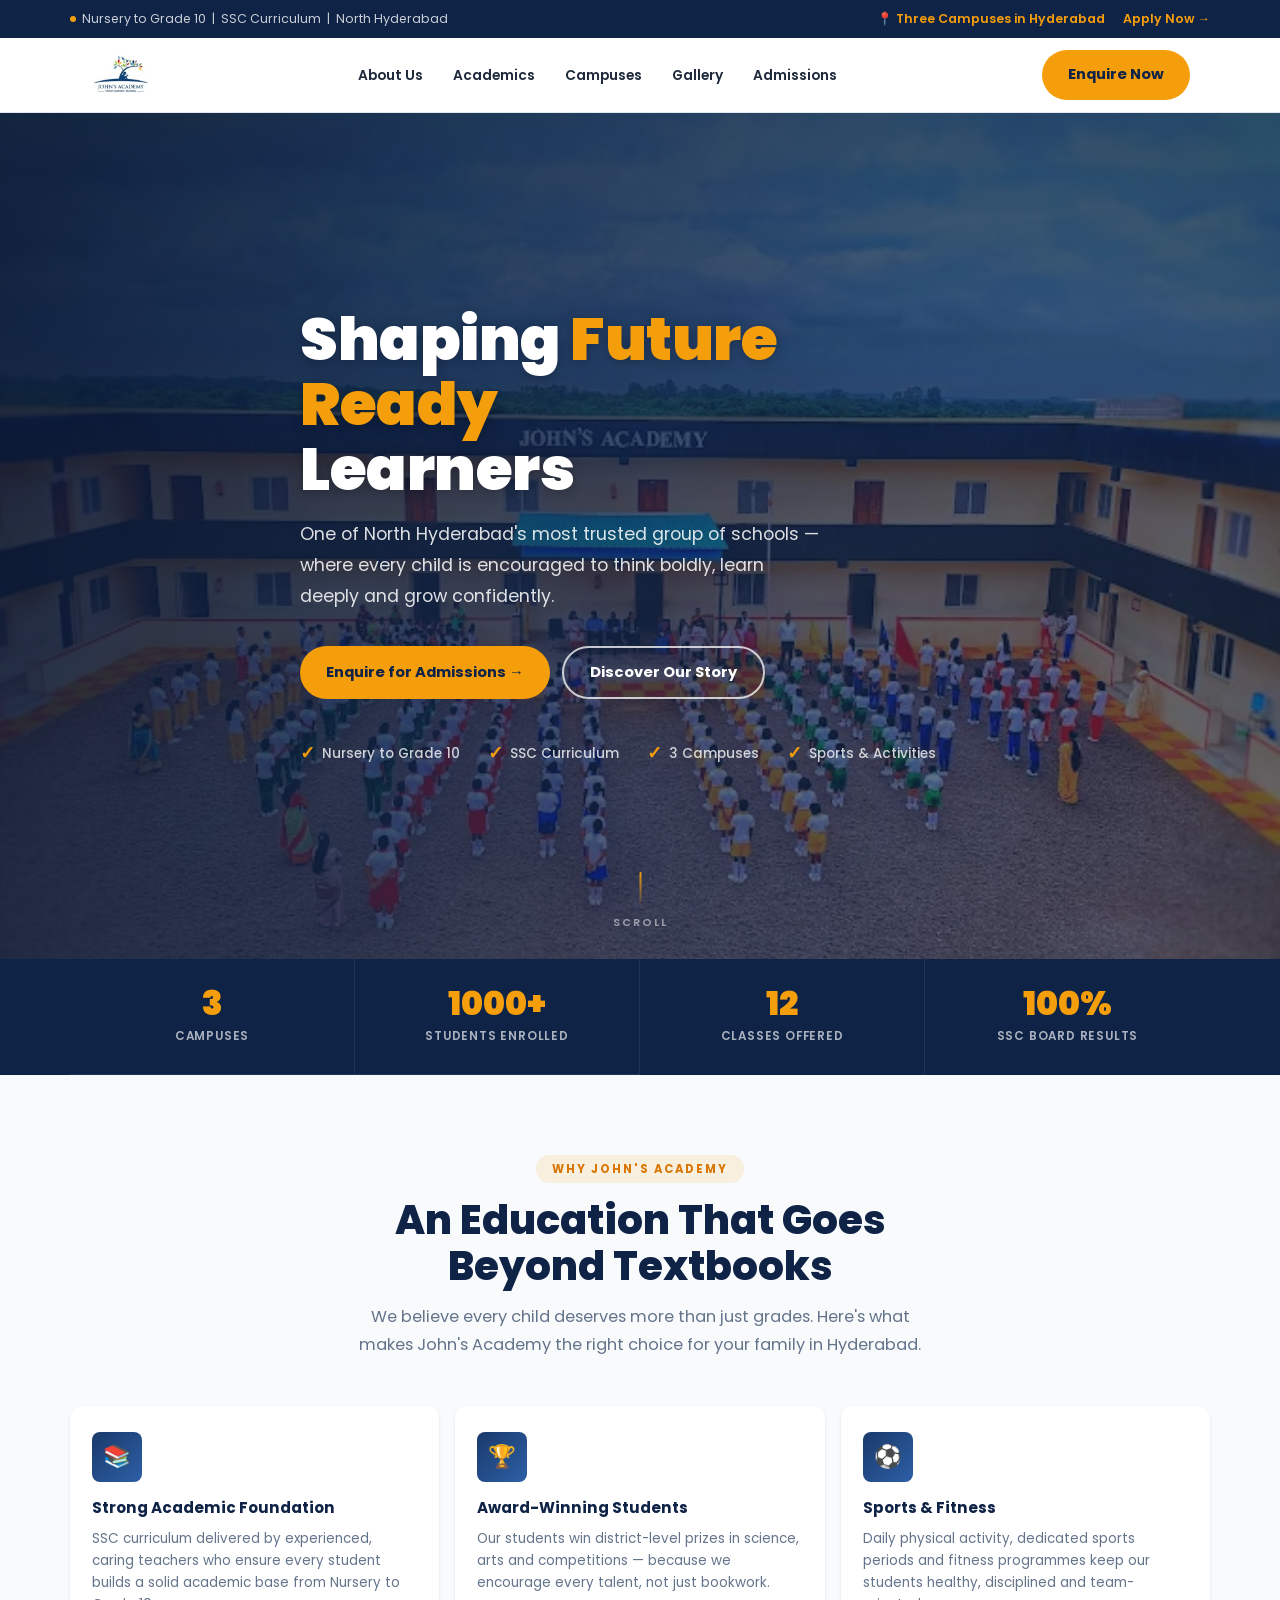
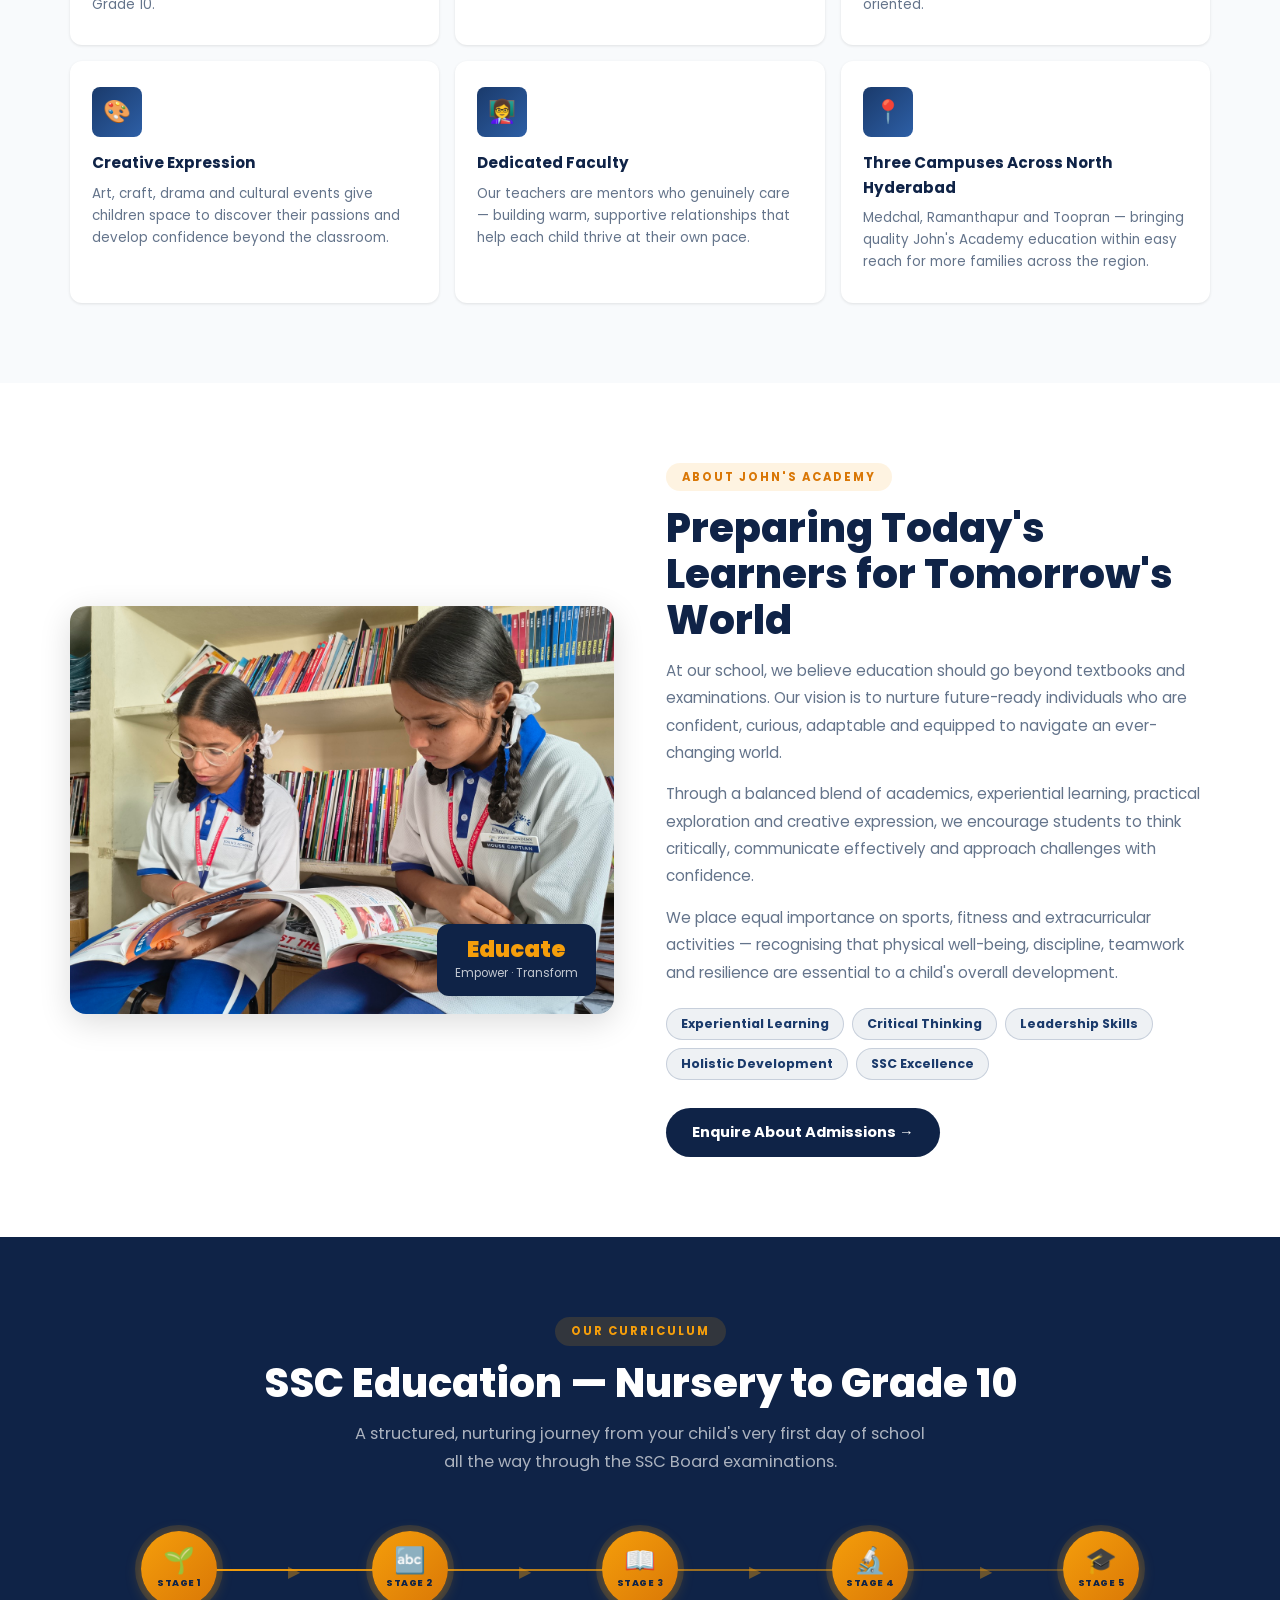
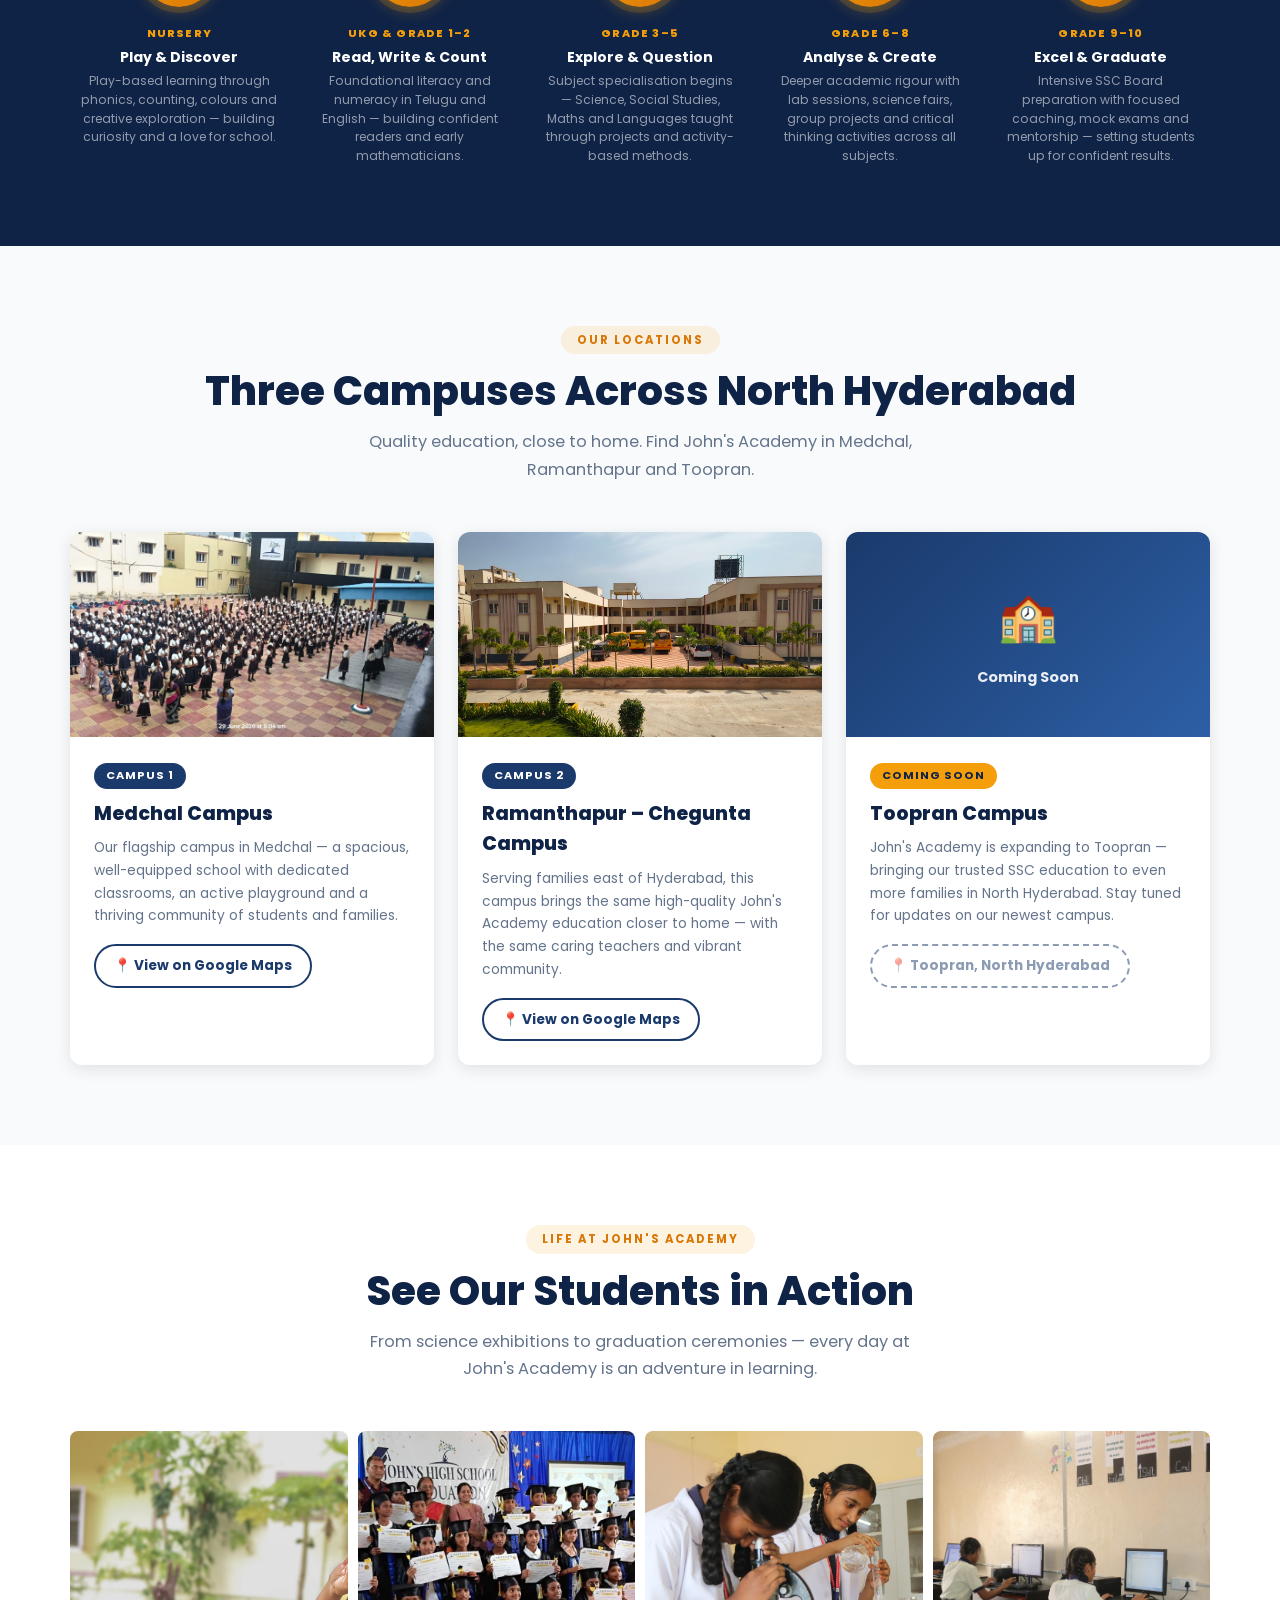
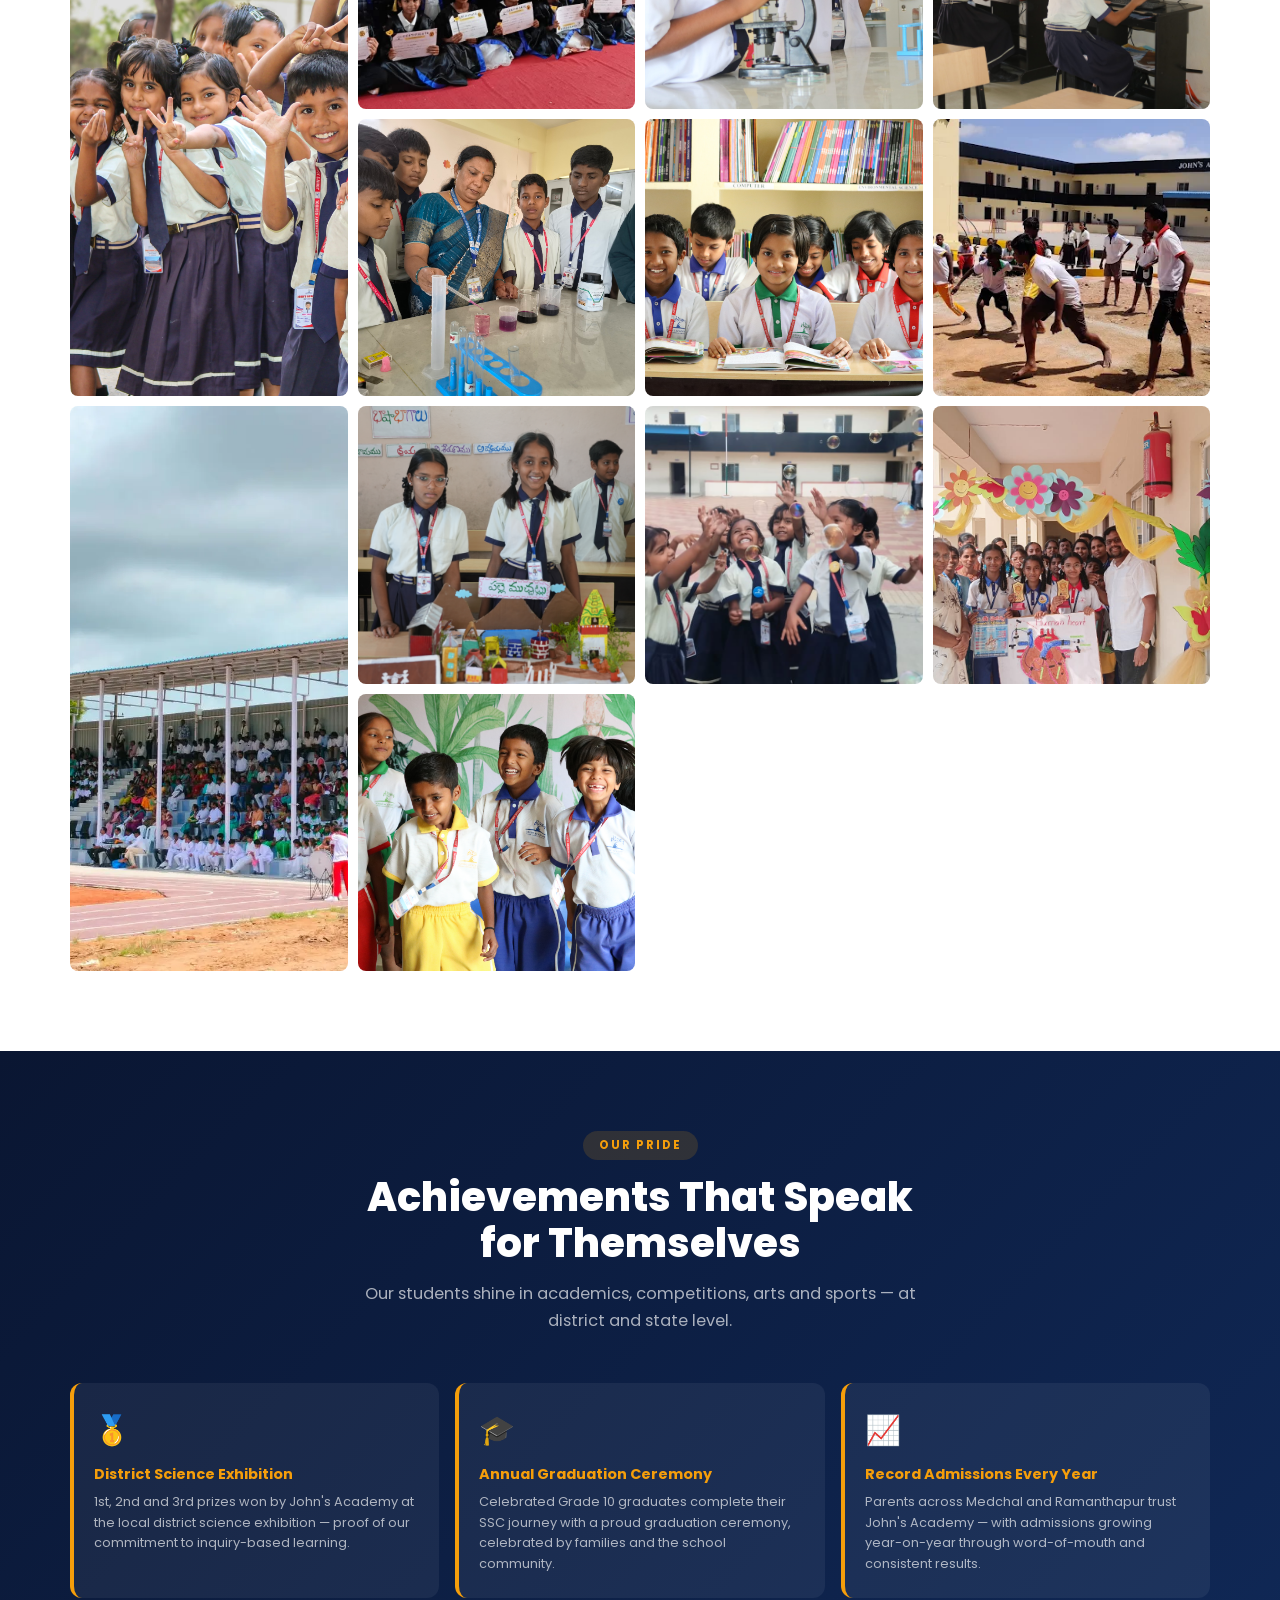
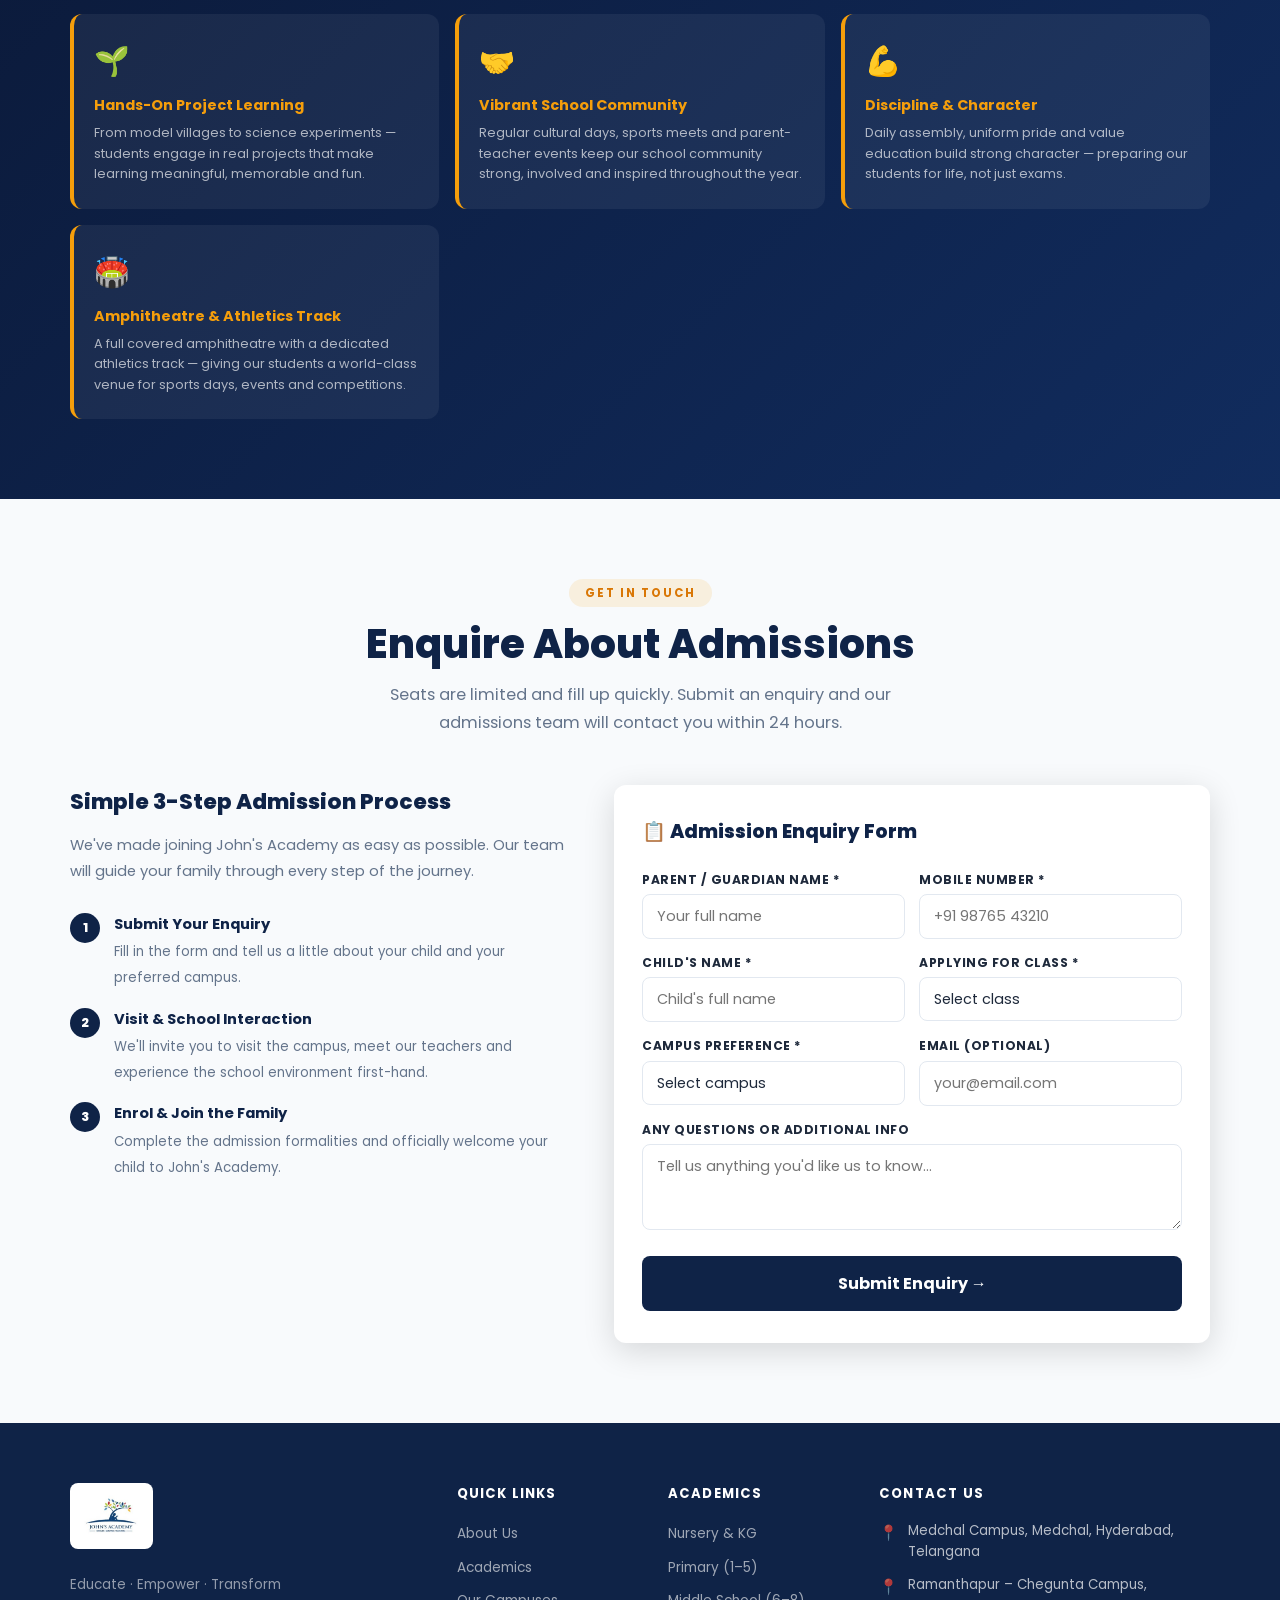
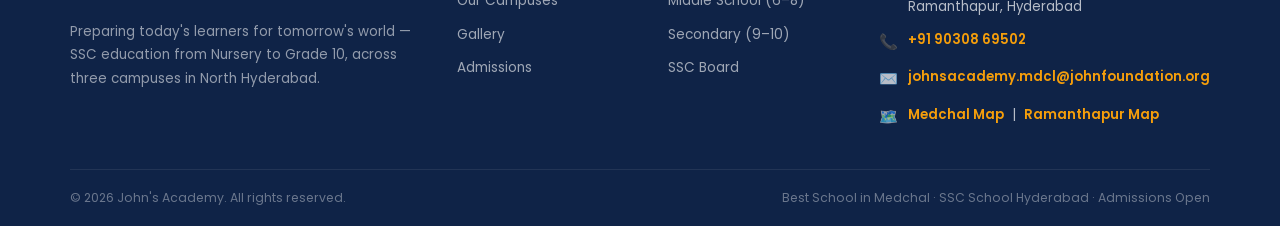
==== index.html @ 02a087c7 "Add FAQPage schema, enhanced School schema, sitemap.xml and robots.txt for SEO/AEO - Fix og:image to" ====
<!DOCTYPE html>
<html lang="en">
<head>
  <meta charset="UTF-8" />
  <meta name="viewport" content="width=device-width, initial-scale=1.0" />
  <title>John's Academy | Best SSC School in Medchal, Hyderabad | Nursery to Grade 10</title>
  <meta name="description" content="John's Academy — one of North Hyderabad's most trusted group of schools. Nurturing future-ready learners from Nursery to Grade 10 across three campuses in Medchal, Ramanthapur and Toopran." />
  <meta name="keywords" content="schools in Medchal, best school Medchal, SSC school Hyderabad, John's Academy Medchal, school admissions Hyderabad, nursery school Medchal, primary school Ramanthapur, secondary school Medchal, Telugu medium school Hyderabad" />
  <meta name="robots" content="index, follow" />
  <link rel="canonical" href="https://www.johnsgroupofschools.com/" />

  <!-- Open Graph -->
  <meta property="og:type" content="website" />
  <meta property="og:url" content="https://www.johnsgroupofschools.com/" />
  <meta property="og:title" content="John's Academy | Best SSC School in Medchal, Hyderabad" />
  <meta property="og:description" content="One of North Hyderabad's most trusted group of schools. Nursery to Grade 10 across three campuses in Medchal, Ramanthapur and Toopran." />
  <meta property="og:image" content="https://www.johnsgroupofschools.com/Images/WhatsApp%20Image%202026-06-29%20at%2010.01.26%20AM.jpg" />

  <!-- Schema.org: School -->
  <script type="application/ld+json">
  {
    "@context": "https://schema.org",
    "@type": "School",
    "name": "John's Academy",
    "alternateName": "Johns Academy Medchal",
    "url": "https://www.johnsgroupofschools.com/",
    "description": "SSC school in Medchal and Ramanthapur, Hyderabad offering education from Nursery to Grade 10",
    "logo": "https://www.johnsgroupofschools.com/logo.jpg",
    "telephone": "+919030869502",
    "email": "johnsacademy.mdcl@johnfoundation.org",
    "slogan": "Educate | Empower | Transform",
    "educationalLevel": "Nursery to Grade 10",
    "curriculumType": "SSC",
    "sameAs": [
      "https://maps.app.goo.gl/aVeXxxRHamtPox5g7",
      "https://maps.app.goo.gl/dgGGG1SZxpVEkE3ZA"
    ],
    "location": [
      {
        "@type": "Place",
        "name": "Medchal Campus",
        "hasMap": "https://maps.app.goo.gl/aVeXxxRHamtPox5g7",
        "address": {
          "@type": "PostalAddress",
          "addressLocality": "Medchal",
          "addressRegion": "Telangana",
          "addressCountry": "IN"
        }
      },
      {
        "@type": "Place",
        "name": "Ramanthapur – Chegunta Campus",
        "hasMap": "https://maps.app.goo.gl/dgGGG1SZxpVEkE3ZA",
        "address": {
          "@type": "PostalAddress",
          "addressLocality": "Ramanthapur",
          "addressRegion": "Telangana",
          "addressCountry": "IN"
        }
      }
    ]
  }
  </script>

  <!-- Schema.org: FAQPage -->
  <script type="application/ld+json">
  {
    "@context": "https://schema.org",
    "@type": "FAQPage",
    "mainEntity": [
      {
        "@type": "Question",
        "name": "What classes does John's Academy offer?",
        "acceptedAnswer": {
          "@type": "Answer",
          "text": "John's Academy offers education from Nursery to Grade 10, covering Nursery, LKG, UKG, Primary (Grades 1–5), Middle School (Grades 6–8), and Secondary (Grades 9–10)."
        }
      },
      {
        "@type": "Question",
        "name": "Which board does John's Academy follow?",
        "acceptedAnswer": {
          "@type": "Answer",
          "text": "John's Academy follows the SSC (Secondary School Certificate) curriculum of the Telangana State Board of Secondary Education."
        }
      },
      {
        "@type": "Question",
        "name": "Where is John's Academy located?",
        "acceptedAnswer": {
          "@type": "Answer",
          "text": "John's Academy has campuses in North Hyderabad: Medchal Campus in Medchal, and Ramanthapur – Chegunta Campus in Ramanthapur. A third campus in Toopran is coming soon."
        }
      },
      {
        "@type": "Question",
        "name": "How do I apply for admission to John's Academy?",
        "acceptedAnswer": {
          "@type": "Answer",
          "text": "Submit an admission enquiry at www.johnsgroupofschools.com. Our admissions team will contact you within 24 hours to schedule a campus visit and guide you through the 3-step process: Enquiry, Campus Visit, and Enrolment."
        }
      },
      {
        "@type": "Question",
        "name": "Are admissions open at John's Academy?",
        "acceptedAnswer": {
          "@type": "Answer",
          "text": "Yes, admissions are currently open at John's Academy for all classes from Nursery to Grade 10. Seats are limited, so we recommend enquiring early to secure your child's place."
        }
      },
      {
        "@type": "Question",
        "name": "What is the medium of instruction at John's Academy?",
        "acceptedAnswer": {
          "@type": "Answer",
          "text": "John's Academy offers Telugu medium instruction following the SSC curriculum of the Telangana State Board."
        }
      },
      {
        "@type": "Question",
        "name": "How can I contact John's Academy?",
        "acceptedAnswer": {
          "@type": "Answer",
          "text": "You can reach John's Academy by phone at +91 90308 69502 or by email at johnsacademy.mdcl@johnfoundation.org. You can also fill the online enquiry form at www.johnsgroupofschools.com."
        }
      }
    ]
  }
  </script>

  <!-- Google Fonts -->
  <link rel="preconnect" href="https://fonts.googleapis.com" />
  <link rel="preconnect" href="https://fonts.gstatic.com" crossorigin />
  <link href="https://fonts.googleapis.com/css2?family=Poppins:wght@300;400;500;600;700;800;900&display=swap" rel="stylesheet" />

  <style>
    /* ===== RESET & VARIABLES ===== */
    *, *::before, *::after { box-sizing: border-box; margin: 0; padding: 0; }

    :root {
      --navy:       #1a3a6b;
      --navy-dark:  #0f2347;
      --navy-light: #2d5fa6;
      --gold:       #f59e0b;
      --gold-dark:  #d97706;
      --gold-light: #fde68a;
      --red:        #dc2626;
      --white:      #ffffff;
      --off-white:  #f8fafc;
      --light-grey: #e2e8f0;
      --text-dark:  #1e293b;
      --text-grey:  #64748b;
      --shadow-sm:  0 1px 3px rgba(0,0,0,0.1);
      --shadow-md:  0 4px 16px rgba(0,0,0,0.1);
      --shadow-lg:  0 8px 32px rgba(0,0,0,0.14);
      --radius:     12px;
      --radius-sm:  8px;
      --transition: 0.3s ease;
    }

    html { scroll-behavior: smooth; }

    body {
      font-family: 'Poppins', sans-serif;
      color: var(--text-dark);
      background: var(--white);
      line-height: 1.6;
      overflow-x: hidden;
    }

    img { max-width: 100%; display: block; }
    a { text-decoration: none; color: inherit; }
    ul { list-style: none; }

    /* ===== LAYOUT ===== */
    .container { max-width: 1180px; margin: 0 auto; padding: 0 20px; }
    .section-pad { padding: 80px 0; }
    .text-center { text-align: center; }
    .text-center .section-sub { margin: 0 auto; }

    .section-label {
      display: inline-block;
      background: rgba(245,158,11,0.12);
      color: var(--gold-dark);
      font-size: 0.72rem;
      font-weight: 700;
      letter-spacing: 2px;
      text-transform: uppercase;
      padding: 5px 16px;
      border-radius: 100px;
      margin-bottom: 14px;
    }

    .section-title {
      font-size: clamp(1.7rem, 4vw, 2.5rem);
      font-weight: 800;
      color: var(--navy-dark);
      line-height: 1.15;
      margin-bottom: 14px;
    }

    .section-sub {
      color: var(--text-grey);
      font-size: 1.02rem;
      max-width: 580px;
      line-height: 1.7;
    }

    /* ===== BUTTONS ===== */
    .btn {
      display: inline-flex;
      align-items: center;
      gap: 8px;
      font-family: 'Poppins', sans-serif;
      font-weight: 700;
      font-size: 0.92rem;
      padding: 13px 26px;
      border-radius: 100px;
      border: none;
      cursor: pointer;
      transition: var(--transition);
      white-space: nowrap;
      text-decoration: none;
    }
    .btn-gold { background: var(--gold); color: var(--navy-dark); }
    .btn-gold:hover { background: var(--gold-dark); transform: translateY(-2px); box-shadow: 0 6px 20px rgba(245,158,11,0.4); }
    .btn-outline-white { background: transparent; color: var(--white); border: 2px solid rgba(255,255,255,0.75); }
    .btn-outline-white:hover { background: rgba(255,255,255,0.12); transform: translateY(-2px); }
    .btn-navy { background: var(--navy-dark); color: var(--white); }
    .btn-navy:hover { background: var(--navy); transform: translateY(-2px); box-shadow: var(--shadow-md); }

    /* ===== TOP BAR ===== */
    .topbar {
      background: var(--navy-dark);
      color: rgba(255,255,255,0.78);
      font-size: 0.78rem;
      padding: 9px 0;
    }
    .topbar-inner {
      display: flex;
      justify-content: space-between;
      align-items: center;
      gap: 12px;
      flex-wrap: wrap;
    }
    .topbar-left { display: flex; align-items: center; gap: 6px; }
    .topbar-dot { width: 6px; height: 6px; background: var(--gold); border-radius: 50%; display: inline-block; }
    .topbar-right { display: flex; gap: 18px; }
    .topbar-right a { color: var(--gold); font-weight: 600; transition: var(--transition); }
    .topbar-right a:hover { color: var(--gold-light); }

    /* ===== NAVBAR ===== */
    .navbar {
      background: var(--white);
      border-bottom: 1px solid var(--light-grey);
      position: sticky;
      top: 0;
      z-index: 900;
      transition: box-shadow var(--transition);
    }
    .navbar.scrolled { border-bottom-color: transparent; box-shadow: 0 2px 20px rgba(0,0,0,0.1); }
    .navbar-inner {
      display: flex;
      align-items: center;
      justify-content: space-between;
      gap: 16px;
      padding: 10px 20px;
    }
    .nav-logo img { height: 54px; width: auto; }

    .nav-links {
      display: none;
      align-items: center;
      gap: 2px;
    }
    @media (min-width: 900px) { .nav-links { display: flex; } }
    .nav-links a {
      font-size: 0.86rem;
      font-weight: 600;
      color: var(--text-dark);
      padding: 8px 14px;
      border-radius: var(--radius-sm);
      transition: var(--transition);
    }
    .nav-links a:hover { color: var(--navy); background: var(--off-white); }

    .nav-end { display: flex; align-items: center; gap: 10px; }

    .nav-cta-btn {
      display: none;
    }
    @media (min-width: 600px) {
      .nav-cta-btn { display: inline-flex; }
    }

    /* Hamburger */
    .hamburger {
      display: flex;
      flex-direction: column;
      gap: 5px;
      background: none;
      border: none;
      padding: 8px;
      cursor: pointer;
      z-index: 1001;
    }
    @media (min-width: 900px) { .hamburger { display: none; } }
    .hamburger span {
      display: block;
      width: 23px;
      height: 2px;
      background: var(--navy-dark);
      border-radius: 2px;
      transition: var(--transition);
    }
    .hamburger.is-open span:nth-child(1) { transform: translateY(7px) rotate(45deg); }
    .hamburger.is-open span:nth-child(2) { opacity: 0; transform: scaleX(0); }
    .hamburger.is-open span:nth-child(3) { transform: translateY(-7px) rotate(-45deg); }

    /* Mobile nav drawer */
    .mobile-nav {
      display: none;
      position: fixed;
      inset: 0;
      background: var(--white);
      z-index: 999;
      flex-direction: column;
      padding: 90px 28px 36px;
      gap: 0;
      overflow-y: auto;
    }
    .mobile-nav.is-open { display: flex; }
    .mobile-nav a {
      font-size: 1.15rem;
      font-weight: 700;
      color: var(--navy-dark);
      padding: 18px 0;
      border-bottom: 1px solid var(--light-grey);
      transition: var(--transition);
    }
    .mobile-nav a:last-of-type { border-bottom: none; }
    .mobile-nav a:hover { color: var(--gold-dark); padding-left: 6px; }
    .mobile-nav-cta { margin-top: 28px; display: flex; flex-direction: column; gap: 10px; }
    .mobile-nav-cta .btn { justify-content: center; font-size: 1rem; padding: 16px; }

    /* ===== HERO ===== */
    .hero {
      position: relative;
      min-height: 94vh;
      display: flex;
      align-items: center;
      overflow: hidden;
    }
    .hero-bg {
      position: absolute;
      inset: 0;
      background-image: url('Images/unnamed (2).webp');
      background-size: cover;
      background-position: center 35%;
      transform: scale(1.04);
      transition: transform 7s ease;
      will-change: transform;
    }
    .hero-bg.zoomed { transform: scale(1); }
    .hero-overlay {
      position: absolute;
      inset: 0;
      background: linear-gradient(
        120deg,
        rgba(10,22,50,0.90) 0%,
        rgba(15,35,71,0.80) 45%,
        rgba(15,35,71,0.50) 100%
      );
    }
    .hero-content {
      position: relative;
      z-index: 2;
      color: var(--white);
      max-width: 680px;
    }
    .hero-pill {
      display: inline-flex;
      align-items: center;
      gap: 8px;
      background: rgba(245,158,11,0.18);
      border: 1px solid rgba(245,158,11,0.45);
      color: var(--gold);
      font-size: 0.76rem;
      font-weight: 700;
      letter-spacing: 1.5px;
      text-transform: uppercase;
      padding: 6px 16px;
      border-radius: 100px;
      margin-bottom: 22px;
    }
    .hero-pill::before { content: '✦'; font-size: 9px; }
    .hero h1 {
      font-size: clamp(2rem, 5.5vw, 3.75rem);
      font-weight: 900;
      line-height: 1.08;
      margin-bottom: 18px;
      text-shadow: 0 2px 12px rgba(0,0,0,0.25);
      letter-spacing: -0.5px;
    }
    .hero h1 em { color: var(--gold); font-style: normal; }
    .hero-desc {
      font-size: clamp(0.95rem, 2.2vw, 1.1rem);
      color: rgba(255,255,255,0.85);
      line-height: 1.75;
      margin-bottom: 34px;
      max-width: 520px;
    }
    .hero-btns { display: flex; gap: 12px; flex-wrap: wrap; margin-bottom: 44px; }

    .hero-trust { display: flex; flex-wrap: wrap; gap: 16px 28px; }
    .trust-item {
      display: flex;
      align-items: center;
      gap: 7px;
      font-size: 0.84rem;
      font-weight: 500;
      color: rgba(255,255,255,0.78);
    }
    .trust-check { color: var(--gold); font-weight: 900; font-size: 1.1rem; line-height: 1; }

    .hero-scroll-hint {
      position: absolute;
      bottom: 28px;
      left: 50%;
      transform: translateX(-50%);
      z-index: 2;
      display: flex;
      flex-direction: column;
      align-items: center;
      gap: 6px;
      cursor: pointer;
    }
    .scroll-line {
      width: 2px;
      height: 36px;
      background: linear-gradient(to bottom, var(--gold), transparent);
      border-radius: 2px;
      animation: pulse-line 2s ease-in-out infinite;
    }
    .scroll-text {
      font-size: 0.68rem;
      letter-spacing: 2px;
      text-transform: uppercase;
      color: rgba(255,255,255,0.5);
      font-weight: 600;
    }
    @keyframes pulse-line {
      0%, 100% { opacity: 0.3; transform: scaleY(0.8); }
      50% { opacity: 1; transform: scaleY(1); }
    }

    /* ===== STATS BAR ===== */
    .stats-bar { background: var(--navy-dark); }
    .stats-row {
      display: grid;
      grid-template-columns: repeat(2, 1fr);
    }
    @media (min-width: 600px) { .stats-row { grid-template-columns: repeat(4, 1fr); } }
    .stat {
      padding: 28px 16px;
      text-align: center;
      border-right: 1px solid rgba(255,255,255,0.08);
      border-bottom: 1px solid rgba(255,255,255,0.08);
    }
    .stat:nth-child(2) { border-right: none; }
    .stat:nth-child(3) { border-bottom: none; }
    .stat:nth-child(4) { border-right: none; border-bottom: none; }
    @media (min-width: 600px) {
      .stat:nth-child(2) { border-right: 1px solid rgba(255,255,255,0.08); }
      .stat:nth-child(3) { border-bottom: none; }
    }
    .stat-num {
      font-size: 2.1rem;
      font-weight: 900;
      color: var(--gold);
      line-height: 1;
      margin-bottom: 6px;
      font-variant-numeric: tabular-nums;
    }
    .stat-label {
      font-size: 0.74rem;
      color: rgba(255,255,255,0.65);
      font-weight: 600;
      text-transform: uppercase;
      letter-spacing: 0.8px;
    }

    /* ===== WHY CHOOSE US ===== */
    .why-section { background: var(--off-white); }
    .why-grid {
      display: grid;
      grid-template-columns: repeat(2, 1fr);
      gap: 16px;
      margin-top: 48px;
    }
    @media (min-width: 768px) { .why-grid { grid-template-columns: repeat(3, 1fr); } }

    .why-card {
      background: var(--white);
      border-radius: var(--radius);
      padding: 26px 22px;
      box-shadow: var(--shadow-sm);
      border-bottom: 3px solid transparent;
      transition: var(--transition);
    }
    .why-card:hover { transform: translateY(-4px); box-shadow: var(--shadow-md); border-bottom-color: var(--gold); }
    .why-icon-wrap {
      width: 50px;
      height: 50px;
      background: linear-gradient(135deg, var(--navy), var(--navy-light));
      border-radius: var(--radius-sm);
      display: flex;
      align-items: center;
      justify-content: center;
      font-size: 1.4rem;
      margin-bottom: 14px;
      flex-shrink: 0;
    }
    .why-card h3 { font-size: 0.95rem; font-weight: 700; color: var(--navy-dark); margin-bottom: 7px; }
    .why-card p { font-size: 0.84rem; color: var(--text-grey); line-height: 1.65; }

    /* ===== ABOUT ===== */
    .about-section { background: var(--white); }
    .about-grid {
      display: grid;
      gap: 52px;
      align-items: center;
    }
    @media (min-width: 900px) { .about-grid { grid-template-columns: 1fr 1fr; } }

    .about-img-wrap {
      position: relative;
      border-radius: 16px;
      overflow: hidden;
      box-shadow: var(--shadow-lg);
      aspect-ratio: 4/3;
    }
    .about-img-wrap img {
      width: 100%;
      height: 100%;
      object-fit: cover;
    }
    .about-floater {
      position: absolute;
      bottom: 18px;
      right: 18px;
      background: var(--navy-dark);
      color: var(--white);
      border-radius: var(--radius);
      padding: 14px 18px;
      box-shadow: var(--shadow-md);
      text-align: center;
    }
    .about-floater strong { display: block; font-size: 1.4rem; color: var(--gold); font-weight: 900; line-height: 1; }
    .about-floater span { font-size: 0.72rem; color: rgba(255,255,255,0.75); display: block; margin-top: 3px; }

    .about-text .section-sub { max-width: 100%; }
    .about-text p { color: var(--text-grey); line-height: 1.8; margin-bottom: 14px; font-size: 0.95rem; }
    .value-tags { display: flex; flex-wrap: wrap; gap: 8px; margin: 22px 0 28px; }
    .value-tag {
      background: rgba(26,58,107,0.07);
      color: var(--navy);
      border: 1px solid rgba(26,58,107,0.18);
      font-size: 0.78rem;
      font-weight: 700;
      padding: 5px 14px;
      border-radius: 100px;
    }

    /* ===== ACADEMICS ===== */
    .academics-section { background: var(--navy-dark); }
    .academics-section .section-title { color: var(--white); }
    .academics-section .section-sub { color: rgba(255,255,255,0.65); }
    .academics-section .section-label { background: rgba(245,158,11,0.15); color: var(--gold); }
    /* Timeline — desktop horizontal, mobile vertical */
    .acad-timeline {
      display: flex;
      align-items: flex-start;
      position: relative;
      margin-top: 56px;
    }

    /* Horizontal connecting line (desktop) */
    .acad-timeline::before {
      content: '';
      position: absolute;
      top: 38px;
      left: calc(10% + 19px);
      right: calc(10% + 19px);
      height: 2px;
      background: linear-gradient(to right, var(--gold), rgba(245,158,11,0.3));
      z-index: 0;
    }

    .timeline-stage {
      flex: 1;
      display: flex;
      flex-direction: column;
      align-items: center;
      text-align: center;
      padding: 0 10px;
      position: relative;
      z-index: 1;
    }

    .stage-node {
      width: 76px;
      height: 76px;
      background: linear-gradient(135deg, var(--gold), var(--gold-dark));
      border-radius: 50%;
      display: flex;
      flex-direction: column;
      align-items: center;
      justify-content: center;
      margin-bottom: 18px;
      flex-shrink: 0;
      box-shadow: 0 0 0 6px rgba(245,158,11,0.15), 0 4px 16px rgba(245,158,11,0.3);
      transition: var(--transition);
    }
    .stage-node:hover { transform: scale(1.1); }
    .stage-node-emoji { font-size: 1.6rem; line-height: 1; }
    .stage-node-num {
      font-size: 0.58rem;
      font-weight: 800;
      color: var(--navy-dark);
      text-transform: uppercase;
      letter-spacing: 0.5px;
      margin-top: 2px;
    }

    .stage-grade {
      font-size: 0.68rem;
      font-weight: 800;
      color: var(--gold);
      text-transform: uppercase;
      letter-spacing: 1.2px;
      margin-bottom: 5px;
    }
    .timeline-stage h3 {
      font-size: 0.88rem;
      font-weight: 700;
      color: var(--white);
      margin-bottom: 6px;
      line-height: 1.3;
    }
    .timeline-stage p {
      font-size: 0.76rem;
      color: rgba(255,255,255,0.55);
      line-height: 1.55;
    }

    /* Arrow between stages */
    .stage-arrow {
      flex-shrink: 0;
      align-self: flex-start;
      margin-top: 28px;
      color: rgba(245,158,11,0.4);
      font-size: 1rem;
    }

    /* Mobile: vertical timeline */
    @media (max-width: 767px) {
      .acad-timeline {
        flex-direction: column;
        padding-left: 16px;
        gap: 0;
      }
      .acad-timeline::before {
        top: 38px;
        bottom: 38px;
        left: 53px;
        right: auto;
        width: 2px;
        height: auto;
      }
      .timeline-stage {
        flex-direction: row;
        text-align: left;
        gap: 18px;
        padding: 0 0 28px 0;
      }
      .timeline-stage .stage-node { flex-shrink: 0; margin-bottom: 0; }
      .timeline-stage > div { flex: 1; }
      .stage-arrow { display: none; }
    }

    /* ===== CAMPUSES ===== */
    .campuses-section { background: var(--off-white); }
    .campus-grid {
      display: grid;
      gap: 24px;
      margin-top: 48px;
    }
    @media (min-width: 600px) { .campus-grid { grid-template-columns: 1fr 1fr; } }
    @media (min-width: 1000px) { .campus-grid { grid-template-columns: 1fr 1fr 1fr; } }

    .campus-card {
      background: var(--white);
      border-radius: var(--radius);
      overflow: hidden;
      box-shadow: var(--shadow-md);
      transition: var(--transition);
    }
    .campus-card:hover { transform: translateY(-5px); box-shadow: var(--shadow-lg); }
    .campus-img {
      aspect-ratio: 16/9;
      overflow: hidden;
    }
    .campus-img img { width: 100%; height: 100%; object-fit: cover; transition: transform 0.5s ease; }
    .campus-card:hover .campus-img img { transform: scale(1.06); }
    .campus-body { padding: 24px; }
    .campus-badge {
      display: inline-block;
      background: var(--navy);
      color: var(--white);
      font-size: 0.7rem;
      font-weight: 700;
      letter-spacing: 1px;
      text-transform: uppercase;
      padding: 4px 12px;
      border-radius: 100px;
      margin-bottom: 10px;
    }
    .campus-body h3 { font-size: 1.2rem; font-weight: 800; color: var(--navy-dark); margin-bottom: 8px; }
    .campus-body p { font-size: 0.86rem; color: var(--text-grey); line-height: 1.65; margin-bottom: 16px; }
    .campus-map-btn {
      display: inline-flex;
      align-items: center;
      gap: 6px;
      font-size: 0.85rem;
      font-weight: 700;
      color: var(--navy);
      border: 2px solid var(--navy);
      padding: 9px 18px;
      border-radius: 100px;
      transition: var(--transition);
    }
    .campus-map-btn:hover { background: var(--navy); color: var(--white); }

    /* ===== GALLERY ===== */
    .gallery-section { background: var(--white); }
    .gallery-grid {
      display: grid;
      grid-template-columns: repeat(2, 1fr);
      gap: 10px;
      margin-top: 48px;
    }
    @media (min-width: 600px) { .gallery-grid { grid-template-columns: repeat(3, 1fr); } }
    @media (min-width: 900px) { .gallery-grid { grid-template-columns: repeat(4, 1fr); } }

    .g-item {
      position: relative;
      overflow: hidden;
      border-radius: var(--radius-sm);
      cursor: pointer;
      aspect-ratio: 1;
    }
    .g-item.tall {
      grid-row: span 2;
      aspect-ratio: auto;
    }
    .g-item img {
      width: 100%;
      height: 100%;
      object-fit: cover;
      transition: transform 0.45s ease;
    }
    .g-item:hover img { transform: scale(1.07); }
    .g-hover {
      position: absolute;
      inset: 0;
      background: rgba(10,22,50,0);
      display: flex;
      align-items: center;
      justify-content: center;
      color: var(--white);
      font-size: 1.6rem;
      opacity: 0;
      transition: var(--transition);
    }
    .g-item:hover .g-hover { background: rgba(10,22,50,0.48); opacity: 1; }

    /* ===== ACHIEVEMENTS ===== */
    .achieve-section {
      background: linear-gradient(135deg, #0a1632 0%, #112c5e 100%);
    }
    .achieve-section .section-title { color: var(--white); }
    .achieve-section .section-sub { color: rgba(255,255,255,0.65); }
    .achieve-section .section-label { background: rgba(245,158,11,0.15); color: var(--gold); }
    .achieve-grid {
      display: grid;
      grid-template-columns: repeat(2, 1fr);
      gap: 16px;
      margin-top: 48px;
    }
    @media (min-width: 768px) { .achieve-grid { grid-template-columns: repeat(3, 1fr); } }

    .achieve-card {
      background: rgba(255,255,255,0.06);
      border-radius: var(--radius);
      padding: 24px 20px;
      border-left: 4px solid var(--gold);
      transition: var(--transition);
    }
    .achieve-card:hover { background: rgba(255,255,255,0.1); transform: translateX(4px); }
    .achieve-icon { font-size: 1.8rem; margin-bottom: 10px; }
    .achieve-card h3 { font-size: 0.9rem; font-weight: 700; color: var(--gold); margin-bottom: 6px; }
    .achieve-card p { font-size: 0.8rem; color: rgba(255,255,255,0.65); line-height: 1.6; }

    /* ===== ADMISSIONS FORM ===== */
    .admissions-section { background: var(--off-white); }
    .form-layout {
      display: grid;
      gap: 48px;
      margin-top: 48px;
      align-items: start;
    }
    @media (min-width: 900px) { .form-layout { grid-template-columns: 5fr 6fr; } }

    .form-left h3 { font-size: 1.35rem; font-weight: 800; color: var(--navy-dark); margin-bottom: 14px; }
    .form-left > p { color: var(--text-grey); font-size: 0.92rem; line-height: 1.75; margin-bottom: 28px; }

    .steps-list { display: flex; flex-direction: column; gap: 18px; }
    .step-item { display: flex; align-items: flex-start; gap: 14px; }
    .step-badge {
      width: 30px;
      height: 30px;
      background: var(--navy-dark);
      color: var(--white);
      border-radius: 50%;
      display: flex;
      align-items: center;
      justify-content: center;
      font-size: 0.78rem;
      font-weight: 800;
      flex-shrink: 0;
    }
    .step-content strong { display: block; font-size: 0.92rem; font-weight: 700; color: var(--navy-dark); margin-bottom: 2px; }
    .step-content span { font-size: 0.83rem; color: var(--text-grey); }

    .form-box {
      background: var(--white);
      border-radius: var(--radius);
      padding: 32px 28px;
      box-shadow: var(--shadow-lg);
    }
    .form-box h3 { font-size: 1.2rem; font-weight: 800; color: var(--navy-dark); margin-bottom: 22px; }

    .form-row-2 {
      display: grid;
      grid-template-columns: 1fr 1fr;
      gap: 14px;
    }
    @media (max-width: 480px) { .form-row-2 { grid-template-columns: 1fr; } }

    .form-group { margin-bottom: 14px; }
    .form-group label {
      display: block;
      font-size: 0.76rem;
      font-weight: 700;
      text-transform: uppercase;
      letter-spacing: 0.5px;
      color: var(--text-dark);
      margin-bottom: 5px;
    }
    .form-group input,
    .form-group select,
    .form-group textarea {
      width: 100%;
      font-family: 'Poppins', sans-serif;
      font-size: 0.9rem;
      color: var(--text-dark);
      background: var(--white);
      border: 1.5px solid var(--light-grey);
      border-radius: var(--radius-sm);
      padding: 11px 14px;
      transition: var(--transition);
      -webkit-appearance: none;
      appearance: none;
    }
    .form-group input:focus,
    .form-group select:focus,
    .form-group textarea:focus {
      outline: none;
      border-color: var(--navy);
      box-shadow: 0 0 0 3px rgba(26,58,107,0.08);
    }
    .form-group textarea { min-height: 86px; resize: vertical; }

    .form-submit-btn {
      width: 100%;
      background: var(--navy-dark);
      color: var(--white);
      font-family: 'Poppins', sans-serif;
      font-size: 1rem;
      font-weight: 700;
      padding: 15px;
      border: none;
      border-radius: var(--radius-sm);
      cursor: pointer;
      transition: var(--transition);
      margin-top: 4px;
    }
    .form-submit-btn:hover { background: var(--navy); transform: translateY(-1px); box-shadow: var(--shadow-md); }

    .form-success {
      display: none;
      text-align: center;
      padding: 36px 16px;
    }
    .success-icon { font-size: 3.5rem; margin-bottom: 14px; }
    .form-success h3 { font-size: 1.3rem; font-weight: 800; color: var(--navy-dark); margin-bottom: 8px; }
    .form-success p { color: var(--text-grey); font-size: 0.92rem; }
    .form-success p strong { color: var(--navy-dark); }

    /* ===== FOOTER ===== */
    .footer { background: var(--navy-dark); color: rgba(255,255,255,0.7); }
    .footer-top {
      display: grid;
      gap: 36px;
      padding: 60px 0 40px;
    }
    @media (min-width: 600px) { .footer-top { grid-template-columns: repeat(2, 1fr); } }
    @media (min-width: 900px) { .footer-top { grid-template-columns: 2fr 1fr 1fr 1.5fr; } }

    .footer-logo-wrap {
      display: inline-block;
      background: var(--white);
      border-radius: var(--radius-sm);
      padding: 8px 12px;
      margin-bottom: 16px;
    }
    .footer-logo { height: 50px; width: auto; display: block; }
    .footer-blurb { font-size: 0.84rem; color: rgba(255,255,255,0.55); line-height: 1.75; }
    .footer-col h4 {
      font-size: 0.82rem;
      font-weight: 700;
      color: var(--white);
      text-transform: uppercase;
      letter-spacing: 1.2px;
      margin-bottom: 16px;
    }
    .footer-links li { margin-bottom: 8px; }
    .footer-links a {
      font-size: 0.85rem;
      color: rgba(255,255,255,0.6);
      transition: var(--transition);
    }
    .footer-links a:hover { color: var(--gold); padding-left: 4px; }
    .footer-contact-list { display: flex; flex-direction: column; gap: 12px; }
    .fc-item { display: flex; align-items: flex-start; gap: 10px; font-size: 0.83rem; }
    .fc-icon { flex-shrink: 0; font-size: 0.95rem; margin-top: 1px; }
    .fc-item a { color: var(--gold); font-weight: 600; }
    .footer-bottom {
      border-top: 1px solid rgba(255,255,255,0.08);
      padding: 18px 0;
      display: flex;
      justify-content: space-between;
      align-items: center;
      flex-wrap: wrap;
      gap: 10px;
      font-size: 0.77rem;
      color: rgba(255,255,255,0.38);
    }

    /* ===== MOBILE STICKY CTA ===== */
    .mobile-cta-bar {
      position: fixed;
      bottom: 0;
      left: 0;
      right: 0;
      z-index: 850;
      display: flex;
      gap: 10px;
      padding: 12px 16px;
      background: var(--white);
      border-top: 1px solid var(--light-grey);
      box-shadow: 0 -4px 20px rgba(0,0,0,0.1);
    }
    @media (min-width: 900px) { .mobile-cta-bar { display: none; } }
    .mobile-cta-bar a {
      flex: 1;
      text-align: center;
      font-weight: 700;
      font-size: 0.88rem;
      padding: 12px 8px;
      border-radius: var(--radius-sm);
    }
    .mcta-call { background: var(--off-white); color: var(--navy-dark); border: 2px solid var(--navy-dark); }
    .mcta-enquire { background: var(--gold); color: var(--navy-dark); }

    /* ===== LIGHTBOX ===== */
    .lightbox {
      display: none;
      position: fixed;
      inset: 0;
      z-index: 9999;
      background: rgba(0,0,0,0.93);
      align-items: center;
      justify-content: center;
      padding: 20px;
    }
    .lightbox.is-open { display: flex; }
    .lightbox img {
      max-width: min(90vw, 900px);
      max-height: 88vh;
      border-radius: var(--radius-sm);
      object-fit: contain;
    }
    .lb-close {
      position: absolute;
      top: 18px;
      right: 18px;
      width: 42px;
      height: 42px;
      background: rgba(255,255,255,0.1);
      border: none;
      color: var(--white);
      font-size: 1.2rem;
      border-radius: 50%;
      cursor: pointer;
      display: flex;
      align-items: center;
      justify-content: center;
      transition: var(--transition);
    }
    .lb-close:hover { background: rgba(255,255,255,0.25); }

    /* ===== ANIMATIONS ===== */
    .fade-up {
      opacity: 0;
      transform: translateY(28px);
      transition: opacity 0.55s ease, transform 0.55s ease;
    }
    .fade-up.visible { opacity: 1; transform: translateY(0); }
    .delay-1 { transition-delay: 0.1s; }
    .delay-2 { transition-delay: 0.2s; }
    .delay-3 { transition-delay: 0.3s; }
    .delay-4 { transition-delay: 0.4s; }
    .delay-5 { transition-delay: 0.5s; }

    /* Extra bottom padding on mobile for sticky bar */
    @media (max-width: 899px) { body { padding-bottom: 68px; } }
  </style>
</head>
<body>

<!-- TOP BAR -->
<div class="topbar">
  <div class="container">
    <div class="topbar-inner">
      <div class="topbar-left">
        <span class="topbar-dot"></span>
        Nursery to Grade 10 &nbsp;|&nbsp; SSC Curriculum &nbsp;|&nbsp; North Hyderabad
      </div>
      <div class="topbar-right">
        <a href="#campuses">📍 Three Campuses in Hyderabad</a>
        <a href="#admissions">Apply Now →</a>
      </div>
    </div>
  </div>
</div>

<!-- NAVBAR -->
<nav class="navbar" id="navbar">
  <div class="container">
    <div class="navbar-inner">
      <a href="#" class="nav-logo" aria-label="John's Academy Home">
        <img src="logo.jpg" alt="John's Academy — Educate Empower Transform" />
      </a>
      <ul class="nav-links">
        <li><a href="#about">About Us</a></li>
        <li><a href="#academics">Academics</a></li>
        <li><a href="#campuses">Campuses</a></li>
        <li><a href="#gallery">Gallery</a></li>
        <li><a href="#admissions">Admissions</a></li>
      </ul>
      <div class="nav-end">
        <a href="#admissions" class="btn btn-gold nav-cta-btn" id="nav-enquire-btn">Enquire Now</a>
        <button class="hamburger" id="hamburger" aria-label="Toggle menu" aria-expanded="false">
          <span></span><span></span><span></span>
        </button>
      </div>
    </div>
  </div>
</nav>

<!-- MOBILE NAVIGATION DRAWER -->
<div class="mobile-nav" id="mobile-nav" role="dialog" aria-modal="true" aria-label="Navigation menu">
  <a href="#about" class="mobile-nav-link">About Us</a>
  <a href="#academics" class="mobile-nav-link">Academics</a>
  <a href="#campuses" class="mobile-nav-link">Campuses</a>
  <a href="#gallery" class="mobile-nav-link">Gallery</a>
  <a href="#admissions" class="mobile-nav-link">Admissions</a>
  <div class="mobile-nav-cta">
    <a href="tel:+919030869502" class="btn" style="background:var(--off-white);color:var(--navy-dark);border:2px solid var(--navy-dark);">📞 Call Us</a>
    <a href="#admissions" class="btn btn-gold mobile-nav-link">Enquire Now →</a>
  </div>
</div>

<!-- HERO -->
<section class="hero" aria-label="Hero banner">
  <div class="hero-bg" id="heroBg"></div>
  <div class="hero-overlay"></div>
  <div class="container">
    <div class="hero-content">
      <h1>Shaping <em>Future Ready</em><br>Learners</h1>
      <p class="hero-desc">
        One of North Hyderabad's most trusted group of schools — where every child is encouraged to
        think boldly, learn deeply and grow confidently.
      </p>
      <div class="hero-btns">
        <a href="#admissions" class="btn btn-gold">Enquire for Admissions →</a>
        <a href="#about" class="btn btn-outline-white">Discover Our Story</a>
      </div>
      <div class="hero-trust">
        <span class="trust-item"><span class="trust-check">✓</span> Nursery to Grade 10</span>
        <span class="trust-item"><span class="trust-check">✓</span> SSC Curriculum</span>
        <span class="trust-item"><span class="trust-check">✓</span> 3 Campuses</span>
        <span class="trust-item"><span class="trust-check">✓</span> Sports &amp; Activities</span>
      </div>
    </div>
  </div>
  <div class="hero-scroll-hint" onclick="document.getElementById('statsBar').scrollIntoView({behavior:'smooth'})" aria-hidden="true">
    <div class="scroll-line"></div>
    <span class="scroll-text">Scroll</span>
  </div>
</section>

<!-- STATS BAR -->
<div class="stats-bar" id="statsBar">
  <div class="container">
    <div class="stats-row">
      <div class="stat">
        <div class="stat-num" data-to="3" data-suffix="">0</div>
        <div class="stat-label">Campuses</div>
      </div>
      <div class="stat">
        <div class="stat-num" data-to="1000" data-suffix="+">0</div>
        <div class="stat-label">Students Enrolled</div>
      </div>
      <div class="stat">
        <div class="stat-num" data-to="12" data-suffix="">0</div>
        <div class="stat-label">Classes Offered</div>
      </div>
      <div class="stat">
        <div class="stat-num" data-to="100" data-suffix="%">0</div>
        <div class="stat-label">SSC Board Results</div>
      </div>
    </div>
  </div>
</div>

<!-- WHY CHOOSE US -->
<section class="why-section section-pad" id="why">
  <div class="container">
    <div class="text-center">
      <div class="section-label">Why John's Academy</div>
      <h2 class="section-title">An Education That Goes<br>Beyond Textbooks</h2>
      <p class="section-sub">We believe every child deserves more than just grades. Here's what makes John's Academy the right choice for your family in Hyderabad.</p>
    </div>
    <div class="why-grid">
      <div class="why-card fade-up">
        <div class="why-icon-wrap">📚</div>
        <h3>Strong Academic Foundation</h3>
        <p>SSC curriculum delivered by experienced, caring teachers who ensure every student builds a solid academic base from Nursery to Grade 10.</p>
      </div>
      <div class="why-card fade-up delay-1">
        <div class="why-icon-wrap">🏆</div>
        <h3>Award-Winning Students</h3>
        <p>Our students win district-level prizes in science, arts and competitions — because we encourage every talent, not just bookwork.</p>
      </div>
      <div class="why-card fade-up delay-2">
        <div class="why-icon-wrap">⚽</div>
        <h3>Sports &amp; Fitness</h3>
        <p>Daily physical activity, dedicated sports periods and fitness programmes keep our students healthy, disciplined and team-oriented.</p>
      </div>
      <div class="why-card fade-up delay-3">
        <div class="why-icon-wrap">🎨</div>
        <h3>Creative Expression</h3>
        <p>Art, craft, drama and cultural events give children space to discover their passions and develop confidence beyond the classroom.</p>
      </div>
      <div class="why-card fade-up delay-4">
        <div class="why-icon-wrap">👩‍🏫</div>
        <h3>Dedicated Faculty</h3>
        <p>Our teachers are mentors who genuinely care — building warm, supportive relationships that help each child thrive at their own pace.</p>
      </div>
      <div class="why-card fade-up delay-5">
        <div class="why-icon-wrap">📍</div>
        <h3>Three Campuses Across North Hyderabad</h3>
        <p>Medchal, Ramanthapur and Toopran — bringing quality John's Academy education within easy reach for more families across the region.</p>
      </div>
    </div>
  </div>
</section>

<!-- ABOUT US -->
<section class="about-section section-pad" id="about">
  <div class="container">
    <div class="about-grid">
      <div class="about-img-wrap fade-up">
        <img
          src="Images/IMG_20260128_121721158_HDR.jpg"
          alt="John's Academy students reading books in the school library"
          loading="lazy"
        />
        <div class="about-floater">
          <strong>Educate</strong>
          <span>Empower · Transform</span>
        </div>
      </div>
      <div class="about-text fade-up delay-2">
        <div class="section-label">About John's Academy</div>
        <h2 class="section-title">Preparing Today's Learners for Tomorrow's World</h2>
        <p>At our school, we believe education should go beyond textbooks and examinations. Our vision is to nurture future-ready individuals who are confident, curious, adaptable and equipped to navigate an ever-changing world.</p>
        <p>Through a balanced blend of academics, experiential learning, practical exploration and creative expression, we encourage students to think critically, communicate effectively and approach challenges with confidence.</p>
        <p>We place equal importance on sports, fitness and extracurricular activities — recognising that physical well-being, discipline, teamwork and resilience are essential to a child's overall development.</p>
        <div class="value-tags">
          <span class="value-tag">Experiential Learning</span>
          <span class="value-tag">Critical Thinking</span>
          <span class="value-tag">Leadership Skills</span>
          <span class="value-tag">Holistic Development</span>
          <span class="value-tag">SSC Excellence</span>
        </div>
        <a href="#admissions" class="btn btn-navy">Enquire About Admissions →</a>
      </div>
    </div>
  </div>
</section>

<!-- ACADEMICS -->
<section class="academics-section section-pad" id="academics">
  <div class="container">
    <div class="text-center">
      <div class="section-label">Our Curriculum</div>
      <h2 class="section-title">SSC Education — Nursery to Grade 10</h2>
      <p class="section-sub" style="color:rgba(255,255,255,0.65);">A structured, nurturing journey from your child's very first day of school all the way through the SSC Board examinations.</p>
    </div>
    <div class="acad-timeline">

      <div class="timeline-stage fade-up">
        <div class="stage-node">
          <div class="stage-node-emoji">🌱</div>
          <div class="stage-node-num">Stage 1</div>
        </div>
        <div>
          <div class="stage-grade">Nursery</div>
          <h3>Play &amp; Discover</h3>
          <p>Play-based learning through phonics, counting, colours and creative exploration — building curiosity and a love for school.</p>
        </div>
      </div>

      <div class="stage-arrow">▶</div>

      <div class="timeline-stage fade-up delay-1">
        <div class="stage-node">
          <div class="stage-node-emoji">🔤</div>
          <div class="stage-node-num">Stage 2</div>
        </div>
        <div>
          <div class="stage-grade">UKG &amp; Grade 1–2</div>
          <h3>Read, Write &amp; Count</h3>
          <p>Foundational literacy and numeracy in Telugu and English — building confident readers and early mathematicians.</p>
        </div>
      </div>

      <div class="stage-arrow">▶</div>

      <div class="timeline-stage fade-up delay-2">
        <div class="stage-node">
          <div class="stage-node-emoji">📖</div>
          <div class="stage-node-num">Stage 3</div>
        </div>
        <div>
          <div class="stage-grade">Grade 3–5</div>
          <h3>Explore &amp; Question</h3>
          <p>Subject specialisation begins — Science, Social Studies, Maths and Languages taught through projects and activity-based methods.</p>
        </div>
      </div>

      <div class="stage-arrow">▶</div>

      <div class="timeline-stage fade-up delay-3">
        <div class="stage-node">
          <div class="stage-node-emoji">🔬</div>
          <div class="stage-node-num">Stage 4</div>
        </div>
        <div>
          <div class="stage-grade">Grade 6–8</div>
          <h3>Analyse &amp; Create</h3>
          <p>Deeper academic rigour with lab sessions, science fairs, group projects and critical thinking activities across all subjects.</p>
        </div>
      </div>

      <div class="stage-arrow">▶</div>

      <div class="timeline-stage fade-up delay-4">
        <div class="stage-node">
          <div class="stage-node-emoji">🎓</div>
          <div class="stage-node-num">Stage 5</div>
        </div>
        <div>
          <div class="stage-grade">Grade 9–10</div>
          <h3>Excel &amp; Graduate</h3>
          <p>Intensive SSC Board preparation with focused coaching, mock exams and mentorship — setting students up for confident results.</p>
        </div>
      </div>

    </div>
  </div>
</section>

<!-- CAMPUSES -->
<section class="campuses-section section-pad" id="campuses">
  <div class="container">
    <div class="text-center">
      <div class="section-label">Our Locations</div>
      <h2 class="section-title">Three Campuses Across North Hyderabad</h2>
      <p class="section-sub">Quality education, close to home. Find John's Academy in Medchal, Ramanthapur and Toopran.</p>
    </div>
    <div class="campus-grid">
      <div class="campus-card fade-up">
        <div class="campus-img">
          <img
            src="Images/WhatsApp Image 2026-06-29 at 10.01.26 AM.jpg"
            alt="John's Academy Medchal Campus — students in morning assembly"
            loading="lazy"
          />
        </div>
        <div class="campus-body">
          <span class="campus-badge">Campus 1</span>
          <h3>Medchal Campus</h3>
          <p>Our flagship campus in Medchal — a spacious, well-equipped school with dedicated classrooms, an active playground and a thriving community of students and families.</p>
          <a href="https://maps.app.goo.gl/aVeXxxRHamtPox5g7" target="_blank" rel="noopener noreferrer" class="campus-map-btn">
            📍 View on Google Maps
          </a>
        </div>
      </div>
      <div class="campus-card fade-up delay-2">
        <div class="campus-img">
          <img
            src="Images/IMG_20260610_100122837_HDR.jpg"
            alt="John's Academy Ramanthapur – Chegunta Campus — school building with transport"
            loading="lazy"
          />
        </div>
        <div class="campus-body">
          <span class="campus-badge">Campus 2</span>
          <h3>Ramanthapur – Chegunta Campus</h3>
          <p>Serving families east of Hyderabad, this campus brings the same high-quality John's Academy education closer to home — with the same caring teachers and vibrant community.</p>
          <a href="https://maps.app.goo.gl/dgGGG1SZxpVEkE3ZA" target="_blank" rel="noopener noreferrer" class="campus-map-btn">
            📍 View on Google Maps
          </a>
        </div>
      </div>
      <div class="campus-card fade-up delay-3">
        <div class="campus-img" style="background:linear-gradient(135deg,#1a3a6b,#2d5fa6);display:flex;align-items:center;justify-content:center;aspect-ratio:16/9;">
          <div style="text-align:center;color:white;padding:20px;">
            <div style="font-size:3rem;margin-bottom:10px;">🏫</div>
            <div style="font-size:0.9rem;font-weight:700;opacity:0.9;">Coming Soon</div>
          </div>
        </div>
        <div class="campus-body">
          <span class="campus-badge" style="background:var(--gold);color:var(--navy-dark);">Coming Soon</span>
          <h3>Toopran Campus</h3>
          <p>John's Academy is expanding to Toopran — bringing our trusted SSC education to even more families in North Hyderabad. Stay tuned for updates on our newest campus.</p>
          <span class="campus-map-btn" style="opacity:0.5;cursor:default;border-style:dashed;">
            📍 Toopran, North Hyderabad
          </span>
        </div>
      </div>
    </div>
  </div>
</section>

<!-- GALLERY -->
<section class="gallery-section section-pad" id="gallery">
  <div class="container">
    <div class="text-center">
      <div class="section-label">Life at John's Academy</div>
      <h2 class="section-title">See Our Students in Action</h2>
      <p class="section-sub">From science exhibitions to graduation ceremonies — every day at John's Academy is an adventure in learning.</p>
    </div>
    <div class="gallery-grid">

      <div class="g-item tall" onclick="openLb(this)" role="button" tabindex="0" aria-label="View students photo">
        <img src="Images/IMG_2397_2.webp" alt="John's Academy students in uniform smiling and waving at the camera" loading="lazy" />
        <div class="g-hover">🔍</div>
      </div>
      <div class="g-item" onclick="openLb(this)" role="button" tabindex="0" aria-label="View graduation ceremony photo">
        <img src="Images/WhatsApp Image 2026-03-31 at 7.36.54 AM.jpg" alt="John's Academy High School Graduation ceremony — students in graduation gowns" loading="lazy" />
        <div class="g-hover">🔍</div>
      </div>
      <div class="g-item" onclick="openLb(this)" role="button" tabindex="0" aria-label="View science lab photo">
        <img src="Images/IMG_0618.JPG" alt="John's Academy students using a microscope in the science laboratory" loading="lazy" />
        <div class="g-hover">🔍</div>
      </div>
      <div class="g-item" onclick="openLb(this)" role="button" tabindex="0" aria-label="View computer lab photo">
        <img src="Images/IMG_0092 (2).JPG" alt="John's Academy students working in the computer lab" loading="lazy" />
        <div class="g-hover">🔍</div>
      </div>

      <div class="g-item" onclick="openLb(this)" role="button" tabindex="0" aria-label="View science class photo">
        <img src="Images/IMG_20260206_143218062_HDR.jpg" alt="Teacher demonstrating a science experiment to students in the lab" loading="lazy" />
        <div class="g-hover">🔍</div>
      </div>
      <div class="g-item" onclick="openLb(this)" role="button" tabindex="0" aria-label="View library photo">
        <img src="Images/IMG_0871.jpg" alt="John's Academy students reading books in the school library" loading="lazy" />
        <div class="g-hover">🔍</div>
      </div>
      <div class="g-item" onclick="openLb(this)" role="button" tabindex="0" aria-label="View sports photo">
        <img src="Images/unnamed (1).webp" alt="John's Academy students playing outdoor sports in the school grounds" loading="lazy" />
        <div class="g-hover">🔍</div>
      </div>
      <div class="g-item tall" onclick="openLb(this)" role="button" tabindex="0" aria-label="View amphitheatre photo">
        <img src="Images/Amphitheatre Update.webp" alt="John's Academy amphitheatre packed with students and families at a school event" loading="lazy" />
        <div class="g-hover">🔍</div>
      </div>

      <div class="g-item" onclick="openLb(this)" role="button" tabindex="0" aria-label="View classroom project photo">
        <img src="Images/DSC05916.jpg" alt="John's Academy students presenting a Telugu language project in class" loading="lazy" />
        <div class="g-hover">🔍</div>
      </div>
      <div class="g-item" onclick="openLb(this)" role="button" tabindex="0" aria-label="View young students photo">
        <img src="Images/WhatsApp Image 2025-10-09 at 2.52.03 PM (6).jpeg" alt="Young John's Academy students playing with bubbles in the courtyard" loading="lazy" />
        <div class="g-hover">🔍</div>
      </div>
      <div class="g-item" onclick="openLb(this)" role="button" tabindex="0" aria-label="View science exhibition photo">
        <img src="Images/1st,2nd and 3rd price was won by John's Academy School at the local district science Exhibition (1).jpg" alt="John's Academy students winning prizes at the district science exhibition" loading="lazy" />
        <div class="g-hover">🔍</div>
      </div>
      <div class="g-item" onclick="openLb(this)" role="button" tabindex="0" aria-label="View happy students photo">
        <img src="Images/IMG_0993.jpg" alt="Happy young John's Academy students smiling together" loading="lazy" />
        <div class="g-hover">🔍</div>
      </div>

    </div>
  </div>
</section>

<!-- ACHIEVEMENTS -->
<section class="achieve-section section-pad">
  <div class="container">
    <div class="text-center">
      <div class="section-label">Our Pride</div>
      <h2 class="section-title">Achievements That Speak<br>for Themselves</h2>
      <p class="section-sub">Our students shine in academics, competitions, arts and sports — at district and state level.</p>
    </div>
    <div class="achieve-grid">
      <div class="achieve-card fade-up">
        <div class="achieve-icon">🥇</div>
        <h3>District Science Exhibition</h3>
        <p>1st, 2nd and 3rd prizes won by John's Academy at the local district science exhibition — proof of our commitment to inquiry-based learning.</p>
      </div>
      <div class="achieve-card fade-up delay-1">
        <div class="achieve-icon">🎓</div>
        <h3>Annual Graduation Ceremony</h3>
        <p>Celebrated Grade 10 graduates complete their SSC journey with a proud graduation ceremony, celebrated by families and the school community.</p>
      </div>
      <div class="achieve-card fade-up delay-2">
        <div class="achieve-icon">📈</div>
        <h3>Record Admissions Every Year</h3>
        <p>Parents across Medchal and Ramanthapur trust John's Academy — with admissions growing year-on-year through word-of-mouth and consistent results.</p>
      </div>
      <div class="achieve-card fade-up delay-3">
        <div class="achieve-icon">🌱</div>
        <h3>Hands-On Project Learning</h3>
        <p>From model villages to science experiments — students engage in real projects that make learning meaningful, memorable and fun.</p>
      </div>
      <div class="achieve-card fade-up delay-4">
        <div class="achieve-icon">🤝</div>
        <h3>Vibrant School Community</h3>
        <p>Regular cultural days, sports meets and parent-teacher events keep our school community strong, involved and inspired throughout the year.</p>
      </div>
      <div class="achieve-card fade-up delay-5">
        <div class="achieve-icon">💪</div>
        <h3>Discipline &amp; Character</h3>
        <p>Daily assembly, uniform pride and value education build strong character — preparing our students for life, not just exams.</p>
      </div>
      <div class="achieve-card fade-up">
        <div class="achieve-icon">🏟️</div>
        <h3>Amphitheatre &amp; Athletics Track</h3>
        <p>A full covered amphitheatre with a dedicated athletics track — giving our students a world-class venue for sports days, events and competitions.</p>
      </div>
    </div>
  </div>
</section>

<!-- ADMISSIONS ENQUIRY FORM -->
<section class="admissions-section section-pad" id="admissions">
  <div class="container">
    <div class="text-center">
      <div class="section-label">Get in Touch</div>
      <h2 class="section-title">Enquire About Admissions</h2>
      <p class="section-sub">Seats are limited and fill up quickly. Submit an enquiry and our admissions team will contact you within 24 hours.</p>
    </div>
    <div class="form-layout">
      <div class="form-left fade-up">
        <h3>Simple 3-Step Admission Process</h3>
        <p>We've made joining John's Academy as easy as possible. Our team will guide your family through every step of the journey.</p>
        <ol class="steps-list">
          <li class="step-item">
            <div class="step-badge">1</div>
            <div class="step-content">
              <strong>Submit Your Enquiry</strong>
              <span>Fill in the form and tell us a little about your child and your preferred campus.</span>
            </div>
          </li>
          <li class="step-item">
            <div class="step-badge">2</div>
            <div class="step-content">
              <strong>Visit &amp; School Interaction</strong>
              <span>We'll invite you to visit the campus, meet our teachers and experience the school environment first-hand.</span>
            </div>
          </li>
          <li class="step-item">
            <div class="step-badge">3</div>
            <div class="step-content">
              <strong>Enrol &amp; Join the Family</strong>
              <span>Complete the admission formalities and officially welcome your child to John's Academy.</span>
            </div>
          </li>
        </ol>
      </div>

      <div class="form-box fade-up delay-2">
        <h3>📋 Admission Enquiry Form</h3>
        <div id="form-body">
          <form id="enquiry-form" novalidate>
            <div class="form-row-2">
              <div class="form-group">
                <label for="f-parent">Parent / Guardian Name *</label>
                <input type="text" id="f-parent" name="parentName" required placeholder="Your full name" autocomplete="name" />
              </div>
              <div class="form-group">
                <label for="f-phone">Mobile Number *</label>
                <input type="tel" id="f-phone" name="phone" required placeholder="+91 98765 43210" autocomplete="tel" />
              </div>
            </div>
            <div class="form-row-2">
              <div class="form-group">
                <label for="f-child">Child's Name *</label>
                <input type="text" id="f-child" name="childName" required placeholder="Child's full name" />
              </div>
              <div class="form-group">
                <label for="f-class">Applying for Class *</label>
                <select id="f-class" name="childClass" required>
                  <option value="">Select class</option>
                  <option>Nursery</option>
                  <option>LKG</option>
                  <option>UKG</option>
                  <option>Grade 1</option>
                  <option>Grade 2</option>
                  <option>Grade 3</option>
                  <option>Grade 4</option>
                  <option>Grade 5</option>
                  <option>Grade 6</option>
                  <option>Grade 7</option>
                  <option>Grade 8</option>
                  <option>Grade 9</option>
                  <option>Grade 10</option>
                </select>
              </div>
            </div>
            <div class="form-row-2">
              <div class="form-group">
                <label for="f-campus">Campus Preference *</label>
                <select id="f-campus" name="campus" required>
                  <option value="">Select campus</option>
                  <option>Medchal Campus</option>
                  <option>Ramanthapur – Chegunta Campus</option>
                  <option>No Preference</option>
                </select>
              </div>
              <div class="form-group">
                <label for="f-email">Email (Optional)</label>
                <input type="email" id="f-email" name="email" placeholder="your@email.com" autocomplete="email" />
              </div>
            </div>
            <div class="form-group">
              <label for="f-msg">Any Questions or Additional Info</label>
              <textarea id="f-msg" name="message" placeholder="Tell us anything you'd like us to know..."></textarea>
            </div>
            <button type="submit" class="form-submit-btn">Submit Enquiry →</button>
          </form>
        </div>
        <div class="form-success" id="form-success">
          <div class="success-icon">✅</div>
          <h3>Enquiry Received!</h3>
          <p>Thank you for your interest in John's Academy.<br>Our admissions team will call you within <strong>24 hours</strong>.</p>
        </div>
      </div>
    </div>
  </div>
</section>

<!-- FOOTER -->
<footer class="footer">
  <div class="container">
    <div class="footer-top">
      <div>
        <div class="footer-logo-wrap">
          <img src="logo.jpg" alt="John's Academy" class="footer-logo" />
        </div>
        <p class="footer-blurb">
          Educate · Empower · Transform<br><br>
          Preparing today's learners for tomorrow's world — SSC education from Nursery to Grade 10,
          across three campuses in North Hyderabad.
        </p>
      </div>
      <div class="footer-col">
        <h4>Quick Links</h4>
        <ul class="footer-links">
          <li><a href="#about">About Us</a></li>
          <li><a href="#academics">Academics</a></li>
          <li><a href="#campuses">Our Campuses</a></li>
          <li><a href="#gallery">Gallery</a></li>
          <li><a href="#admissions">Admissions</a></li>
        </ul>
      </div>
      <div class="footer-col">
        <h4>Academics</h4>
        <ul class="footer-links">
          <li><a href="#academics">Nursery &amp; KG</a></li>
          <li><a href="#academics">Primary (1–5)</a></li>
          <li><a href="#academics">Middle School (6–8)</a></li>
          <li><a href="#academics">Secondary (9–10)</a></li>
          <li><a href="#academics">SSC Board</a></li>
        </ul>
      </div>
      <div class="footer-col">
        <h4>Contact Us</h4>
        <div class="footer-contact-list">
          <div class="fc-item">
            <span class="fc-icon">📍</span>
            <span>Medchal Campus, Medchal, Hyderabad, Telangana</span>
          </div>
          <div class="fc-item">
            <span class="fc-icon">📍</span>
            <span>Ramanthapur – Chegunta Campus, Ramanthapur, Hyderabad</span>
          </div>
          <div class="fc-item">
            <span class="fc-icon">📞</span>
            <span><a href="tel:+919030869502">+91 90308 69502</a></span>
          </div>
          <div class="fc-item">
            <span class="fc-icon">✉️</span>
            <span><a href="mailto:johnsacademy.mdcl@johnfoundation.org">johnsacademy.mdcl@johnfoundation.org</a></span>
          </div>
          <div class="fc-item">
            <span class="fc-icon">🗺️</span>
            <span>
              <a href="https://maps.app.goo.gl/aVeXxxRHamtPox5g7" target="_blank" rel="noopener">Medchal Map</a>
              &nbsp;|&nbsp;
              <a href="https://maps.app.goo.gl/dgGGG1SZxpVEkE3ZA" target="_blank" rel="noopener">Ramanthapur Map</a>
            </span>
          </div>
        </div>
      </div>
    </div>
    <div class="footer-bottom">
      <span>© 2026 John's Academy. All rights reserved.</span>
      <span>Best School in Medchal · SSC School Hyderabad · Admissions Open</span>
    </div>
  </div>
</footer>

<!-- MOBILE STICKY CTA BAR -->
<div class="mobile-cta-bar" aria-label="Quick contact actions">
  <a href="tel:+919030869502" class="mcta-call">📞 Call Us</a>
  <a href="#admissions" class="mcta-enquire">Enquire Now →</a>
</div>

<!-- LIGHTBOX -->
<div class="lightbox" id="lightbox" role="dialog" aria-modal="true" aria-label="Image viewer" onclick="closeLb(event)">
  <button class="lb-close" onclick="closeLb()" aria-label="Close image viewer">✕</button>
  <img id="lb-img" src="" alt="" />
</div>

<script>
  /* ===== NAVBAR SCROLL ===== */
  const navbar = document.getElementById('navbar');
  let lastScroll = 0;
  window.addEventListener('scroll', () => {
    const s = window.scrollY;
    navbar.classList.toggle('scrolled', s > 60);
    lastScroll = s;
  }, { passive: true });

  /* ===== HERO KEN BURNS ===== */
  window.addEventListener('load', () => {
    document.getElementById('heroBg').classList.add('zoomed');
  });

  /* ===== HAMBURGER / MOBILE MENU ===== */
  const hamburger = document.getElementById('hamburger');
  const mobileNav = document.getElementById('mobile-nav');

  hamburger.addEventListener('click', () => {
    const open = hamburger.classList.toggle('is-open');
    mobileNav.classList.toggle('is-open', open);
    hamburger.setAttribute('aria-expanded', open);
    document.body.style.overflow = open ? 'hidden' : '';
  });

  document.querySelectorAll('.mobile-nav-link').forEach(link => {
    link.addEventListener('click', () => {
      hamburger.classList.remove('is-open');
      mobileNav.classList.remove('is-open');
      hamburger.setAttribute('aria-expanded', 'false');
      document.body.style.overflow = '';
    });
  });

  /* ===== SCROLL ANIMATIONS ===== */
  const fadeObserver = new IntersectionObserver(entries => {
    entries.forEach(e => { if (e.isIntersecting) e.target.classList.add('visible'); });
  }, { threshold: 0.1, rootMargin: '0px 0px -40px 0px' });
  document.querySelectorAll('.fade-up').forEach(el => fadeObserver.observe(el));

  /* ===== STATS COUNTER ===== */
  let countersRun = false;
  const statsEl = document.getElementById('statsBar');
  const statsObserver = new IntersectionObserver(entries => {
    if (entries[0].isIntersecting && !countersRun) {
      countersRun = true;
      document.querySelectorAll('[data-to]').forEach(el => {
        const target = parseInt(el.dataset.to);
        const suffix = el.dataset.suffix || '';
        const duration = 1400;
        const start = performance.now();
        const tick = (now) => {
          const progress = Math.min((now - start) / duration, 1);
          const eased = 1 - Math.pow(1 - progress, 3);
          el.textContent = Math.floor(eased * target) + suffix;
          if (progress < 1) requestAnimationFrame(tick);
        };
        requestAnimationFrame(tick);
      });
    }
  }, { threshold: 0.6 });
  statsObserver.observe(statsEl);

  /* ===== ENQUIRY FORM (Formspree) ===== */
  /* TODO: Replace YOUR_FORM_ID below with the ID from formspree.io/dashboard */
  const FORMSPREE_ID = 'mrpebbaq';

  document.getElementById('enquiry-form').addEventListener('submit', async function(e) {
    e.preventDefault();

    // Client-side validation
    const required = this.querySelectorAll('[required]');
    let valid = true;
    required.forEach(field => {
      if (!field.value.trim()) {
        valid = false;
        field.style.borderColor = '#dc2626';
        field.addEventListener('input', () => field.style.borderColor = '', { once: true });
      }
    });
    if (!valid) return;

    const btn = this.querySelector('.form-submit-btn');
    btn.textContent = 'Sending…';
    btn.disabled = true;

    try {
      const res = await fetch(`https://formspree.io/f/${FORMSPREE_ID}`, {
        method: 'POST',
        body: new FormData(this),
        headers: { 'Accept': 'application/json' }
      });

      if (res.ok) {
        document.getElementById('form-body').style.display = 'none';
        document.getElementById('form-success').style.display = 'block';
        document.getElementById('form-success').scrollIntoView({ behavior: 'smooth', block: 'center' });
      } else {
        const data = await res.json();
        const msg = data.errors ? data.errors.map(e => e.message).join(', ') : 'Submission failed.';
        btn.textContent = 'Submit Enquiry →';
        btn.disabled = false;
        alert('Sorry, something went wrong: ' + msg + '\nPlease call us on +91 90308 69502.');
      }
    } catch {
      btn.textContent = 'Submit Enquiry →';
      btn.disabled = false;
      alert('Network error. Please call us on +91 90308 69502 or try again.');
    }
  });

  /* ===== GALLERY LIGHTBOX ===== */
  const lightbox = document.getElementById('lightbox');
  const lbImg = document.getElementById('lb-img');

  function openLb(el) {
    const img = el.querySelector('img');
    lbImg.src = img.src;
    lbImg.alt = img.alt;
    lightbox.classList.add('is-open');
    document.body.style.overflow = 'hidden';
  }

  function closeLb(e) {
    if (!e || e.target === lightbox || e.currentTarget.classList.contains('lb-close')) {
      lightbox.classList.remove('is-open');
      document.body.style.overflow = '';
    }
  }

  document.addEventListener('keydown', e => {
    if (e.key === 'Escape') closeLb({ target: lightbox });
  });

  document.querySelectorAll('.g-item').forEach(el => {
    el.addEventListener('keydown', e => {
      if (e.key === 'Enter' || e.key === ' ') { e.preventDefault(); openLb(el); }
    });
  });
</script>

</body>
</html>
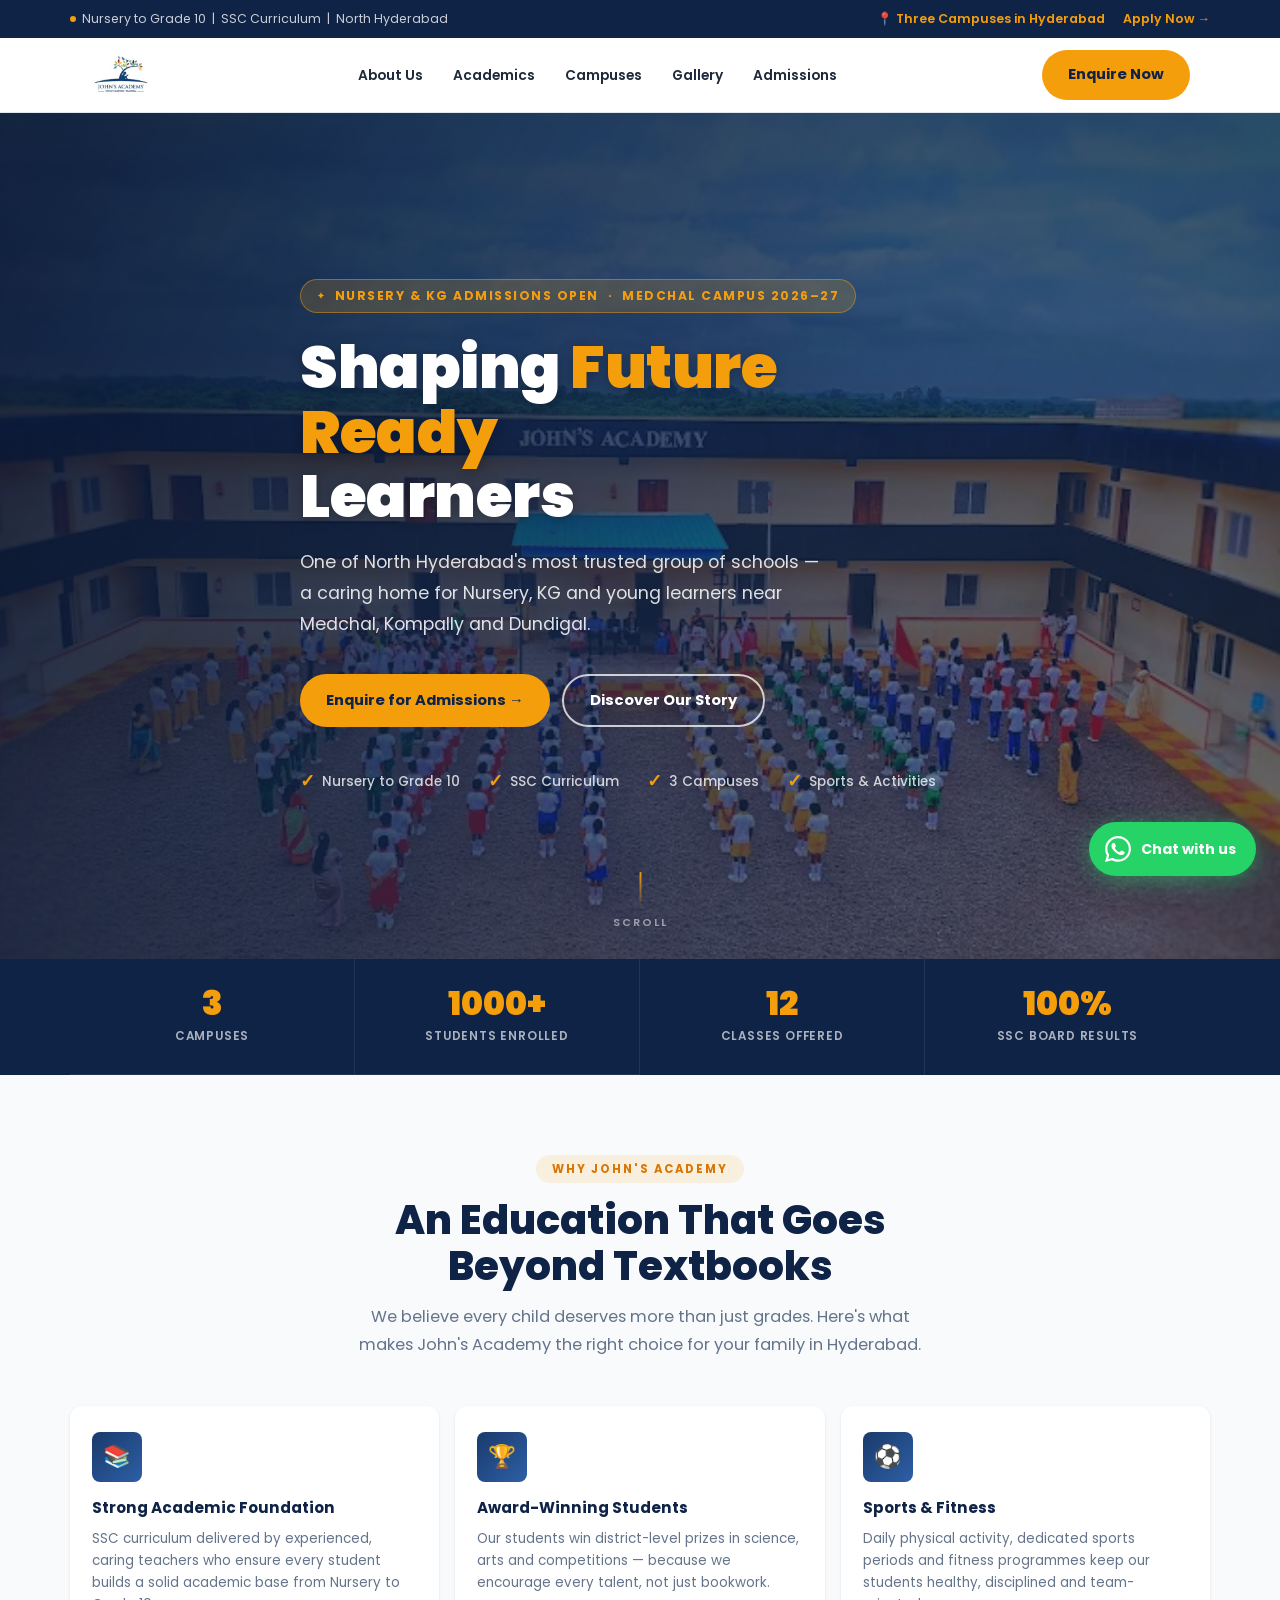
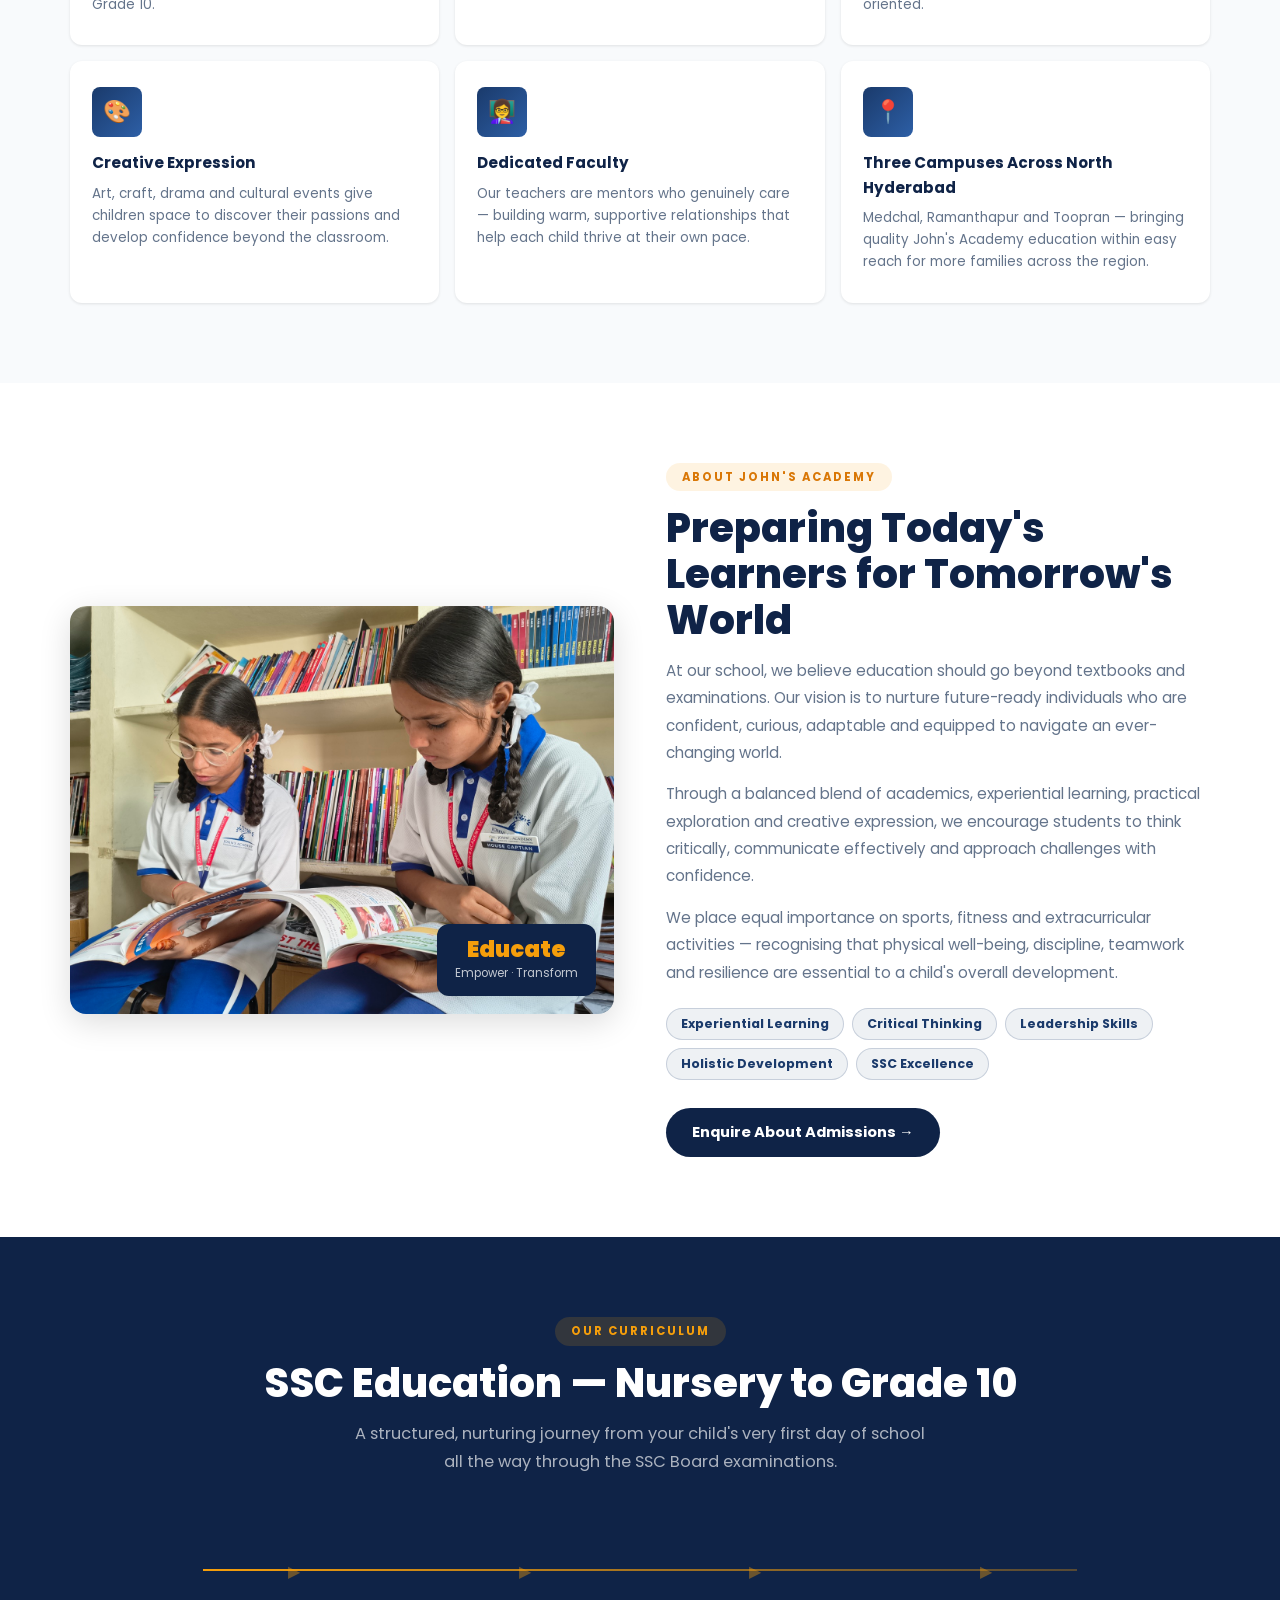
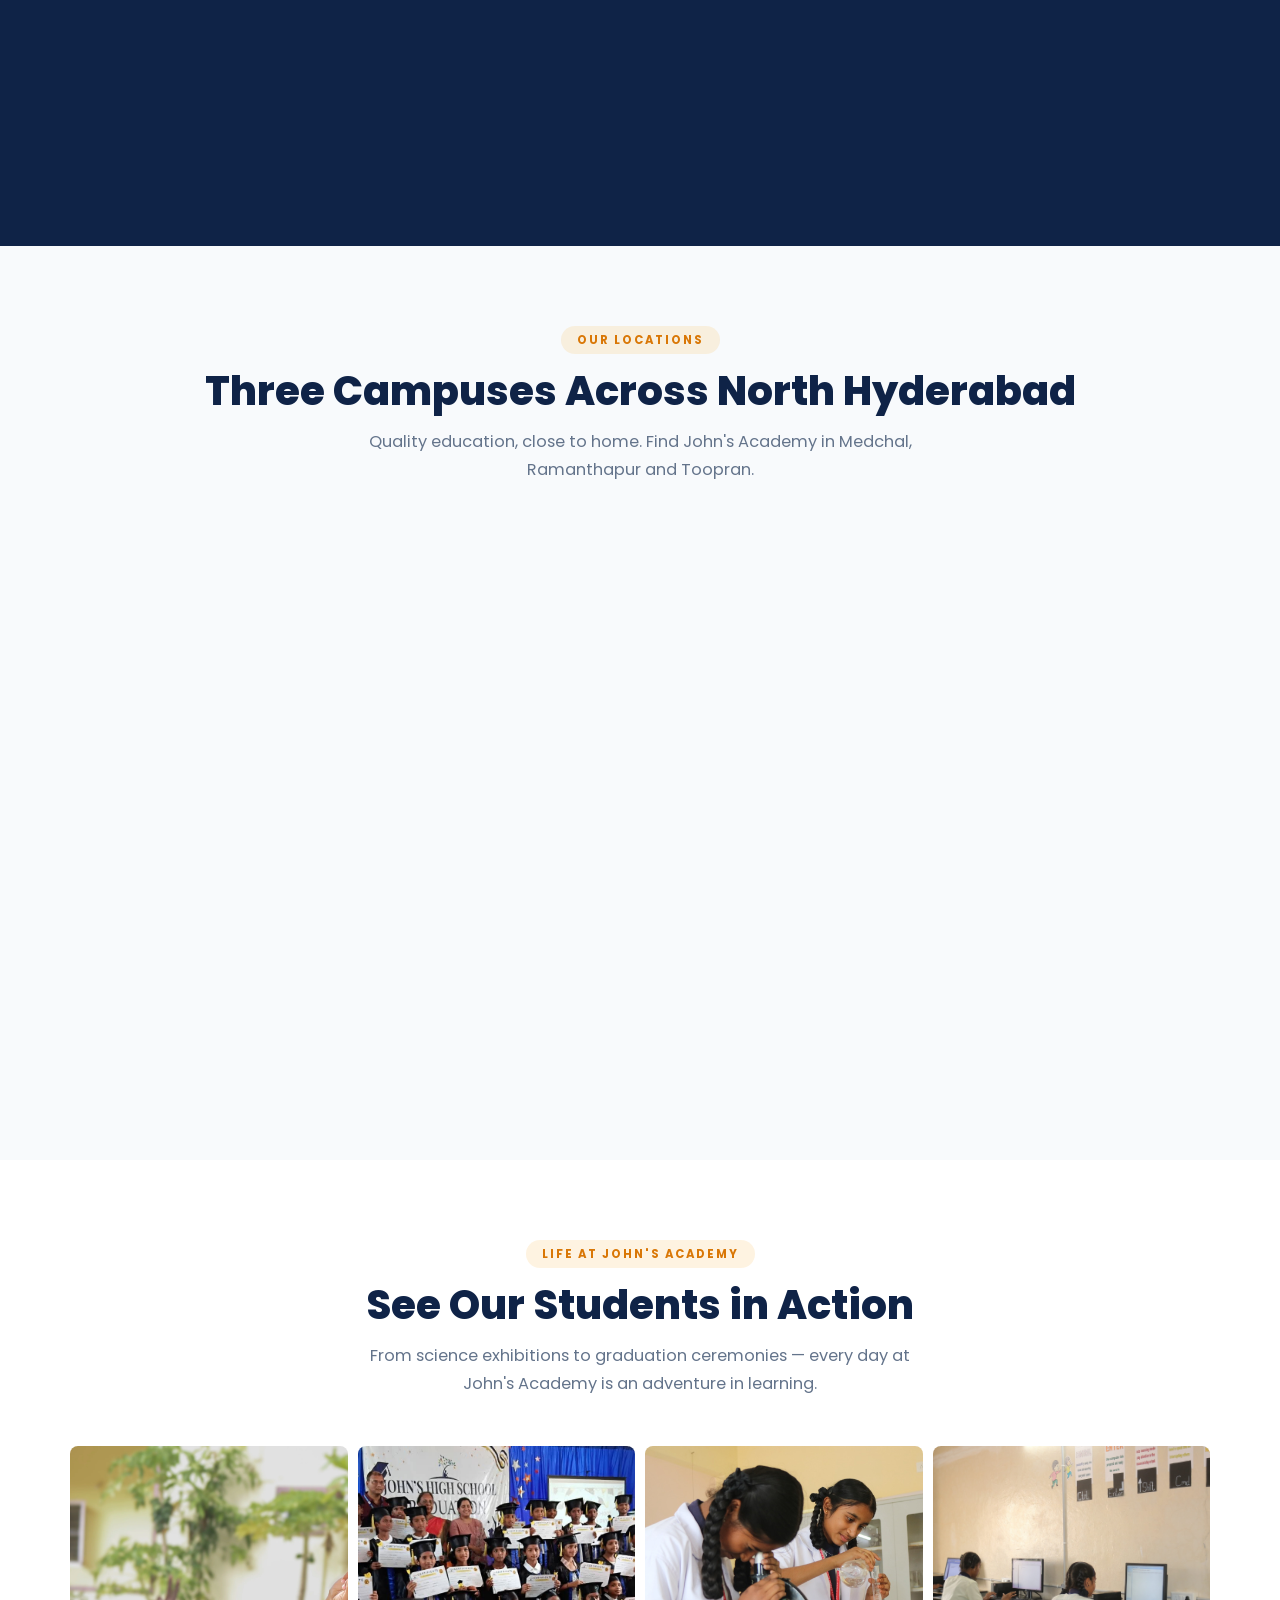
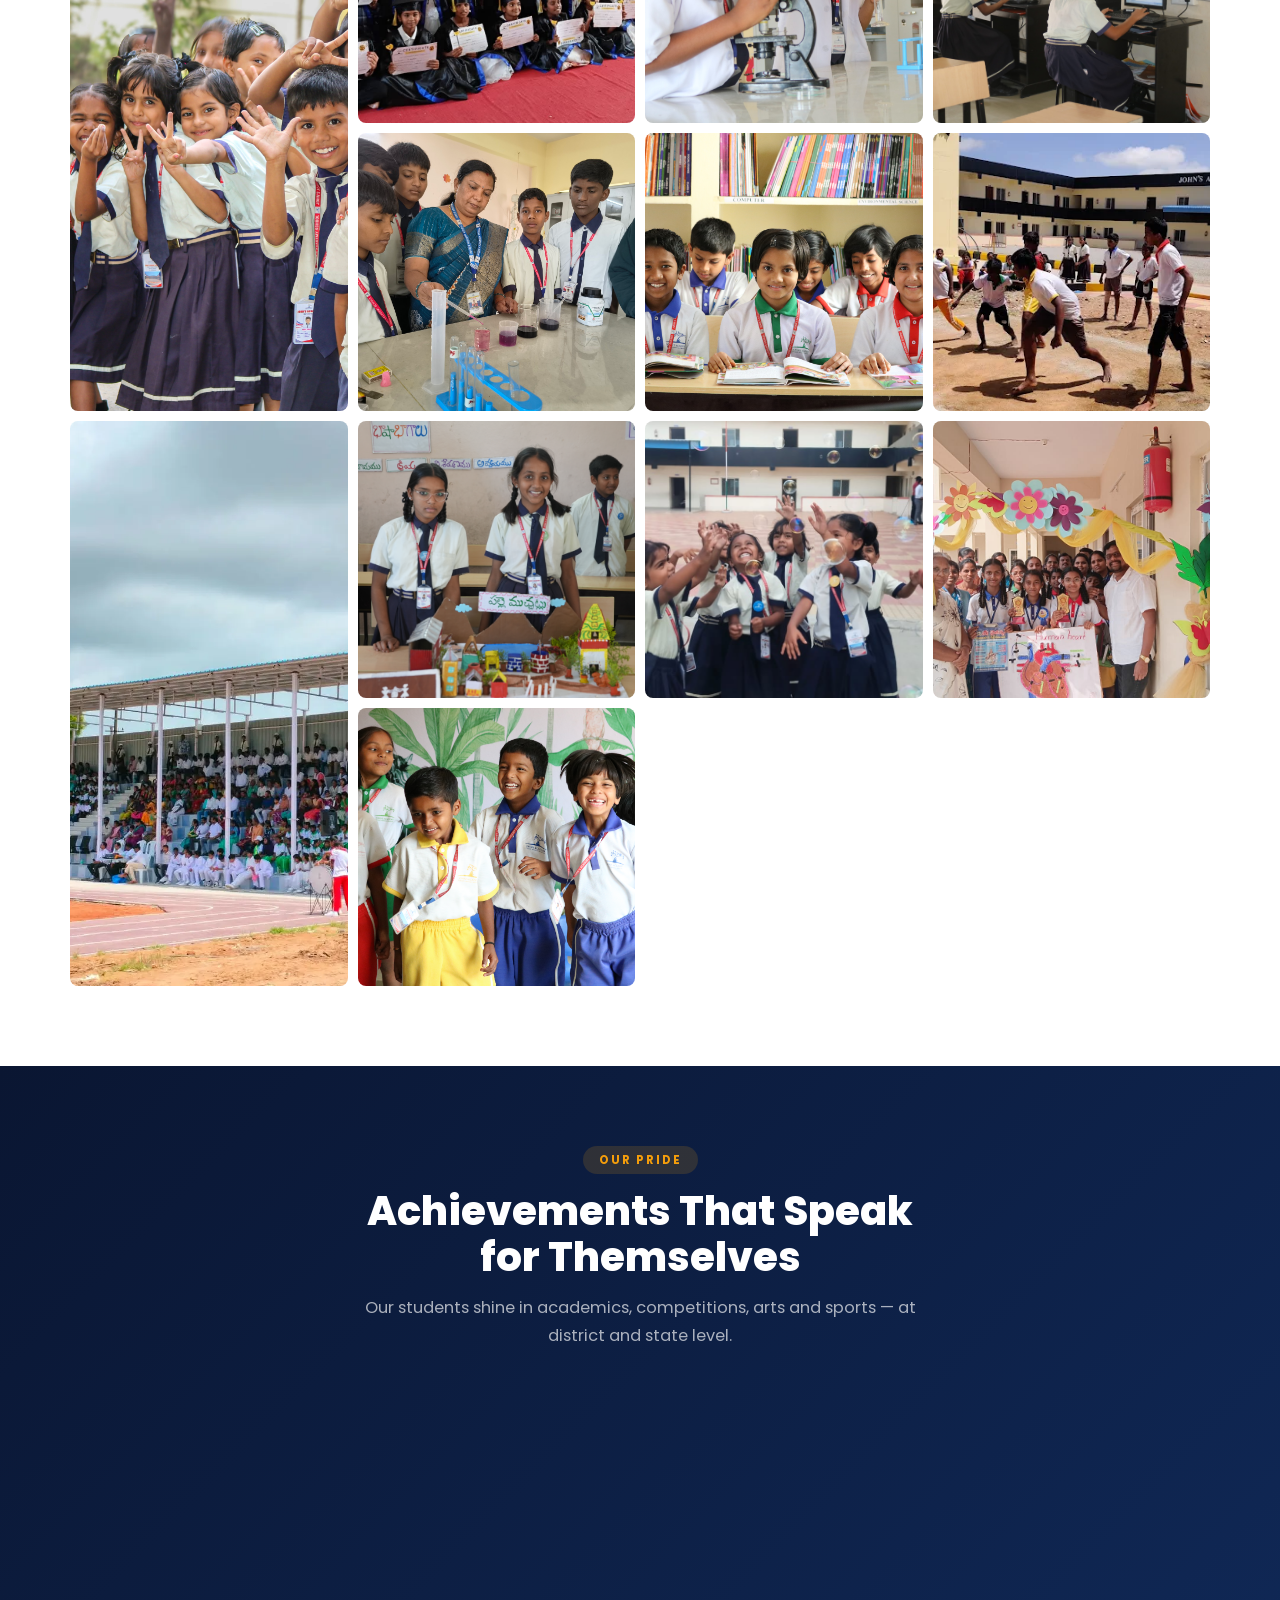
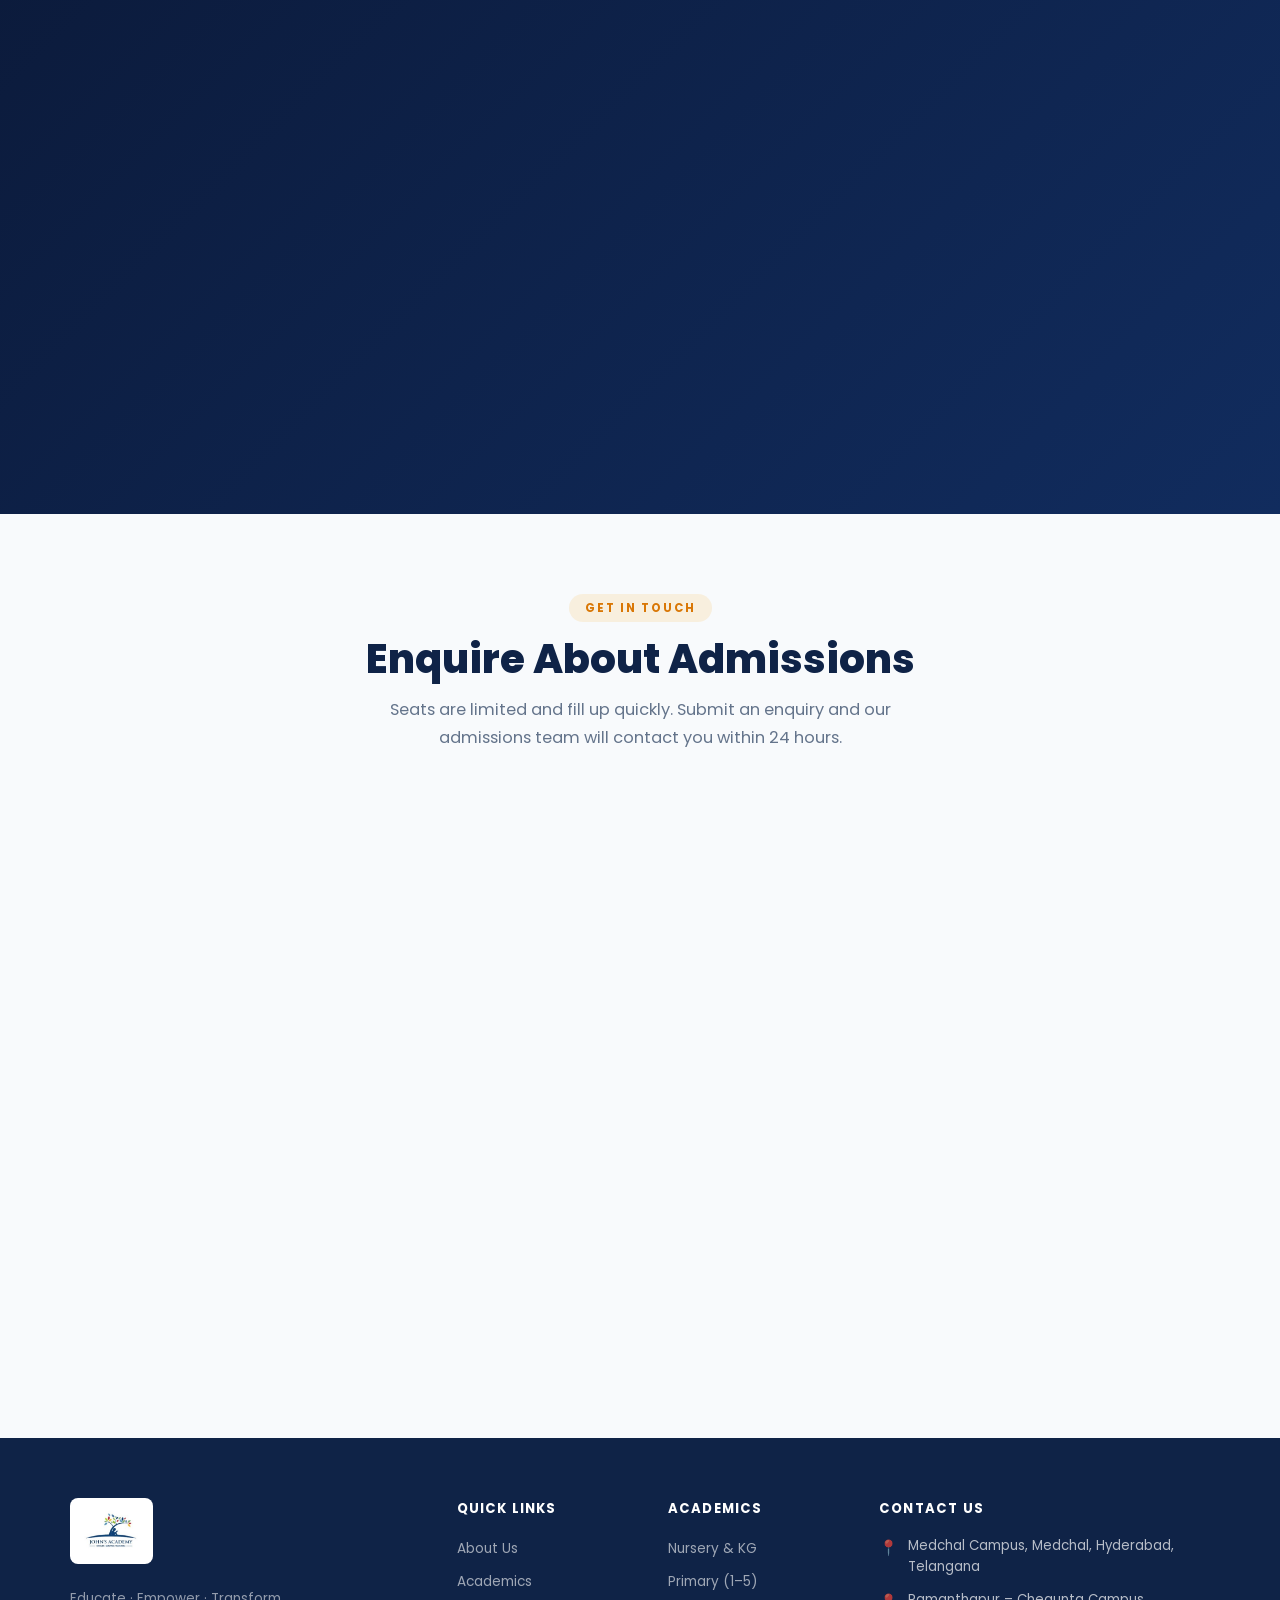
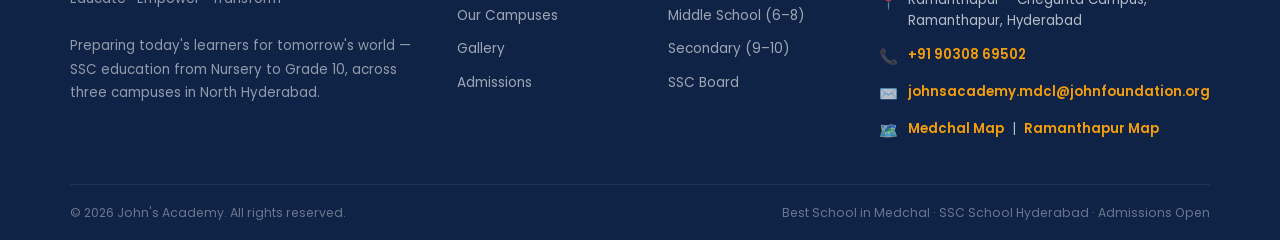
==== commit 11bbbfd6: "Improve hyper-local SEO/AEO targeting and add WhatsApp CTA - Retitle and rewrite meta description to" ====
--- a/index.html
+++ b/index.html
@@ -3,10 +3,22 @@
 <head>
   <meta charset="UTF-8" />
   <meta name="viewport" content="width=device-width, initial-scale=1.0" />
-  <title>John's Academy | Best SSC School in Medchal, Hyderabad | Nursery to Grade 10</title>
-  <meta name="description" content="John's Academy — one of North Hyderabad's most trusted group of schools. Nurturing future-ready learners from Nursery to Grade 10 across three campuses in Medchal, Ramanthapur and Toopran." />
-  <meta name="keywords" content="schools in Medchal, best school Medchal, SSC school Hyderabad, John's Academy Medchal, school admissions Hyderabad, nursery school Medchal, primary school Ramanthapur, secondary school Medchal, Telugu medium school Hyderabad" />
+  <title>John's Academy | Nursery &amp; Primary School in Medchal, Hyderabad | Admissions Open</title>
+  <meta name="description" content="John's Academy, Medchal — nurturing Nursery, LKG, UKG &amp; primary school for young learners near Medchal, Kompally, Dundigal &amp; Suraram. SSC education from Nursery to Grade 10. Admissions open — call +91 90308 69502." />
+  <meta name="keywords" content="nursery school Medchal, KG school near Medchal, best school for young children Medchal, school admissions Medchal 2026, preschool Medchal Hyderabad, Grade 1 admission Medchal, primary school near Medchal, school near Kompally, school near Dundigal, school near Suraram, SSC school Hyderabad, John's Academy Medchal, Telugu medium school Medchal, nursery school near me Hyderabad" />
   <meta name="robots" content="index, follow" />
+
+  <!-- Twitter Card -->
+  <meta name="twitter:card" content="summary_large_image" />
+  <meta name="twitter:title" content="John's Academy | Nursery &amp; Primary School in Medchal, Hyderabad" />
+  <meta name="twitter:description" content="Nurturing Nursery, KG &amp; primary school in Medchal — SSC education from Nursery to Grade 10. Admissions open for 2026–27." />
+  <meta name="twitter:image" content="https://www.johnsgroupofschools.com/Images/WhatsApp%20Image%202026-06-29%20at%2010.01.26%20AM.jpg" />
+
+  <!-- Geo / Local SEO -->
+  <meta name="geo.region" content="IN-TG" />
+  <meta name="geo.placename" content="Medchal, Hyderabad, Telangana" />
+  <meta name="geo.position" content="17.6291;78.4785" />
+  <meta name="ICBM" content="17.6291, 78.4785" />
   <link rel="canonical" href="https://www.johnsgroupofschools.com/" />
 
   <!-- Open Graph -->
@@ -31,6 +43,33 @@
     "slogan": "Educate | Empower | Transform",
     "educationalLevel": "Nursery to Grade 10",
     "curriculumType": "SSC",
+    "address": {
+      "@type": "PostalAddress",
+      "streetAddress": "Medchal",
+      "addressLocality": "Medchal",
+      "addressRegion": "Telangana",
+      "postalCode": "501401",
+      "addressCountry": "IN"
+    },
+    "geo": {
+      "@type": "GeoCoordinates",
+      "latitude": 17.6291,
+      "longitude": 78.4785
+    },
+    "serviceArea": {
+      "@type": "GeoCircle",
+      "geoMidpoint": {
+        "@type": "GeoCoordinates",
+        "latitude": 17.6291,
+        "longitude": 78.4785
+      },
+      "geoRadius": "7000"
+    },
+    "areaServed": ["Medchal", "Kompally", "Dundigal", "Suraram", "Bowrampet", "Keesara", "Petbasheerabad", "Alwal", "Medchal-Malkajgiri"],
+    "speakable": {
+      "@type": "SpeakableSpecification",
+      "cssSelector": [".hero h1", ".hero-desc", ".section-title"]
+    },
     "sameAs": [
       "https://maps.app.goo.gl/aVeXxxRHamtPox5g7",
       "https://maps.app.goo.gl/dgGGG1SZxpVEkE3ZA"
@@ -123,6 +162,100 @@
           "@type": "Answer",
           "text": "You can reach John's Academy by phone at +91 90308 69502 or by email at johnsacademy.mdcl@johnfoundation.org. You can also fill the online enquiry form at www.johnsgroupofschools.com."
         }
+      },
+      {
+        "@type": "Question",
+        "name": "What is the minimum age for Nursery admission at John's Academy Medchal?",
+        "acceptedAnswer": {
+          "@type": "Answer",
+          "text": "Children aged 2.5 to 3.5 years are typically eligible for Nursery admission at John's Academy Medchal. LKG is for children aged 3.5 to 4.5 years, and UKG for 4.5 to 5.5 years. Please call +91 90308 69502 or visit www.johnsgroupofschools.com to confirm the exact age criteria for the upcoming academic year."
+        }
+      },
+      {
+        "@type": "Question",
+        "name": "Is John's Academy Medchal good for young children in Nursery, LKG and UKG?",
+        "acceptedAnswer": {
+          "@type": "Answer",
+          "text": "Yes. John's Academy Medchal provides a nurturing, play-based early years environment for Nursery, LKG and UKG children. Classrooms are safe and colourful, with caring teachers who focus on phonics, numeracy, motor skills, creative expression and social development — building a strong, happy foundation before formal schooling begins."
+        }
+      },
+      {
+        "@type": "Question",
+        "name": "Which areas near Medchal does John's Academy serve?",
+        "acceptedAnswer": {
+          "@type": "Answer",
+          "text": "John's Academy Medchal Campus is conveniently located for families in Medchal and surrounding areas including Kompally, Dundigal, Suraram, Bowrampet, Keesara, Petbasheerabad and Alwal — all within approximately 7 km. School transport may be available on select routes; please enquire with our admissions team at +91 90308 69502."
+        }
+      },
+      {
+        "@type": "Question",
+        "name": "Does John's Academy Medchal provide school transport?",
+        "acceptedAnswer": {
+          "@type": "Answer",
+          "text": "John's Academy offers school transport facilities for students in Medchal and nearby areas including Kompally, Dundigal and Suraram. Please contact our admissions team at +91 90308 69502 to enquire about available transport routes near your home."
+        }
+      },
+      {
+        "@type": "Question",
+        "name": "What is the fee structure at John's Academy Medchal for Nursery and KG?",
+        "acceptedAnswer": {
+          "@type": "Answer",
+          "text": "For details on John's Academy's fee structure for Nursery, LKG, UKG and all classes from Grade 1 to Grade 10, please contact our admissions team directly at +91 90308 69502 or submit an enquiry at www.johnsgroupofschools.com. Our team will share full fee details during your campus visit."
+        }
+      },
+      {
+        "@type": "Question",
+        "name": "Are 2026–27 Nursery and KG admissions open at John's Academy?",
+        "acceptedAnswer": {
+          "@type": "Answer",
+          "text": "Yes, admissions for the 2026–27 academic year are currently open at John's Academy for Nursery, LKG, UKG and all classes from Grade 1 to Grade 10. Seats fill quickly, especially in the early years. We recommend enquiring early at www.johnsgroupofschools.com or calling +91 90308 69502."
+        }
+      },
+      {
+        "@type": "Question",
+        "name": "What language is used to teach young children at John's Academy?",
+        "acceptedAnswer": {
+          "@type": "Answer",
+          "text": "John's Academy teaches young children — from Nursery through Grade 2 — in Telugu medium, with English introduced as a subject from the early years. This bilingual approach gives children in Medchal a strong mother-tongue foundation alongside English language skills."
+        }
+      }
+    ]
+  }
+  </script>
+
+  <!-- Preload hero image for LCP -->
+  <link rel="preload" as="image" href="Images/unnamed (2).webp" fetchpriority="high" />
+
+  <!-- Schema.org: HowTo — Admissions Process -->
+  <script type="application/ld+json">
+  {
+    "@context": "https://schema.org",
+    "@type": "HowTo",
+    "name": "How to Apply for Admission at John's Academy Medchal",
+    "description": "Simple 3-step process to enrol your child at John's Academy Medchal or Ramanthapur campus — for Nursery, KG or any class up to Grade 10.",
+    "estimatedCost": {
+      "@type": "MonetaryAmount",
+      "currency": "INR",
+      "value": "0"
+    },
+    "step": [
+      {
+        "@type": "HowToStep",
+        "position": 1,
+        "name": "Submit Your Enquiry",
+        "text": "Fill in the online admission enquiry form at www.johnsgroupofschools.com with your child's name, the class applying for (Nursery, LKG, UKG, Grade 1–10), your preferred campus and your contact number. Alternatively, call +91 90308 69502 directly."
+      },
+      {
+        "@type": "HowToStep",
+        "position": 2,
+        "name": "Campus Visit & School Interaction",
+        "text": "Our admissions team will contact you within 24 hours to schedule a campus visit. Meet our teachers, see the early years classrooms and playgrounds, and experience the John's Academy environment first-hand."
+      },
+      {
+        "@type": "HowToStep",
+        "position": 3,
+        "name": "Enrol & Join the Family",
+        "text": "Complete the admission formalities, submit the required documents and officially welcome your child to John's Academy. Our team will guide you through every step."
       }
     ]
   }
@@ -1046,6 +1179,45 @@
 
     /* Extra bottom padding on mobile for sticky bar */
     @media (max-width: 899px) { body { padding-bottom: 68px; } }
+
+    /* ===== WHATSAPP BUTTON ===== */
+    .wa-btn {
+      position: fixed;
+      bottom: 24px;
+      right: 24px;
+      z-index: 860;
+      display: flex;
+      align-items: center;
+      gap: 10px;
+      background: #25D366;
+      color: var(--white);
+      padding: 14px 20px 14px 16px;
+      border-radius: 100px;
+      box-shadow: 0 4px 20px rgba(37,211,102,0.45);
+      font-family: 'Poppins', sans-serif;
+      font-weight: 700;
+      font-size: 0.88rem;
+      transition: transform 0.25s ease, box-shadow 0.25s ease;
+    }
+    .wa-btn:hover { transform: translateY(-3px); box-shadow: 0 8px 28px rgba(37,211,102,0.6); }
+    .wa-btn::before {
+      content: '';
+      position: absolute;
+      inset: -4px;
+      border-radius: 100px;
+      border: 3px solid #25D366;
+      opacity: 0;
+      animation: wa-ping 2.8s ease-out infinite;
+    }
+    @keyframes wa-ping {
+      0%   { transform: scale(1);    opacity: 0.55; }
+      100% { transform: scale(1.22); opacity: 0; }
+    }
+    /* Mobile: icon-only circle, sits above the sticky CTA bar */
+    @media (max-width: 899px) {
+      .wa-btn { bottom: 82px; right: 16px; padding: 14px; border-radius: 50%; }
+      .wa-label { display: none; }
+    }
   </style>
 </head>
 <body>
@@ -1109,10 +1281,11 @@
   <div class="hero-overlay"></div>
   <div class="container">
     <div class="hero-content">
+      <div class="hero-pill">Nursery &amp; KG Admissions Open &nbsp;·&nbsp; Medchal Campus 2026–27</div>
       <h1>Shaping <em>Future Ready</em><br>Learners</h1>
       <p class="hero-desc">
-        One of North Hyderabad's most trusted group of schools — where every child is encouraged to
-        think boldly, learn deeply and grow confidently.
+        One of North Hyderabad's most trusted group of schools — a caring home for Nursery, KG and
+        young learners near Medchal, Kompally and Dundigal.
       </p>
       <div class="hero-btns">
         <a href="#admissions" class="btn btn-gold">Enquire for Admissions →</a>
@@ -1335,7 +1508,7 @@
         <div class="campus-body">
           <span class="campus-badge">Campus 1</span>
           <h3>Medchal Campus</h3>
-          <p>Our flagship campus in Medchal — a spacious, well-equipped school with dedicated classrooms, an active playground and a thriving community of students and families.</p>
+          <p>Our flagship campus in Medchal — serving families in Medchal, Kompally, Dundigal, Suraram and Bowrampet. A spacious, well-equipped school with dedicated classrooms, an active playground and a nurturing environment for children from Nursery through Grade 10.</p>
           <a href="https://maps.app.goo.gl/aVeXxxRHamtPox5g7" target="_blank" rel="noopener noreferrer" class="campus-map-btn">
             📍 View on Google Maps
           </a>
@@ -1676,6 +1849,21 @@
   <a href="#admissions" class="mcta-enquire">Enquire Now →</a>
 </div>
 
+<!-- WHATSAPP FLOATING BUTTON -->
+<a
+  href="https://wa.me/919030869502?text=Hi!%20I%27d%20like%20to%20enquire%20about%20admissions%20at%20John%27s%20Academy%20Medchal%20for%20my%20child.%20Please%20share%20more%20details."
+  class="wa-btn"
+  target="_blank"
+  rel="noopener noreferrer"
+  aria-label="Chat with us on WhatsApp"
+  title="Chat with us on WhatsApp"
+>
+  <svg xmlns="http://www.w3.org/2000/svg" viewBox="0 0 24 24" fill="white" width="26" height="26" aria-hidden="true">
+    <path d="M17.472 14.382c-.297-.149-1.758-.867-2.03-.967-.273-.099-.471-.148-.67.15-.197.297-.767.966-.94 1.164-.173.199-.347.223-.644.075-.297-.15-1.255-.463-2.39-1.475-.883-.788-1.48-1.761-1.653-2.059-.173-.297-.018-.458.13-.606.134-.133.298-.347.446-.52.149-.174.198-.298.298-.497.099-.198.05-.371-.025-.52-.075-.149-.669-1.612-.916-2.207-.242-.579-.487-.5-.669-.51-.173-.008-.371-.01-.57-.01-.198 0-.52.074-.792.372-.272.297-1.04 1.016-1.04 2.479 0 1.462 1.065 2.875 1.213 3.074.149.198 2.096 3.2 5.077 4.487.709.306 1.262.489 1.694.625.712.227 1.36.195 1.871.118.571-.085 1.758-.719 2.006-1.413.248-.694.248-1.289.173-1.413-.074-.124-.272-.198-.57-.347m-5.421 7.403h-.004a9.87 9.87 0 01-5.031-1.378l-.361-.214-3.741.982.998-3.648-.235-.374a9.86 9.86 0 01-1.51-5.26c.001-5.45 4.436-9.884 9.888-9.884 2.64 0 5.122 1.03 6.988 2.898a9.825 9.825 0 012.893 6.994c-.003 5.45-4.437 9.884-9.885 9.884m8.413-18.297A11.815 11.815 0 0012.05 0C5.495 0 .16 5.335.157 11.892c0 2.096.547 4.142 1.588 5.945L.057 24l6.305-1.654a11.882 11.882 0 005.683 1.448h.005c6.554 0 11.89-5.335 11.893-11.893a11.821 11.821 0 00-3.48-8.413z"/>
+  </svg>
+  <span class="wa-label">Chat with us</span>
+</a>
+
 <!-- LIGHTBOX -->
 <div class="lightbox" id="lightbox" role="dialog" aria-modal="true" aria-label="Image viewer" onclick="closeLb(event)">
   <button class="lb-close" onclick="closeLb()" aria-label="Close image viewer">✕</button>
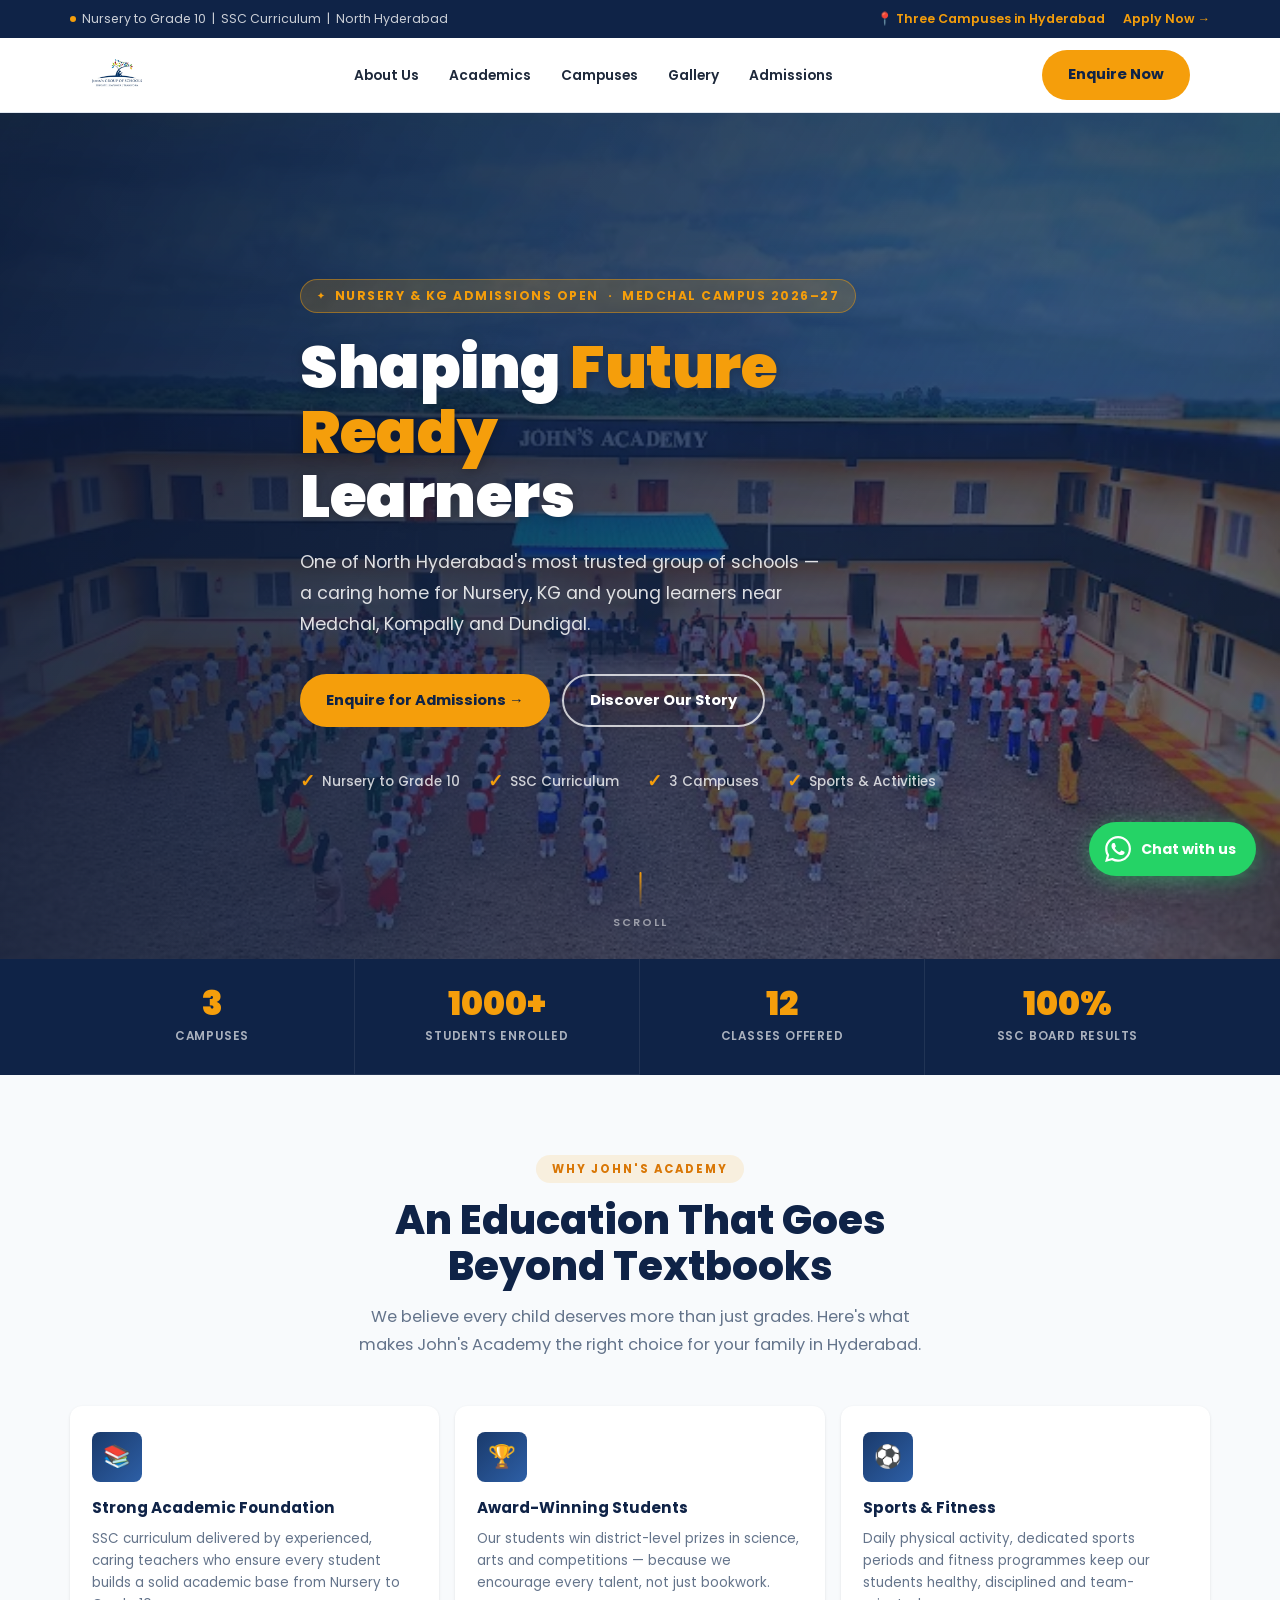
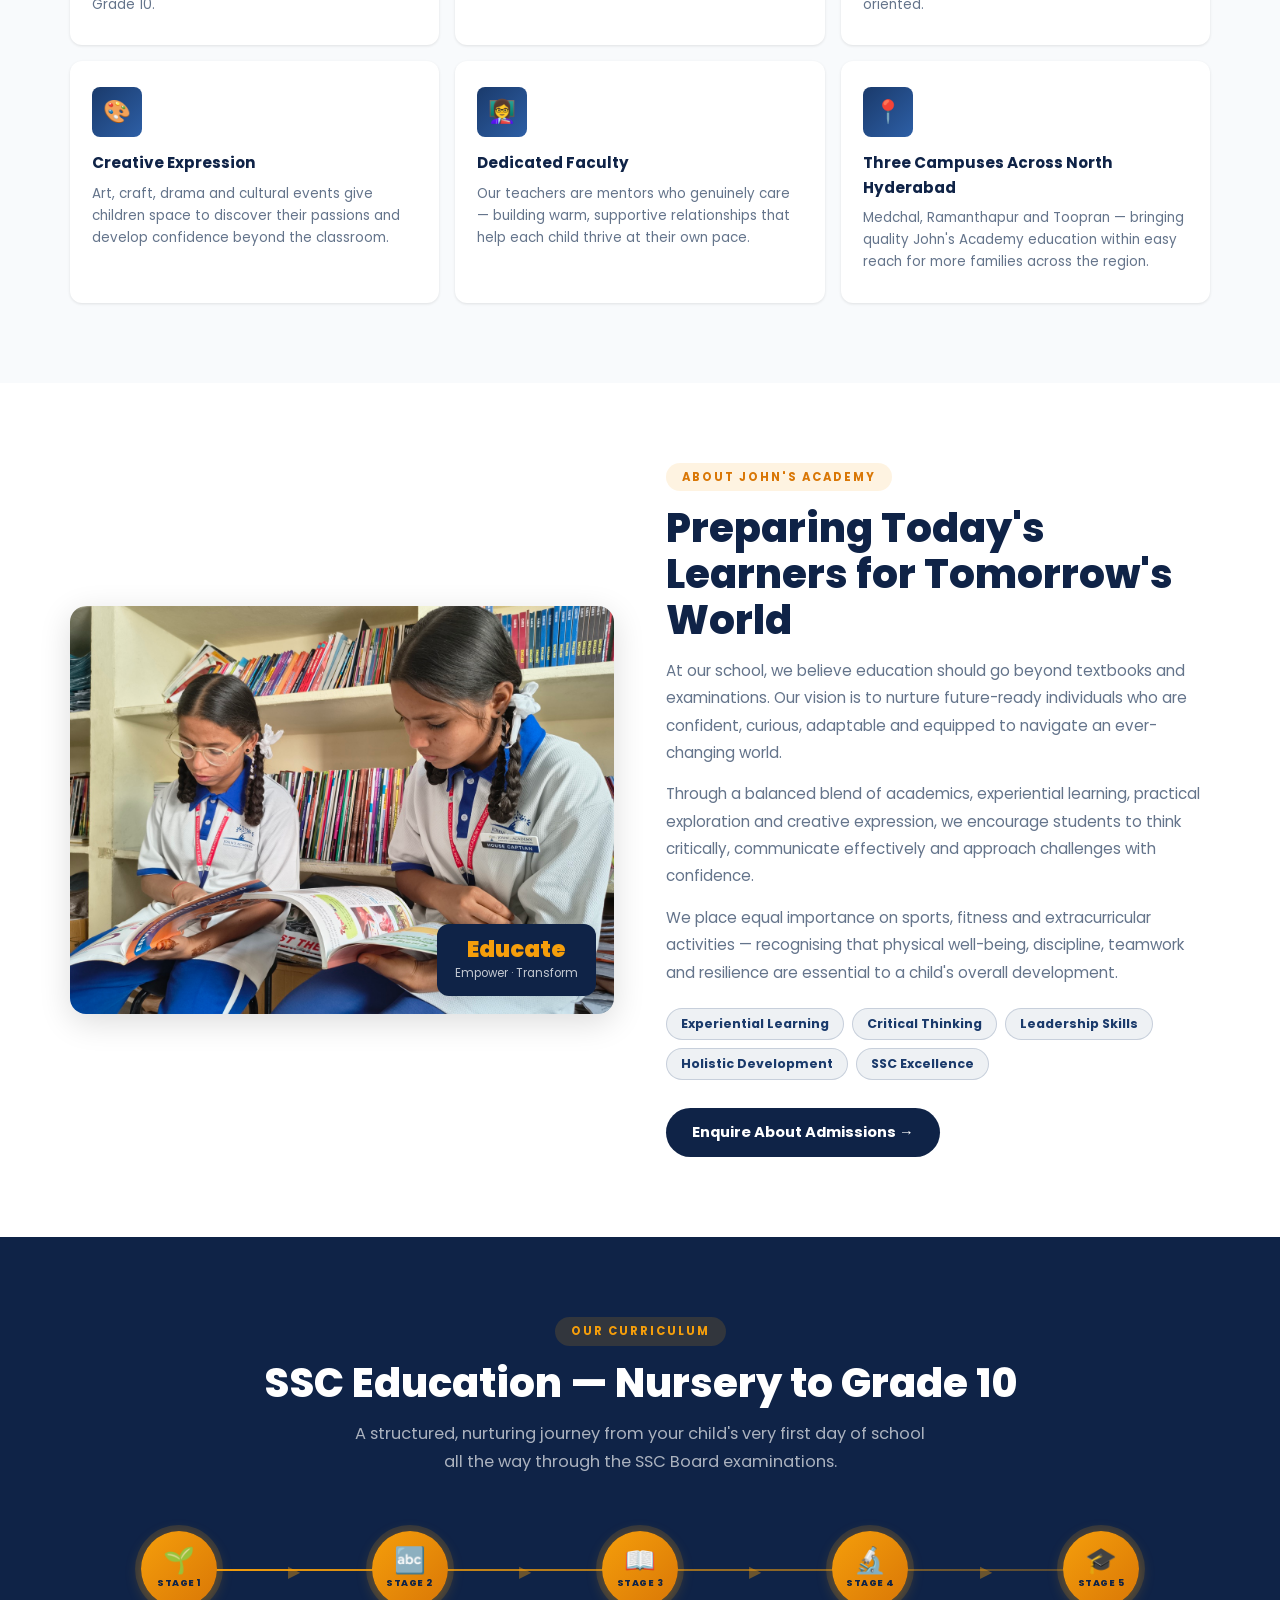
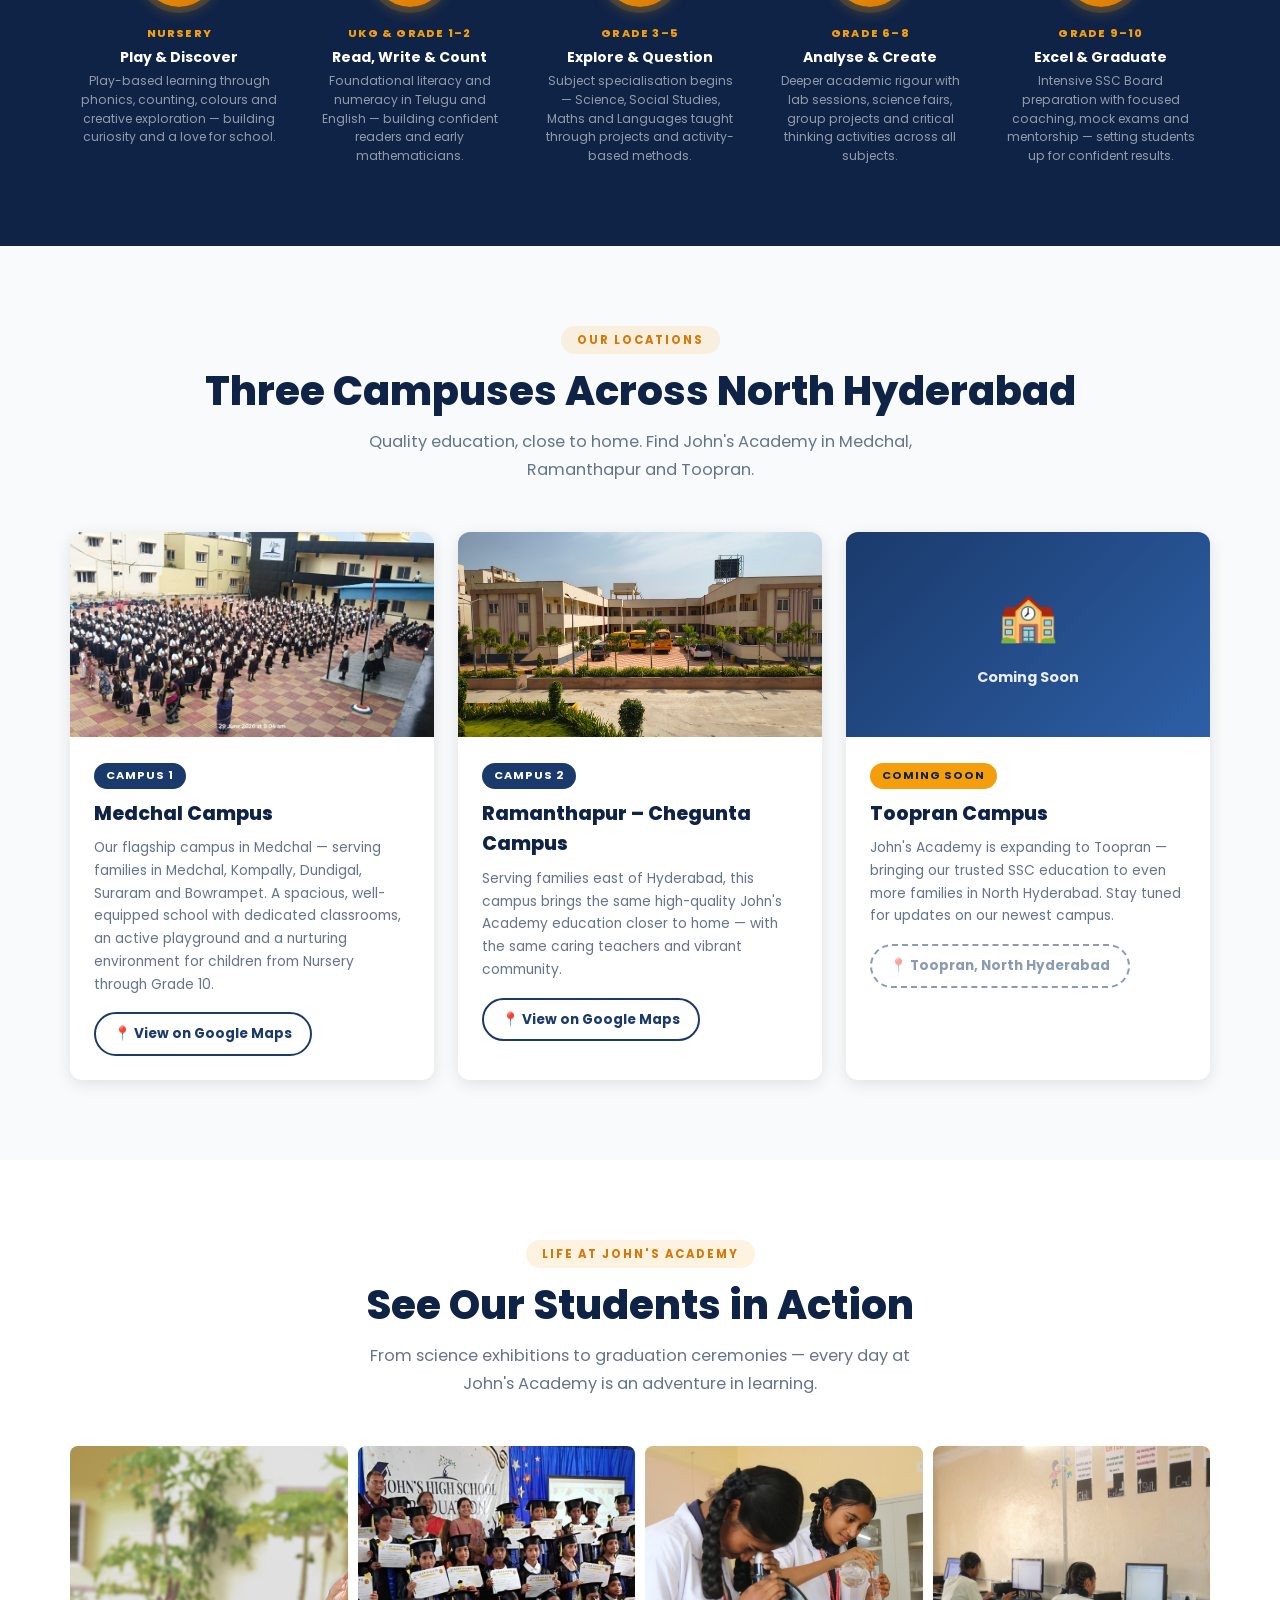
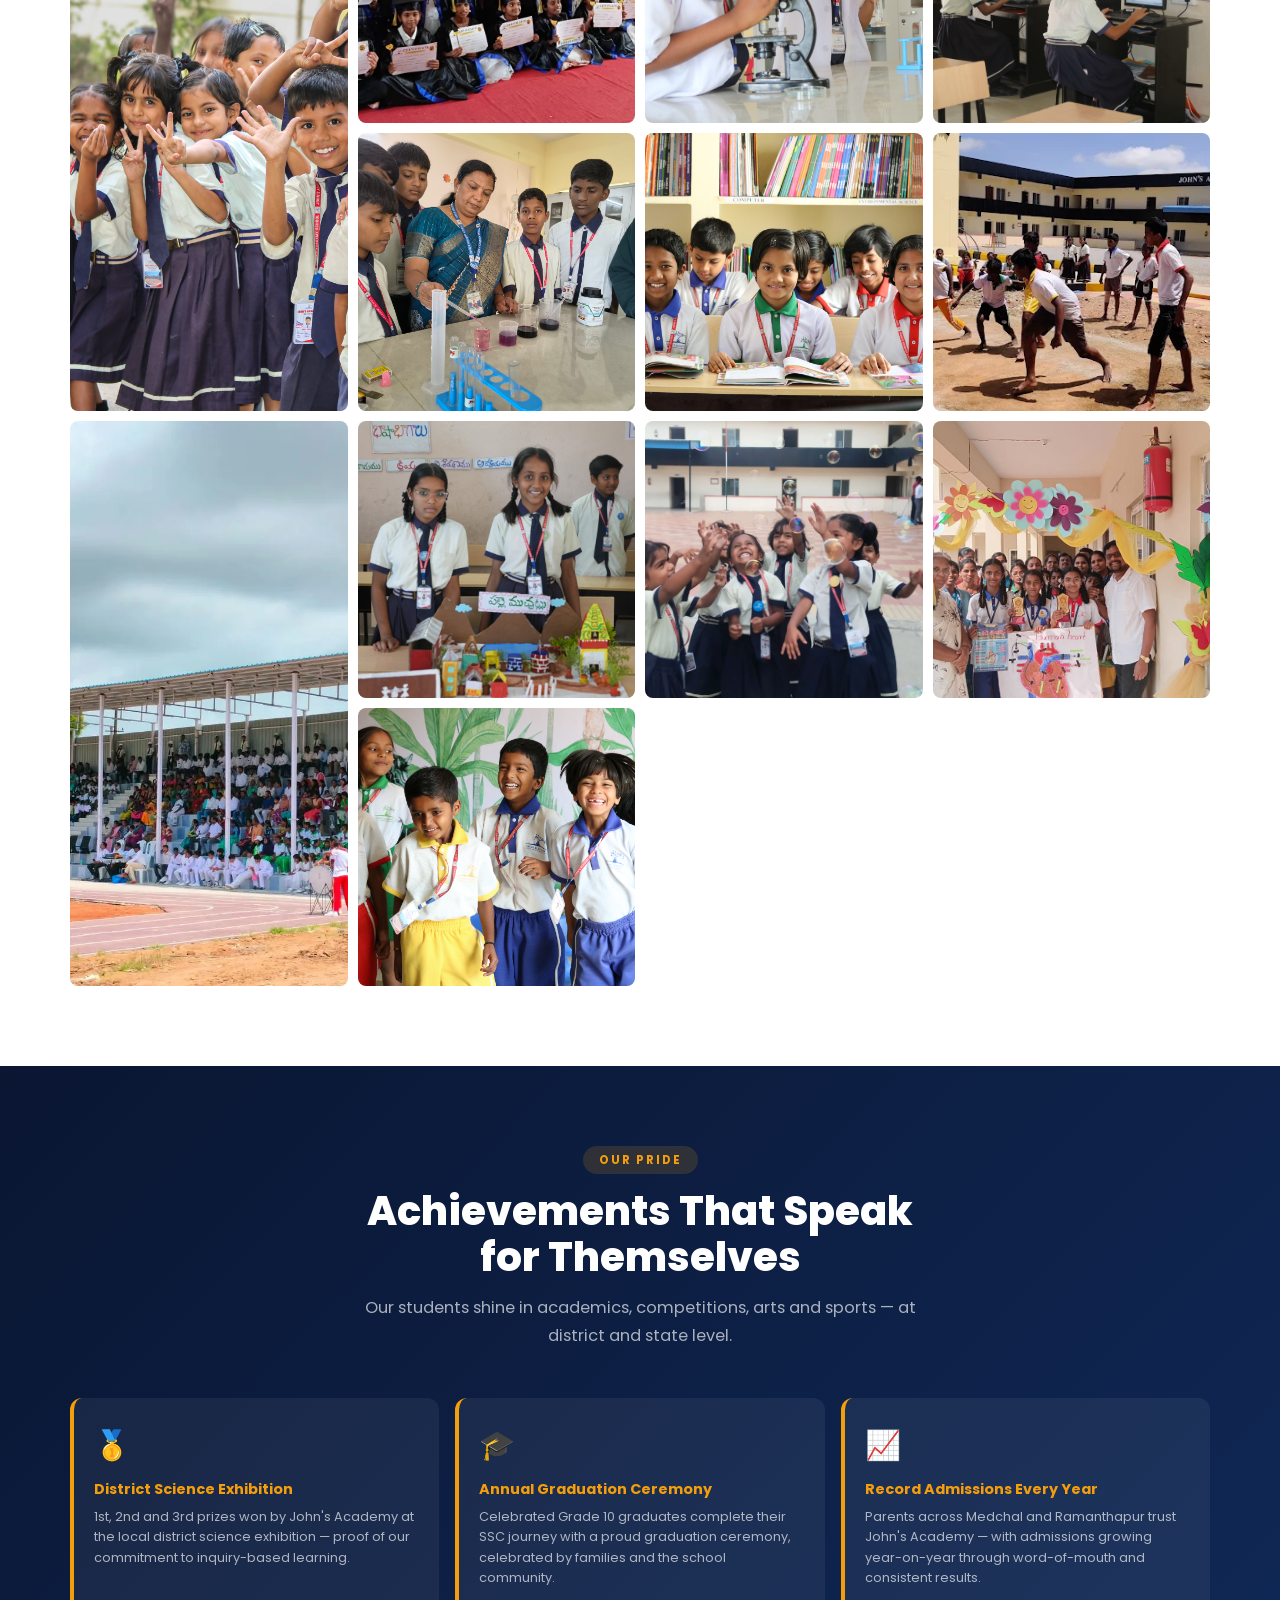
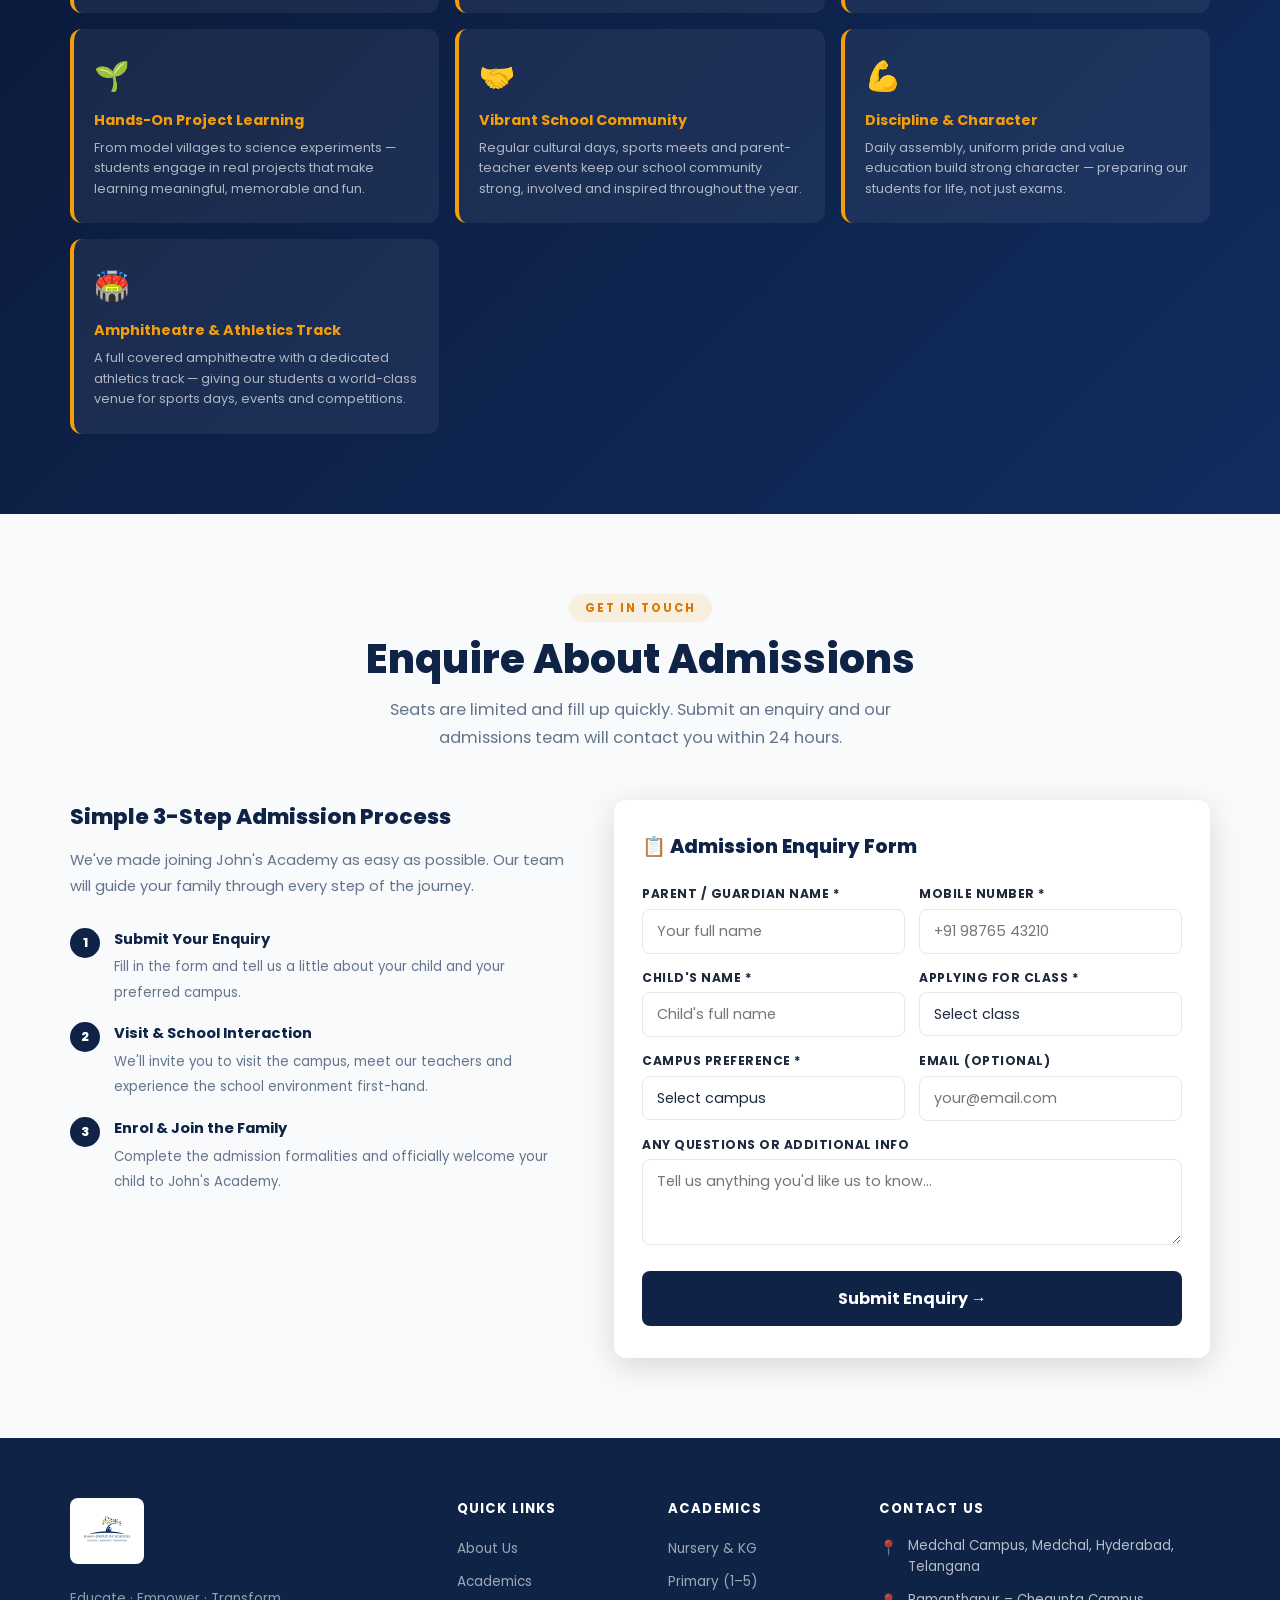
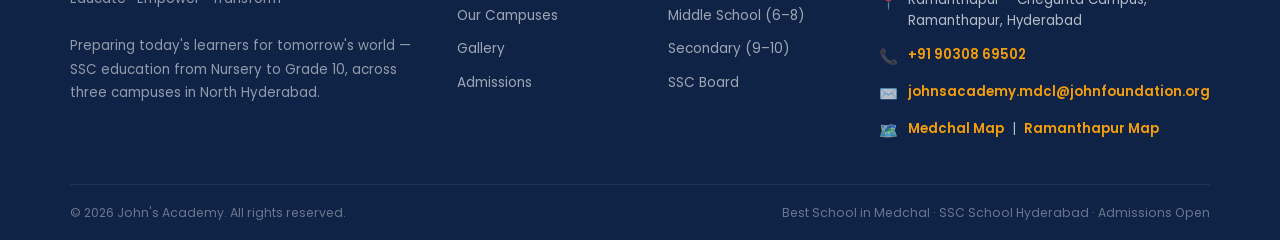
==== commit a8c7d1f7: "Update logo and add favicon - Replace logo.jpg with new logo (resized from high-res source) - Add fa" ====
--- a/index.html
+++ b/index.html
@@ -19,6 +19,11 @@
   <meta name="geo.placename" content="Medchal, Hyderabad, Telangana" />
   <meta name="geo.position" content="17.6291;78.4785" />
   <meta name="ICBM" content="17.6291, 78.4785" />
+  <!-- Favicon -->
+  <link rel="icon" type="image/png" sizes="32x32" href="favicon-32x32.png" />
+  <link rel="icon" type="image/png" sizes="16x16" href="favicon-16x16.png" />
+  <link rel="apple-touch-icon" sizes="180x180" href="apple-touch-icon.png" />
+
   <link rel="canonical" href="https://www.johnsgroupofschools.com/" />
 
   <!-- Open Graph -->
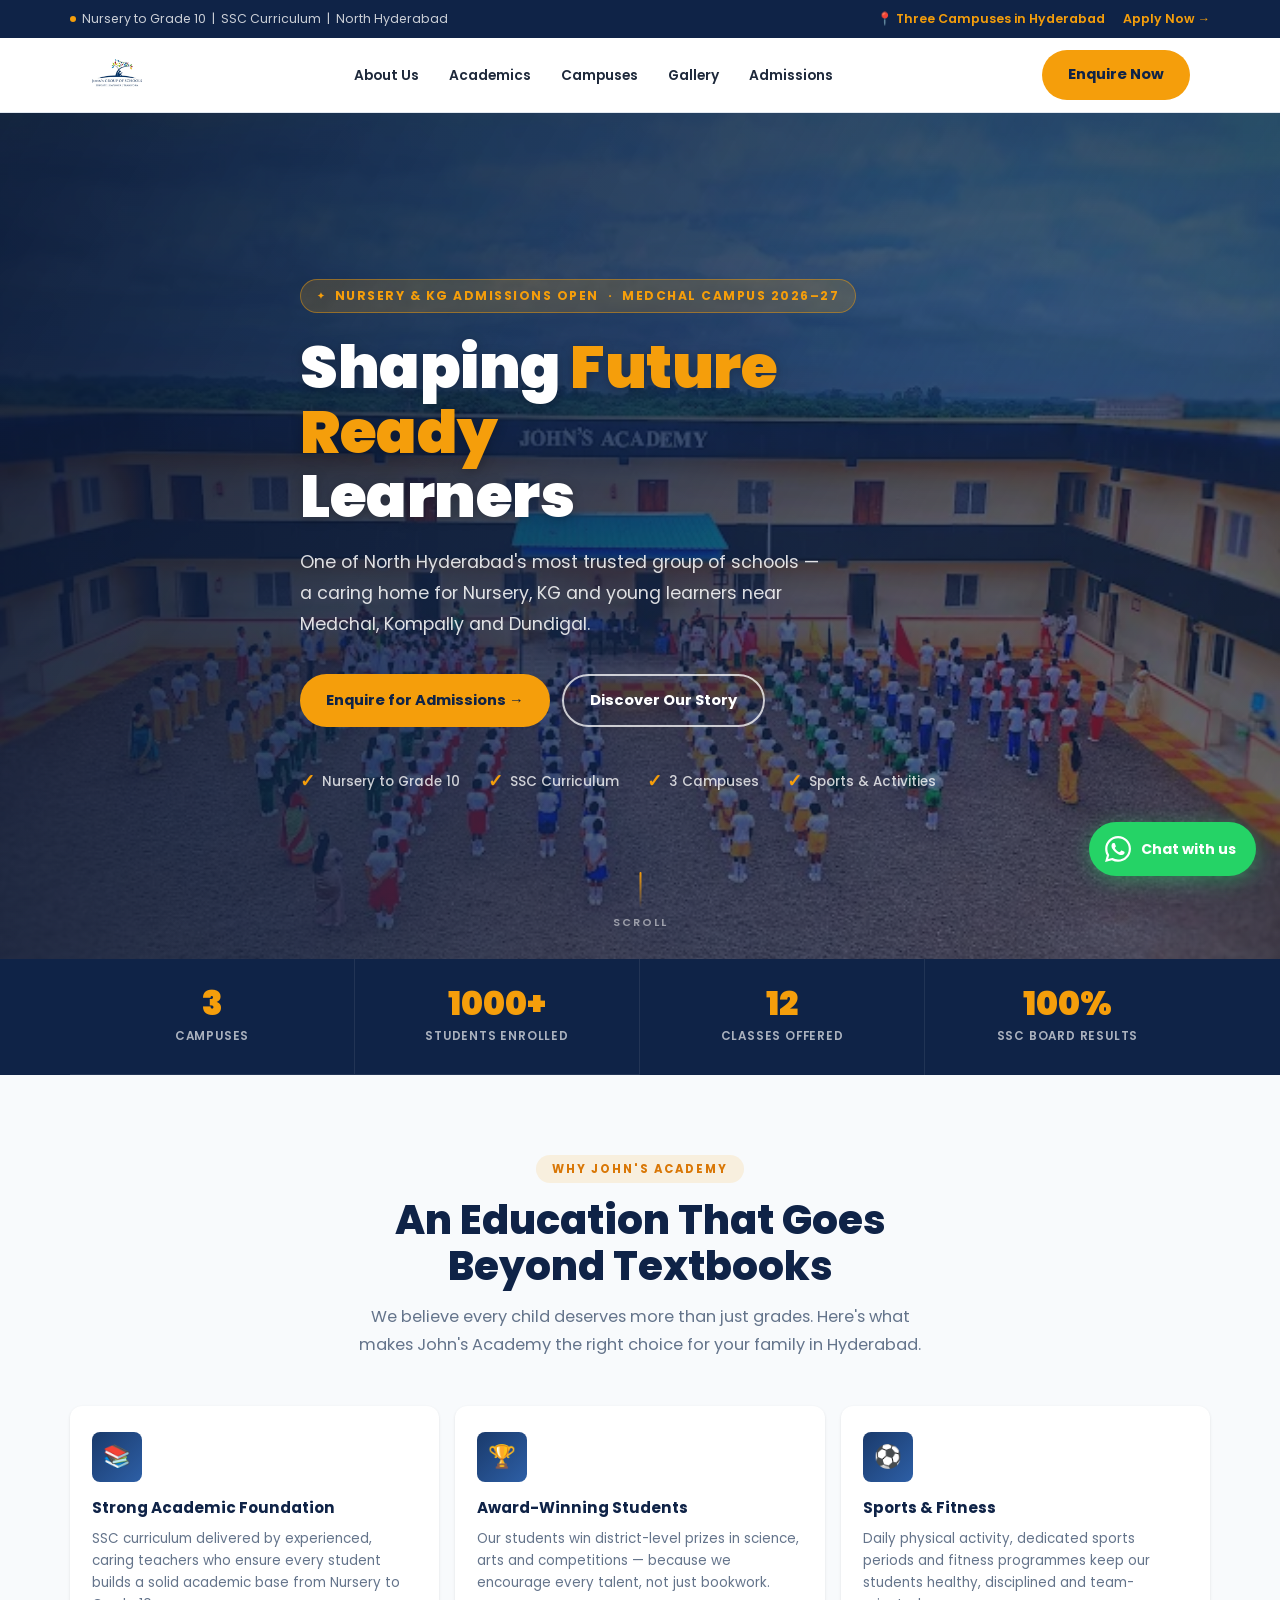
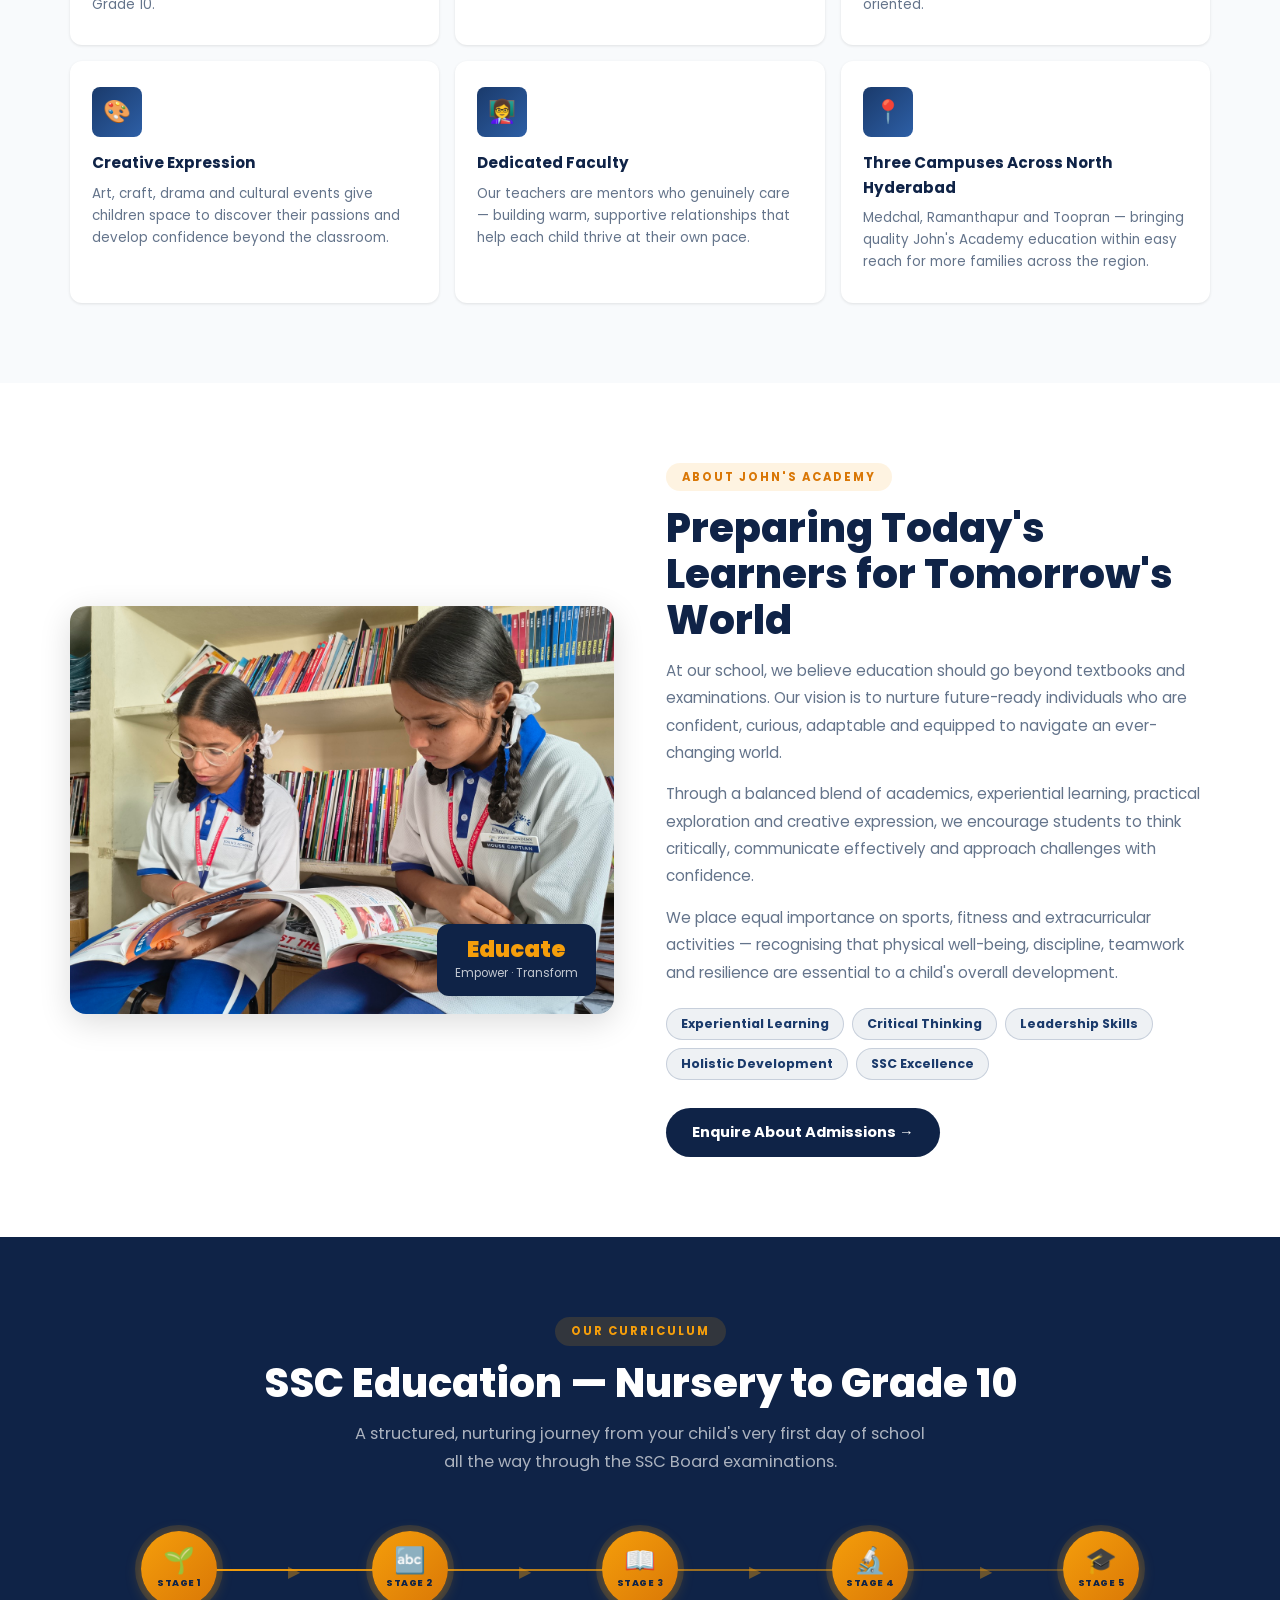
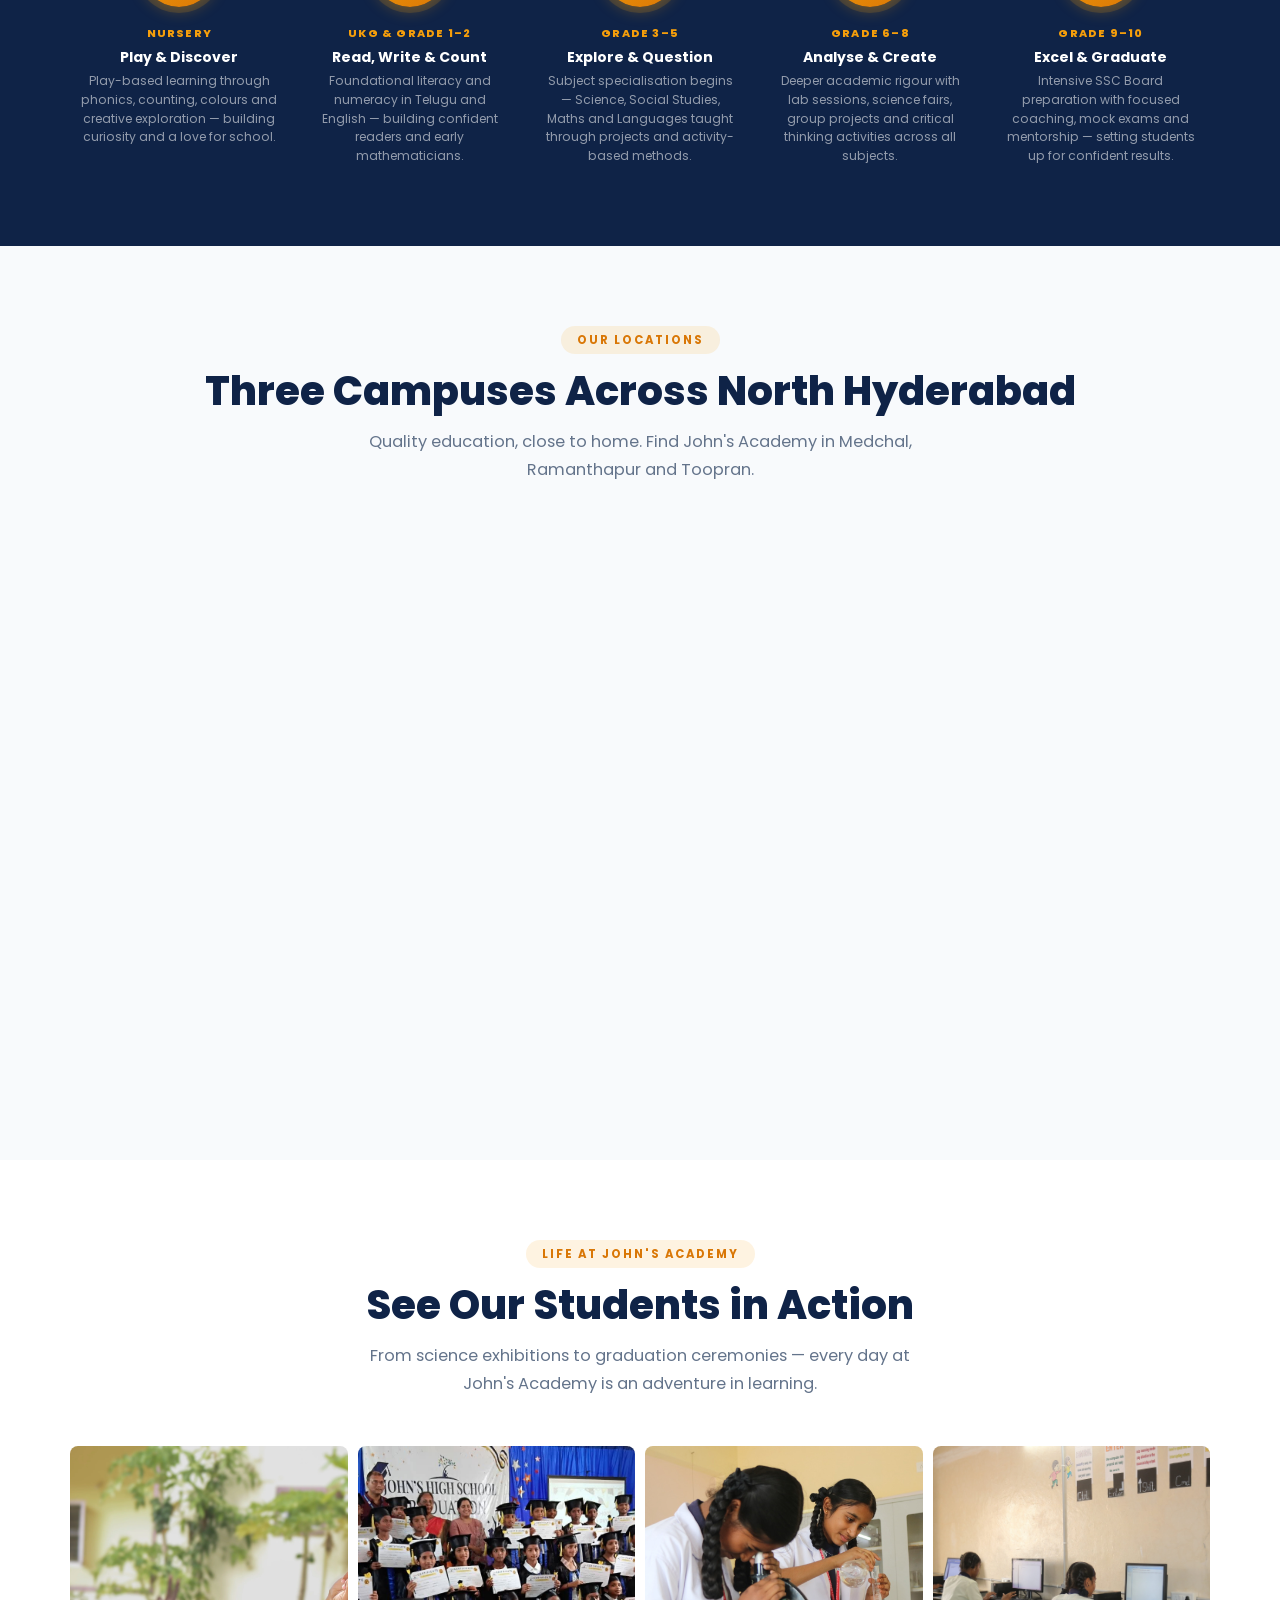
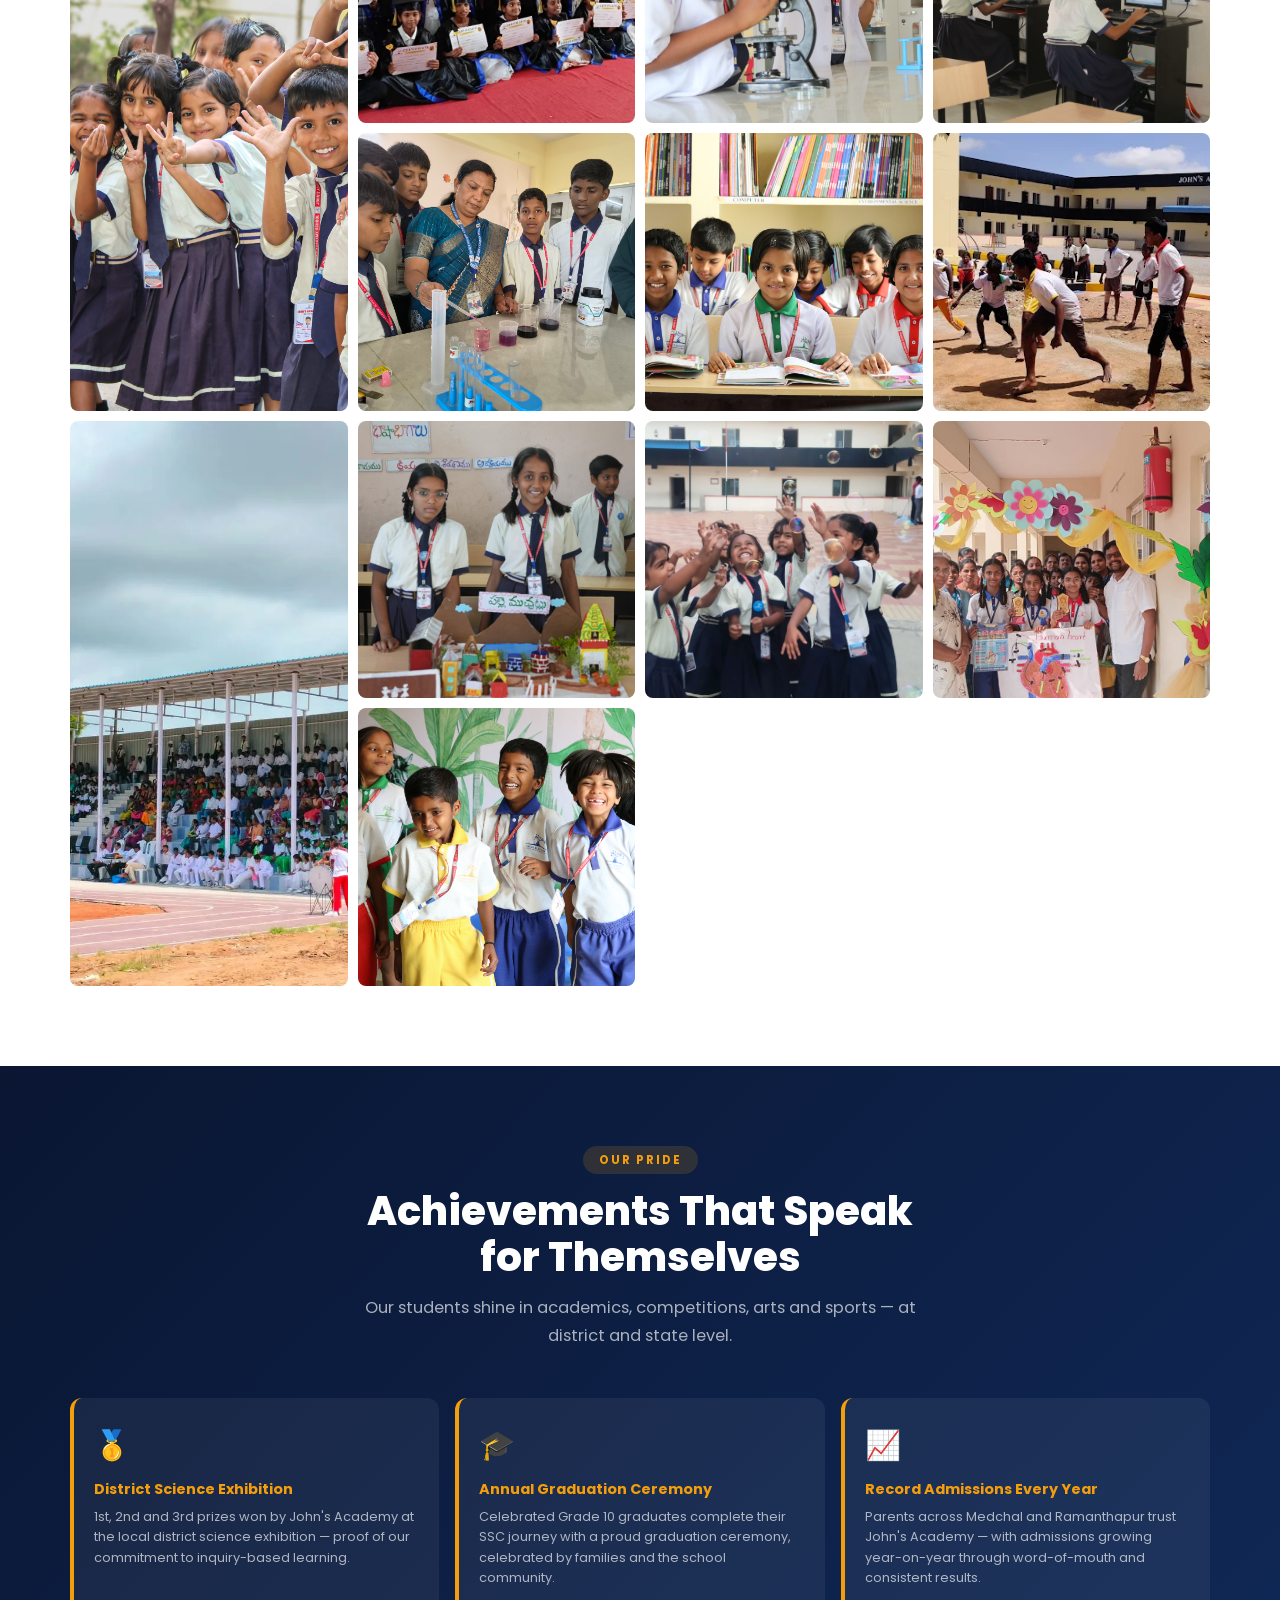
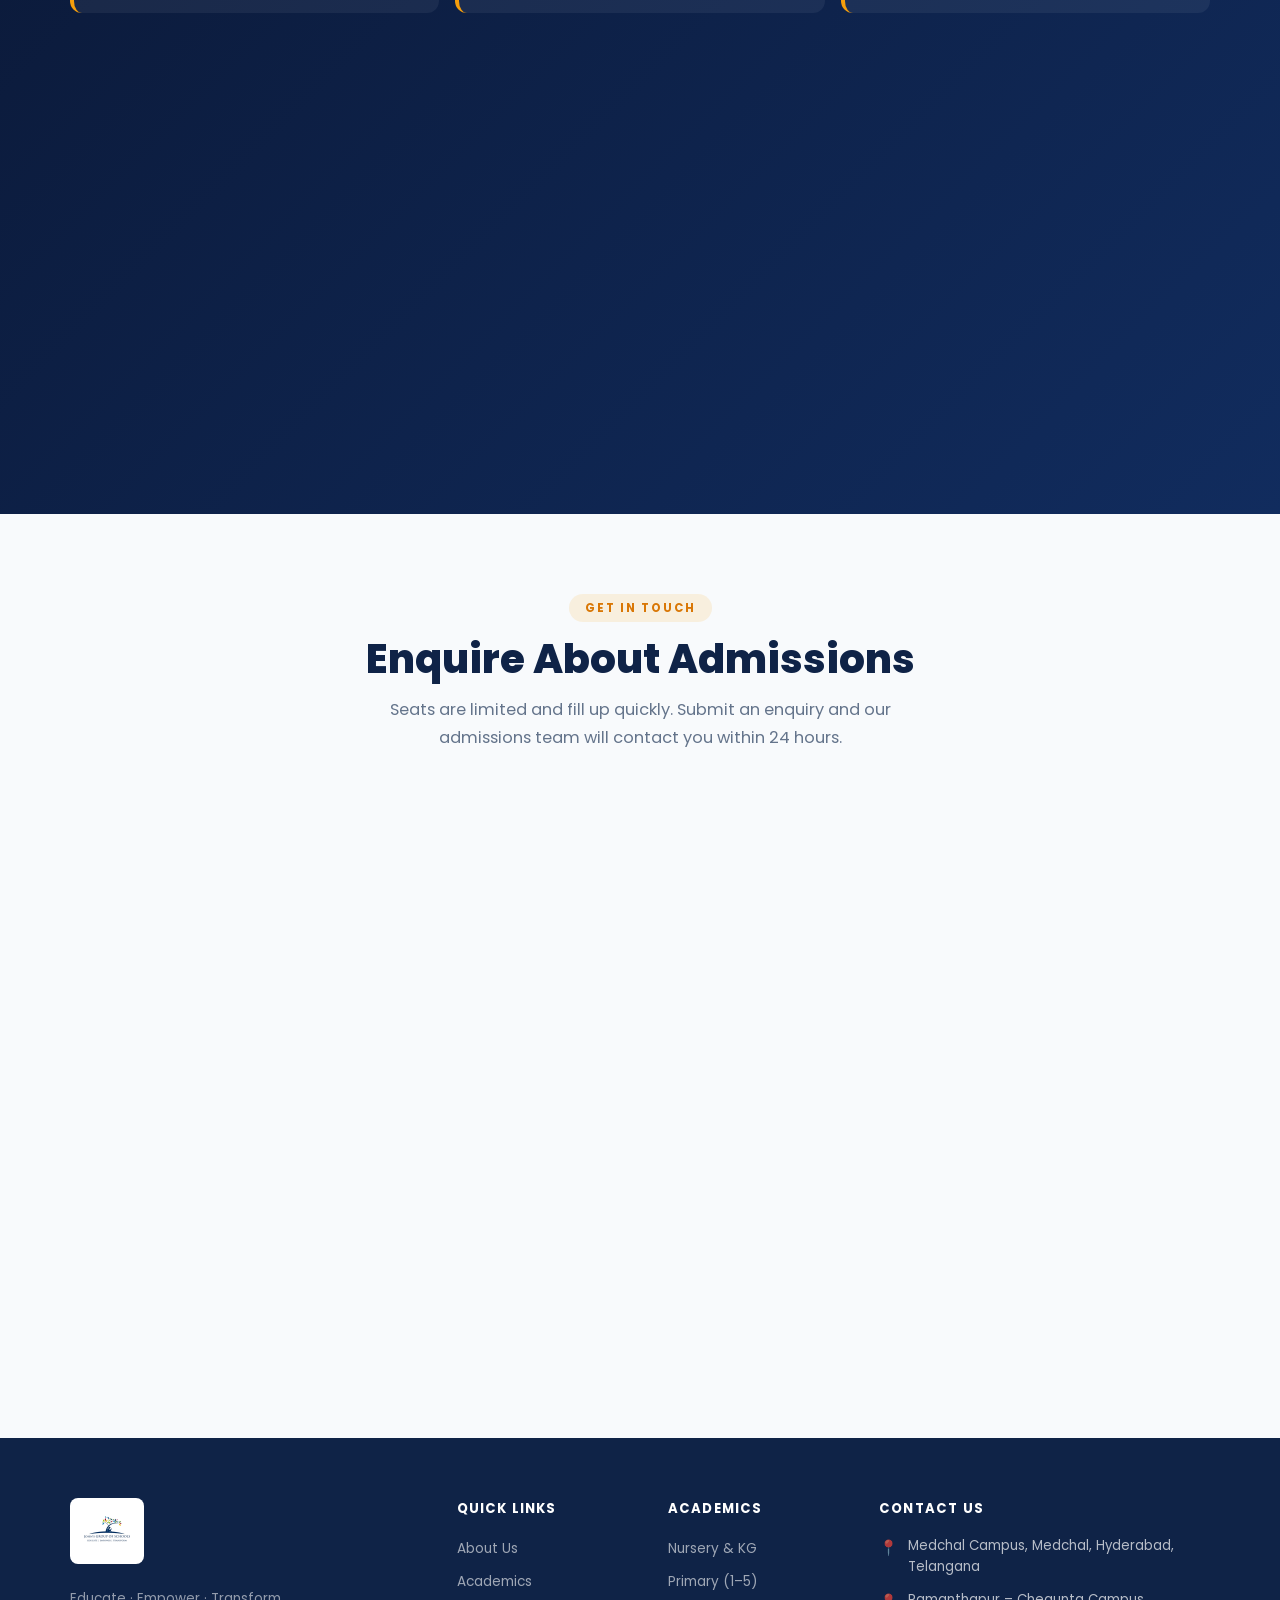
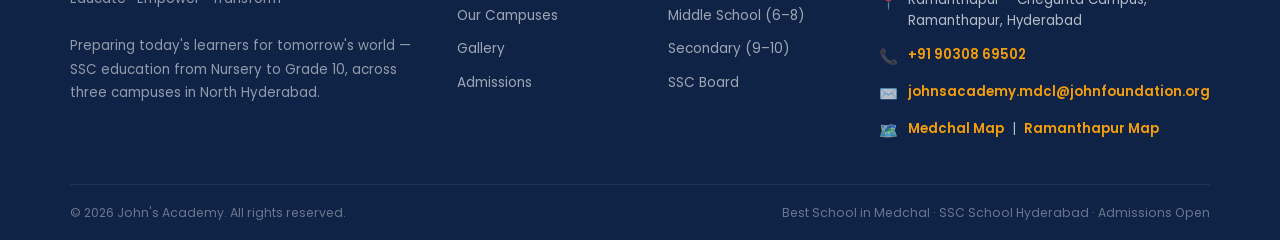
==== commit 7857d752: "Add BreadcrumbList schema and update sitemap lastmod Co-Authored-By: Claude Sonnet 4.6 <noreply@anth" ====
--- a/index.html
+++ b/index.html
@@ -223,6 +223,46 @@
           "@type": "Answer",
           "text": "John's Academy teaches young children — from Nursery through Grade 2 — in Telugu medium, with English introduced as a subject from the early years. This bilingual approach gives children in Medchal a strong mother-tongue foundation alongside English language skills."
         }
+      }
+    ]
+  }
+  </script>
+
+  <!-- Schema.org: BreadcrumbList -->
+  <script type="application/ld+json">
+  {
+    "@context": "https://schema.org",
+    "@type": "BreadcrumbList",
+    "itemListElement": [
+      {
+        "@type": "ListItem",
+        "position": 1,
+        "name": "Home",
+        "item": "https://www.johnsgroupofschools.com/"
+      },
+      {
+        "@type": "ListItem",
+        "position": 2,
+        "name": "About Us",
+        "item": "https://www.johnsgroupofschools.com/#about"
+      },
+      {
+        "@type": "ListItem",
+        "position": 3,
+        "name": "Academics",
+        "item": "https://www.johnsgroupofschools.com/#academics"
+      },
+      {
+        "@type": "ListItem",
+        "position": 4,
+        "name": "Our Campuses",
+        "item": "https://www.johnsgroupofschools.com/#campuses"
+      },
+      {
+        "@type": "ListItem",
+        "position": 5,
+        "name": "Admissions",
+        "item": "https://www.johnsgroupofschools.com/#admissions"
       }
     ]
   }
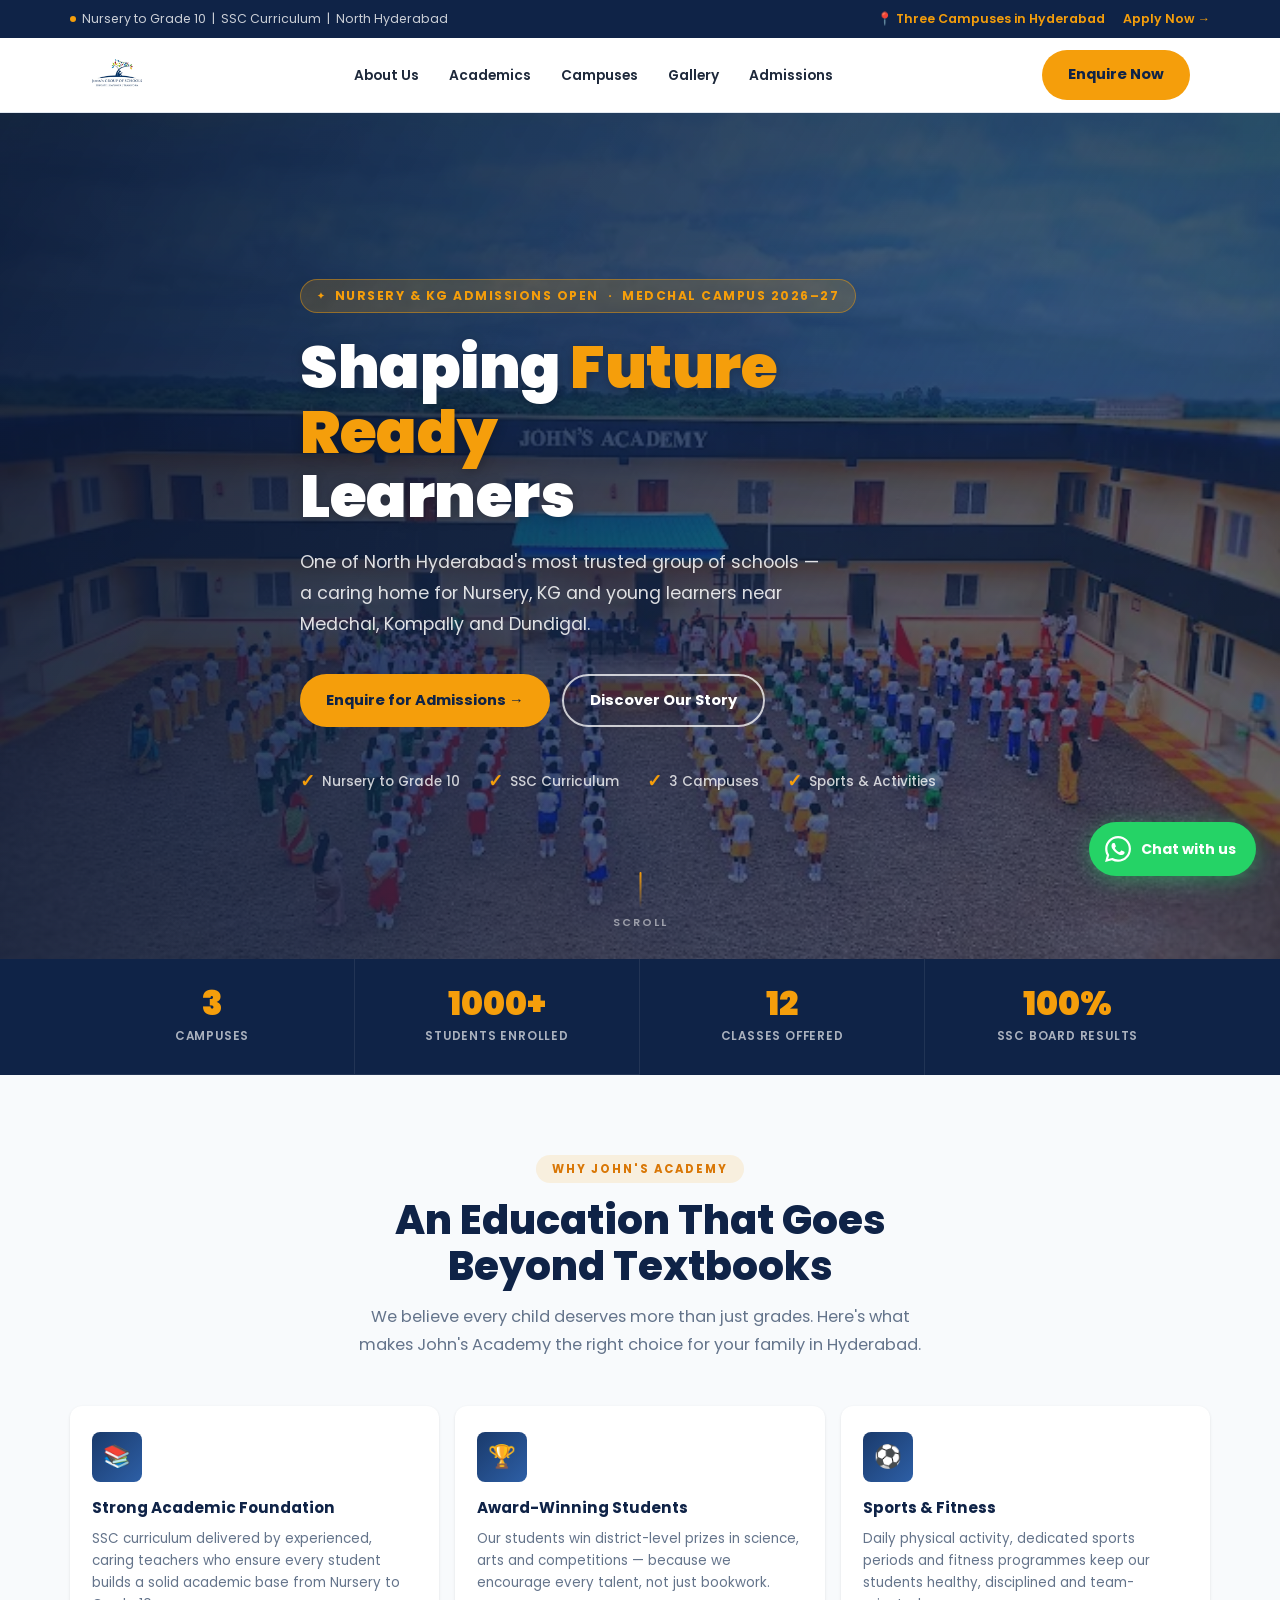
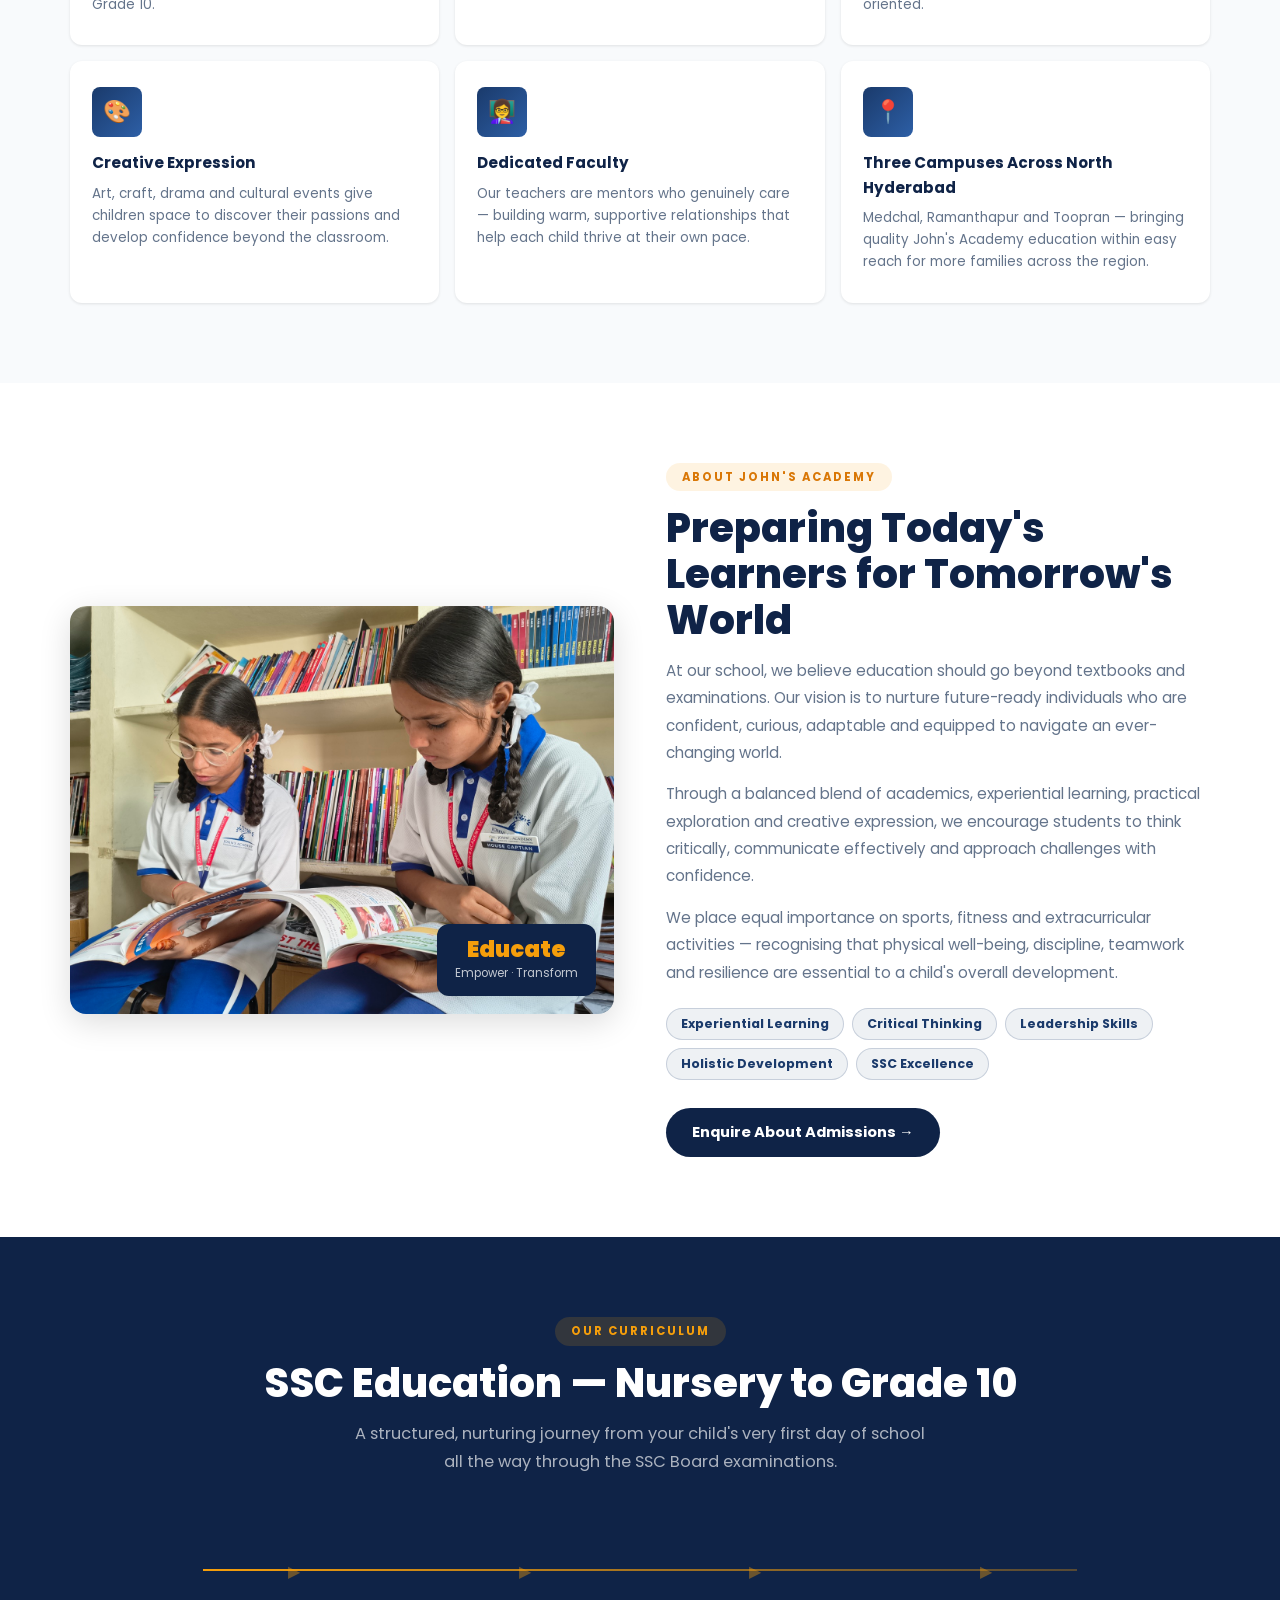
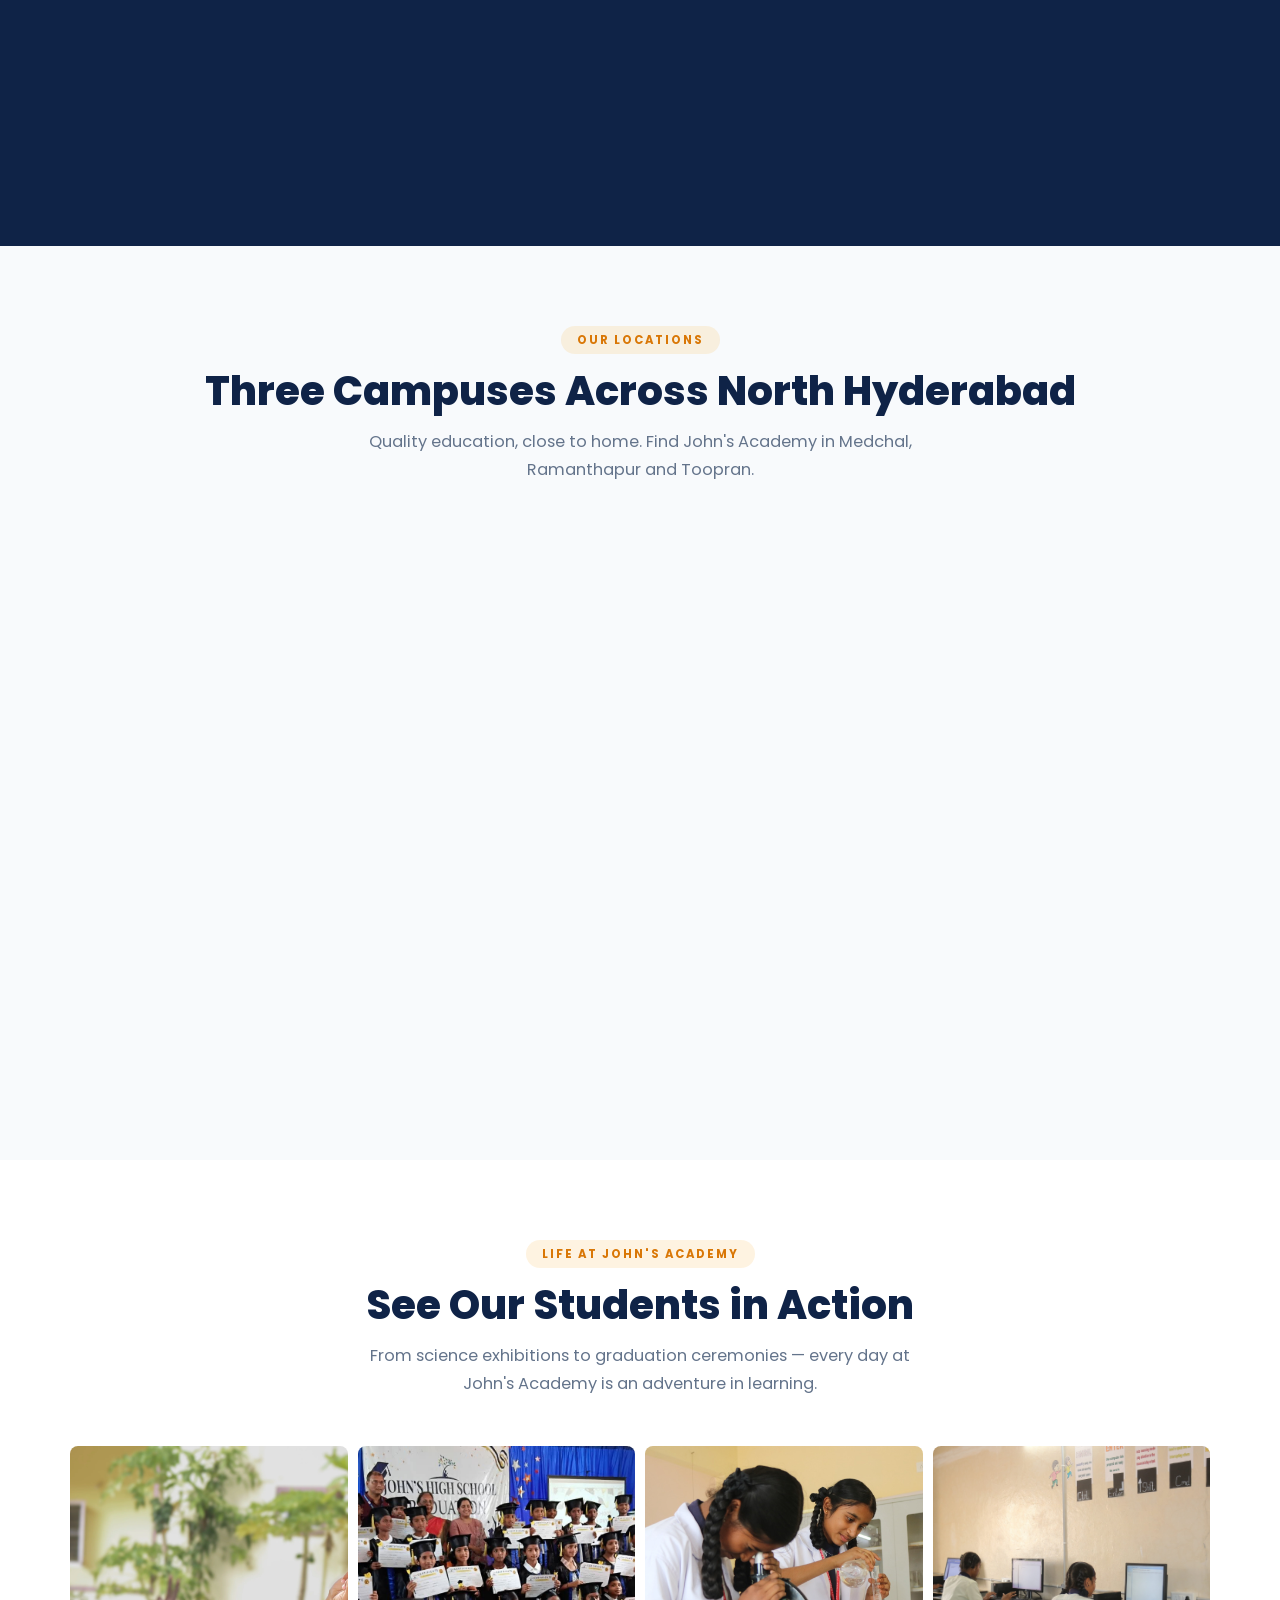
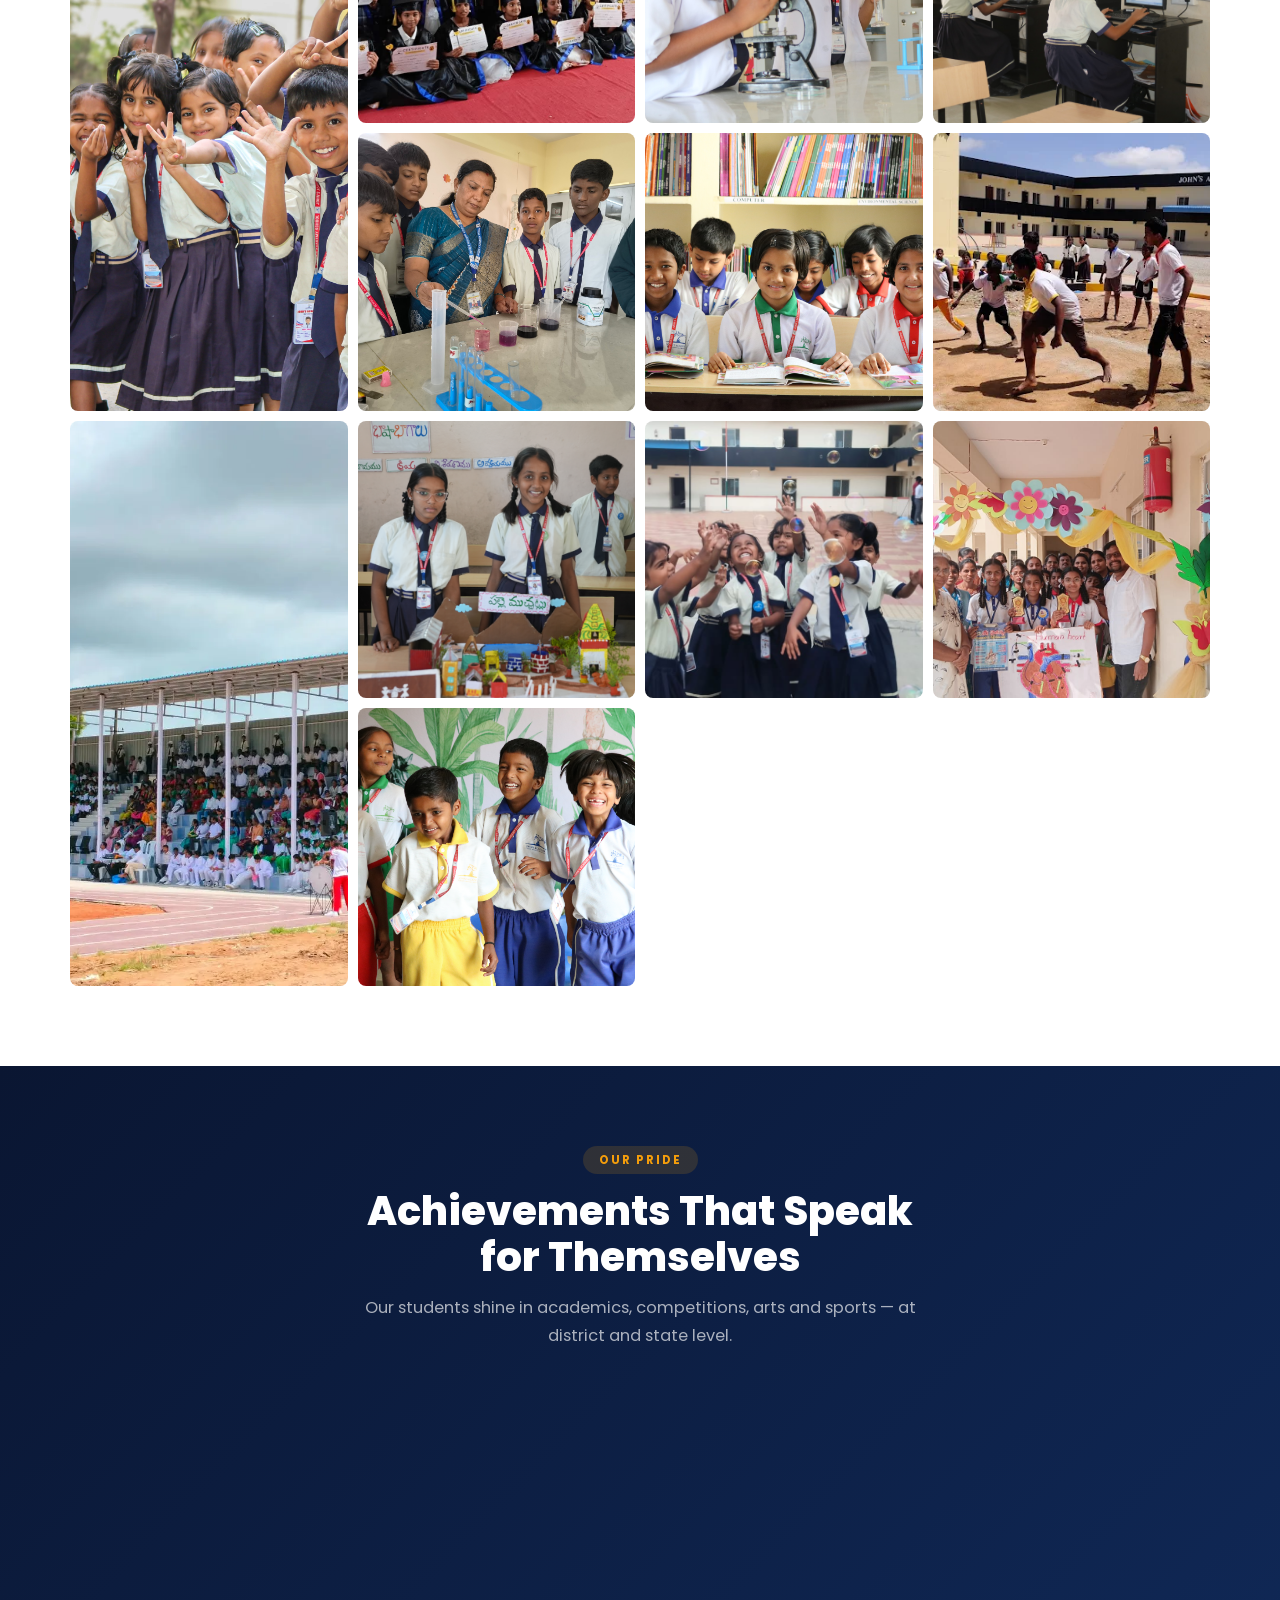
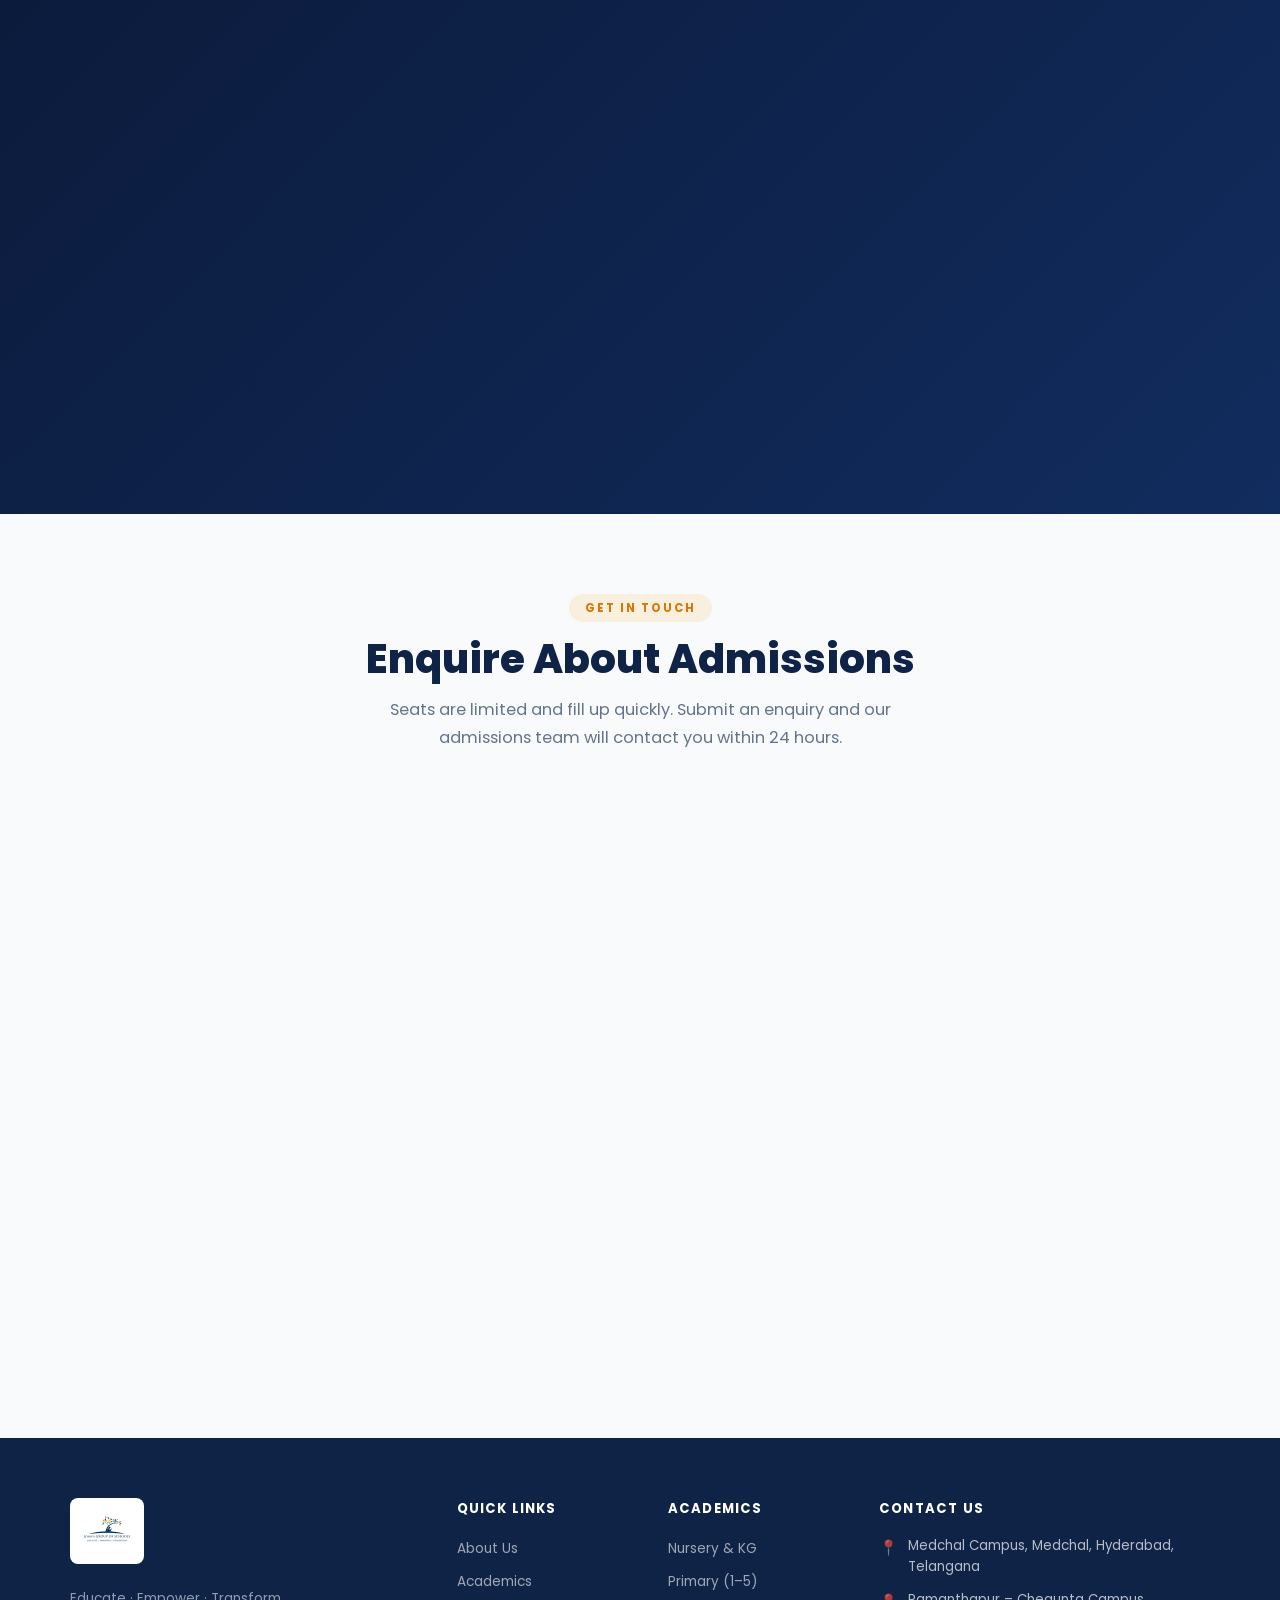
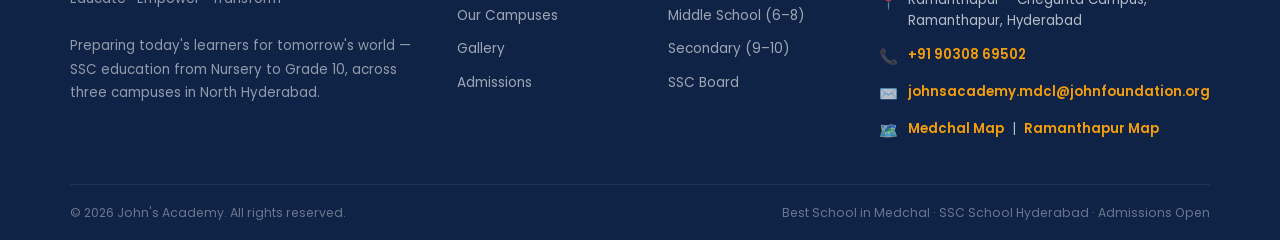
==== commit 13e9c203: "Add Google Analytics (GA4) with enquiry and contact-click tracking Co-Authored-By: Claude Opus 5.5 <" ====
--- a/index.html
+++ b/index.html
@@ -3,6 +3,15 @@
 <head>
   <meta charset="UTF-8" />
   <meta name="viewport" content="width=device-width, initial-scale=1.0" />
+
+  <!-- Google tag (gtag.js) -->
+  <script async src="https://www.googletagmanager.com/gtag/js?id=G-G1X57SPZ38"></script>
+  <script>
+    window.dataLayer = window.dataLayer || [];
+    function gtag(){dataLayer.push(arguments);}
+    gtag('js', new Date());
+    gtag('config', 'G-G1X57SPZ38');
+  </script>
   <title>John's Academy | Nursery &amp; Primary School in Medchal, Hyderabad | Admissions Open</title>
   <meta name="description" content="John's Academy, Medchal — nurturing Nursery, LKG, UKG &amp; primary school for young learners near Medchal, Kompally, Dundigal &amp; Suraram. SSC education from Nursery to Grade 10. Admissions open — call +91 90308 69502." />
   <meta name="keywords" content="nursery school Medchal, KG school near Medchal, best school for young children Medchal, school admissions Medchal 2026, preschool Medchal Hyderabad, Grade 1 admission Medchal, primary school near Medchal, school near Kompally, school near Dundigal, school near Suraram, SSC school Hyderabad, John's Academy Medchal, Telugu medium school Medchal, nursery school near me Hyderabad" />
@@ -2010,6 +2019,11 @@
       });
 
       if (res.ok) {
+        gtag('event', 'generate_lead', {
+          lead_source: 'enquiry_form',
+          child_class: this.childClass.value,
+          campus: this.campus.value
+        });
         document.getElementById('form-body').style.display = 'none';
         document.getElementById('form-success').style.display = 'block';
         document.getElementById('form-success').scrollIntoView({ behavior: 'smooth', block: 'center' });
@@ -2027,6 +2041,18 @@
     }
   });
 
+  /* ===== ANALYTICS: CONTACT CLICKS ===== */
+  document.addEventListener('click', e => {
+    const link = e.target.closest('a[href]');
+    if (!link) return;
+    const href = link.getAttribute('href');
+    let name;
+    if (href.startsWith('tel:')) name = 'click_call';
+    else if (href.startsWith('https://wa.me')) name = 'click_whatsapp';
+    else if (href.startsWith('mailto:')) name = 'click_email';
+    if (name) gtag('event', name, { link_location: link.closest('section, footer, header')?.id || 'page' });
+  });
+
   /* ===== GALLERY LIGHTBOX ===== */
   const lightbox = document.getElementById('lightbox');
   const lbImg = document.getElementById('lb-img');
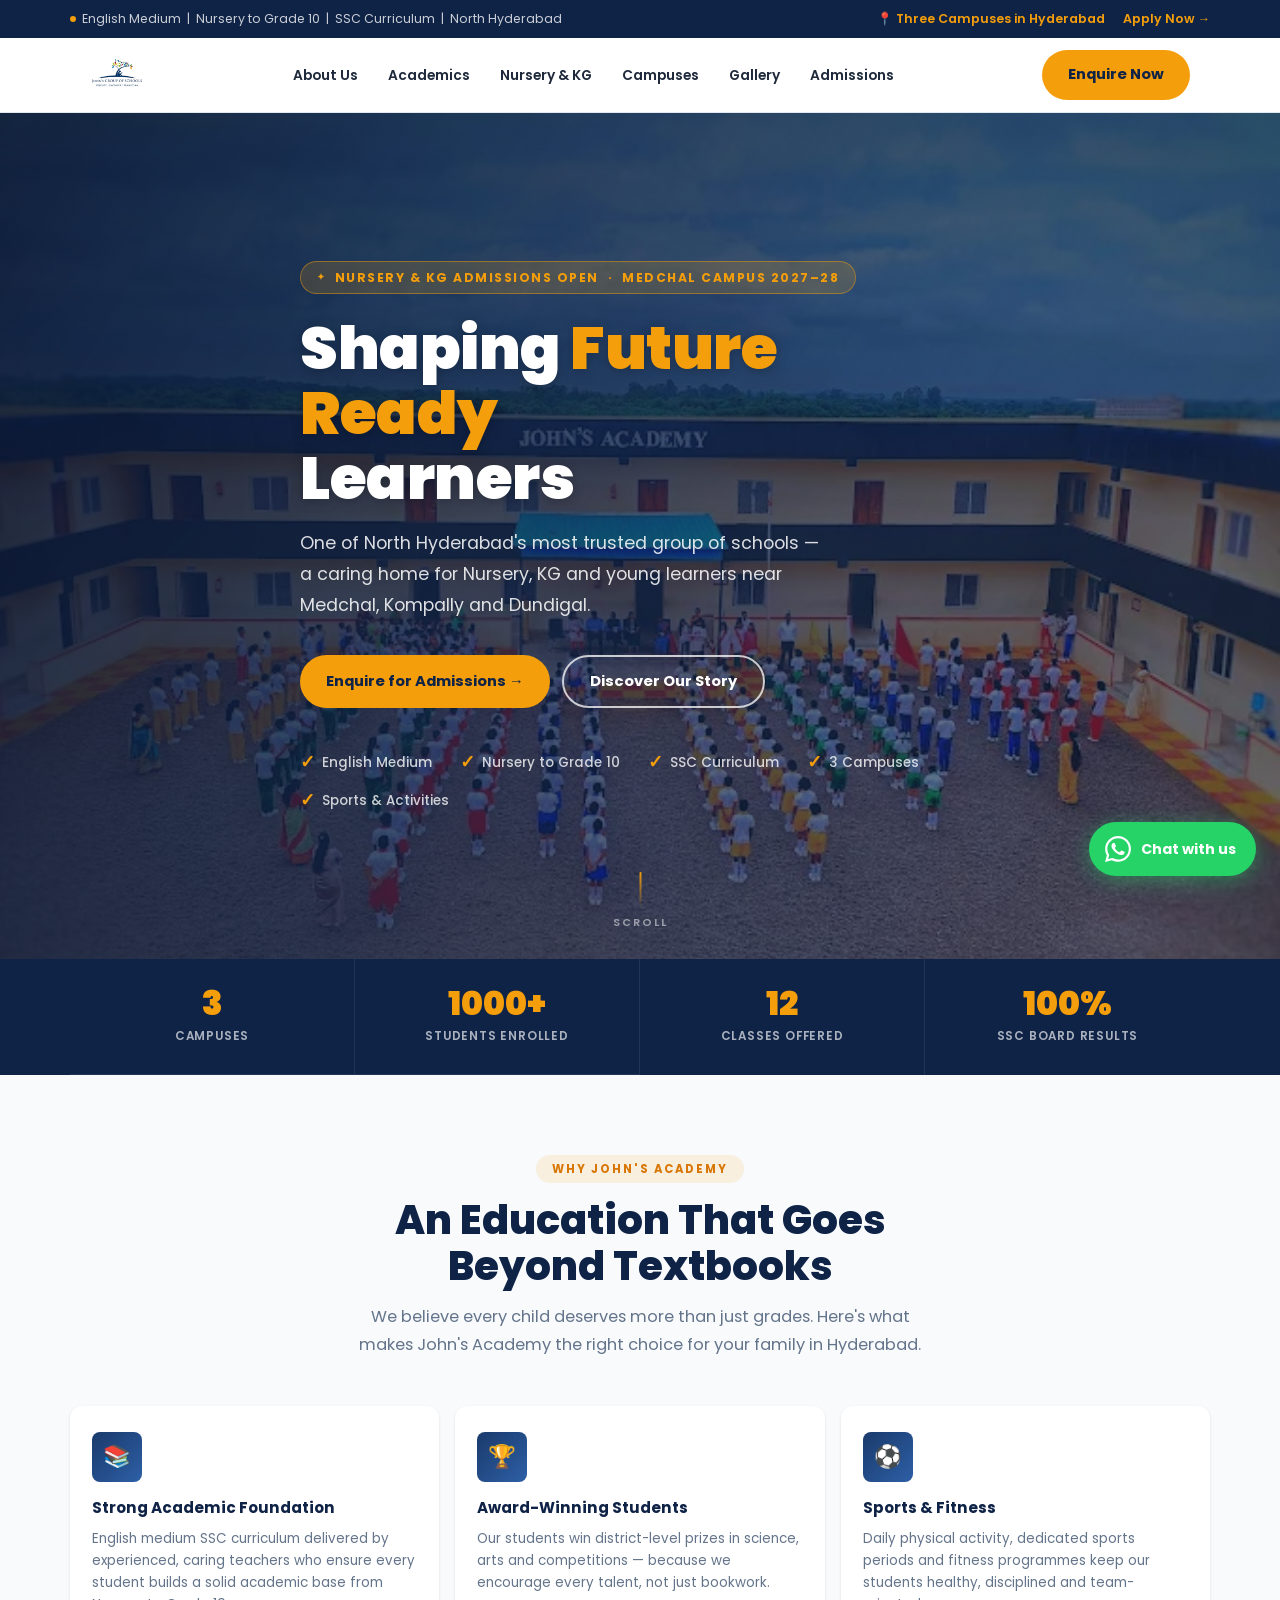
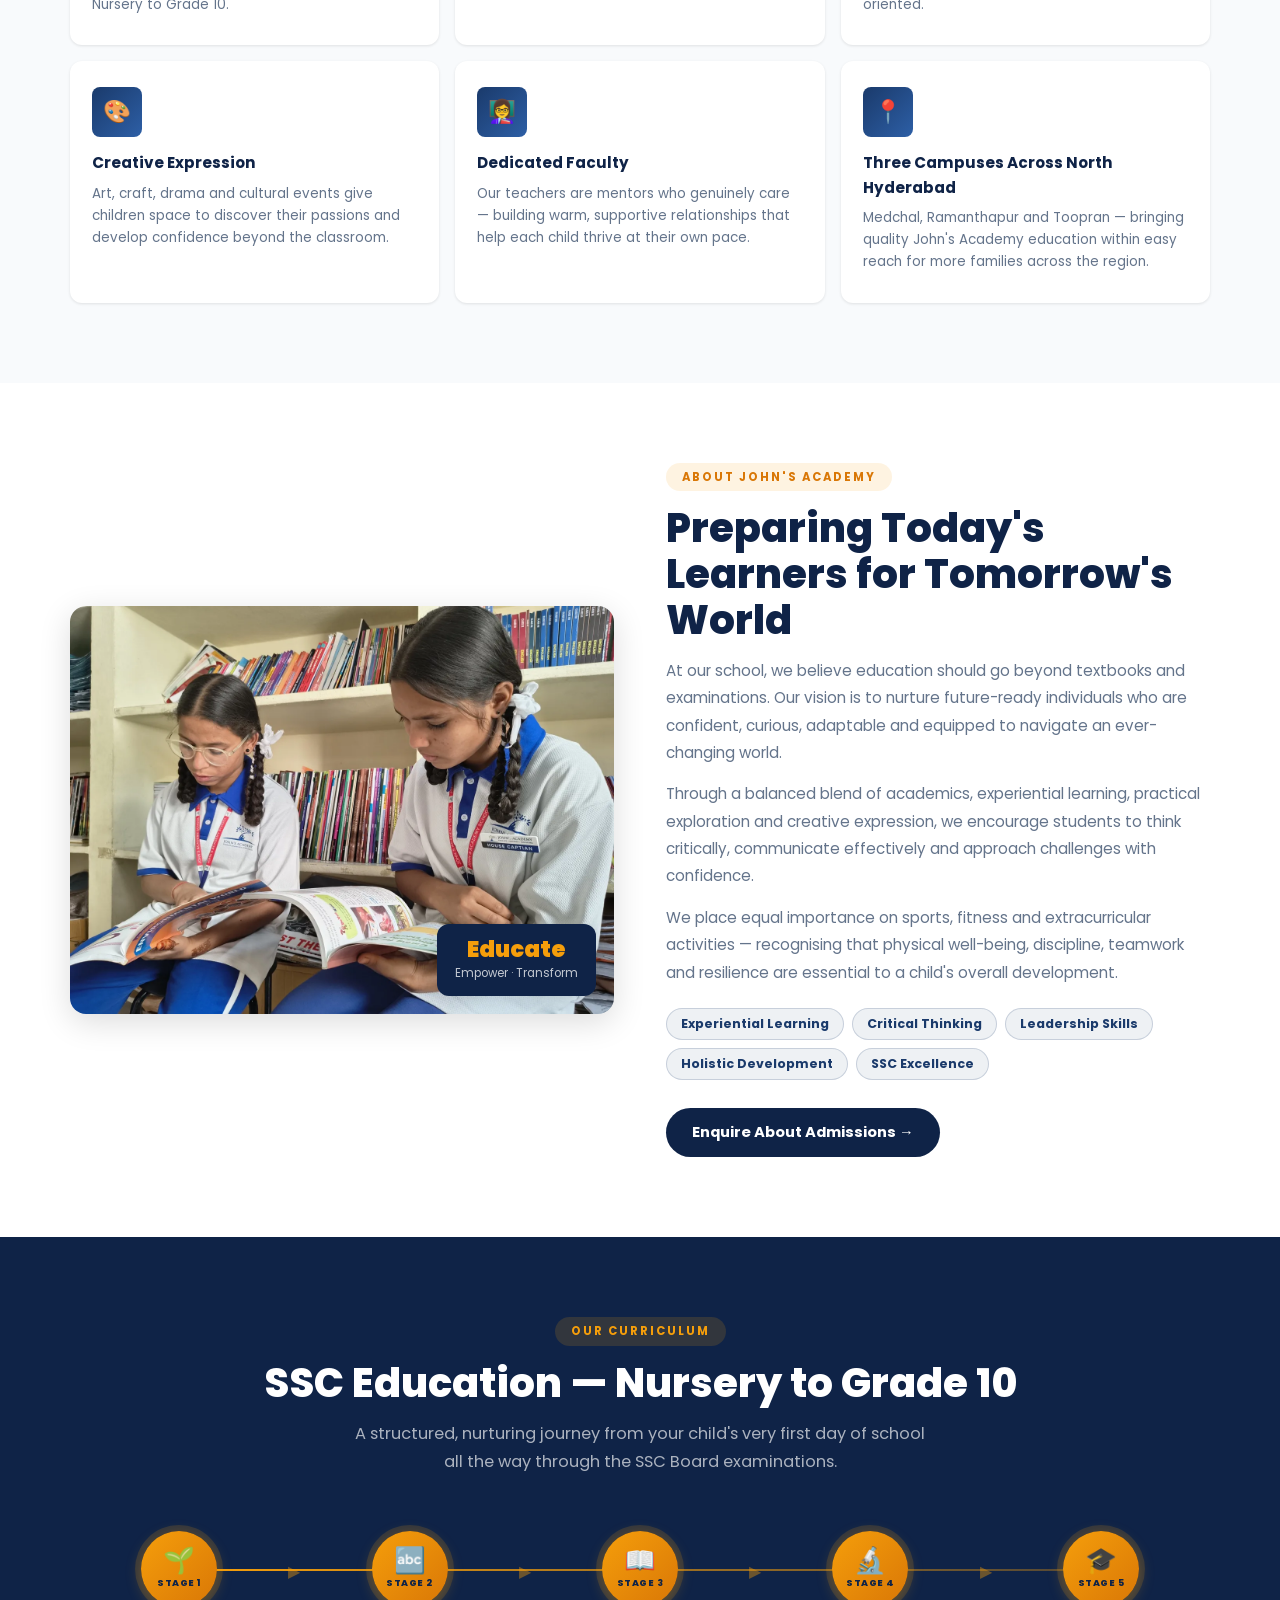
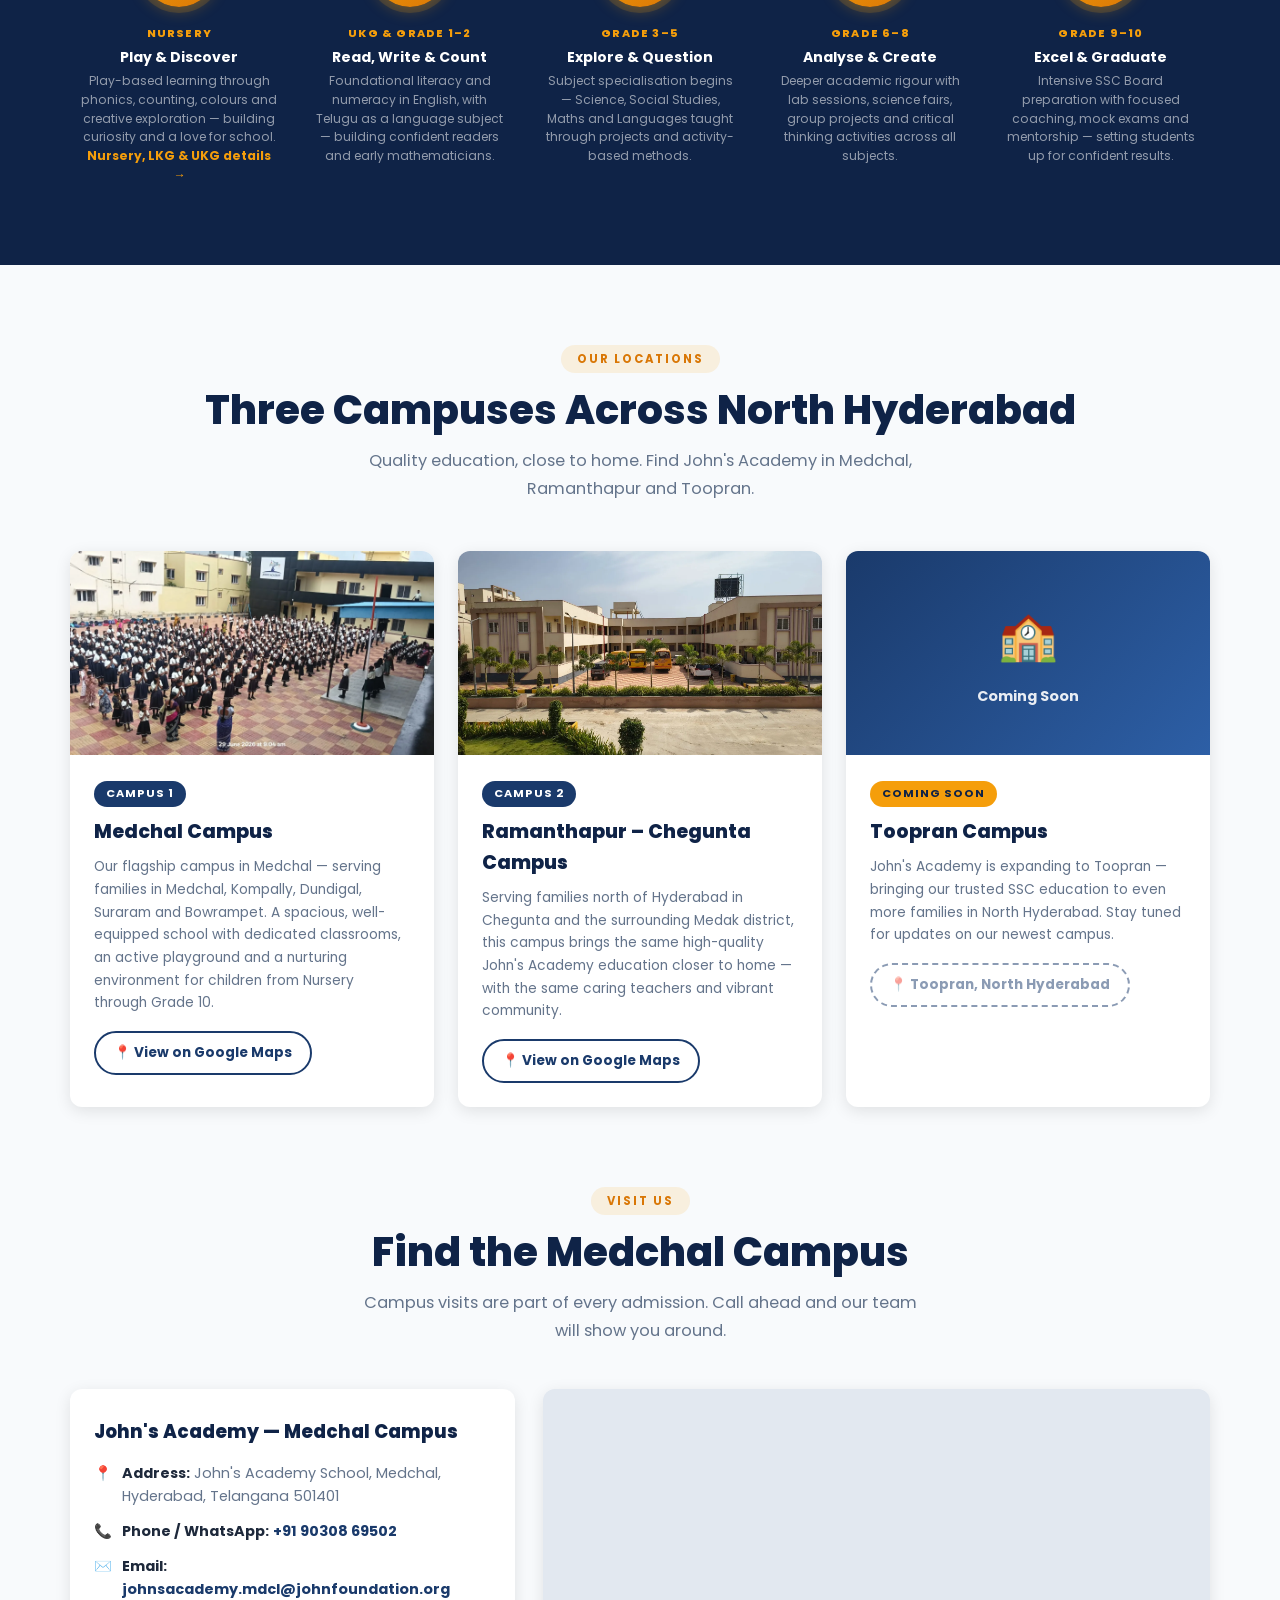
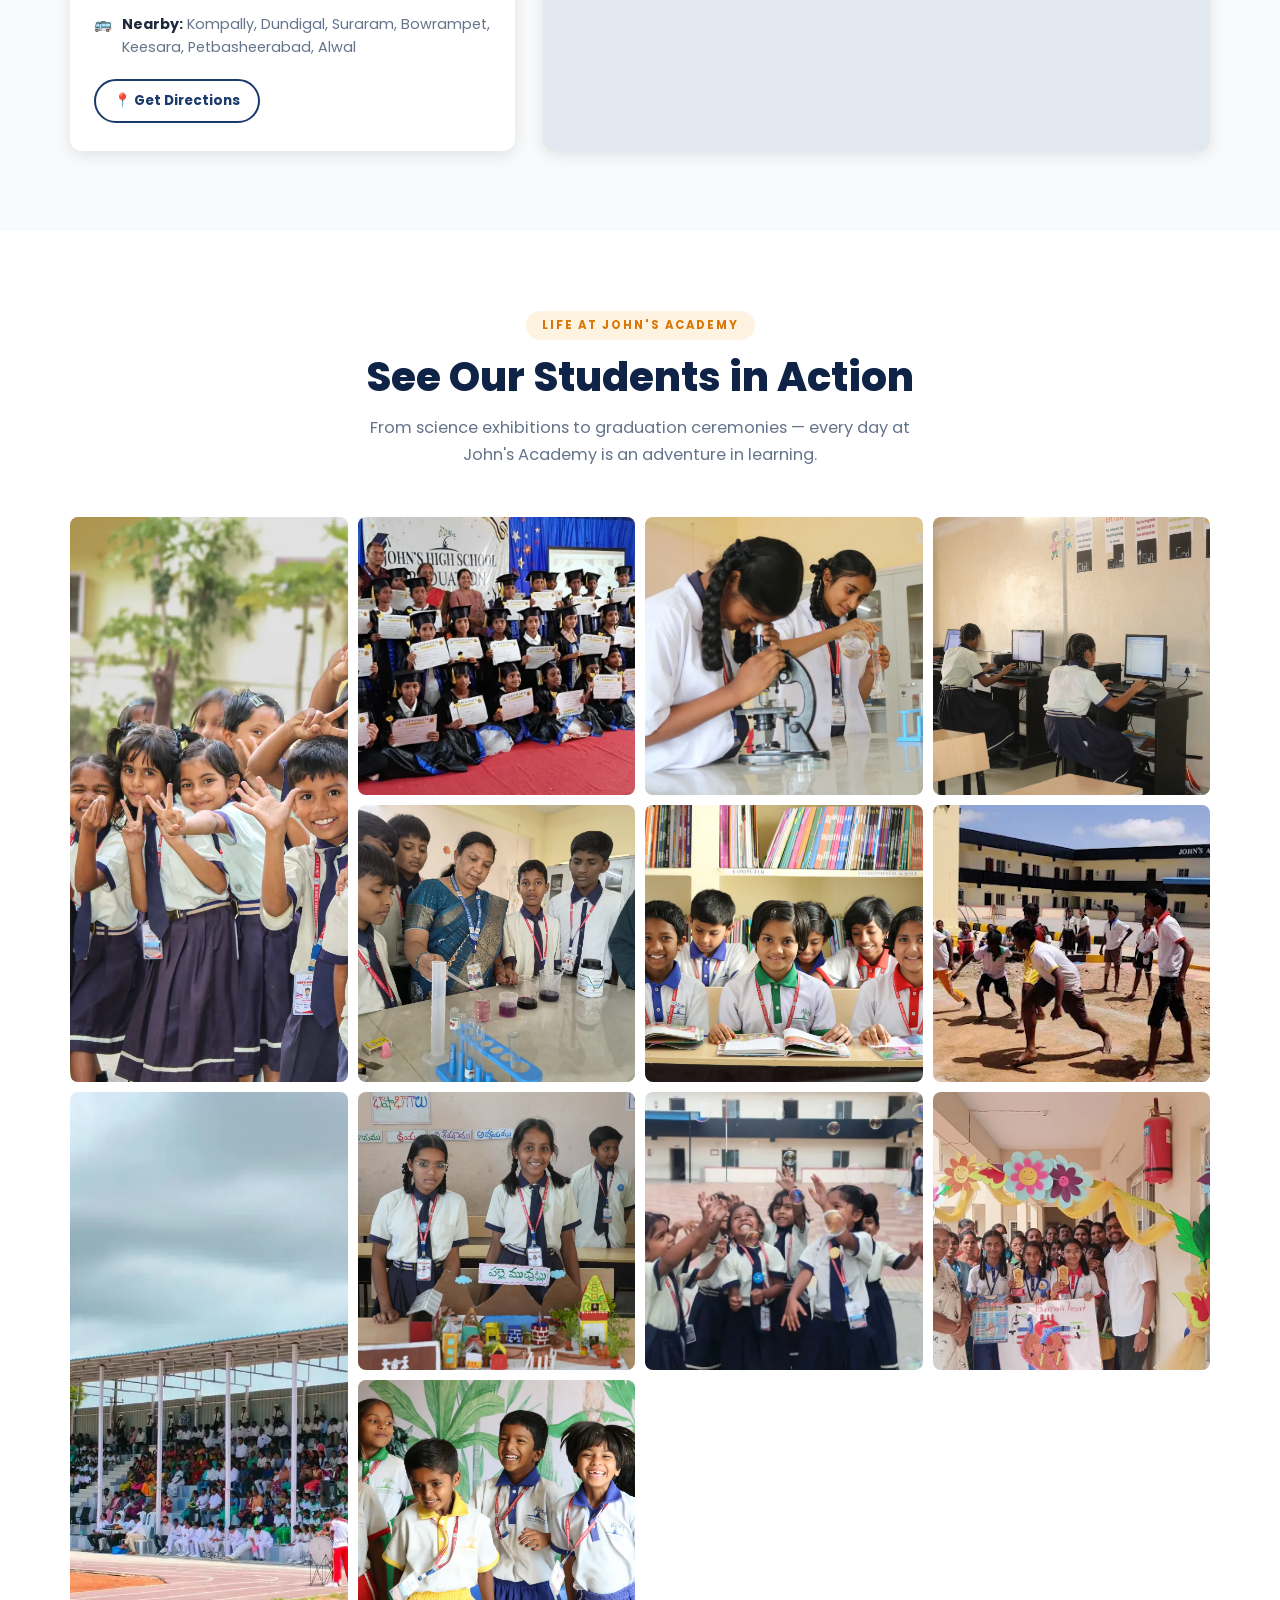
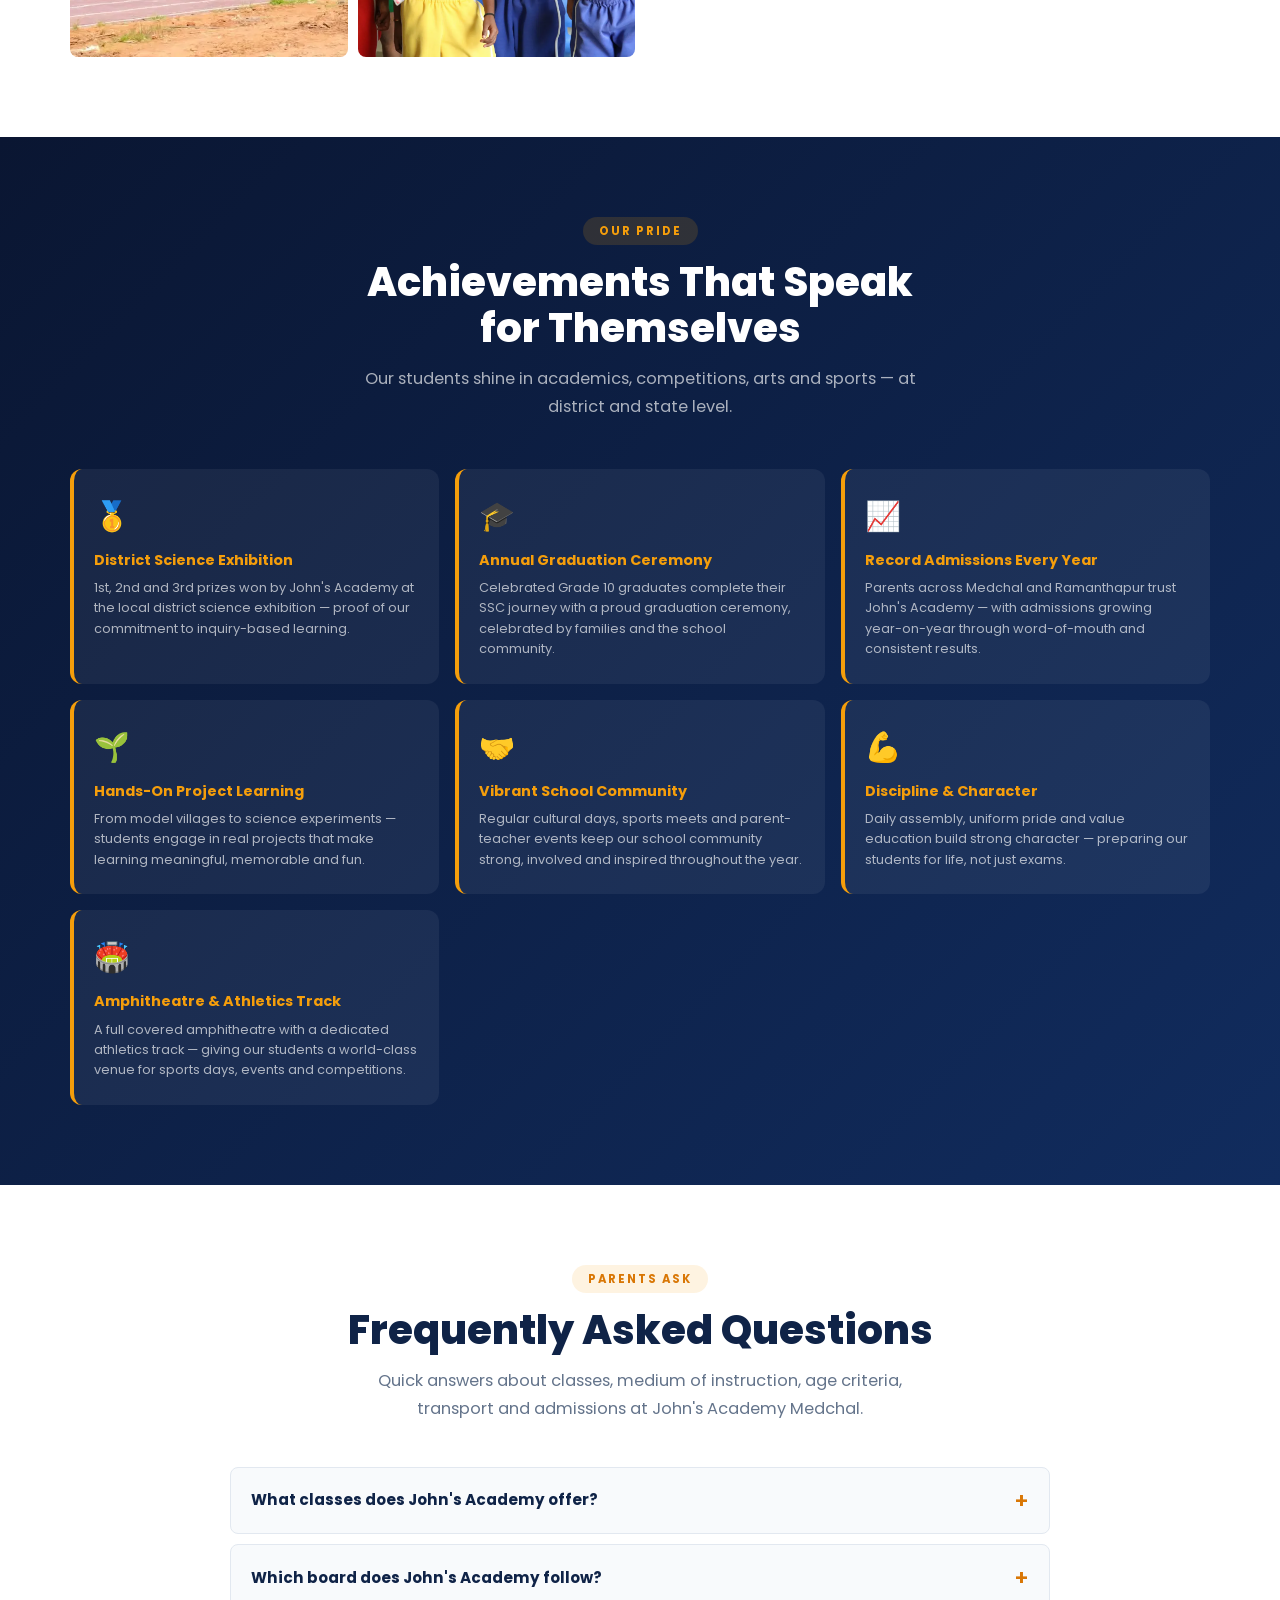
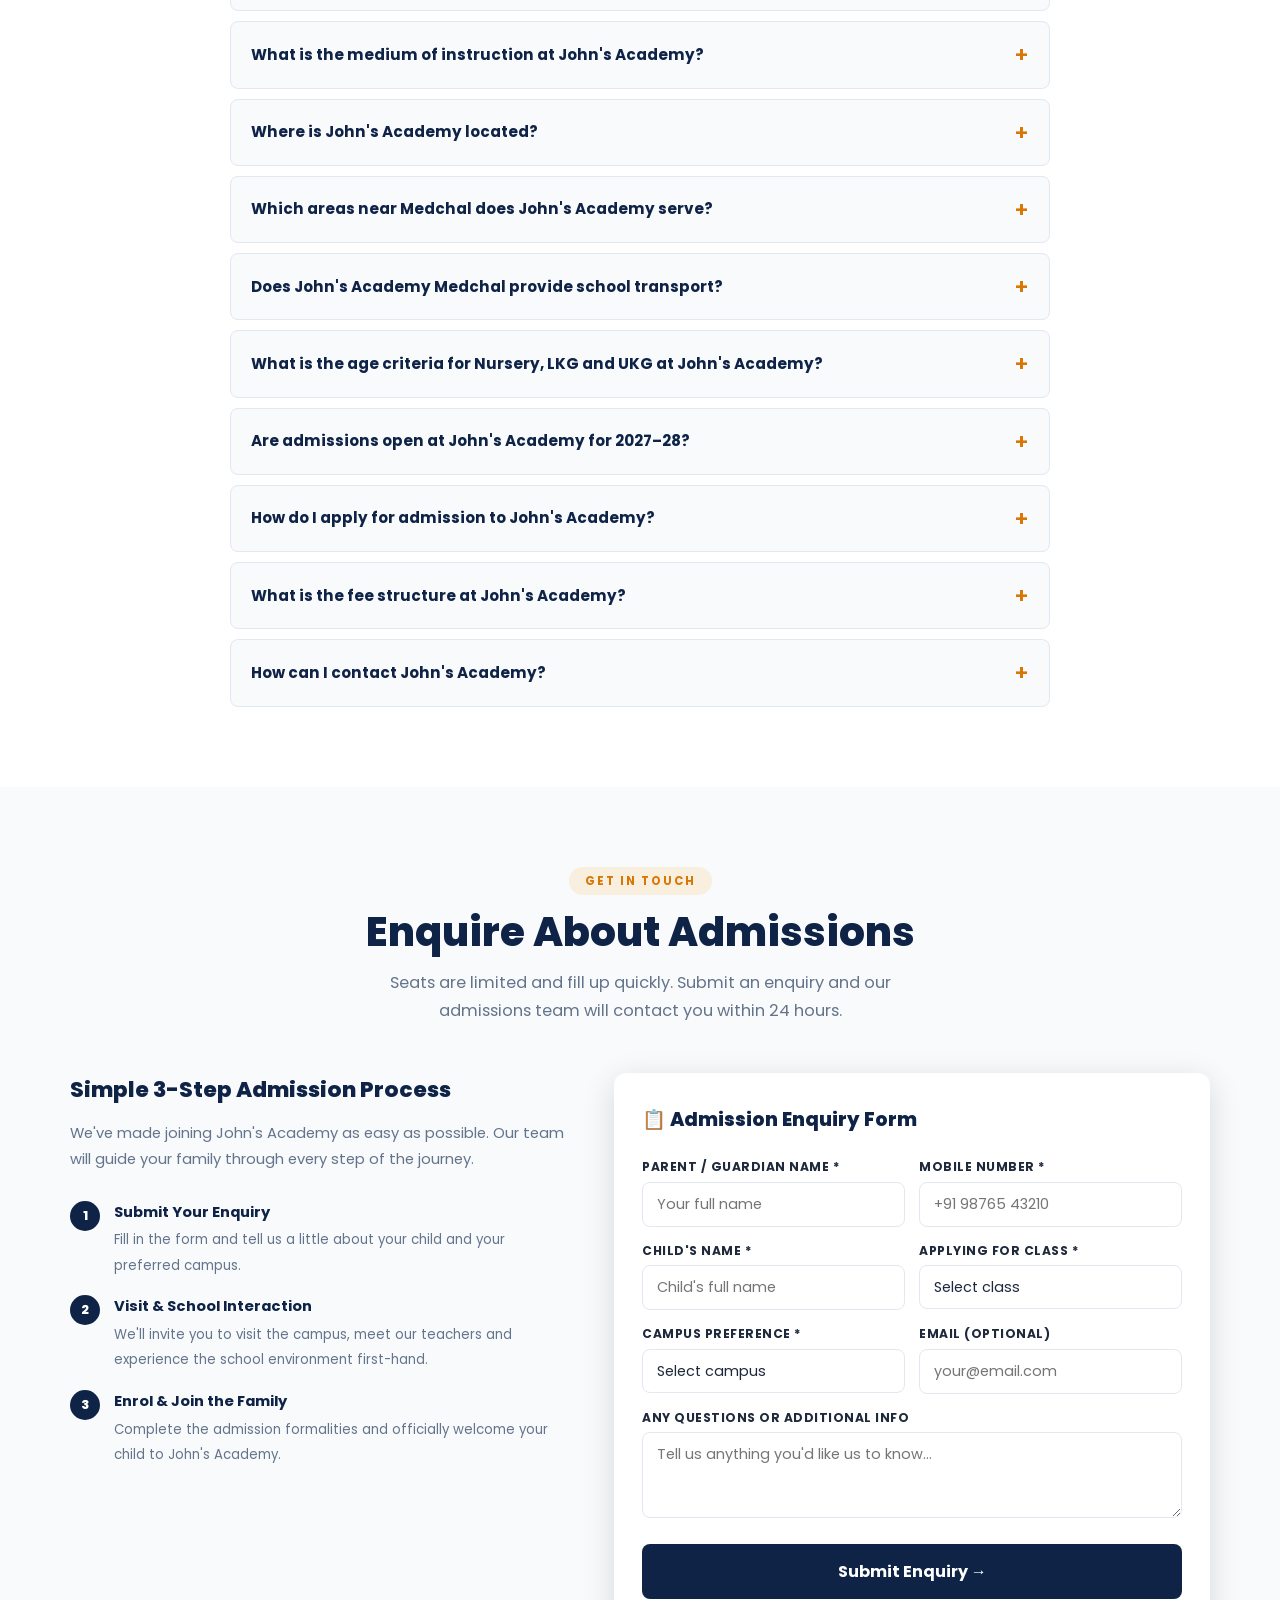
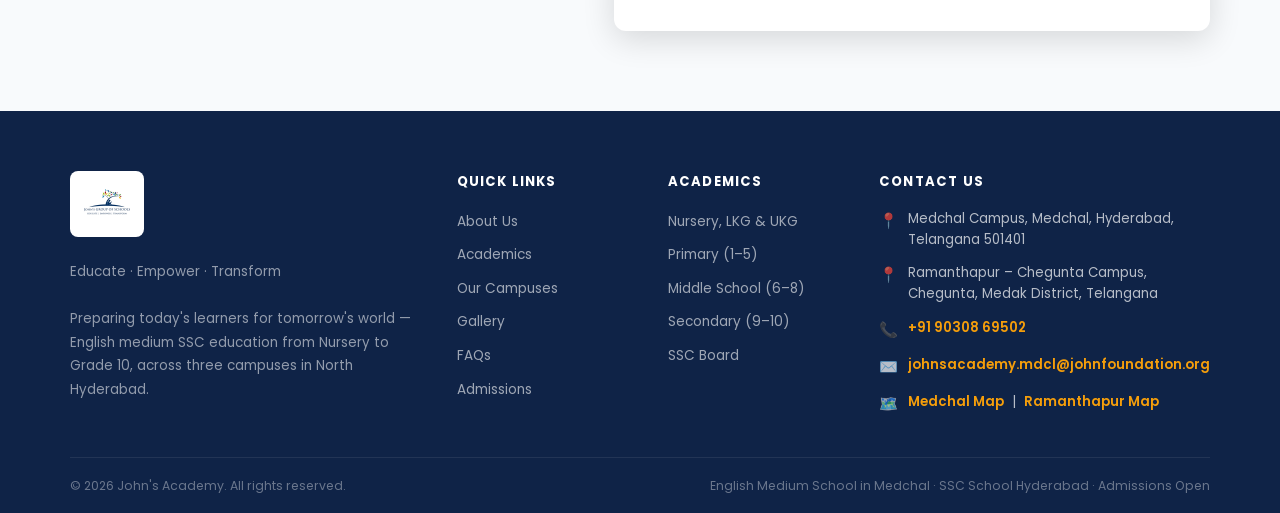
==== commit cd5b3837: "Split CSS/JS into separate files, add early-years page and web images - Move inline styles/scripts f" ====
--- a/index.html
+++ b/index.html
@@ -12,22 +12,21 @@
     gtag('js', new Date());
     gtag('config', 'G-G1X57SPZ38');
   </script>
-  <title>John's Academy | Nursery &amp; Primary School in Medchal, Hyderabad | Admissions Open</title>
-  <meta name="description" content="John's Academy, Medchal — nurturing Nursery, LKG, UKG &amp; primary school for young learners near Medchal, Kompally, Dundigal &amp; Suraram. SSC education from Nursery to Grade 10. Admissions open — call +91 90308 69502." />
-  <meta name="keywords" content="nursery school Medchal, KG school near Medchal, best school for young children Medchal, school admissions Medchal 2026, preschool Medchal Hyderabad, Grade 1 admission Medchal, primary school near Medchal, school near Kompally, school near Dundigal, school near Suraram, SSC school Hyderabad, John's Academy Medchal, Telugu medium school Medchal, nursery school near me Hyderabad" />
+  <title>John's Academy | English Medium School in Medchal, Hyderabad | Nursery to Grade 10</title>
+  <meta name="description" content="John's Academy, Medchal — English medium SSC school from Nursery, LKG &amp; UKG to Grade 10, for families in Medchal, Kompally, Dundigal &amp; Suraram. Admissions open — call +91 90308 69502." />
   <meta name="robots" content="index, follow" />
 
   <!-- Twitter Card -->
   <meta name="twitter:card" content="summary_large_image" />
-  <meta name="twitter:title" content="John's Academy | Nursery &amp; Primary School in Medchal, Hyderabad" />
-  <meta name="twitter:description" content="Nurturing Nursery, KG &amp; primary school in Medchal — SSC education from Nursery to Grade 10. Admissions open for 2026–27." />
-  <meta name="twitter:image" content="https://www.johnsgroupofschools.com/Images/WhatsApp%20Image%202026-06-29%20at%2010.01.26%20AM.jpg" />
+  <meta name="twitter:title" content="John's Academy | English Medium School in Medchal, Hyderabad" />
+  <meta name="twitter:description" content="English medium Nursery, KG &amp; primary school in Medchal — SSC education from Nursery to Grade 10. Admissions open for 2027–28." />
+  <meta name="twitter:image" content="https://www.johnsgroupofschools.com/Images/web/og-medchal-campus.jpg" />
 
   <!-- Geo / Local SEO -->
   <meta name="geo.region" content="IN-TG" />
   <meta name="geo.placename" content="Medchal, Hyderabad, Telangana" />
-  <meta name="geo.position" content="17.6291;78.4785" />
-  <meta name="ICBM" content="17.6291, 78.4785" />
+  <meta name="geo.position" content="17.6461575;78.4971854" />
+  <meta name="ICBM" content="17.6461575, 78.4971854" />
   <!-- Favicon -->
   <link rel="icon" type="image/png" sizes="32x32" href="favicon-32x32.png" />
   <link rel="icon" type="image/png" sizes="16x16" href="favicon-16x16.png" />
@@ -38,28 +37,32 @@
   <!-- Open Graph -->
   <meta property="og:type" content="website" />
   <meta property="og:url" content="https://www.johnsgroupofschools.com/" />
-  <meta property="og:title" content="John's Academy | Best SSC School in Medchal, Hyderabad" />
-  <meta property="og:description" content="One of North Hyderabad's most trusted group of schools. Nursery to Grade 10 across three campuses in Medchal, Ramanthapur and Toopran." />
-  <meta property="og:image" content="https://www.johnsgroupofschools.com/Images/WhatsApp%20Image%202026-06-29%20at%2010.01.26%20AM.jpg" />
+  <meta property="og:title" content="John's Academy | English Medium SSC School in Medchal, Hyderabad" />
+  <meta property="og:description" content="One of North Hyderabad's most trusted group of schools. English medium, Nursery to Grade 10, across three campuses in Medchal, Ramanthapur and Toopran." />
+  <meta property="og:image" content="https://www.johnsgroupofschools.com/Images/web/og-medchal-campus.jpg" />
 
   <!-- Schema.org: School -->
   <script type="application/ld+json">
   {
     "@context": "https://schema.org",
     "@type": "School",
+    "@id": "https://www.johnsgroupofschools.com/#school",
     "name": "John's Academy",
-    "alternateName": "Johns Academy Medchal",
+    "alternateName": [
+      "Johns Academy Medchal",
+      "John's Academy School",
+      "John's Group of Schools"
+    ],
     "url": "https://www.johnsgroupofschools.com/",
-    "description": "SSC school in Medchal and Ramanthapur, Hyderabad offering education from Nursery to Grade 10",
+    "description": "English medium SSC school in Medchal, Hyderabad, offering Nursery, LKG, UKG and Grades 1 to 10 under the Telangana State Board.",
     "logo": "https://www.johnsgroupofschools.com/logo.jpg",
+    "image": "https://www.johnsgroupofschools.com/Images/web/og-medchal-campus.jpg",
     "telephone": "+919030869502",
     "email": "johnsacademy.mdcl@johnfoundation.org",
     "slogan": "Educate | Empower | Transform",
-    "educationalLevel": "Nursery to Grade 10",
-    "curriculumType": "SSC",
+    "knowsLanguage": "en",
     "address": {
       "@type": "PostalAddress",
-      "streetAddress": "Medchal",
       "addressLocality": "Medchal",
       "addressRegion": "Telangana",
       "postalCode": "501401",
@@ -67,36 +70,39 @@
     },
     "geo": {
       "@type": "GeoCoordinates",
-      "latitude": 17.6291,
-      "longitude": 78.4785
+      "latitude": 17.6461575,
+      "longitude": 78.4971854
     },
-    "serviceArea": {
-      "@type": "GeoCircle",
-      "geoMidpoint": {
-        "@type": "GeoCoordinates",
-        "latitude": 17.6291,
-        "longitude": 78.4785
-      },
-      "geoRadius": "7000"
-    },
-    "areaServed": ["Medchal", "Kompally", "Dundigal", "Suraram", "Bowrampet", "Keesara", "Petbasheerabad", "Alwal", "Medchal-Malkajgiri"],
-    "speakable": {
-      "@type": "SpeakableSpecification",
-      "cssSelector": [".hero h1", ".hero-desc", ".section-title"]
-    },
+    "hasMap": "https://maps.app.goo.gl/aVeXxxRHamtPox5g7",
+    "areaServed": [
+      "Medchal",
+      "Kompally",
+      "Dundigal",
+      "Suraram",
+      "Bowrampet",
+      "Keesara",
+      "Petbasheerabad",
+      "Alwal",
+      "Medchal-Malkajgiri"
+    ],
     "sameAs": [
-      "https://maps.app.goo.gl/aVeXxxRHamtPox5g7",
-      "https://maps.app.goo.gl/dgGGG1SZxpVEkE3ZA"
+      "https://maps.app.goo.gl/aVeXxxRHamtPox5g7"
     ],
     "location": [
       {
         "@type": "Place",
         "name": "Medchal Campus",
         "hasMap": "https://maps.app.goo.gl/aVeXxxRHamtPox5g7",
+        "geo": {
+          "@type": "GeoCoordinates",
+          "latitude": 17.6461575,
+          "longitude": 78.4971854
+        },
         "address": {
           "@type": "PostalAddress",
           "addressLocality": "Medchal",
           "addressRegion": "Telangana",
+          "postalCode": "501401",
           "addressCountry": "IN"
         }
       },
@@ -104,9 +110,25 @@
         "@type": "Place",
         "name": "Ramanthapur – Chegunta Campus",
         "hasMap": "https://maps.app.goo.gl/dgGGG1SZxpVEkE3ZA",
+        "geo": {
+          "@type": "GeoCoordinates",
+          "latitude": 17.9366974,
+          "longitude": 78.4578672
+        },
         "address": {
           "@type": "PostalAddress",
-          "addressLocality": "Ramanthapur",
+          "streetAddress": "Ramanthapur",
+          "addressLocality": "Chegunta",
+          "addressRegion": "Telangana",
+          "addressCountry": "IN"
+        }
+      },
+      {
+        "@type": "Place",
+        "name": "Toopran Campus (opening soon)",
+        "address": {
+          "@type": "PostalAddress",
+          "addressLocality": "Toopran",
           "addressRegion": "Telangana",
           "addressCountry": "IN"
         }
@@ -115,7 +137,7 @@
   }
   </script>
 
-  <!-- Schema.org: FAQPage -->
+  <!-- Schema.org: FAQPage (mirrors the visible FAQ section) -->
   <script type="application/ld+json">
   {
     "@context": "https://schema.org",
@@ -126,7 +148,7 @@
         "name": "What classes does John's Academy offer?",
         "acceptedAnswer": {
           "@type": "Answer",
-          "text": "John's Academy offers education from Nursery to Grade 10, covering Nursery, LKG, UKG, Primary (Grades 1–5), Middle School (Grades 6–8), and Secondary (Grades 9–10)."
+          "text": "John's Academy offers education from Nursery to Grade 10: Nursery, LKG and UKG, Primary (Grades 1–5), Middle School (Grades 6–8) and Secondary (Grades 9–10)."
         }
       },
       {
@@ -139,10 +161,50 @@
       },
       {
         "@type": "Question",
+        "name": "What is the medium of instruction at John's Academy?",
+        "acceptedAnswer": {
+          "@type": "Answer",
+          "text": "John's Academy is an English medium school. All classes from Nursery to Grade 10 are taught in English, and Telugu is taught as a language subject as per the Telangana State Board syllabus."
+        }
+      },
+      {
+        "@type": "Question",
         "name": "Where is John's Academy located?",
         "acceptedAnswer": {
           "@type": "Answer",
-          "text": "John's Academy has campuses in North Hyderabad: Medchal Campus in Medchal, and Ramanthapur – Chegunta Campus in Ramanthapur. A third campus in Toopran is coming soon."
+          "text": "John's Academy has two campuses open today: the Medchal Campus in Medchal, Hyderabad (PIN 501401), and the Ramanthapur – Chegunta Campus near Chegunta in Medak district, north of Hyderabad. A third campus in Toopran is coming soon."
+        }
+      },
+      {
+        "@type": "Question",
+        "name": "Which areas near Medchal does John's Academy serve?",
+        "acceptedAnswer": {
+          "@type": "Answer",
+          "text": "The Medchal Campus is convenient for families in Medchal and nearby areas including Kompally, Dundigal, Suraram, Bowrampet, Keesara, Petbasheerabad and Alwal."
+        }
+      },
+      {
+        "@type": "Question",
+        "name": "Does John's Academy Medchal provide school transport?",
+        "acceptedAnswer": {
+          "@type": "Answer",
+          "text": "John's Academy offers school transport for students in Medchal and nearby areas including Kompally, Dundigal and Suraram. Call our admissions team on +91 90308 69502 to check the routes near your home."
+        }
+      },
+      {
+        "@type": "Question",
+        "name": "What is the age criteria for Nursery, LKG and UKG at John's Academy?",
+        "acceptedAnswer": {
+          "@type": "Answer",
+          "text": "Nursery is for children aged 2.5 to 3.5 years, LKG for 3.5 to 4.5 years, and UKG for 4.5 to 5.5 years. Please call +91 90308 69502 to confirm the exact cut-off date for the upcoming academic year."
+        }
+      },
+      {
+        "@type": "Question",
+        "name": "Are admissions open at John's Academy for 2027–28?",
+        "acceptedAnswer": {
+          "@type": "Answer",
+          "text": "Yes. Admissions for the 2027–28 academic year are open for all classes from Nursery to Grade 10. Seats fill quickly, especially in Nursery, LKG and UKG, so we recommend enquiring early."
         }
       },
       {
@@ -150,23 +212,15 @@
         "name": "How do I apply for admission to John's Academy?",
         "acceptedAnswer": {
           "@type": "Answer",
-          "text": "Submit an admission enquiry at www.johnsgroupofschools.com. Our admissions team will contact you within 24 hours to schedule a campus visit and guide you through the 3-step process: Enquiry, Campus Visit, and Enrolment."
-        }
-      },
-      {
-        "@type": "Question",
-        "name": "Are admissions open at John's Academy?",
-        "acceptedAnswer": {
-          "@type": "Answer",
-          "text": "Yes, admissions are currently open at John's Academy for all classes from Nursery to Grade 10. Seats are limited, so we recommend enquiring early to secure your child's place."
-        }
-      },
-      {
-        "@type": "Question",
-        "name": "What is the medium of instruction at John's Academy?",
-        "acceptedAnswer": {
-          "@type": "Answer",
-          "text": "John's Academy offers Telugu medium instruction following the SSC curriculum of the Telangana State Board."
+          "text": "There are three steps: submit an enquiry on this website or call +91 90308 69502; visit the campus and meet our teachers; then complete the admission formalities. Our admissions team contacts every enquiry within 24 hours."
+        }
+      },
+      {
+        "@type": "Question",
+        "name": "What is the fee structure at John's Academy?",
+        "acceptedAnswer": {
+          "@type": "Answer",
+          "text": "Fees depend on the class. Call our admissions team on +91 90308 69502 or submit an enquiry, and we will share the full fee details for your child's class during your campus visit."
         }
       },
       {
@@ -174,1105 +228,21 @@
         "name": "How can I contact John's Academy?",
         "acceptedAnswer": {
           "@type": "Answer",
-          "text": "You can reach John's Academy by phone at +91 90308 69502 or by email at johnsacademy.mdcl@johnfoundation.org. You can also fill the online enquiry form at www.johnsgroupofschools.com."
-        }
-      },
-      {
-        "@type": "Question",
-        "name": "What is the minimum age for Nursery admission at John's Academy Medchal?",
-        "acceptedAnswer": {
-          "@type": "Answer",
-          "text": "Children aged 2.5 to 3.5 years are typically eligible for Nursery admission at John's Academy Medchal. LKG is for children aged 3.5 to 4.5 years, and UKG for 4.5 to 5.5 years. Please call +91 90308 69502 or visit www.johnsgroupofschools.com to confirm the exact age criteria for the upcoming academic year."
-        }
-      },
-      {
-        "@type": "Question",
-        "name": "Is John's Academy Medchal good for young children in Nursery, LKG and UKG?",
-        "acceptedAnswer": {
-          "@type": "Answer",
-          "text": "Yes. John's Academy Medchal provides a nurturing, play-based early years environment for Nursery, LKG and UKG children. Classrooms are safe and colourful, with caring teachers who focus on phonics, numeracy, motor skills, creative expression and social development — building a strong, happy foundation before formal schooling begins."
-        }
-      },
-      {
-        "@type": "Question",
-        "name": "Which areas near Medchal does John's Academy serve?",
-        "acceptedAnswer": {
-          "@type": "Answer",
-          "text": "John's Academy Medchal Campus is conveniently located for families in Medchal and surrounding areas including Kompally, Dundigal, Suraram, Bowrampet, Keesara, Petbasheerabad and Alwal — all within approximately 7 km. School transport may be available on select routes; please enquire with our admissions team at +91 90308 69502."
-        }
-      },
-      {
-        "@type": "Question",
-        "name": "Does John's Academy Medchal provide school transport?",
-        "acceptedAnswer": {
-          "@type": "Answer",
-          "text": "John's Academy offers school transport facilities for students in Medchal and nearby areas including Kompally, Dundigal and Suraram. Please contact our admissions team at +91 90308 69502 to enquire about available transport routes near your home."
-        }
-      },
-      {
-        "@type": "Question",
-        "name": "What is the fee structure at John's Academy Medchal for Nursery and KG?",
-        "acceptedAnswer": {
-          "@type": "Answer",
-          "text": "For details on John's Academy's fee structure for Nursery, LKG, UKG and all classes from Grade 1 to Grade 10, please contact our admissions team directly at +91 90308 69502 or submit an enquiry at www.johnsgroupofschools.com. Our team will share full fee details during your campus visit."
-        }
-      },
-      {
-        "@type": "Question",
-        "name": "Are 2026–27 Nursery and KG admissions open at John's Academy?",
-        "acceptedAnswer": {
-          "@type": "Answer",
-          "text": "Yes, admissions for the 2026–27 academic year are currently open at John's Academy for Nursery, LKG, UKG and all classes from Grade 1 to Grade 10. Seats fill quickly, especially in the early years. We recommend enquiring early at www.johnsgroupofschools.com or calling +91 90308 69502."
-        }
-      },
-      {
-        "@type": "Question",
-        "name": "What language is used to teach young children at John's Academy?",
-        "acceptedAnswer": {
-          "@type": "Answer",
-          "text": "John's Academy teaches young children — from Nursery through Grade 2 — in Telugu medium, with English introduced as a subject from the early years. This bilingual approach gives children in Medchal a strong mother-tongue foundation alongside English language skills."
+          "text": "Call or WhatsApp +91 90308 69502, email johnsacademy.mdcl@johnfoundation.org, or fill in the admission enquiry form on this website."
         }
       }
     ]
   }
   </script>
 
-  <!-- Schema.org: BreadcrumbList -->
-  <script type="application/ld+json">
-  {
-    "@context": "https://schema.org",
-    "@type": "BreadcrumbList",
-    "itemListElement": [
-      {
-        "@type": "ListItem",
-        "position": 1,
-        "name": "Home",
-        "item": "https://www.johnsgroupofschools.com/"
-      },
-      {
-        "@type": "ListItem",
-        "position": 2,
-        "name": "About Us",
-        "item": "https://www.johnsgroupofschools.com/#about"
-      },
-      {
-        "@type": "ListItem",
-        "position": 3,
-        "name": "Academics",
-        "item": "https://www.johnsgroupofschools.com/#academics"
-      },
-      {
-        "@type": "ListItem",
-        "position": 4,
-        "name": "Our Campuses",
-        "item": "https://www.johnsgroupofschools.com/#campuses"
-      },
-      {
-        "@type": "ListItem",
-        "position": 5,
-        "name": "Admissions",
-        "item": "https://www.johnsgroupofschools.com/#admissions"
-      }
-    ]
-  }
-  </script>
-
   <!-- Preload hero image for LCP -->
-  <link rel="preload" as="image" href="Images/unnamed (2).webp" fetchpriority="high" />
-
-  <!-- Schema.org: HowTo — Admissions Process -->
-  <script type="application/ld+json">
-  {
-    "@context": "https://schema.org",
-    "@type": "HowTo",
-    "name": "How to Apply for Admission at John's Academy Medchal",
-    "description": "Simple 3-step process to enrol your child at John's Academy Medchal or Ramanthapur campus — for Nursery, KG or any class up to Grade 10.",
-    "estimatedCost": {
-      "@type": "MonetaryAmount",
-      "currency": "INR",
-      "value": "0"
-    },
-    "step": [
-      {
-        "@type": "HowToStep",
-        "position": 1,
-        "name": "Submit Your Enquiry",
-        "text": "Fill in the online admission enquiry form at www.johnsgroupofschools.com with your child's name, the class applying for (Nursery, LKG, UKG, Grade 1–10), your preferred campus and your contact number. Alternatively, call +91 90308 69502 directly."
-      },
-      {
-        "@type": "HowToStep",
-        "position": 2,
-        "name": "Campus Visit & School Interaction",
-        "text": "Our admissions team will contact you within 24 hours to schedule a campus visit. Meet our teachers, see the early years classrooms and playgrounds, and experience the John's Academy environment first-hand."
-      },
-      {
-        "@type": "HowToStep",
-        "position": 3,
-        "name": "Enrol & Join the Family",
-        "text": "Complete the admission formalities, submit the required documents and officially welcome your child to John's Academy. Our team will guide you through every step."
-      }
-    ]
-  }
-  </script>
-
+  <link rel="preload" as="image" href="Images/web/hero-students-medchal.webp" fetchpriority="high" />
   <!-- Google Fonts -->
   <link rel="preconnect" href="https://fonts.googleapis.com" />
   <link rel="preconnect" href="https://fonts.gstatic.com" crossorigin />
   <link href="https://fonts.googleapis.com/css2?family=Poppins:wght@300;400;500;600;700;800;900&display=swap" rel="stylesheet" />
 
-  <style>
-    /* ===== RESET & VARIABLES ===== */
-    *, *::before, *::after { box-sizing: border-box; margin: 0; padding: 0; }
-
-    :root {
-      --navy:       #1a3a6b;
-      --navy-dark:  #0f2347;
-      --navy-light: #2d5fa6;
-      --gold:       #f59e0b;
-      --gold-dark:  #d97706;
-      --gold-light: #fde68a;
-      --red:        #dc2626;
-      --white:      #ffffff;
-      --off-white:  #f8fafc;
-      --light-grey: #e2e8f0;
-      --text-dark:  #1e293b;
-      --text-grey:  #64748b;
-      --shadow-sm:  0 1px 3px rgba(0,0,0,0.1);
-      --shadow-md:  0 4px 16px rgba(0,0,0,0.1);
-      --shadow-lg:  0 8px 32px rgba(0,0,0,0.14);
-      --radius:     12px;
-      --radius-sm:  8px;
-      --transition: 0.3s ease;
-    }
-
-    html { scroll-behavior: smooth; }
-
-    body {
-      font-family: 'Poppins', sans-serif;
-      color: var(--text-dark);
-      background: var(--white);
-      line-height: 1.6;
-      overflow-x: hidden;
-    }
-
-    img { max-width: 100%; display: block; }
-    a { text-decoration: none; color: inherit; }
-    ul { list-style: none; }
-
-    /* ===== LAYOUT ===== */
-    .container { max-width: 1180px; margin: 0 auto; padding: 0 20px; }
-    .section-pad { padding: 80px 0; }
-    .text-center { text-align: center; }
-    .text-center .section-sub { margin: 0 auto; }
-
-    .section-label {
-      display: inline-block;
-      background: rgba(245,158,11,0.12);
-      color: var(--gold-dark);
-      font-size: 0.72rem;
-      font-weight: 700;
-      letter-spacing: 2px;
-      text-transform: uppercase;
-      padding: 5px 16px;
-      border-radius: 100px;
-      margin-bottom: 14px;
-    }
-
-    .section-title {
-      font-size: clamp(1.7rem, 4vw, 2.5rem);
-      font-weight: 800;
-      color: var(--navy-dark);
-      line-height: 1.15;
-      margin-bottom: 14px;
-    }
-
-    .section-sub {
-      color: var(--text-grey);
-      font-size: 1.02rem;
-      max-width: 580px;
-      line-height: 1.7;
-    }
-
-    /* ===== BUTTONS ===== */
-    .btn {
-      display: inline-flex;
-      align-items: center;
-      gap: 8px;
-      font-family: 'Poppins', sans-serif;
-      font-weight: 700;
-      font-size: 0.92rem;
-      padding: 13px 26px;
-      border-radius: 100px;
-      border: none;
-      cursor: pointer;
-      transition: var(--transition);
-      white-space: nowrap;
-      text-decoration: none;
-    }
-    .btn-gold { background: var(--gold); color: var(--navy-dark); }
-    .btn-gold:hover { background: var(--gold-dark); transform: translateY(-2px); box-shadow: 0 6px 20px rgba(245,158,11,0.4); }
-    .btn-outline-white { background: transparent; color: var(--white); border: 2px solid rgba(255,255,255,0.75); }
-    .btn-outline-white:hover { background: rgba(255,255,255,0.12); transform: translateY(-2px); }
-    .btn-navy { background: var(--navy-dark); color: var(--white); }
-    .btn-navy:hover { background: var(--navy); transform: translateY(-2px); box-shadow: var(--shadow-md); }
-
-    /* ===== TOP BAR ===== */
-    .topbar {
-      background: var(--navy-dark);
-      color: rgba(255,255,255,0.78);
-      font-size: 0.78rem;
-      padding: 9px 0;
-    }
-    .topbar-inner {
-      display: flex;
-      justify-content: space-between;
-      align-items: center;
-      gap: 12px;
-      flex-wrap: wrap;
-    }
-    .topbar-left { display: flex; align-items: center; gap: 6px; }
-    .topbar-dot { width: 6px; height: 6px; background: var(--gold); border-radius: 50%; display: inline-block; }
-    .topbar-right { display: flex; gap: 18px; }
-    .topbar-right a { color: var(--gold); font-weight: 600; transition: var(--transition); }
-    .topbar-right a:hover { color: var(--gold-light); }
-
-    /* ===== NAVBAR ===== */
-    .navbar {
-      background: var(--white);
-      border-bottom: 1px solid var(--light-grey);
-      position: sticky;
-      top: 0;
-      z-index: 900;
-      transition: box-shadow var(--transition);
-    }
-    .navbar.scrolled { border-bottom-color: transparent; box-shadow: 0 2px 20px rgba(0,0,0,0.1); }
-    .navbar-inner {
-      display: flex;
-      align-items: center;
-      justify-content: space-between;
-      gap: 16px;
-      padding: 10px 20px;
-    }
-    .nav-logo img { height: 54px; width: auto; }
-
-    .nav-links {
-      display: none;
-      align-items: center;
-      gap: 2px;
-    }
-    @media (min-width: 900px) { .nav-links { display: flex; } }
-    .nav-links a {
-      font-size: 0.86rem;
-      font-weight: 600;
-      color: var(--text-dark);
-      padding: 8px 14px;
-      border-radius: var(--radius-sm);
-      transition: var(--transition);
-    }
-    .nav-links a:hover { color: var(--navy); background: var(--off-white); }
-
-    .nav-end { display: flex; align-items: center; gap: 10px; }
-
-    .nav-cta-btn {
-      display: none;
-    }
-    @media (min-width: 600px) {
-      .nav-cta-btn { display: inline-flex; }
-    }
-
-    /* Hamburger */
-    .hamburger {
-      display: flex;
-      flex-direction: column;
-      gap: 5px;
-      background: none;
-      border: none;
-      padding: 8px;
-      cursor: pointer;
-      z-index: 1001;
-    }
-    @media (min-width: 900px) { .hamburger { display: none; } }
-    .hamburger span {
-      display: block;
-      width: 23px;
-      height: 2px;
-      background: var(--navy-dark);
-      border-radius: 2px;
-      transition: var(--transition);
-    }
-    .hamburger.is-open span:nth-child(1) { transform: translateY(7px) rotate(45deg); }
-    .hamburger.is-open span:nth-child(2) { opacity: 0; transform: scaleX(0); }
-    .hamburger.is-open span:nth-child(3) { transform: translateY(-7px) rotate(-45deg); }
-
-    /* Mobile nav drawer */
-    .mobile-nav {
-      display: none;
-      position: fixed;
-      inset: 0;
-      background: var(--white);
-      z-index: 999;
-      flex-direction: column;
-      padding: 90px 28px 36px;
-      gap: 0;
-      overflow-y: auto;
-    }
-    .mobile-nav.is-open { display: flex; }
-    .mobile-nav a {
-      font-size: 1.15rem;
-      font-weight: 700;
-      color: var(--navy-dark);
-      padding: 18px 0;
-      border-bottom: 1px solid var(--light-grey);
-      transition: var(--transition);
-    }
-    .mobile-nav a:last-of-type { border-bottom: none; }
-    .mobile-nav a:hover { color: var(--gold-dark); padding-left: 6px; }
-    .mobile-nav-cta { margin-top: 28px; display: flex; flex-direction: column; gap: 10px; }
-    .mobile-nav-cta .btn { justify-content: center; font-size: 1rem; padding: 16px; }
-
-    /* ===== HERO ===== */
-    .hero {
-      position: relative;
-      min-height: 94vh;
-      display: flex;
-      align-items: center;
-      overflow: hidden;
-    }
-    .hero-bg {
-      position: absolute;
-      inset: 0;
-      background-image: url('Images/unnamed (2).webp');
-      background-size: cover;
-      background-position: center 35%;
-      transform: scale(1.04);
-      transition: transform 7s ease;
-      will-change: transform;
-    }
-    .hero-bg.zoomed { transform: scale(1); }
-    .hero-overlay {
-      position: absolute;
-      inset: 0;
-      background: linear-gradient(
-        120deg,
-        rgba(10,22,50,0.90) 0%,
-        rgba(15,35,71,0.80) 45%,
-        rgba(15,35,71,0.50) 100%
-      );
-    }
-    .hero-content {
-      position: relative;
-      z-index: 2;
-      color: var(--white);
-      max-width: 680px;
-    }
-    .hero-pill {
-      display: inline-flex;
-      align-items: center;
-      gap: 8px;
-      background: rgba(245,158,11,0.18);
-      border: 1px solid rgba(245,158,11,0.45);
-      color: var(--gold);
-      font-size: 0.76rem;
-      font-weight: 700;
-      letter-spacing: 1.5px;
-      text-transform: uppercase;
-      padding: 6px 16px;
-      border-radius: 100px;
-      margin-bottom: 22px;
-    }
-    .hero-pill::before { content: '✦'; font-size: 9px; }
-    .hero h1 {
-      font-size: clamp(2rem, 5.5vw, 3.75rem);
-      font-weight: 900;
-      line-height: 1.08;
-      margin-bottom: 18px;
-      text-shadow: 0 2px 12px rgba(0,0,0,0.25);
-      letter-spacing: -0.5px;
-    }
-    .hero h1 em { color: var(--gold); font-style: normal; }
-    .hero-desc {
-      font-size: clamp(0.95rem, 2.2vw, 1.1rem);
-      color: rgba(255,255,255,0.85);
-      line-height: 1.75;
-      margin-bottom: 34px;
-      max-width: 520px;
-    }
-    .hero-btns { display: flex; gap: 12px; flex-wrap: wrap; margin-bottom: 44px; }
-
-    .hero-trust { display: flex; flex-wrap: wrap; gap: 16px 28px; }
-    .trust-item {
-      display: flex;
-      align-items: center;
-      gap: 7px;
-      font-size: 0.84rem;
-      font-weight: 500;
-      color: rgba(255,255,255,0.78);
-    }
-    .trust-check { color: var(--gold); font-weight: 900; font-size: 1.1rem; line-height: 1; }
-
-    .hero-scroll-hint {
-      position: absolute;
-      bottom: 28px;
-      left: 50%;
-      transform: translateX(-50%);
-      z-index: 2;
-      display: flex;
-      flex-direction: column;
-      align-items: center;
-      gap: 6px;
-      cursor: pointer;
-    }
-    .scroll-line {
-      width: 2px;
-      height: 36px;
-      background: linear-gradient(to bottom, var(--gold), transparent);
-      border-radius: 2px;
-      animation: pulse-line 2s ease-in-out infinite;
-    }
-    .scroll-text {
-      font-size: 0.68rem;
-      letter-spacing: 2px;
-      text-transform: uppercase;
-      color: rgba(255,255,255,0.5);
-      font-weight: 600;
-    }
-    @keyframes pulse-line {
-      0%, 100% { opacity: 0.3; transform: scaleY(0.8); }
-      50% { opacity: 1; transform: scaleY(1); }
-    }
-
-    /* ===== STATS BAR ===== */
-    .stats-bar { background: var(--navy-dark); }
-    .stats-row {
-      display: grid;
-      grid-template-columns: repeat(2, 1fr);
-    }
-    @media (min-width: 600px) { .stats-row { grid-template-columns: repeat(4, 1fr); } }
-    .stat {
-      padding: 28px 16px;
-      text-align: center;
-      border-right: 1px solid rgba(255,255,255,0.08);
-      border-bottom: 1px solid rgba(255,255,255,0.08);
-    }
-    .stat:nth-child(2) { border-right: none; }
-    .stat:nth-child(3) { border-bottom: none; }
-    .stat:nth-child(4) { border-right: none; border-bottom: none; }
-    @media (min-width: 600px) {
-      .stat:nth-child(2) { border-right: 1px solid rgba(255,255,255,0.08); }
-      .stat:nth-child(3) { border-bottom: none; }
-    }
-    .stat-num {
-      font-size: 2.1rem;
-      font-weight: 900;
-      color: var(--gold);
-      line-height: 1;
-      margin-bottom: 6px;
-      font-variant-numeric: tabular-nums;
-    }
-    .stat-label {
-      font-size: 0.74rem;
-      color: rgba(255,255,255,0.65);
-      font-weight: 600;
-      text-transform: uppercase;
-      letter-spacing: 0.8px;
-    }
-
-    /* ===== WHY CHOOSE US ===== */
-    .why-section { background: var(--off-white); }
-    .why-grid {
-      display: grid;
-      grid-template-columns: repeat(2, 1fr);
-      gap: 16px;
-      margin-top: 48px;
-    }
-    @media (min-width: 768px) { .why-grid { grid-template-columns: repeat(3, 1fr); } }
-
-    .why-card {
-      background: var(--white);
-      border-radius: var(--radius);
-      padding: 26px 22px;
-      box-shadow: var(--shadow-sm);
-      border-bottom: 3px solid transparent;
-      transition: var(--transition);
-    }
-    .why-card:hover { transform: translateY(-4px); box-shadow: var(--shadow-md); border-bottom-color: var(--gold); }
-    .why-icon-wrap {
-      width: 50px;
-      height: 50px;
-      background: linear-gradient(135deg, var(--navy), var(--navy-light));
-      border-radius: var(--radius-sm);
-      display: flex;
-      align-items: center;
-      justify-content: center;
-      font-size: 1.4rem;
-      margin-bottom: 14px;
-      flex-shrink: 0;
-    }
-    .why-card h3 { font-size: 0.95rem; font-weight: 700; color: var(--navy-dark); margin-bottom: 7px; }
-    .why-card p { font-size: 0.84rem; color: var(--text-grey); line-height: 1.65; }
-
-    /* ===== ABOUT ===== */
-    .about-section { background: var(--white); }
-    .about-grid {
-      display: grid;
-      gap: 52px;
-      align-items: center;
-    }
-    @media (min-width: 900px) { .about-grid { grid-template-columns: 1fr 1fr; } }
-
-    .about-img-wrap {
-      position: relative;
-      border-radius: 16px;
-      overflow: hidden;
-      box-shadow: var(--shadow-lg);
-      aspect-ratio: 4/3;
-    }
-    .about-img-wrap img {
-      width: 100%;
-      height: 100%;
-      object-fit: cover;
-    }
-    .about-floater {
-      position: absolute;
-      bottom: 18px;
-      right: 18px;
-      background: var(--navy-dark);
-      color: var(--white);
-      border-radius: var(--radius);
-      padding: 14px 18px;
-      box-shadow: var(--shadow-md);
-      text-align: center;
-    }
-    .about-floater strong { display: block; font-size: 1.4rem; color: var(--gold); font-weight: 900; line-height: 1; }
-    .about-floater span { font-size: 0.72rem; color: rgba(255,255,255,0.75); display: block; margin-top: 3px; }
-
-    .about-text .section-sub { max-width: 100%; }
-    .about-text p { color: var(--text-grey); line-height: 1.8; margin-bottom: 14px; font-size: 0.95rem; }
-    .value-tags { display: flex; flex-wrap: wrap; gap: 8px; margin: 22px 0 28px; }
-    .value-tag {
-      background: rgba(26,58,107,0.07);
-      color: var(--navy);
-      border: 1px solid rgba(26,58,107,0.18);
-      font-size: 0.78rem;
-      font-weight: 700;
-      padding: 5px 14px;
-      border-radius: 100px;
-    }
-
-    /* ===== ACADEMICS ===== */
-    .academics-section { background: var(--navy-dark); }
-    .academics-section .section-title { color: var(--white); }
-    .academics-section .section-sub { color: rgba(255,255,255,0.65); }
-    .academics-section .section-label { background: rgba(245,158,11,0.15); color: var(--gold); }
-    /* Timeline — desktop horizontal, mobile vertical */
-    .acad-timeline {
-      display: flex;
-      align-items: flex-start;
-      position: relative;
-      margin-top: 56px;
-    }
-
-    /* Horizontal connecting line (desktop) */
-    .acad-timeline::before {
-      content: '';
-      position: absolute;
-      top: 38px;
-      left: calc(10% + 19px);
-      right: calc(10% + 19px);
-      height: 2px;
-      background: linear-gradient(to right, var(--gold), rgba(245,158,11,0.3));
-      z-index: 0;
-    }
-
-    .timeline-stage {
-      flex: 1;
-      display: flex;
-      flex-direction: column;
-      align-items: center;
-      text-align: center;
-      padding: 0 10px;
-      position: relative;
-      z-index: 1;
-    }
-
-    .stage-node {
-      width: 76px;
-      height: 76px;
-      background: linear-gradient(135deg, var(--gold), var(--gold-dark));
-      border-radius: 50%;
-      display: flex;
-      flex-direction: column;
-      align-items: center;
-      justify-content: center;
-      margin-bottom: 18px;
-      flex-shrink: 0;
-      box-shadow: 0 0 0 6px rgba(245,158,11,0.15), 0 4px 16px rgba(245,158,11,0.3);
-      transition: var(--transition);
-    }
-    .stage-node:hover { transform: scale(1.1); }
-    .stage-node-emoji { font-size: 1.6rem; line-height: 1; }
-    .stage-node-num {
-      font-size: 0.58rem;
-      font-weight: 800;
-      color: var(--navy-dark);
-      text-transform: uppercase;
-      letter-spacing: 0.5px;
-      margin-top: 2px;
-    }
-
-    .stage-grade {
-      font-size: 0.68rem;
-      font-weight: 800;
-      color: var(--gold);
-      text-transform: uppercase;
-      letter-spacing: 1.2px;
-      margin-bottom: 5px;
-    }
-    .timeline-stage h3 {
-      font-size: 0.88rem;
-      font-weight: 700;
-      color: var(--white);
-      margin-bottom: 6px;
-      line-height: 1.3;
-    }
-    .timeline-stage p {
-      font-size: 0.76rem;
-      color: rgba(255,255,255,0.55);
-      line-height: 1.55;
-    }
-
-    /* Arrow between stages */
-    .stage-arrow {
-      flex-shrink: 0;
-      align-self: flex-start;
-      margin-top: 28px;
-      color: rgba(245,158,11,0.4);
-      font-size: 1rem;
-    }
-
-    /* Mobile: vertical timeline */
-    @media (max-width: 767px) {
-      .acad-timeline {
-        flex-direction: column;
-        padding-left: 16px;
-        gap: 0;
-      }
-      .acad-timeline::before {
-        top: 38px;
-        bottom: 38px;
-        left: 53px;
-        right: auto;
-        width: 2px;
-        height: auto;
-      }
-      .timeline-stage {
-        flex-direction: row;
-        text-align: left;
-        gap: 18px;
-        padding: 0 0 28px 0;
-      }
-      .timeline-stage .stage-node { flex-shrink: 0; margin-bottom: 0; }
-      .timeline-stage > div { flex: 1; }
-      .stage-arrow { display: none; }
-    }
-
-    /* ===== CAMPUSES ===== */
-    .campuses-section { background: var(--off-white); }
-    .campus-grid {
-      display: grid;
-      gap: 24px;
-      margin-top: 48px;
-    }
-    @media (min-width: 600px) { .campus-grid { grid-template-columns: 1fr 1fr; } }
-    @media (min-width: 1000px) { .campus-grid { grid-template-columns: 1fr 1fr 1fr; } }
-
-    .campus-card {
-      background: var(--white);
-      border-radius: var(--radius);
-      overflow: hidden;
-      box-shadow: var(--shadow-md);
-      transition: var(--transition);
-    }
-    .campus-card:hover { transform: translateY(-5px); box-shadow: var(--shadow-lg); }
-    .campus-img {
-      aspect-ratio: 16/9;
-      overflow: hidden;
-    }
-    .campus-img img { width: 100%; height: 100%; object-fit: cover; transition: transform 0.5s ease; }
-    .campus-card:hover .campus-img img { transform: scale(1.06); }
-    .campus-body { padding: 24px; }
-    .campus-badge {
-      display: inline-block;
-      background: var(--navy);
-      color: var(--white);
-      font-size: 0.7rem;
-      font-weight: 700;
-      letter-spacing: 1px;
-      text-transform: uppercase;
-      padding: 4px 12px;
-      border-radius: 100px;
-      margin-bottom: 10px;
-    }
-    .campus-body h3 { font-size: 1.2rem; font-weight: 800; color: var(--navy-dark); margin-bottom: 8px; }
-    .campus-body p { font-size: 0.86rem; color: var(--text-grey); line-height: 1.65; margin-bottom: 16px; }
-    .campus-map-btn {
-      display: inline-flex;
-      align-items: center;
-      gap: 6px;
-      font-size: 0.85rem;
-      font-weight: 700;
-      color: var(--navy);
-      border: 2px solid var(--navy);
-      padding: 9px 18px;
-      border-radius: 100px;
-      transition: var(--transition);
-    }
-    .campus-map-btn:hover { background: var(--navy); color: var(--white); }
-
-    /* ===== GALLERY ===== */
-    .gallery-section { background: var(--white); }
-    .gallery-grid {
-      display: grid;
-      grid-template-columns: repeat(2, 1fr);
-      gap: 10px;
-      margin-top: 48px;
-    }
-    @media (min-width: 600px) { .gallery-grid { grid-template-columns: repeat(3, 1fr); } }
-    @media (min-width: 900px) { .gallery-grid { grid-template-columns: repeat(4, 1fr); } }
-
-    .g-item {
-      position: relative;
-      overflow: hidden;
-      border-radius: var(--radius-sm);
-      cursor: pointer;
-      aspect-ratio: 1;
-    }
-    .g-item.tall {
-      grid-row: span 2;
-      aspect-ratio: auto;
-    }
-    .g-item img {
-      width: 100%;
-      height: 100%;
-      object-fit: cover;
-      transition: transform 0.45s ease;
-    }
-    .g-item:hover img { transform: scale(1.07); }
-    .g-hover {
-      position: absolute;
-      inset: 0;
-      background: rgba(10,22,50,0);
-      display: flex;
-      align-items: center;
-      justify-content: center;
-      color: var(--white);
-      font-size: 1.6rem;
-      opacity: 0;
-      transition: var(--transition);
-    }
-    .g-item:hover .g-hover { background: rgba(10,22,50,0.48); opacity: 1; }
-
-    /* ===== ACHIEVEMENTS ===== */
-    .achieve-section {
-      background: linear-gradient(135deg, #0a1632 0%, #112c5e 100%);
-    }
-    .achieve-section .section-title { color: var(--white); }
-    .achieve-section .section-sub { color: rgba(255,255,255,0.65); }
-    .achieve-section .section-label { background: rgba(245,158,11,0.15); color: var(--gold); }
-    .achieve-grid {
-      display: grid;
-      grid-template-columns: repeat(2, 1fr);
-      gap: 16px;
-      margin-top: 48px;
-    }
-    @media (min-width: 768px) { .achieve-grid { grid-template-columns: repeat(3, 1fr); } }
-
-    .achieve-card {
-      background: rgba(255,255,255,0.06);
-      border-radius: var(--radius);
-      padding: 24px 20px;
-      border-left: 4px solid var(--gold);
-      transition: var(--transition);
-    }
-    .achieve-card:hover { background: rgba(255,255,255,0.1); transform: translateX(4px); }
-    .achieve-icon { font-size: 1.8rem; margin-bottom: 10px; }
-    .achieve-card h3 { font-size: 0.9rem; font-weight: 700; color: var(--gold); margin-bottom: 6px; }
-    .achieve-card p { font-size: 0.8rem; color: rgba(255,255,255,0.65); line-height: 1.6; }
-
-    /* ===== ADMISSIONS FORM ===== */
-    .admissions-section { background: var(--off-white); }
-    .form-layout {
-      display: grid;
-      gap: 48px;
-      margin-top: 48px;
-      align-items: start;
-    }
-    @media (min-width: 900px) { .form-layout { grid-template-columns: 5fr 6fr; } }
-
-    .form-left h3 { font-size: 1.35rem; font-weight: 800; color: var(--navy-dark); margin-bottom: 14px; }
-    .form-left > p { color: var(--text-grey); font-size: 0.92rem; line-height: 1.75; margin-bottom: 28px; }
-
-    .steps-list { display: flex; flex-direction: column; gap: 18px; }
-    .step-item { display: flex; align-items: flex-start; gap: 14px; }
-    .step-badge {
-      width: 30px;
-      height: 30px;
-      background: var(--navy-dark);
-      color: var(--white);
-      border-radius: 50%;
-      display: flex;
-      align-items: center;
-      justify-content: center;
-      font-size: 0.78rem;
-      font-weight: 800;
-      flex-shrink: 0;
-    }
-    .step-content strong { display: block; font-size: 0.92rem; font-weight: 700; color: var(--navy-dark); margin-bottom: 2px; }
-    .step-content span { font-size: 0.83rem; color: var(--text-grey); }
-
-    .form-box {
-      background: var(--white);
-      border-radius: var(--radius);
-      padding: 32px 28px;
-      box-shadow: var(--shadow-lg);
-    }
-    .form-box h3 { font-size: 1.2rem; font-weight: 800; color: var(--navy-dark); margin-bottom: 22px; }
-
-    .form-row-2 {
-      display: grid;
-      grid-template-columns: 1fr 1fr;
-      gap: 14px;
-    }
-    @media (max-width: 480px) { .form-row-2 { grid-template-columns: 1fr; } }
-
-    .form-group { margin-bottom: 14px; }
-    .form-group label {
-      display: block;
-      font-size: 0.76rem;
-      font-weight: 700;
-      text-transform: uppercase;
-      letter-spacing: 0.5px;
-      color: var(--text-dark);
-      margin-bottom: 5px;
-    }
-    .form-group input,
-    .form-group select,
-    .form-group textarea {
-      width: 100%;
-      font-family: 'Poppins', sans-serif;
-      font-size: 0.9rem;
-      color: var(--text-dark);
-      background: var(--white);
-      border: 1.5px solid var(--light-grey);
-      border-radius: var(--radius-sm);
-      padding: 11px 14px;
-      transition: var(--transition);
-      -webkit-appearance: none;
-      appearance: none;
-    }
-    .form-group input:focus,
-    .form-group select:focus,
-    .form-group textarea:focus {
-      outline: none;
-      border-color: var(--navy);
-      box-shadow: 0 0 0 3px rgba(26,58,107,0.08);
-    }
-    .form-group textarea { min-height: 86px; resize: vertical; }
-
-    .form-submit-btn {
-      width: 100%;
-      background: var(--navy-dark);
-      color: var(--white);
-      font-family: 'Poppins', sans-serif;
-      font-size: 1rem;
-      font-weight: 700;
-      padding: 15px;
-      border: none;
-      border-radius: var(--radius-sm);
-      cursor: pointer;
-      transition: var(--transition);
-      margin-top: 4px;
-    }
-    .form-submit-btn:hover { background: var(--navy); transform: translateY(-1px); box-shadow: var(--shadow-md); }
-
-    .form-success {
-      display: none;
-      text-align: center;
-      padding: 36px 16px;
-    }
-    .success-icon { font-size: 3.5rem; margin-bottom: 14px; }
-    .form-success h3 { font-size: 1.3rem; font-weight: 800; color: var(--navy-dark); margin-bottom: 8px; }
-    .form-success p { color: var(--text-grey); font-size: 0.92rem; }
-    .form-success p strong { color: var(--navy-dark); }
-
-    /* ===== FOOTER ===== */
-    .footer { background: var(--navy-dark); color: rgba(255,255,255,0.7); }
-    .footer-top {
-      display: grid;
-      gap: 36px;
-      padding: 60px 0 40px;
-    }
-    @media (min-width: 600px) { .footer-top { grid-template-columns: repeat(2, 1fr); } }
-    @media (min-width: 900px) { .footer-top { grid-template-columns: 2fr 1fr 1fr 1.5fr; } }
-
-    .footer-logo-wrap {
-      display: inline-block;
-      background: var(--white);
-      border-radius: var(--radius-sm);
-      padding: 8px 12px;
-      margin-bottom: 16px;
-    }
-    .footer-logo { height: 50px; width: auto; display: block; }
-    .footer-blurb { font-size: 0.84rem; color: rgba(255,255,255,0.55); line-height: 1.75; }
-    .footer-col h4 {
-      font-size: 0.82rem;
-      font-weight: 700;
-      color: var(--white);
-      text-transform: uppercase;
-      letter-spacing: 1.2px;
-      margin-bottom: 16px;
-    }
-    .footer-links li { margin-bottom: 8px; }
-    .footer-links a {
-      font-size: 0.85rem;
-      color: rgba(255,255,255,0.6);
-      transition: var(--transition);
-    }
-    .footer-links a:hover { color: var(--gold); padding-left: 4px; }
-    .footer-contact-list { display: flex; flex-direction: column; gap: 12px; }
-    .fc-item { display: flex; align-items: flex-start; gap: 10px; font-size: 0.83rem; }
-    .fc-icon { flex-shrink: 0; font-size: 0.95rem; margin-top: 1px; }
-    .fc-item a { color: var(--gold); font-weight: 600; }
-    .footer-bottom {
-      border-top: 1px solid rgba(255,255,255,0.08);
-      padding: 18px 0;
-      display: flex;
-      justify-content: space-between;
-      align-items: center;
-      flex-wrap: wrap;
-      gap: 10px;
-      font-size: 0.77rem;
-      color: rgba(255,255,255,0.38);
-    }
-
-    /* ===== MOBILE STICKY CTA ===== */
-    .mobile-cta-bar {
-      position: fixed;
-      bottom: 0;
-      left: 0;
-      right: 0;
-      z-index: 850;
-      display: flex;
-      gap: 10px;
-      padding: 12px 16px;
-      background: var(--white);
-      border-top: 1px solid var(--light-grey);
-      box-shadow: 0 -4px 20px rgba(0,0,0,0.1);
-    }
-    @media (min-width: 900px) { .mobile-cta-bar { display: none; } }
-    .mobile-cta-bar a {
-      flex: 1;
-      text-align: center;
-      font-weight: 700;
-      font-size: 0.88rem;
-      padding: 12px 8px;
-      border-radius: var(--radius-sm);
-    }
-    .mcta-call { background: var(--off-white); color: var(--navy-dark); border: 2px solid var(--navy-dark); }
-    .mcta-enquire { background: var(--gold); color: var(--navy-dark); }
-
-    /* ===== LIGHTBOX ===== */
-    .lightbox {
-      display: none;
-      position: fixed;
-      inset: 0;
-      z-index: 9999;
-      background: rgba(0,0,0,0.93);
-      align-items: center;
-      justify-content: center;
-      padding: 20px;
-    }
-    .lightbox.is-open { display: flex; }
-    .lightbox img {
-      max-width: min(90vw, 900px);
-      max-height: 88vh;
-      border-radius: var(--radius-sm);
-      object-fit: contain;
-    }
-    .lb-close {
-      position: absolute;
-      top: 18px;
-      right: 18px;
-      width: 42px;
-      height: 42px;
-      background: rgba(255,255,255,0.1);
-      border: none;
-      color: var(--white);
-      font-size: 1.2rem;
-      border-radius: 50%;
-      cursor: pointer;
-      display: flex;
-      align-items: center;
-      justify-content: center;
-      transition: var(--transition);
-    }
-    .lb-close:hover { background: rgba(255,255,255,0.25); }
-
-    /* ===== ANIMATIONS ===== */
-    .fade-up {
-      opacity: 0;
-      transform: translateY(28px);
-      transition: opacity 0.55s ease, transform 0.55s ease;
-    }
-    .fade-up.visible { opacity: 1; transform: translateY(0); }
-    .delay-1 { transition-delay: 0.1s; }
-    .delay-2 { transition-delay: 0.2s; }
-    .delay-3 { transition-delay: 0.3s; }
-    .delay-4 { transition-delay: 0.4s; }
-    .delay-5 { transition-delay: 0.5s; }
-
-    /* Extra bottom padding on mobile for sticky bar */
-    @media (max-width: 899px) { body { padding-bottom: 68px; } }
-
-    /* ===== WHATSAPP BUTTON ===== */
-    .wa-btn {
-      position: fixed;
-      bottom: 24px;
-      right: 24px;
-      z-index: 860;
-      display: flex;
-      align-items: center;
-      gap: 10px;
-      background: #25D366;
-      color: var(--white);
-      padding: 14px 20px 14px 16px;
-      border-radius: 100px;
-      box-shadow: 0 4px 20px rgba(37,211,102,0.45);
-      font-family: 'Poppins', sans-serif;
-      font-weight: 700;
-      font-size: 0.88rem;
-      transition: transform 0.25s ease, box-shadow 0.25s ease;
-    }
-    .wa-btn:hover { transform: translateY(-3px); box-shadow: 0 8px 28px rgba(37,211,102,0.6); }
-    .wa-btn::before {
-      content: '';
-      position: absolute;
-      inset: -4px;
-      border-radius: 100px;
-      border: 3px solid #25D366;
-      opacity: 0;
-      animation: wa-ping 2.8s ease-out infinite;
-    }
-    @keyframes wa-ping {
-      0%   { transform: scale(1);    opacity: 0.55; }
-      100% { transform: scale(1.22); opacity: 0; }
-    }
-    /* Mobile: icon-only circle, sits above the sticky CTA bar */
-    @media (max-width: 899px) {
-      .wa-btn { bottom: 82px; right: 16px; padding: 14px; border-radius: 50%; }
-      .wa-label { display: none; }
-    }
-  </style>
+  <link rel="stylesheet" href="styles.css" />
 </head>
 <body>
 
@@ -1282,7 +252,7 @@
     <div class="topbar-inner">
       <div class="topbar-left">
         <span class="topbar-dot"></span>
-        Nursery to Grade 10 &nbsp;|&nbsp; SSC Curriculum &nbsp;|&nbsp; North Hyderabad
+        English Medium &nbsp;|&nbsp; Nursery to Grade 10 &nbsp;|&nbsp; SSC Curriculum &nbsp;|&nbsp; North Hyderabad
       </div>
       <div class="topbar-right">
         <a href="#campuses">📍 Three Campuses in Hyderabad</a>
@@ -1296,12 +266,13 @@
 <nav class="navbar" id="navbar">
   <div class="container">
     <div class="navbar-inner">
-      <a href="#" class="nav-logo" aria-label="John's Academy Home">
+      <a href="/" class="nav-logo" aria-label="John's Academy Home">
         <img src="logo.jpg" alt="John's Academy — Educate Empower Transform" />
       </a>
       <ul class="nav-links">
         <li><a href="#about">About Us</a></li>
         <li><a href="#academics">Academics</a></li>
+        <li><a href="nursery-lkg-ukg-medchal/">Nursery &amp; KG</a></li>
         <li><a href="#campuses">Campuses</a></li>
         <li><a href="#gallery">Gallery</a></li>
         <li><a href="#admissions">Admissions</a></li>
@@ -1320,6 +291,7 @@
 <div class="mobile-nav" id="mobile-nav" role="dialog" aria-modal="true" aria-label="Navigation menu">
   <a href="#about" class="mobile-nav-link">About Us</a>
   <a href="#academics" class="mobile-nav-link">Academics</a>
+  <a href="nursery-lkg-ukg-medchal/" class="mobile-nav-link">Nursery &amp; KG</a>
   <a href="#campuses" class="mobile-nav-link">Campuses</a>
   <a href="#gallery" class="mobile-nav-link">Gallery</a>
   <a href="#admissions" class="mobile-nav-link">Admissions</a>
@@ -1335,7 +307,7 @@
   <div class="hero-overlay"></div>
   <div class="container">
     <div class="hero-content">
-      <div class="hero-pill">Nursery &amp; KG Admissions Open &nbsp;·&nbsp; Medchal Campus 2026–27</div>
+      <div class="hero-pill">Nursery &amp; KG Admissions Open &nbsp;·&nbsp; Medchal Campus 2027–28</div>
       <h1>Shaping <em>Future Ready</em><br>Learners</h1>
       <p class="hero-desc">
         One of North Hyderabad's most trusted group of schools — a caring home for Nursery, KG and
@@ -1346,6 +318,7 @@
         <a href="#about" class="btn btn-outline-white">Discover Our Story</a>
       </div>
       <div class="hero-trust">
+        <span class="trust-item"><span class="trust-check">✓</span> English Medium</span>
         <span class="trust-item"><span class="trust-check">✓</span> Nursery to Grade 10</span>
         <span class="trust-item"><span class="trust-check">✓</span> SSC Curriculum</span>
         <span class="trust-item"><span class="trust-check">✓</span> 3 Campuses</span>
@@ -1395,7 +368,7 @@
       <div class="why-card fade-up">
         <div class="why-icon-wrap">📚</div>
         <h3>Strong Academic Foundation</h3>
-        <p>SSC curriculum delivered by experienced, caring teachers who ensure every student builds a solid academic base from Nursery to Grade 10.</p>
+        <p>English medium SSC curriculum delivered by experienced, caring teachers who ensure every student builds a solid academic base from Nursery to Grade 10.</p>
       </div>
       <div class="why-card fade-up delay-1">
         <div class="why-icon-wrap">🏆</div>
@@ -1432,7 +405,7 @@
     <div class="about-grid">
       <div class="about-img-wrap fade-up">
         <img
-          src="Images/IMG_20260128_121721158_HDR.jpg"
+          src="Images/web/students-library-reading.webp"
           alt="John's Academy students reading books in the school library"
           loading="lazy"
         />
@@ -1479,6 +452,7 @@
           <div class="stage-grade">Nursery</div>
           <h3>Play &amp; Discover</h3>
           <p>Play-based learning through phonics, counting, colours and creative exploration — building curiosity and a love for school.</p>
+          <p><a href="nursery-lkg-ukg-medchal/" style="color:var(--gold);font-weight:700;">Nursery, LKG &amp; UKG details →</a></p>
         </div>
       </div>
 
@@ -1492,7 +466,7 @@
         <div>
           <div class="stage-grade">UKG &amp; Grade 1–2</div>
           <h3>Read, Write &amp; Count</h3>
-          <p>Foundational literacy and numeracy in Telugu and English — building confident readers and early mathematicians.</p>
+          <p>Foundational literacy and numeracy in English, with Telugu as a language subject — building confident readers and early mathematicians.</p>
         </div>
       </div>
 
@@ -1554,7 +528,7 @@
       <div class="campus-card fade-up">
         <div class="campus-img">
           <img
-            src="Images/WhatsApp Image 2026-06-29 at 10.01.26 AM.jpg"
+            src="Images/web/medchal-campus-morning-assembly.webp"
             alt="John's Academy Medchal Campus — students in morning assembly"
             loading="lazy"
           />
@@ -1571,7 +545,7 @@
       <div class="campus-card fade-up delay-2">
         <div class="campus-img">
           <img
-            src="Images/IMG_20260610_100122837_HDR.jpg"
+            src="Images/web/chegunta-campus-building.webp"
             alt="John's Academy Ramanthapur – Chegunta Campus — school building with transport"
             loading="lazy"
           />
@@ -1579,7 +553,7 @@
         <div class="campus-body">
           <span class="campus-badge">Campus 2</span>
           <h3>Ramanthapur – Chegunta Campus</h3>
-          <p>Serving families east of Hyderabad, this campus brings the same high-quality John's Academy education closer to home — with the same caring teachers and vibrant community.</p>
+          <p>Serving families north of Hyderabad in Chegunta and the surrounding Medak district, this campus brings the same high-quality John's Academy education closer to home — with the same caring teachers and vibrant community.</p>
           <a href="https://maps.app.goo.gl/dgGGG1SZxpVEkE3ZA" target="_blank" rel="noopener noreferrer" class="campus-map-btn">
             📍 View on Google Maps
           </a>
@@ -1605,6 +579,38 @@
   </div>
 </section>
 
+
+<!-- VISIT MEDCHAL CAMPUS -->
+<section class="campuses-section" id="visit" style="padding-bottom:80px;">
+  <div class="container">
+    <div class="text-center">
+      <div class="section-label">Visit Us</div>
+      <h2 class="section-title">Find the Medchal Campus</h2>
+      <p class="section-sub">Campus visits are part of every admission. Call ahead and our team will show you around.</p>
+    </div>
+    <div class="visit-grid">
+      <div class="visit-card fade-up">
+        <h3>John's Academy — Medchal Campus</h3>
+        <address>
+          <div class="visit-row"><span>📍</span><span><strong>Address:</strong> John's Academy School, Medchal, Hyderabad, Telangana 501401</span></div>
+          <div class="visit-row"><span>📞</span><span><strong>Phone / WhatsApp:</strong> <a href="tel:+919030869502">+91 90308 69502</a></span></div>
+          <div class="visit-row"><span>✉️</span><span><strong>Email:</strong> <a href="mailto:johnsacademy.mdcl@johnfoundation.org">johnsacademy.mdcl@johnfoundation.org</a></span></div>
+          <div class="visit-row"><span>🚌</span><span><strong>Nearby:</strong> Kompally, Dundigal, Suraram, Bowrampet, Keesara, Petbasheerabad, Alwal</span></div>
+        </address>
+        <a href="https://maps.app.goo.gl/aVeXxxRHamtPox5g7" target="_blank" rel="noopener noreferrer" class="campus-map-btn" style="margin-top:8px;">📍 Get Directions</a>
+      </div>
+      <div class="map-frame fade-up delay-2">
+        <iframe
+          src="https://maps.google.com/maps?q=17.6461575,78.4971854&amp;z=15&amp;output=embed"
+          title="Map showing John's Academy Medchal Campus"
+          loading="lazy"
+          referrerpolicy="no-referrer-when-downgrade"
+          allowfullscreen></iframe>
+      </div>
+    </div>
+  </div>
+</section>
+
 <!-- GALLERY -->
 <section class="gallery-section section-pad" id="gallery">
   <div class="container">
@@ -1616,53 +622,53 @@
     <div class="gallery-grid">
 
       <div class="g-item tall" onclick="openLb(this)" role="button" tabindex="0" aria-label="View students photo">
-        <img src="Images/IMG_2397_2.webp" alt="John's Academy students in uniform smiling and waving at the camera" loading="lazy" />
+        <img src="Images/web/students-smiling-uniform.webp" alt="John's Academy students in uniform smiling and waving at the camera" loading="lazy" />
         <div class="g-hover">🔍</div>
       </div>
       <div class="g-item" onclick="openLb(this)" role="button" tabindex="0" aria-label="View graduation ceremony photo">
-        <img src="Images/WhatsApp Image 2026-03-31 at 7.36.54 AM.jpg" alt="John's Academy High School Graduation ceremony — students in graduation gowns" loading="lazy" />
+        <img src="Images/web/grade-10-graduation-ceremony.webp" alt="John's Academy High School Graduation ceremony — students in graduation gowns" loading="lazy" />
         <div class="g-hover">🔍</div>
       </div>
       <div class="g-item" onclick="openLb(this)" role="button" tabindex="0" aria-label="View science lab photo">
-        <img src="Images/IMG_0618.JPG" alt="John's Academy students using a microscope in the science laboratory" loading="lazy" />
+        <img src="Images/web/science-lab-microscope.webp" alt="John's Academy students using a microscope in the science laboratory" loading="lazy" />
         <div class="g-hover">🔍</div>
       </div>
       <div class="g-item" onclick="openLb(this)" role="button" tabindex="0" aria-label="View computer lab photo">
-        <img src="Images/IMG_0092 (2).JPG" alt="John's Academy students working in the computer lab" loading="lazy" />
+        <img src="Images/web/computer-lab.webp" alt="John's Academy students working in the computer lab" loading="lazy" />
         <div class="g-hover">🔍</div>
       </div>
 
       <div class="g-item" onclick="openLb(this)" role="button" tabindex="0" aria-label="View science class photo">
-        <img src="Images/IMG_20260206_143218062_HDR.jpg" alt="Teacher demonstrating a science experiment to students in the lab" loading="lazy" />
+        <img src="Images/web/science-experiment-demonstration.webp" alt="Teacher demonstrating a science experiment to students in the lab" loading="lazy" />
         <div class="g-hover">🔍</div>
       </div>
       <div class="g-item" onclick="openLb(this)" role="button" tabindex="0" aria-label="View library photo">
-        <img src="Images/IMG_0871.jpg" alt="John's Academy students reading books in the school library" loading="lazy" />
+        <img src="Images/web/library-students-reading.webp" alt="John's Academy students reading books in the school library" loading="lazy" />
         <div class="g-hover">🔍</div>
       </div>
       <div class="g-item" onclick="openLb(this)" role="button" tabindex="0" aria-label="View sports photo">
-        <img src="Images/unnamed (1).webp" alt="John's Academy students playing outdoor sports in the school grounds" loading="lazy" />
+        <img src="Images/web/outdoor-sports-ground.webp" alt="John's Academy students playing outdoor sports in the school grounds" loading="lazy" />
         <div class="g-hover">🔍</div>
       </div>
       <div class="g-item tall" onclick="openLb(this)" role="button" tabindex="0" aria-label="View amphitheatre photo">
-        <img src="Images/Amphitheatre Update.webp" alt="John's Academy amphitheatre packed with students and families at a school event" loading="lazy" />
+        <img src="Images/web/amphitheatre-school-event.webp" alt="John's Academy amphitheatre packed with students and families at a school event" loading="lazy" />
         <div class="g-hover">🔍</div>
       </div>
 
       <div class="g-item" onclick="openLb(this)" role="button" tabindex="0" aria-label="View classroom project photo">
-        <img src="Images/DSC05916.jpg" alt="John's Academy students presenting a Telugu language project in class" loading="lazy" />
+        <img src="Images/web/classroom-project-presentation.webp" alt="John's Academy students presenting a class project" loading="lazy" />
         <div class="g-hover">🔍</div>
       </div>
       <div class="g-item" onclick="openLb(this)" role="button" tabindex="0" aria-label="View young students photo">
-        <img src="Images/WhatsApp Image 2025-10-09 at 2.52.03 PM (6).jpeg" alt="Young John's Academy students playing with bubbles in the courtyard" loading="lazy" />
+        <img src="Images/web/young-children-bubbles-courtyard.webp" alt="Young John's Academy students playing with bubbles in the courtyard" loading="lazy" />
         <div class="g-hover">🔍</div>
       </div>
       <div class="g-item" onclick="openLb(this)" role="button" tabindex="0" aria-label="View science exhibition photo">
-        <img src="Images/1st,2nd and 3rd price was won by John's Academy School at the local district science Exhibition (1).jpg" alt="John's Academy students winning prizes at the district science exhibition" loading="lazy" />
+        <img src="Images/web/district-science-exhibition-winners.webp" alt="John's Academy students winning prizes at the district science exhibition" loading="lazy" />
         <div class="g-hover">🔍</div>
       </div>
       <div class="g-item" onclick="openLb(this)" role="button" tabindex="0" aria-label="View happy students photo">
-        <img src="Images/IMG_0993.jpg" alt="Happy young John's Academy students smiling together" loading="lazy" />
+        <img src="Images/web/happy-students-together.webp" alt="Happy young John's Academy students smiling together" loading="lazy" />
         <div class="g-hover">🔍</div>
       </div>
 
@@ -1715,6 +721,63 @@
         <p>A full covered amphitheatre with a dedicated athletics track — giving our students a world-class venue for sports days, events and competitions.</p>
       </div>
     </div>
+  </div>
+</section>
+
+<!-- FAQ -->
+<section class="faq-section section-pad" id="faq">
+  <div class="container">
+    <div class="text-center">
+      <div class="section-label">Parents Ask</div>
+      <h2 class="section-title">Frequently Asked Questions</h2>
+      <p class="section-sub">Quick answers about classes, medium of instruction, age criteria, transport and admissions at John's Academy Medchal.</p>
+    </div>
+      <div class="faq-list">
+        <details class="faq-item">
+          <summary>What classes does John's Academy offer?</summary>
+          <p>John's Academy offers education from Nursery to Grade 10: Nursery, LKG and UKG, Primary (Grades 1–5), Middle School (Grades 6–8) and Secondary (Grades 9–10).</p>
+        </details>
+        <details class="faq-item">
+          <summary>Which board does John's Academy follow?</summary>
+          <p>John's Academy follows the SSC (Secondary School Certificate) curriculum of the Telangana State Board of Secondary Education.</p>
+        </details>
+        <details class="faq-item">
+          <summary>What is the medium of instruction at John's Academy?</summary>
+          <p>John's Academy is an English medium school. All classes from Nursery to Grade 10 are taught in English, and Telugu is taught as a language subject as per the Telangana State Board syllabus.</p>
+        </details>
+        <details class="faq-item">
+          <summary>Where is John's Academy located?</summary>
+          <p>John's Academy has two campuses open today: the Medchal Campus in Medchal, Hyderabad (PIN 501401), and the Ramanthapur – Chegunta Campus near Chegunta in Medak district, north of Hyderabad. A third campus in Toopran is coming soon.</p>
+        </details>
+        <details class="faq-item">
+          <summary>Which areas near Medchal does John's Academy serve?</summary>
+          <p>The Medchal Campus is convenient for families in Medchal and nearby areas including Kompally, Dundigal, Suraram, Bowrampet, Keesara, Petbasheerabad and Alwal.</p>
+        </details>
+        <details class="faq-item">
+          <summary>Does John's Academy Medchal provide school transport?</summary>
+          <p>John's Academy offers school transport for students in Medchal and nearby areas including Kompally, Dundigal and Suraram. Call our admissions team on +91 90308 69502 to check the routes near your home.</p>
+        </details>
+        <details class="faq-item">
+          <summary>What is the age criteria for Nursery, LKG and UKG at John's Academy?</summary>
+          <p>Nursery is for children aged 2.5 to 3.5 years, LKG for 3.5 to 4.5 years, and UKG for 4.5 to 5.5 years. Please call +91 90308 69502 to confirm the exact cut-off date for the upcoming academic year.</p>
+        </details>
+        <details class="faq-item">
+          <summary>Are admissions open at John's Academy for 2027–28?</summary>
+          <p>Yes. Admissions for the 2027–28 academic year are open for all classes from Nursery to Grade 10. Seats fill quickly, especially in Nursery, LKG and UKG, so we recommend enquiring early.</p>
+        </details>
+        <details class="faq-item">
+          <summary>How do I apply for admission to John's Academy?</summary>
+          <p>There are three steps: submit an enquiry on this website or call +91 90308 69502; visit the campus and meet our teachers; then complete the admission formalities. Our admissions team contacts every enquiry within 24 hours.</p>
+        </details>
+        <details class="faq-item">
+          <summary>What is the fee structure at John's Academy?</summary>
+          <p>Fees depend on the class. Call our admissions team on +91 90308 69502 or submit an enquiry, and we will share the full fee details for your child's class during your campus visit.</p>
+        </details>
+        <details class="faq-item">
+          <summary>How can I contact John's Academy?</summary>
+          <p>Call or WhatsApp +91 90308 69502, email johnsacademy.mdcl@johnfoundation.org, or fill in the admission enquiry form on this website.</p>
+        </details>
+      </div>
   </div>
 </section>
 
@@ -1836,7 +899,7 @@
         </div>
         <p class="footer-blurb">
           Educate · Empower · Transform<br><br>
-          Preparing today's learners for tomorrow's world — SSC education from Nursery to Grade 10,
+          Preparing today's learners for tomorrow's world — English medium SSC education from Nursery to Grade 10,
           across three campuses in North Hyderabad.
         </p>
       </div>
@@ -1847,13 +910,14 @@
           <li><a href="#academics">Academics</a></li>
           <li><a href="#campuses">Our Campuses</a></li>
           <li><a href="#gallery">Gallery</a></li>
+          <li><a href="#faq">FAQs</a></li>
           <li><a href="#admissions">Admissions</a></li>
         </ul>
       </div>
       <div class="footer-col">
         <h4>Academics</h4>
         <ul class="footer-links">
-          <li><a href="#academics">Nursery &amp; KG</a></li>
+          <li><a href="nursery-lkg-ukg-medchal/">Nursery, LKG &amp; UKG</a></li>
           <li><a href="#academics">Primary (1–5)</a></li>
           <li><a href="#academics">Middle School (6–8)</a></li>
           <li><a href="#academics">Secondary (9–10)</a></li>
@@ -1865,11 +929,11 @@
         <div class="footer-contact-list">
           <div class="fc-item">
             <span class="fc-icon">📍</span>
-            <span>Medchal Campus, Medchal, Hyderabad, Telangana</span>
+            <span>Medchal Campus, Medchal, Hyderabad, Telangana 501401</span>
           </div>
           <div class="fc-item">
             <span class="fc-icon">📍</span>
-            <span>Ramanthapur – Chegunta Campus, Ramanthapur, Hyderabad</span>
+            <span>Ramanthapur – Chegunta Campus, Chegunta, Medak District, Telangana</span>
           </div>
           <div class="fc-item">
             <span class="fc-icon">📞</span>
@@ -1892,7 +956,7 @@
     </div>
     <div class="footer-bottom">
       <span>© 2026 John's Academy. All rights reserved.</span>
-      <span>Best School in Medchal · SSC School Hyderabad · Admissions Open</span>
+      <span>English Medium School in Medchal · SSC School Hyderabad · Admissions Open</span>
     </div>
   </div>
 </footer>
@@ -1924,164 +988,7 @@
   <img id="lb-img" src="" alt="" />
 </div>
 
-<script>
-  /* ===== NAVBAR SCROLL ===== */
-  const navbar = document.getElementById('navbar');
-  let lastScroll = 0;
-  window.addEventListener('scroll', () => {
-    const s = window.scrollY;
-    navbar.classList.toggle('scrolled', s > 60);
-    lastScroll = s;
-  }, { passive: true });
-
-  /* ===== HERO KEN BURNS ===== */
-  window.addEventListener('load', () => {
-    document.getElementById('heroBg').classList.add('zoomed');
-  });
-
-  /* ===== HAMBURGER / MOBILE MENU ===== */
-  const hamburger = document.getElementById('hamburger');
-  const mobileNav = document.getElementById('mobile-nav');
-
-  hamburger.addEventListener('click', () => {
-    const open = hamburger.classList.toggle('is-open');
-    mobileNav.classList.toggle('is-open', open);
-    hamburger.setAttribute('aria-expanded', open);
-    document.body.style.overflow = open ? 'hidden' : '';
-  });
-
-  document.querySelectorAll('.mobile-nav-link').forEach(link => {
-    link.addEventListener('click', () => {
-      hamburger.classList.remove('is-open');
-      mobileNav.classList.remove('is-open');
-      hamburger.setAttribute('aria-expanded', 'false');
-      document.body.style.overflow = '';
-    });
-  });
-
-  /* ===== SCROLL ANIMATIONS ===== */
-  const fadeObserver = new IntersectionObserver(entries => {
-    entries.forEach(e => { if (e.isIntersecting) e.target.classList.add('visible'); });
-  }, { threshold: 0.1, rootMargin: '0px 0px -40px 0px' });
-  document.querySelectorAll('.fade-up').forEach(el => fadeObserver.observe(el));
-
-  /* ===== STATS COUNTER ===== */
-  let countersRun = false;
-  const statsEl = document.getElementById('statsBar');
-  const statsObserver = new IntersectionObserver(entries => {
-    if (entries[0].isIntersecting && !countersRun) {
-      countersRun = true;
-      document.querySelectorAll('[data-to]').forEach(el => {
-        const target = parseInt(el.dataset.to);
-        const suffix = el.dataset.suffix || '';
-        const duration = 1400;
-        const start = performance.now();
-        const tick = (now) => {
-          const progress = Math.min((now - start) / duration, 1);
-          const eased = 1 - Math.pow(1 - progress, 3);
-          el.textContent = Math.floor(eased * target) + suffix;
-          if (progress < 1) requestAnimationFrame(tick);
-        };
-        requestAnimationFrame(tick);
-      });
-    }
-  }, { threshold: 0.6 });
-  statsObserver.observe(statsEl);
-
-  /* ===== ENQUIRY FORM (Formspree) ===== */
-  /* TODO: Replace YOUR_FORM_ID below with the ID from formspree.io/dashboard */
-  const FORMSPREE_ID = 'mrpebbaq';
-
-  document.getElementById('enquiry-form').addEventListener('submit', async function(e) {
-    e.preventDefault();
-
-    // Client-side validation
-    const required = this.querySelectorAll('[required]');
-    let valid = true;
-    required.forEach(field => {
-      if (!field.value.trim()) {
-        valid = false;
-        field.style.borderColor = '#dc2626';
-        field.addEventListener('input', () => field.style.borderColor = '', { once: true });
-      }
-    });
-    if (!valid) return;
-
-    const btn = this.querySelector('.form-submit-btn');
-    btn.textContent = 'Sending…';
-    btn.disabled = true;
-
-    try {
-      const res = await fetch(`https://formspree.io/f/${FORMSPREE_ID}`, {
-        method: 'POST',
-        body: new FormData(this),
-        headers: { 'Accept': 'application/json' }
-      });
-
-      if (res.ok) {
-        gtag('event', 'generate_lead', {
-          lead_source: 'enquiry_form',
-          child_class: this.childClass.value,
-          campus: this.campus.value
-        });
-        document.getElementById('form-body').style.display = 'none';
-        document.getElementById('form-success').style.display = 'block';
-        document.getElementById('form-success').scrollIntoView({ behavior: 'smooth', block: 'center' });
-      } else {
-        const data = await res.json();
-        const msg = data.errors ? data.errors.map(e => e.message).join(', ') : 'Submission failed.';
-        btn.textContent = 'Submit Enquiry →';
-        btn.disabled = false;
-        alert('Sorry, something went wrong: ' + msg + '\nPlease call us on +91 90308 69502.');
-      }
-    } catch {
-      btn.textContent = 'Submit Enquiry →';
-      btn.disabled = false;
-      alert('Network error. Please call us on +91 90308 69502 or try again.');
-    }
-  });
-
-  /* ===== ANALYTICS: CONTACT CLICKS ===== */
-  document.addEventListener('click', e => {
-    const link = e.target.closest('a[href]');
-    if (!link) return;
-    const href = link.getAttribute('href');
-    let name;
-    if (href.startsWith('tel:')) name = 'click_call';
-    else if (href.startsWith('https://wa.me')) name = 'click_whatsapp';
-    else if (href.startsWith('mailto:')) name = 'click_email';
-    if (name) gtag('event', name, { link_location: link.closest('section, footer, header')?.id || 'page' });
-  });
-
-  /* ===== GALLERY LIGHTBOX ===== */
-  const lightbox = document.getElementById('lightbox');
-  const lbImg = document.getElementById('lb-img');
-
-  function openLb(el) {
-    const img = el.querySelector('img');
-    lbImg.src = img.src;
-    lbImg.alt = img.alt;
-    lightbox.classList.add('is-open');
-    document.body.style.overflow = 'hidden';
-  }
-
-  function closeLb(e) {
-    if (!e || e.target === lightbox || e.currentTarget.classList.contains('lb-close')) {
-      lightbox.classList.remove('is-open');
-      document.body.style.overflow = '';
-    }
-  }
-
-  document.addEventListener('keydown', e => {
-    if (e.key === 'Escape') closeLb({ target: lightbox });
-  });
-
-  document.querySelectorAll('.g-item').forEach(el => {
-    el.addEventListener('keydown', e => {
-      if (e.key === 'Enter' || e.key === ' ') { e.preventDefault(); openLb(el); }
-    });
-  });
-</script>
+<script src="main.js"></script>
 
 </body>
 </html>
--- a/styles.css
+++ b/styles.css
@@ -0,0 +1,1065 @@
+/* ===== RESET & VARIABLES ===== */
+*, *::before, *::after { box-sizing: border-box; margin: 0; padding: 0; }
+
+:root {
+  --navy:       #1a3a6b;
+  --navy-dark:  #0f2347;
+  --navy-light: #2d5fa6;
+  --gold:       #f59e0b;
+  --gold-dark:  #d97706;
+  --gold-light: #fde68a;
+  --red:        #dc2626;
+  --white:      #ffffff;
+  --off-white:  #f8fafc;
+  --light-grey: #e2e8f0;
+  --text-dark:  #1e293b;
+  --text-grey:  #64748b;
+  --shadow-sm:  0 1px 3px rgba(0,0,0,0.1);
+  --shadow-md:  0 4px 16px rgba(0,0,0,0.1);
+  --shadow-lg:  0 8px 32px rgba(0,0,0,0.14);
+  --radius:     12px;
+  --radius-sm:  8px;
+  --transition: 0.3s ease;
+}
+
+html { scroll-behavior: smooth; }
+
+body {
+  font-family: 'Poppins', sans-serif;
+  color: var(--text-dark);
+  background: var(--white);
+  line-height: 1.6;
+  overflow-x: hidden;
+}
+
+img { max-width: 100%; display: block; }
+a { text-decoration: none; color: inherit; }
+ul { list-style: none; }
+
+/* ===== LAYOUT ===== */
+.container { max-width: 1180px; margin: 0 auto; padding: 0 20px; }
+.section-pad { padding: 80px 0; }
+.text-center { text-align: center; }
+.text-center .section-sub { margin: 0 auto; }
+
+.section-label {
+  display: inline-block;
+  background: rgba(245,158,11,0.12);
+  color: var(--gold-dark);
+  font-size: 0.72rem;
+  font-weight: 700;
+  letter-spacing: 2px;
+  text-transform: uppercase;
+  padding: 5px 16px;
+  border-radius: 100px;
+  margin-bottom: 14px;
+}
+
+.section-title {
+  font-size: clamp(1.7rem, 4vw, 2.5rem);
+  font-weight: 800;
+  color: var(--navy-dark);
+  line-height: 1.15;
+  margin-bottom: 14px;
+}
+
+.section-sub {
+  color: var(--text-grey);
+  font-size: 1.02rem;
+  max-width: 580px;
+  line-height: 1.7;
+}
+
+/* ===== BUTTONS ===== */
+.btn {
+  display: inline-flex;
+  align-items: center;
+  gap: 8px;
+  font-family: 'Poppins', sans-serif;
+  font-weight: 700;
+  font-size: 0.92rem;
+  padding: 13px 26px;
+  border-radius: 100px;
+  border: none;
+  cursor: pointer;
+  transition: var(--transition);
+  white-space: nowrap;
+  text-decoration: none;
+}
+.btn-gold { background: var(--gold); color: var(--navy-dark); }
+.btn-gold:hover { background: var(--gold-dark); transform: translateY(-2px); box-shadow: 0 6px 20px rgba(245,158,11,0.4); }
+.btn-outline-white { background: transparent; color: var(--white); border: 2px solid rgba(255,255,255,0.75); }
+.btn-outline-white:hover { background: rgba(255,255,255,0.12); transform: translateY(-2px); }
+.btn-navy { background: var(--navy-dark); color: var(--white); }
+.btn-navy:hover { background: var(--navy); transform: translateY(-2px); box-shadow: var(--shadow-md); }
+
+/* ===== TOP BAR ===== */
+.topbar {
+  background: var(--navy-dark);
+  color: rgba(255,255,255,0.78);
+  font-size: 0.78rem;
+  padding: 9px 0;
+}
+.topbar-inner {
+  display: flex;
+  justify-content: space-between;
+  align-items: center;
+  gap: 12px;
+  flex-wrap: wrap;
+}
+.topbar-left { display: flex; align-items: center; gap: 6px; }
+.topbar-dot { width: 6px; height: 6px; background: var(--gold); border-radius: 50%; display: inline-block; }
+.topbar-right { display: flex; gap: 18px; }
+.topbar-right a { color: var(--gold); font-weight: 600; transition: var(--transition); }
+.topbar-right a:hover { color: var(--gold-light); }
+
+/* ===== NAVBAR ===== */
+.navbar {
+  background: var(--white);
+  border-bottom: 1px solid var(--light-grey);
+  position: sticky;
+  top: 0;
+  z-index: 900;
+  transition: box-shadow var(--transition);
+}
+.navbar.scrolled { border-bottom-color: transparent; box-shadow: 0 2px 20px rgba(0,0,0,0.1); }
+.navbar-inner {
+  display: flex;
+  align-items: center;
+  justify-content: space-between;
+  gap: 16px;
+  padding: 10px 20px;
+}
+.nav-logo img { height: 54px; width: auto; }
+
+.nav-links {
+  display: none;
+  align-items: center;
+  gap: 2px;
+}
+@media (min-width: 900px) { .nav-links { display: flex; } }
+.nav-links a {
+  font-size: 0.86rem;
+  font-weight: 600;
+  color: var(--text-dark);
+  padding: 8px 14px;
+  border-radius: var(--radius-sm);
+  transition: var(--transition);
+}
+.nav-links a:hover { color: var(--navy); background: var(--off-white); }
+
+.nav-end { display: flex; align-items: center; gap: 10px; }
+
+.nav-cta-btn {
+  display: none;
+}
+@media (min-width: 600px) {
+  .nav-cta-btn { display: inline-flex; }
+}
+
+/* Hamburger */
+.hamburger {
+  display: flex;
+  flex-direction: column;
+  gap: 5px;
+  background: none;
+  border: none;
+  padding: 8px;
+  cursor: pointer;
+  z-index: 1001;
+}
+@media (min-width: 900px) { .hamburger { display: none; } }
+.hamburger span {
+  display: block;
+  width: 23px;
+  height: 2px;
+  background: var(--navy-dark);
+  border-radius: 2px;
+  transition: var(--transition);
+}
+.hamburger.is-open span:nth-child(1) { transform: translateY(7px) rotate(45deg); }
+.hamburger.is-open span:nth-child(2) { opacity: 0; transform: scaleX(0); }
+.hamburger.is-open span:nth-child(3) { transform: translateY(-7px) rotate(-45deg); }
+
+/* Mobile nav drawer */
+.mobile-nav {
+  display: none;
+  position: fixed;
+  inset: 0;
+  background: var(--white);
+  z-index: 999;
+  flex-direction: column;
+  padding: 90px 28px 36px;
+  gap: 0;
+  overflow-y: auto;
+}
+.mobile-nav.is-open { display: flex; }
+.mobile-nav a {
+  font-size: 1.15rem;
+  font-weight: 700;
+  color: var(--navy-dark);
+  padding: 18px 0;
+  border-bottom: 1px solid var(--light-grey);
+  transition: var(--transition);
+}
+.mobile-nav a:last-of-type { border-bottom: none; }
+.mobile-nav a:hover { color: var(--gold-dark); padding-left: 6px; }
+.mobile-nav-cta { margin-top: 28px; display: flex; flex-direction: column; gap: 10px; }
+.mobile-nav-cta .btn { justify-content: center; font-size: 1rem; padding: 16px; }
+
+/* ===== HERO ===== */
+.hero {
+  position: relative;
+  min-height: 94vh;
+  display: flex;
+  align-items: center;
+  overflow: hidden;
+}
+.hero-bg {
+  position: absolute;
+  inset: 0;
+  background-image: url('Images/web/hero-students-medchal.webp');
+  background-size: cover;
+  background-position: center 35%;
+  transform: scale(1.04);
+  transition: transform 7s ease;
+  will-change: transform;
+}
+.hero-bg.zoomed { transform: scale(1); }
+.hero-overlay {
+  position: absolute;
+  inset: 0;
+  background: linear-gradient(
+    120deg,
+    rgba(10,22,50,0.90) 0%,
+    rgba(15,35,71,0.80) 45%,
+    rgba(15,35,71,0.50) 100%
+  );
+}
+.hero-content {
+  position: relative;
+  z-index: 2;
+  color: var(--white);
+  max-width: 680px;
+}
+.hero-pill {
+  display: inline-flex;
+  align-items: center;
+  gap: 8px;
+  background: rgba(245,158,11,0.18);
+  border: 1px solid rgba(245,158,11,0.45);
+  color: var(--gold);
+  font-size: 0.76rem;
+  font-weight: 700;
+  letter-spacing: 1.5px;
+  text-transform: uppercase;
+  padding: 6px 16px;
+  border-radius: 100px;
+  margin-bottom: 22px;
+}
+.hero-pill::before { content: '✦'; font-size: 9px; }
+.hero h1 {
+  font-size: clamp(2rem, 5.5vw, 3.75rem);
+  font-weight: 900;
+  line-height: 1.08;
+  margin-bottom: 18px;
+  text-shadow: 0 2px 12px rgba(0,0,0,0.25);
+  letter-spacing: -0.5px;
+}
+.hero h1 em { color: var(--gold); font-style: normal; }
+.hero-desc {
+  font-size: clamp(0.95rem, 2.2vw, 1.1rem);
+  color: rgba(255,255,255,0.85);
+  line-height: 1.75;
+  margin-bottom: 34px;
+  max-width: 520px;
+}
+.hero-btns { display: flex; gap: 12px; flex-wrap: wrap; margin-bottom: 44px; }
+
+.hero-trust { display: flex; flex-wrap: wrap; gap: 16px 28px; }
+.trust-item {
+  display: flex;
+  align-items: center;
+  gap: 7px;
+  font-size: 0.84rem;
+  font-weight: 500;
+  color: rgba(255,255,255,0.78);
+}
+.trust-check { color: var(--gold); font-weight: 900; font-size: 1.1rem; line-height: 1; }
+
+.hero-scroll-hint {
+  position: absolute;
+  bottom: 28px;
+  left: 50%;
+  transform: translateX(-50%);
+  z-index: 2;
+  display: flex;
+  flex-direction: column;
+  align-items: center;
+  gap: 6px;
+  cursor: pointer;
+}
+.scroll-line {
+  width: 2px;
+  height: 36px;
+  background: linear-gradient(to bottom, var(--gold), transparent);
+  border-radius: 2px;
+  animation: pulse-line 2s ease-in-out infinite;
+}
+.scroll-text {
+  font-size: 0.68rem;
+  letter-spacing: 2px;
+  text-transform: uppercase;
+  color: rgba(255,255,255,0.5);
+  font-weight: 600;
+}
+@keyframes pulse-line {
+  0%, 100% { opacity: 0.3; transform: scaleY(0.8); }
+  50% { opacity: 1; transform: scaleY(1); }
+}
+
+/* ===== STATS BAR ===== */
+.stats-bar { background: var(--navy-dark); }
+.stats-row {
+  display: grid;
+  grid-template-columns: repeat(2, 1fr);
+}
+@media (min-width: 600px) { .stats-row { grid-template-columns: repeat(4, 1fr); } }
+.stat {
+  padding: 28px 16px;
+  text-align: center;
+  border-right: 1px solid rgba(255,255,255,0.08);
+  border-bottom: 1px solid rgba(255,255,255,0.08);
+}
+.stat:nth-child(2) { border-right: none; }
+.stat:nth-child(3) { border-bottom: none; }
+.stat:nth-child(4) { border-right: none; border-bottom: none; }
+@media (min-width: 600px) {
+  .stat:nth-child(2) { border-right: 1px solid rgba(255,255,255,0.08); }
+  .stat:nth-child(3) { border-bottom: none; }
+}
+.stat-num {
+  font-size: 2.1rem;
+  font-weight: 900;
+  color: var(--gold);
+  line-height: 1;
+  margin-bottom: 6px;
+  font-variant-numeric: tabular-nums;
+}
+.stat-label {
+  font-size: 0.74rem;
+  color: rgba(255,255,255,0.65);
+  font-weight: 600;
+  text-transform: uppercase;
+  letter-spacing: 0.8px;
+}
+
+/* ===== WHY CHOOSE US ===== */
+.why-section { background: var(--off-white); }
+.why-grid {
+  display: grid;
+  grid-template-columns: repeat(2, 1fr);
+  gap: 16px;
+  margin-top: 48px;
+}
+@media (min-width: 768px) { .why-grid { grid-template-columns: repeat(3, 1fr); } }
+
+.why-card {
+  background: var(--white);
+  border-radius: var(--radius);
+  padding: 26px 22px;
+  box-shadow: var(--shadow-sm);
+  border-bottom: 3px solid transparent;
+  transition: var(--transition);
+}
+.why-card:hover { transform: translateY(-4px); box-shadow: var(--shadow-md); border-bottom-color: var(--gold); }
+.why-icon-wrap {
+  width: 50px;
+  height: 50px;
+  background: linear-gradient(135deg, var(--navy), var(--navy-light));
+  border-radius: var(--radius-sm);
+  display: flex;
+  align-items: center;
+  justify-content: center;
+  font-size: 1.4rem;
+  margin-bottom: 14px;
+  flex-shrink: 0;
+}
+.why-card h3 { font-size: 0.95rem; font-weight: 700; color: var(--navy-dark); margin-bottom: 7px; }
+.why-card p { font-size: 0.84rem; color: var(--text-grey); line-height: 1.65; }
+
+/* ===== ABOUT ===== */
+.about-section { background: var(--white); }
+.about-grid {
+  display: grid;
+  gap: 52px;
+  align-items: center;
+}
+@media (min-width: 900px) { .about-grid { grid-template-columns: 1fr 1fr; } }
+
+.about-img-wrap {
+  position: relative;
+  border-radius: 16px;
+  overflow: hidden;
+  box-shadow: var(--shadow-lg);
+  aspect-ratio: 4/3;
+}
+.about-img-wrap img {
+  width: 100%;
+  height: 100%;
+  object-fit: cover;
+}
+.about-floater {
+  position: absolute;
+  bottom: 18px;
+  right: 18px;
+  background: var(--navy-dark);
+  color: var(--white);
+  border-radius: var(--radius);
+  padding: 14px 18px;
+  box-shadow: var(--shadow-md);
+  text-align: center;
+}
+.about-floater strong { display: block; font-size: 1.4rem; color: var(--gold); font-weight: 900; line-height: 1; }
+.about-floater span { font-size: 0.72rem; color: rgba(255,255,255,0.75); display: block; margin-top: 3px; }
+
+.about-text .section-sub { max-width: 100%; }
+.about-text p { color: var(--text-grey); line-height: 1.8; margin-bottom: 14px; font-size: 0.95rem; }
+.value-tags { display: flex; flex-wrap: wrap; gap: 8px; margin: 22px 0 28px; }
+.value-tag {
+  background: rgba(26,58,107,0.07);
+  color: var(--navy);
+  border: 1px solid rgba(26,58,107,0.18);
+  font-size: 0.78rem;
+  font-weight: 700;
+  padding: 5px 14px;
+  border-radius: 100px;
+}
+
+/* ===== ACADEMICS ===== */
+.academics-section { background: var(--navy-dark); }
+.academics-section .section-title { color: var(--white); }
+.academics-section .section-sub { color: rgba(255,255,255,0.65); }
+.academics-section .section-label { background: rgba(245,158,11,0.15); color: var(--gold); }
+/* Timeline — desktop horizontal, mobile vertical */
+.acad-timeline {
+  display: flex;
+  align-items: flex-start;
+  position: relative;
+  margin-top: 56px;
+}
+
+/* Horizontal connecting line (desktop) */
+.acad-timeline::before {
+  content: '';
+  position: absolute;
+  top: 38px;
+  left: calc(10% + 19px);
+  right: calc(10% + 19px);
+  height: 2px;
+  background: linear-gradient(to right, var(--gold), rgba(245,158,11,0.3));
+  z-index: 0;
+}
+
+.timeline-stage {
+  flex: 1;
+  display: flex;
+  flex-direction: column;
+  align-items: center;
+  text-align: center;
+  padding: 0 10px;
+  position: relative;
+  z-index: 1;
+}
+
+.stage-node {
+  width: 76px;
+  height: 76px;
+  background: linear-gradient(135deg, var(--gold), var(--gold-dark));
+  border-radius: 50%;
+  display: flex;
+  flex-direction: column;
+  align-items: center;
+  justify-content: center;
+  margin-bottom: 18px;
+  flex-shrink: 0;
+  box-shadow: 0 0 0 6px rgba(245,158,11,0.15), 0 4px 16px rgba(245,158,11,0.3);
+  transition: var(--transition);
+}
+.stage-node:hover { transform: scale(1.1); }
+.stage-node-emoji { font-size: 1.6rem; line-height: 1; }
+.stage-node-num {
+  font-size: 0.58rem;
+  font-weight: 800;
+  color: var(--navy-dark);
+  text-transform: uppercase;
+  letter-spacing: 0.5px;
+  margin-top: 2px;
+}
+
+.stage-grade {
+  font-size: 0.68rem;
+  font-weight: 800;
+  color: var(--gold);
+  text-transform: uppercase;
+  letter-spacing: 1.2px;
+  margin-bottom: 5px;
+}
+.timeline-stage h3 {
+  font-size: 0.88rem;
+  font-weight: 700;
+  color: var(--white);
+  margin-bottom: 6px;
+  line-height: 1.3;
+}
+.timeline-stage p {
+  font-size: 0.76rem;
+  color: rgba(255,255,255,0.55);
+  line-height: 1.55;
+}
+
+/* Arrow between stages */
+.stage-arrow {
+  flex-shrink: 0;
+  align-self: flex-start;
+  margin-top: 28px;
+  color: rgba(245,158,11,0.4);
+  font-size: 1rem;
+}
+
+/* Mobile: vertical timeline */
+@media (max-width: 767px) {
+  .acad-timeline {
+    flex-direction: column;
+    padding-left: 16px;
+    gap: 0;
+  }
+  .acad-timeline::before {
+    top: 38px;
+    bottom: 38px;
+    left: 53px;
+    right: auto;
+    width: 2px;
+    height: auto;
+  }
+  .timeline-stage {
+    flex-direction: row;
+    text-align: left;
+    gap: 18px;
+    padding: 0 0 28px 0;
+  }
+  .timeline-stage .stage-node { flex-shrink: 0; margin-bottom: 0; }
+  .timeline-stage > div { flex: 1; }
+  .stage-arrow { display: none; }
+}
+
+/* ===== CAMPUSES ===== */
+.campuses-section { background: var(--off-white); }
+.campus-grid {
+  display: grid;
+  gap: 24px;
+  margin-top: 48px;
+}
+@media (min-width: 600px) { .campus-grid { grid-template-columns: 1fr 1fr; } }
+@media (min-width: 1000px) { .campus-grid { grid-template-columns: 1fr 1fr 1fr; } }
+
+.campus-card {
+  background: var(--white);
+  border-radius: var(--radius);
+  overflow: hidden;
+  box-shadow: var(--shadow-md);
+  transition: var(--transition);
+}
+.campus-card:hover { transform: translateY(-5px); box-shadow: var(--shadow-lg); }
+.campus-img {
+  aspect-ratio: 16/9;
+  overflow: hidden;
+}
+.campus-img img { width: 100%; height: 100%; object-fit: cover; transition: transform 0.5s ease; }
+.campus-card:hover .campus-img img { transform: scale(1.06); }
+.campus-body { padding: 24px; }
+.campus-badge {
+  display: inline-block;
+  background: var(--navy);
+  color: var(--white);
+  font-size: 0.7rem;
+  font-weight: 700;
+  letter-spacing: 1px;
+  text-transform: uppercase;
+  padding: 4px 12px;
+  border-radius: 100px;
+  margin-bottom: 10px;
+}
+.campus-body h3 { font-size: 1.2rem; font-weight: 800; color: var(--navy-dark); margin-bottom: 8px; }
+.campus-body p { font-size: 0.86rem; color: var(--text-grey); line-height: 1.65; margin-bottom: 16px; }
+.campus-map-btn {
+  display: inline-flex;
+  align-items: center;
+  gap: 6px;
+  font-size: 0.85rem;
+  font-weight: 700;
+  color: var(--navy);
+  border: 2px solid var(--navy);
+  padding: 9px 18px;
+  border-radius: 100px;
+  transition: var(--transition);
+}
+.campus-map-btn:hover { background: var(--navy); color: var(--white); }
+
+/* ===== GALLERY ===== */
+.gallery-section { background: var(--white); }
+.gallery-grid {
+  display: grid;
+  grid-template-columns: repeat(2, 1fr);
+  gap: 10px;
+  margin-top: 48px;
+}
+@media (min-width: 600px) { .gallery-grid { grid-template-columns: repeat(3, 1fr); } }
+@media (min-width: 900px) { .gallery-grid { grid-template-columns: repeat(4, 1fr); } }
+
+.g-item {
+  position: relative;
+  overflow: hidden;
+  border-radius: var(--radius-sm);
+  cursor: pointer;
+  aspect-ratio: 1;
+}
+.g-item.tall {
+  grid-row: span 2;
+  aspect-ratio: auto;
+}
+.g-item img {
+  width: 100%;
+  height: 100%;
+  object-fit: cover;
+  transition: transform 0.45s ease;
+}
+.g-item:hover img { transform: scale(1.07); }
+.g-hover {
+  position: absolute;
+  inset: 0;
+  background: rgba(10,22,50,0);
+  display: flex;
+  align-items: center;
+  justify-content: center;
+  color: var(--white);
+  font-size: 1.6rem;
+  opacity: 0;
+  transition: var(--transition);
+}
+.g-item:hover .g-hover { background: rgba(10,22,50,0.48); opacity: 1; }
+
+/* ===== ACHIEVEMENTS ===== */
+.achieve-section {
+  background: linear-gradient(135deg, #0a1632 0%, #112c5e 100%);
+}
+.achieve-section .section-title { color: var(--white); }
+.achieve-section .section-sub { color: rgba(255,255,255,0.65); }
+.achieve-section .section-label { background: rgba(245,158,11,0.15); color: var(--gold); }
+.achieve-grid {
+  display: grid;
+  grid-template-columns: repeat(2, 1fr);
+  gap: 16px;
+  margin-top: 48px;
+}
+@media (min-width: 768px) { .achieve-grid { grid-template-columns: repeat(3, 1fr); } }
+
+.achieve-card {
+  background: rgba(255,255,255,0.06);
+  border-radius: var(--radius);
+  padding: 24px 20px;
+  border-left: 4px solid var(--gold);
+  transition: var(--transition);
+}
+.achieve-card:hover { background: rgba(255,255,255,0.1); transform: translateX(4px); }
+.achieve-icon { font-size: 1.8rem; margin-bottom: 10px; }
+.achieve-card h3 { font-size: 0.9rem; font-weight: 700; color: var(--gold); margin-bottom: 6px; }
+.achieve-card p { font-size: 0.8rem; color: rgba(255,255,255,0.65); line-height: 1.6; }
+
+/* ===== ADMISSIONS FORM ===== */
+.admissions-section { background: var(--off-white); }
+.form-layout {
+  display: grid;
+  gap: 48px;
+  margin-top: 48px;
+  align-items: start;
+}
+@media (min-width: 900px) { .form-layout { grid-template-columns: 5fr 6fr; } }
+
+.form-left h3 { font-size: 1.35rem; font-weight: 800; color: var(--navy-dark); margin-bottom: 14px; }
+.form-left > p { color: var(--text-grey); font-size: 0.92rem; line-height: 1.75; margin-bottom: 28px; }
+
+.steps-list { display: flex; flex-direction: column; gap: 18px; }
+.step-item { display: flex; align-items: flex-start; gap: 14px; }
+.step-badge {
+  width: 30px;
+  height: 30px;
+  background: var(--navy-dark);
+  color: var(--white);
+  border-radius: 50%;
+  display: flex;
+  align-items: center;
+  justify-content: center;
+  font-size: 0.78rem;
+  font-weight: 800;
+  flex-shrink: 0;
+}
+.step-content strong { display: block; font-size: 0.92rem; font-weight: 700; color: var(--navy-dark); margin-bottom: 2px; }
+.step-content span { font-size: 0.83rem; color: var(--text-grey); }
+
+.form-box {
+  background: var(--white);
+  border-radius: var(--radius);
+  padding: 32px 28px;
+  box-shadow: var(--shadow-lg);
+}
+.form-box h3 { font-size: 1.2rem; font-weight: 800; color: var(--navy-dark); margin-bottom: 22px; }
+
+.form-row-2 {
+  display: grid;
+  grid-template-columns: 1fr 1fr;
+  gap: 14px;
+}
+@media (max-width: 480px) { .form-row-2 { grid-template-columns: 1fr; } }
+
+.form-group { margin-bottom: 14px; }
+.form-group label {
+  display: block;
+  font-size: 0.76rem;
+  font-weight: 700;
+  text-transform: uppercase;
+  letter-spacing: 0.5px;
+  color: var(--text-dark);
+  margin-bottom: 5px;
+}
+.form-group input,
+.form-group select,
+.form-group textarea {
+  width: 100%;
+  font-family: 'Poppins', sans-serif;
+  font-size: 0.9rem;
+  color: var(--text-dark);
+  background: var(--white);
+  border: 1.5px solid var(--light-grey);
+  border-radius: var(--radius-sm);
+  padding: 11px 14px;
+  transition: var(--transition);
+  -webkit-appearance: none;
+  appearance: none;
+}
+.form-group input:focus,
+.form-group select:focus,
+.form-group textarea:focus {
+  outline: none;
+  border-color: var(--navy);
+  box-shadow: 0 0 0 3px rgba(26,58,107,0.08);
+}
+.form-group textarea { min-height: 86px; resize: vertical; }
+
+.form-submit-btn {
+  width: 100%;
+  background: var(--navy-dark);
+  color: var(--white);
+  font-family: 'Poppins', sans-serif;
+  font-size: 1rem;
+  font-weight: 700;
+  padding: 15px;
+  border: none;
+  border-radius: var(--radius-sm);
+  cursor: pointer;
+  transition: var(--transition);
+  margin-top: 4px;
+}
+.form-submit-btn:hover { background: var(--navy); transform: translateY(-1px); box-shadow: var(--shadow-md); }
+
+.form-success {
+  display: none;
+  text-align: center;
+  padding: 36px 16px;
+}
+.success-icon { font-size: 3.5rem; margin-bottom: 14px; }
+.form-success h3 { font-size: 1.3rem; font-weight: 800; color: var(--navy-dark); margin-bottom: 8px; }
+.form-success p { color: var(--text-grey); font-size: 0.92rem; }
+.form-success p strong { color: var(--navy-dark); }
+
+/* ===== FOOTER ===== */
+.footer { background: var(--navy-dark); color: rgba(255,255,255,0.7); }
+.footer-top {
+  display: grid;
+  gap: 36px;
+  padding: 60px 0 40px;
+}
+@media (min-width: 600px) { .footer-top { grid-template-columns: repeat(2, 1fr); } }
+@media (min-width: 900px) { .footer-top { grid-template-columns: 2fr 1fr 1fr 1.5fr; } }
+
+.footer-logo-wrap {
+  display: inline-block;
+  background: var(--white);
+  border-radius: var(--radius-sm);
+  padding: 8px 12px;
+  margin-bottom: 16px;
+}
+.footer-logo { height: 50px; width: auto; display: block; }
+.footer-blurb { font-size: 0.84rem; color: rgba(255,255,255,0.55); line-height: 1.75; }
+.footer-col h4 {
+  font-size: 0.82rem;
+  font-weight: 700;
+  color: var(--white);
+  text-transform: uppercase;
+  letter-spacing: 1.2px;
+  margin-bottom: 16px;
+}
+.footer-links li { margin-bottom: 8px; }
+.footer-links a {
+  font-size: 0.85rem;
+  color: rgba(255,255,255,0.6);
+  transition: var(--transition);
+}
+.footer-links a:hover { color: var(--gold); padding-left: 4px; }
+.footer-contact-list { display: flex; flex-direction: column; gap: 12px; }
+.fc-item { display: flex; align-items: flex-start; gap: 10px; font-size: 0.83rem; }
+.fc-icon { flex-shrink: 0; font-size: 0.95rem; margin-top: 1px; }
+.fc-item a { color: var(--gold); font-weight: 600; }
+.footer-bottom {
+  border-top: 1px solid rgba(255,255,255,0.08);
+  padding: 18px 0;
+  display: flex;
+  justify-content: space-between;
+  align-items: center;
+  flex-wrap: wrap;
+  gap: 10px;
+  font-size: 0.77rem;
+  color: rgba(255,255,255,0.38);
+}
+
+/* ===== MOBILE STICKY CTA ===== */
+.mobile-cta-bar {
+  position: fixed;
+  bottom: 0;
+  left: 0;
+  right: 0;
+  z-index: 850;
+  display: flex;
+  gap: 10px;
+  padding: 12px 16px;
+  background: var(--white);
+  border-top: 1px solid var(--light-grey);
+  box-shadow: 0 -4px 20px rgba(0,0,0,0.1);
+}
+@media (min-width: 900px) { .mobile-cta-bar { display: none; } }
+.mobile-cta-bar a {
+  flex: 1;
+  text-align: center;
+  font-weight: 700;
+  font-size: 0.88rem;
+  padding: 12px 8px;
+  border-radius: var(--radius-sm);
+}
+.mcta-call { background: var(--off-white); color: var(--navy-dark); border: 2px solid var(--navy-dark); }
+.mcta-enquire { background: var(--gold); color: var(--navy-dark); }
+
+/* ===== LIGHTBOX ===== */
+.lightbox {
+  display: none;
+  position: fixed;
+  inset: 0;
+  z-index: 9999;
+  background: rgba(0,0,0,0.93);
+  align-items: center;
+  justify-content: center;
+  padding: 20px;
+}
+.lightbox.is-open { display: flex; }
+.lightbox img {
+  max-width: min(90vw, 900px);
+  max-height: 88vh;
+  border-radius: var(--radius-sm);
+  object-fit: contain;
+}
+.lb-close {
+  position: absolute;
+  top: 18px;
+  right: 18px;
+  width: 42px;
+  height: 42px;
+  background: rgba(255,255,255,0.1);
+  border: none;
+  color: var(--white);
+  font-size: 1.2rem;
+  border-radius: 50%;
+  cursor: pointer;
+  display: flex;
+  align-items: center;
+  justify-content: center;
+  transition: var(--transition);
+}
+.lb-close:hover { background: rgba(255,255,255,0.25); }
+
+/* ===== ANIMATIONS ===== */
+.fade-up {
+  opacity: 0;
+  transform: translateY(28px);
+  transition: opacity 0.55s ease, transform 0.55s ease;
+}
+.fade-up.visible { opacity: 1; transform: translateY(0); }
+.delay-1 { transition-delay: 0.1s; }
+.delay-2 { transition-delay: 0.2s; }
+.delay-3 { transition-delay: 0.3s; }
+.delay-4 { transition-delay: 0.4s; }
+.delay-5 { transition-delay: 0.5s; }
+
+/* Extra bottom padding on mobile for sticky bar */
+@media (max-width: 899px) { body { padding-bottom: 68px; } }
+
+/* ===== WHATSAPP BUTTON ===== */
+.wa-btn {
+  position: fixed;
+  bottom: 24px;
+  right: 24px;
+  z-index: 860;
+  display: flex;
+  align-items: center;
+  gap: 10px;
+  background: #25D366;
+  color: var(--white);
+  padding: 14px 20px 14px 16px;
+  border-radius: 100px;
+  box-shadow: 0 4px 20px rgba(37,211,102,0.45);
+  font-family: 'Poppins', sans-serif;
+  font-weight: 700;
+  font-size: 0.88rem;
+  transition: transform 0.25s ease, box-shadow 0.25s ease;
+}
+.wa-btn:hover { transform: translateY(-3px); box-shadow: 0 8px 28px rgba(37,211,102,0.6); }
+.wa-btn::before {
+  content: '';
+  position: absolute;
+  inset: -4px;
+  border-radius: 100px;
+  border: 3px solid #25D366;
+  opacity: 0;
+  animation: wa-ping 2.8s ease-out infinite;
+}
+@keyframes wa-ping {
+  0%   { transform: scale(1);    opacity: 0.55; }
+  100% { transform: scale(1.22); opacity: 0; }
+}
+/* Mobile: icon-only circle, sits above the sticky CTA bar */
+@media (max-width: 899px) {
+  .wa-btn { bottom: 82px; right: 16px; padding: 14px; border-radius: 50%; }
+  .wa-label { display: none; }
+}
+
+/* ===== FAQ ACCORDION ===== */
+.faq-section { background: var(--white); }
+.faq-list { max-width: 820px; margin: 44px auto 0; display: flex; flex-direction: column; gap: 10px; }
+.faq-item {
+  background: var(--off-white);
+  border: 1px solid var(--light-grey);
+  border-radius: var(--radius-sm);
+  transition: var(--transition);
+}
+.faq-item[open] { background: var(--white); box-shadow: var(--shadow-md); border-color: transparent; }
+.faq-item summary {
+  list-style: none;
+  cursor: pointer;
+  display: flex;
+  justify-content: space-between;
+  align-items: center;
+  gap: 16px;
+  padding: 16px 20px;
+  font-size: 0.95rem;
+  font-weight: 700;
+  color: var(--navy-dark);
+}
+.faq-item summary::-webkit-details-marker { display: none; }
+.faq-item summary::after {
+  content: '+';
+  flex-shrink: 0;
+  font-size: 1.3rem;
+  font-weight: 600;
+  color: var(--gold-dark);
+  transition: transform var(--transition);
+}
+.faq-item[open] summary::after { transform: rotate(45deg); }
+.faq-item p { padding: 0 20px 18px; font-size: 0.9rem; color: var(--text-grey); line-height: 1.75; }
+.faq-item p a { color: var(--navy); font-weight: 600; text-decoration: underline; }
+
+/* ===== VISIT / MAP ===== */
+.visit-grid { display: grid; gap: 28px; margin-top: 44px; align-items: stretch; }
+@media (min-width: 900px) { .visit-grid { grid-template-columns: 2fr 3fr; } }
+.visit-card {
+  background: var(--white);
+  border-radius: var(--radius);
+  box-shadow: var(--shadow-md);
+  padding: 28px 24px;
+}
+.visit-card h3 { font-size: 1.15rem; font-weight: 800; color: var(--navy-dark); margin-bottom: 16px; }
+.visit-card address { font-style: normal; }
+.visit-row { display: flex; gap: 10px; font-size: 0.9rem; color: var(--text-grey); margin-bottom: 12px; line-height: 1.6; }
+.visit-row strong { color: var(--text-dark); }
+.visit-row a { color: var(--navy); font-weight: 700; }
+.map-frame {
+  border-radius: var(--radius);
+  overflow: hidden;
+  box-shadow: var(--shadow-md);
+  min-height: 320px;
+  background: var(--light-grey);
+}
+.map-frame iframe { width: 100%; height: 100%; min-height: 320px; border: 0; display: block; }
+
+/* ===== INNER PAGE HERO ===== */
+.page-hero { min-height: 72vh; }
+.page-hero .hero-bg { background-image: url('Images/web/kg-children-thumbs-up.webp'); background-position: center 30%; }
+.breadcrumbs { font-size: 0.8rem; color: rgba(255,255,255,0.65); margin-bottom: 18px; }
+.breadcrumbs a { color: var(--gold); font-weight: 600; }
+
+/* ===== QUICK FACTS ===== */
+.facts-row { display: grid; grid-template-columns: repeat(2, 1fr); }
+@media (min-width: 768px) { .facts-row { grid-template-columns: repeat(4, 1fr); } }
+.fact { padding: 22px 16px; text-align: center; border-right: 1px solid rgba(255,255,255,0.08); }
+.fact:nth-child(2n) { border-right: none; }
+@media (min-width: 768px) { .fact:nth-child(2n) { border-right: 1px solid rgba(255,255,255,0.08); } .fact:last-child { border-right: none; } }
+.fact-value { font-size: 1.15rem; font-weight: 800; color: var(--gold); line-height: 1.2; margin-bottom: 4px; }
+.fact-label { font-size: 0.72rem; color: rgba(255,255,255,0.65); font-weight: 600; text-transform: uppercase; letter-spacing: 0.8px; }
+
+/* ===== ANSWER-FIRST INTRO ===== */
+.intro-lead { font-size: 1.05rem; color: var(--text-dark); line-height: 1.8; margin-bottom: 14px; }
+.intro-lead strong { color: var(--navy-dark); }
+
+/* ===== AGE TABLE ===== */
+.age-table-wrap { overflow-x: auto; margin-top: 8px; border-radius: var(--radius); box-shadow: var(--shadow-md); }
+.age-table { width: 100%; border-collapse: collapse; background: var(--white); font-size: 0.92rem; }
+.age-table th, .age-table td { padding: 14px 18px; text-align: left; border-bottom: 1px solid var(--light-grey); }
+.age-table th { background: var(--navy-dark); color: var(--white); font-size: 0.76rem; text-transform: uppercase; letter-spacing: 0.8px; }
+.age-table tr:last-child td { border-bottom: none; }
+.age-table td:first-child { font-weight: 800; color: var(--navy-dark); }
+.table-note { font-size: 0.82rem; color: var(--text-grey); margin-top: 12px; }
+
+/* ===== CLASS CARDS ===== */
+.class-grid { display: grid; gap: 20px; margin-top: 48px; }
+@media (min-width: 768px) { .class-grid { grid-template-columns: repeat(3, 1fr); } }
+.class-card {
+  background: rgba(255,255,255,0.06);
+  border-radius: var(--radius);
+  padding: 28px 24px;
+  border-top: 4px solid var(--gold);
+}
+.class-card .stage-grade { margin-bottom: 4px; }
+.class-card h3 { font-size: 1.25rem; font-weight: 800; color: var(--white); margin-bottom: 12px; }
+.class-card ul { display: flex; flex-direction: column; gap: 8px; }
+.class-card li { font-size: 0.86rem; color: rgba(255,255,255,0.72); padding-left: 20px; position: relative; line-height: 1.55; }
+.class-card li::before { content: '✓'; position: absolute; left: 0; color: var(--gold); font-weight: 900; }
+
+/* ===== AREA CHIPS ===== */
+.area-chips { display: flex; flex-wrap: wrap; gap: 8px; margin: 20px 0 8px; }
+.class-focus { font-size: 0.86rem; color: rgba(255,255,255,0.85); font-weight: 600; margin-bottom: 14px; }
+.class-card h4 { font-size: 0.7rem; font-weight: 800; color: var(--gold); text-transform: uppercase; letter-spacing: 1.2px; margin: 14px 0 6px; }
+.class-outcome {
+  margin-top: 18px;
+  padding-top: 14px;
+  border-top: 1px solid rgba(255,255,255,0.12);
+  font-size: 0.84rem;
+  font-style: italic;
+  color: var(--gold-light);
+}
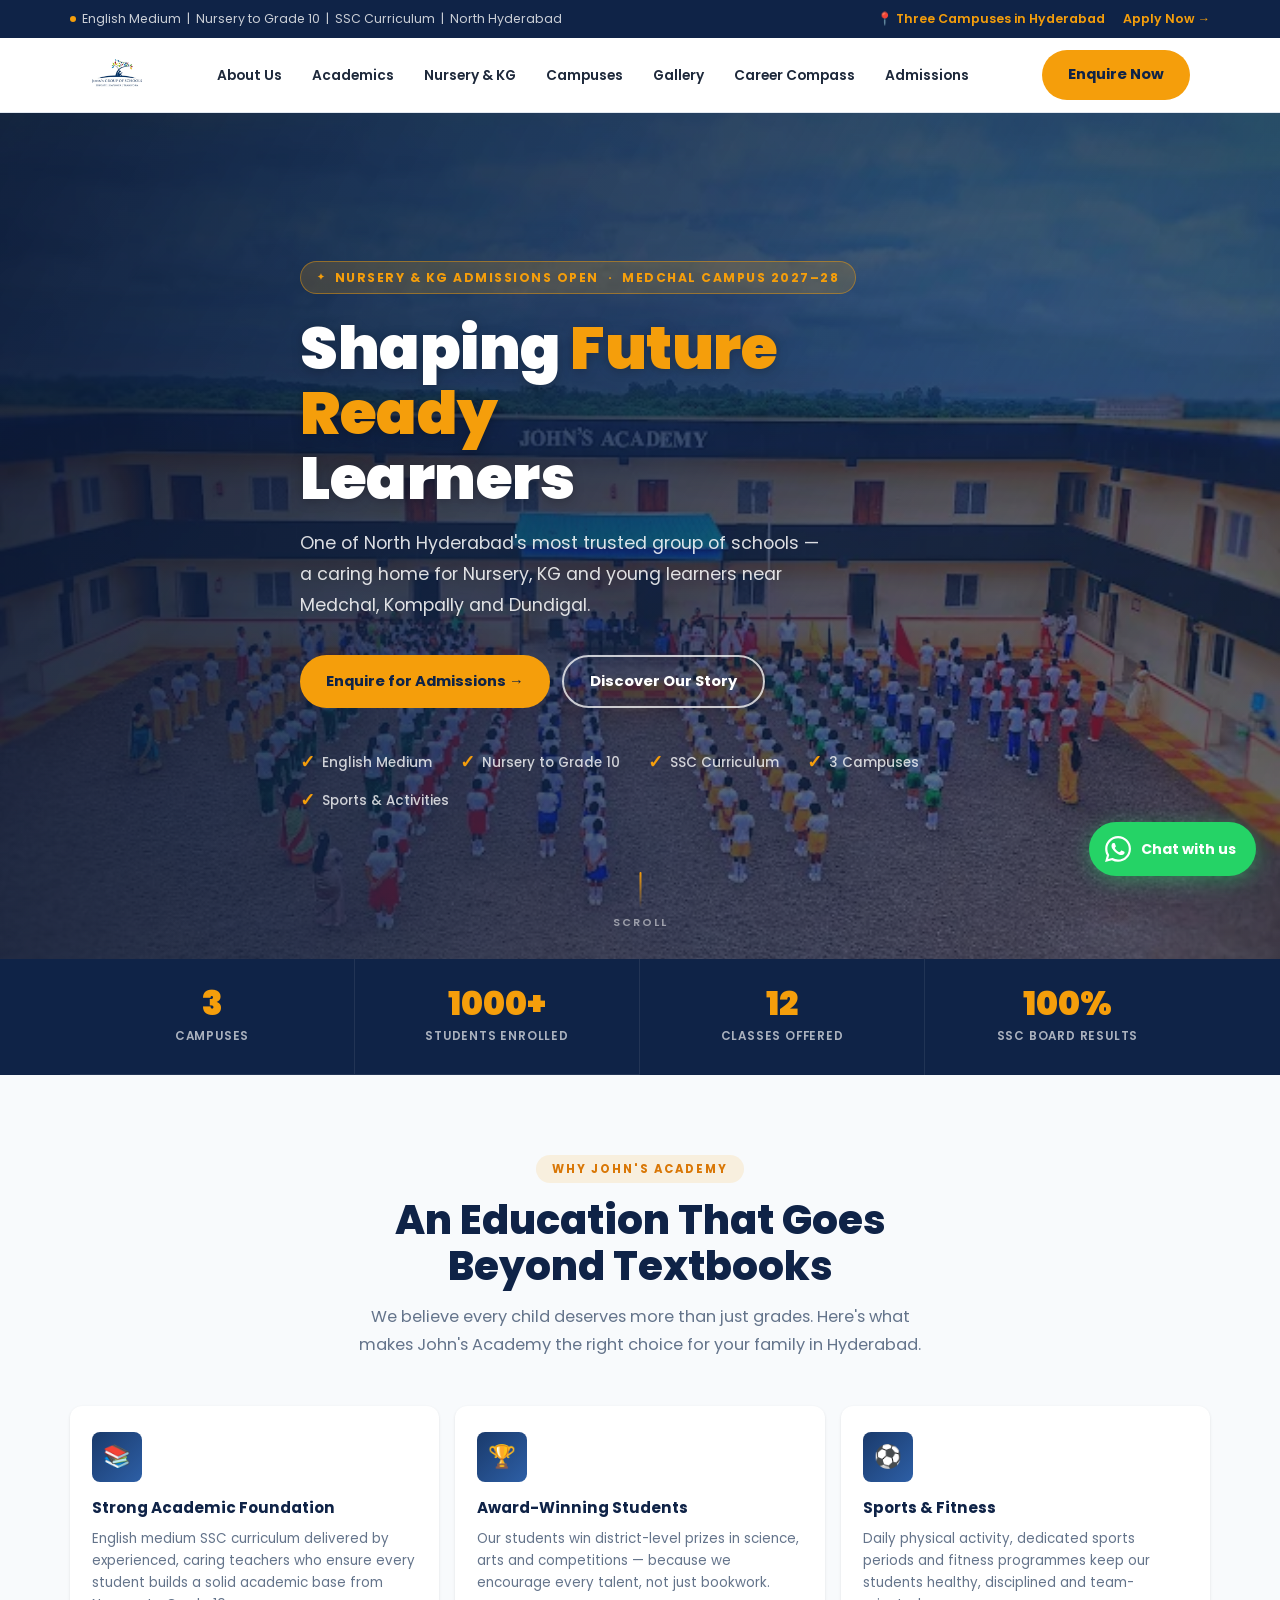
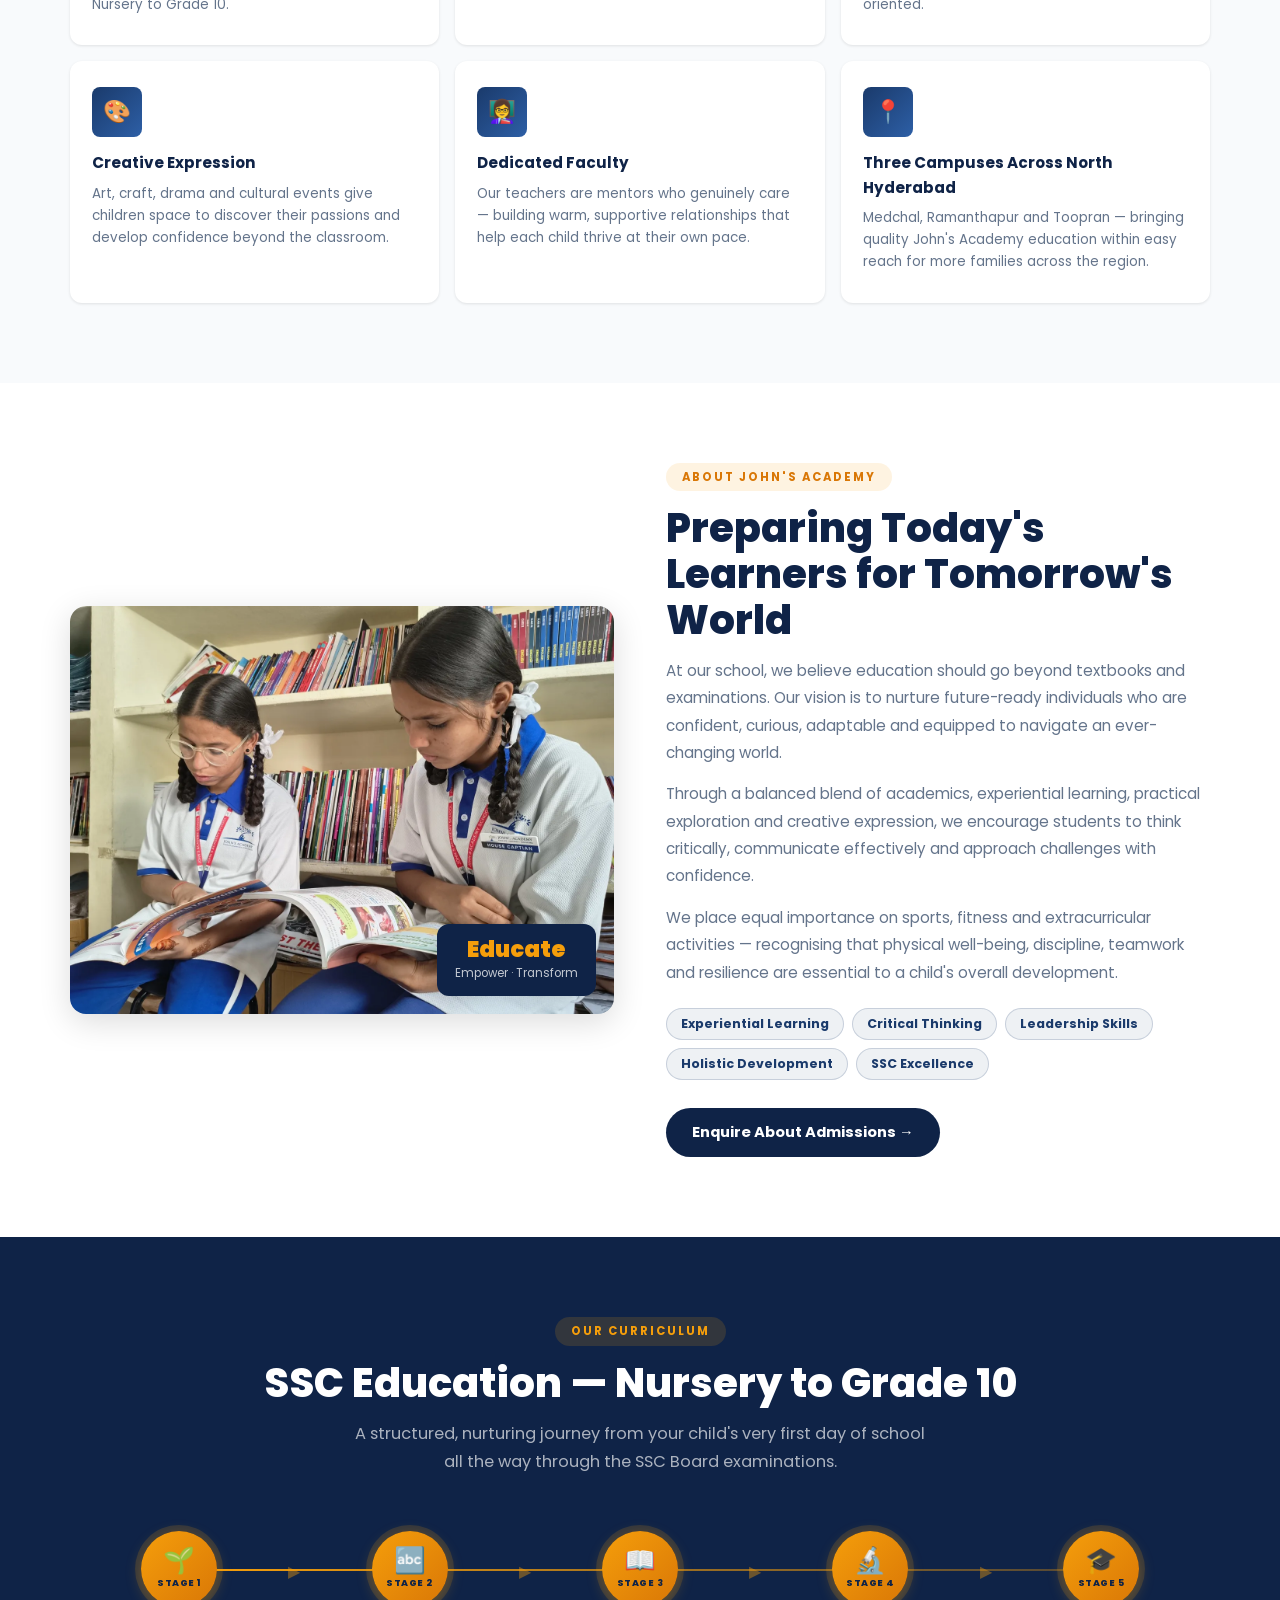
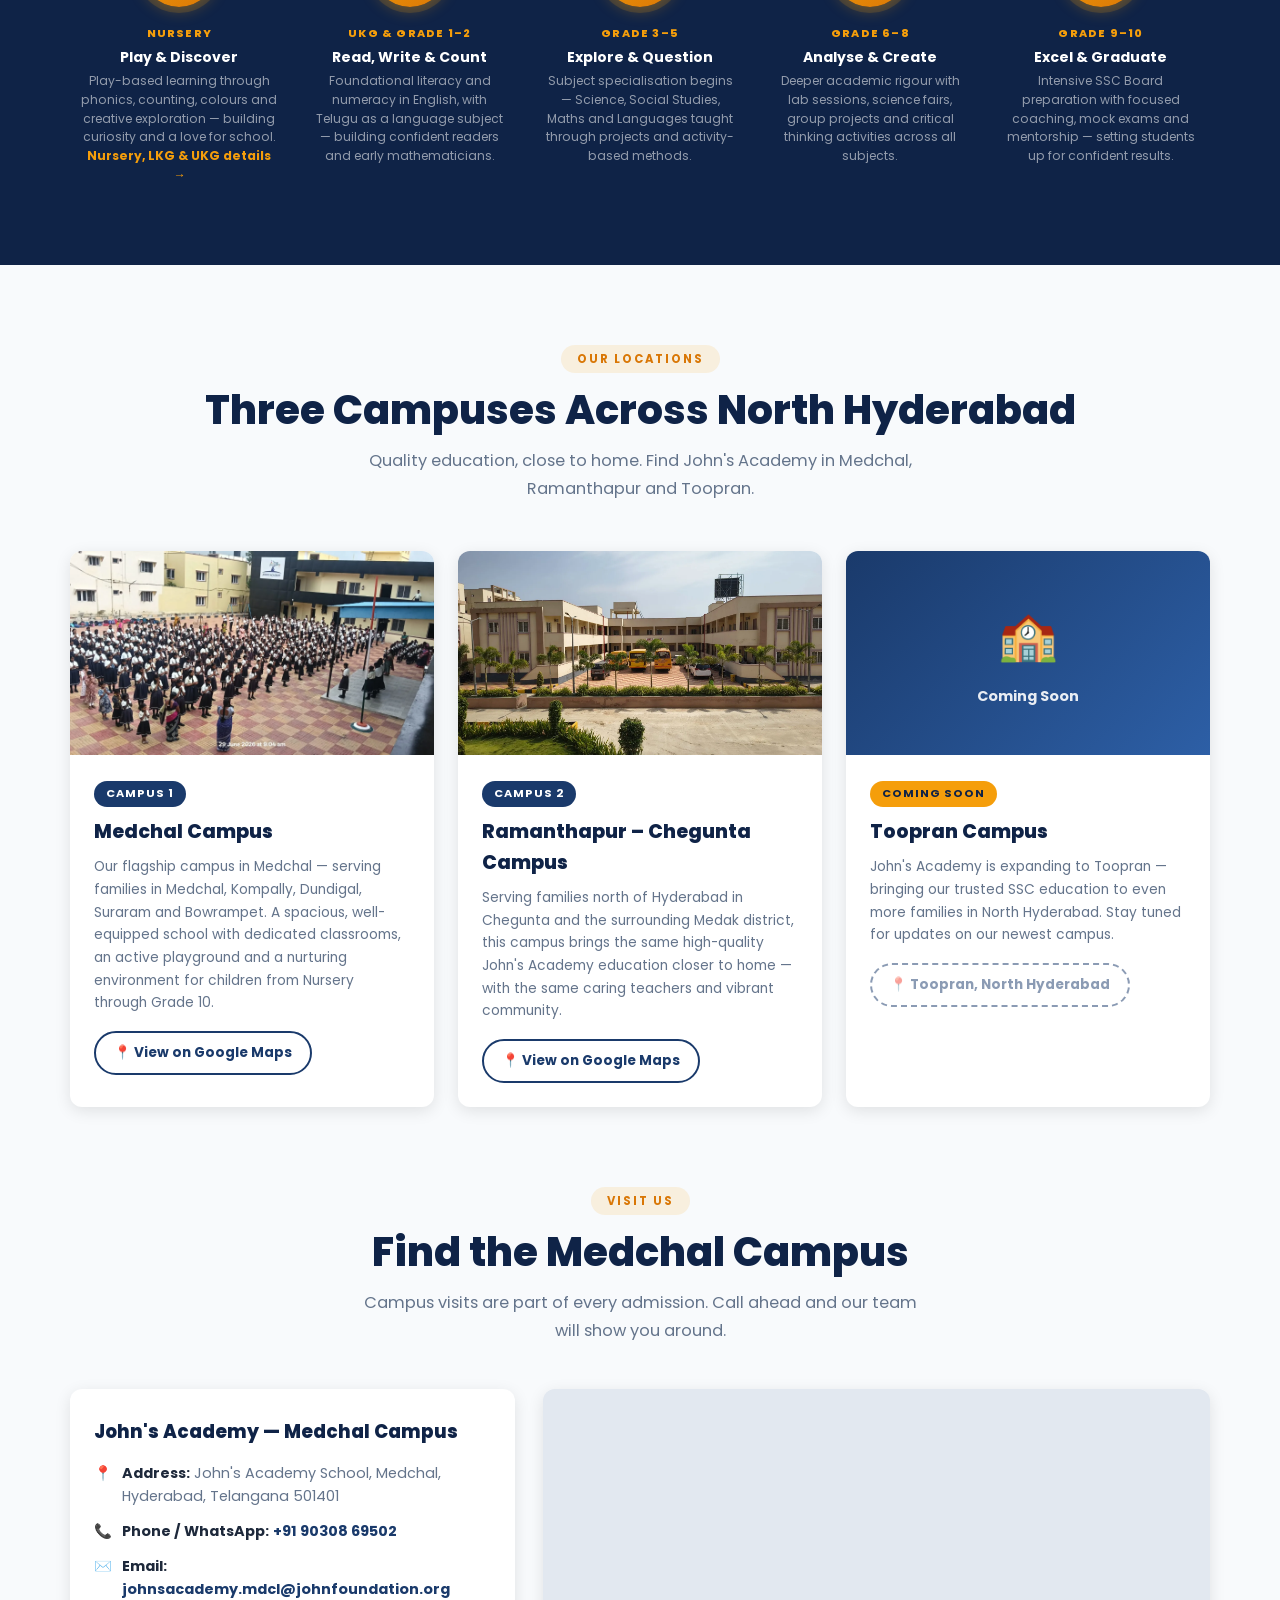
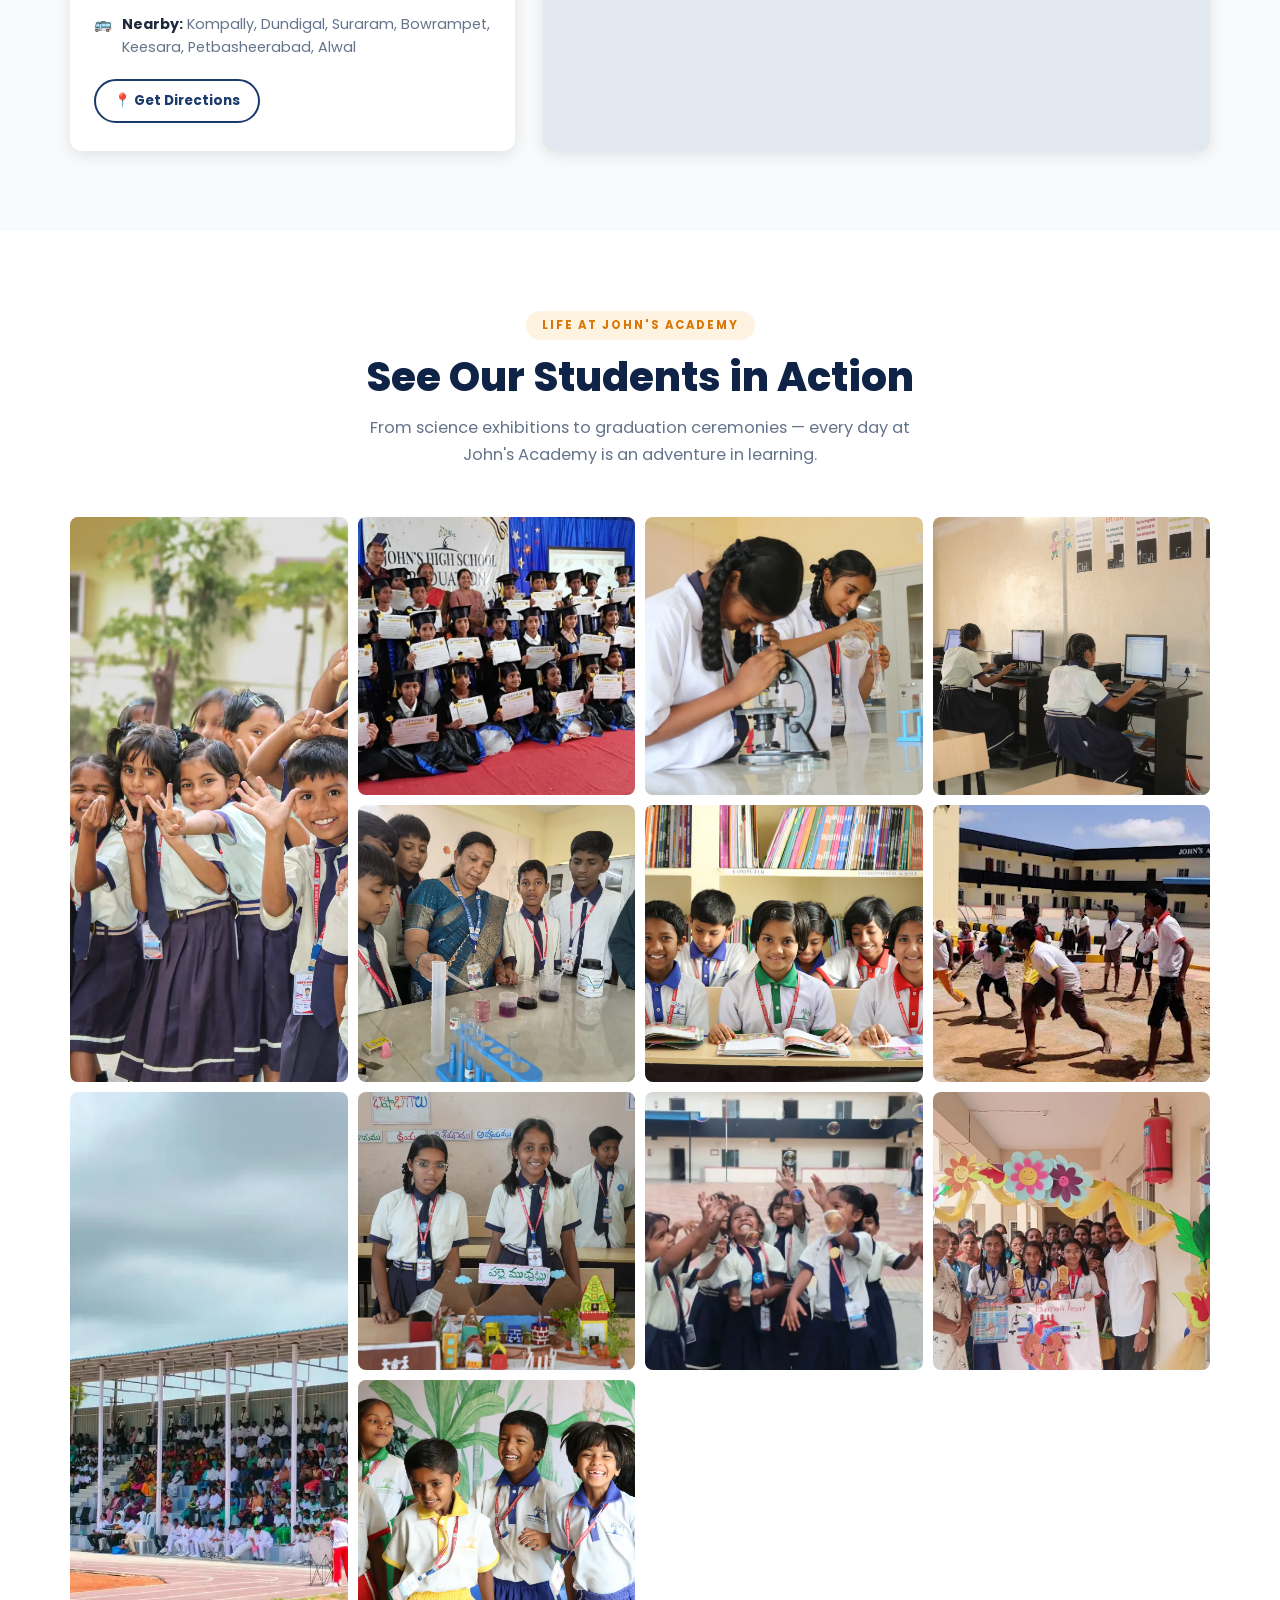
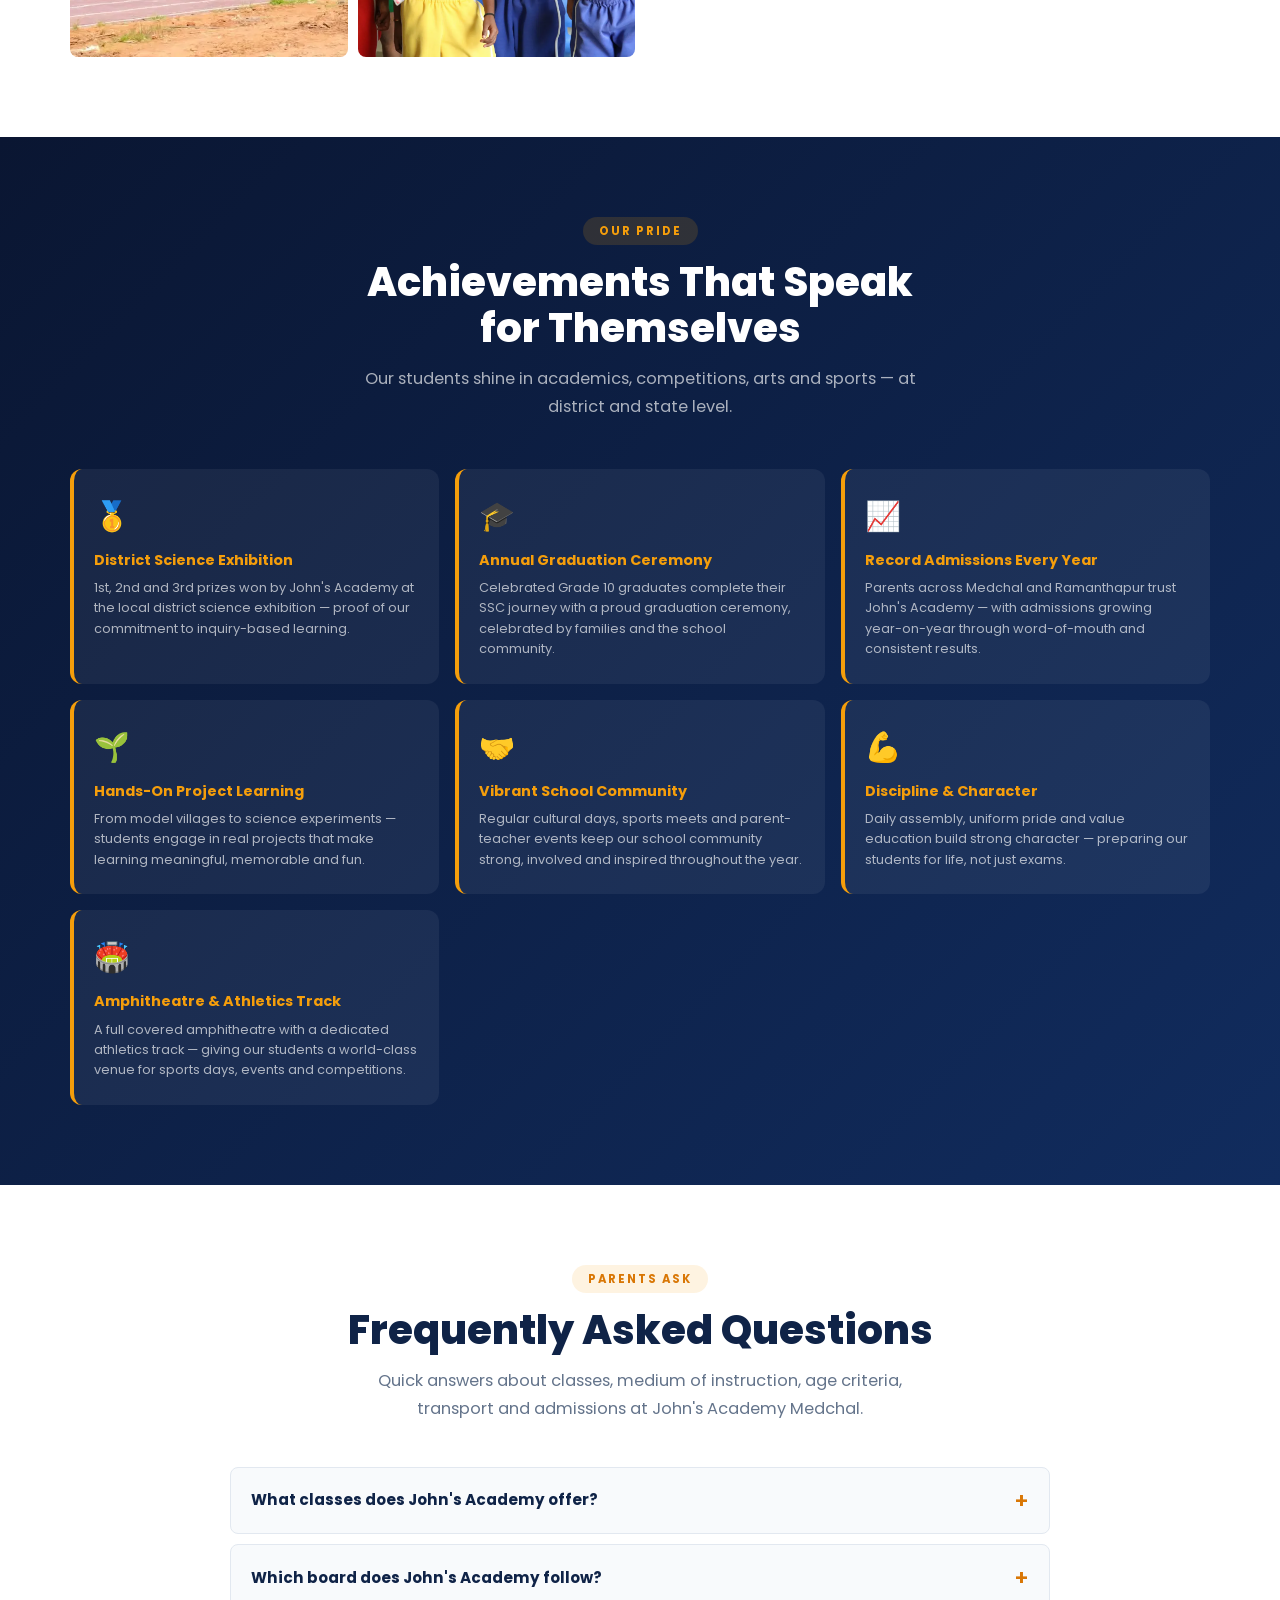
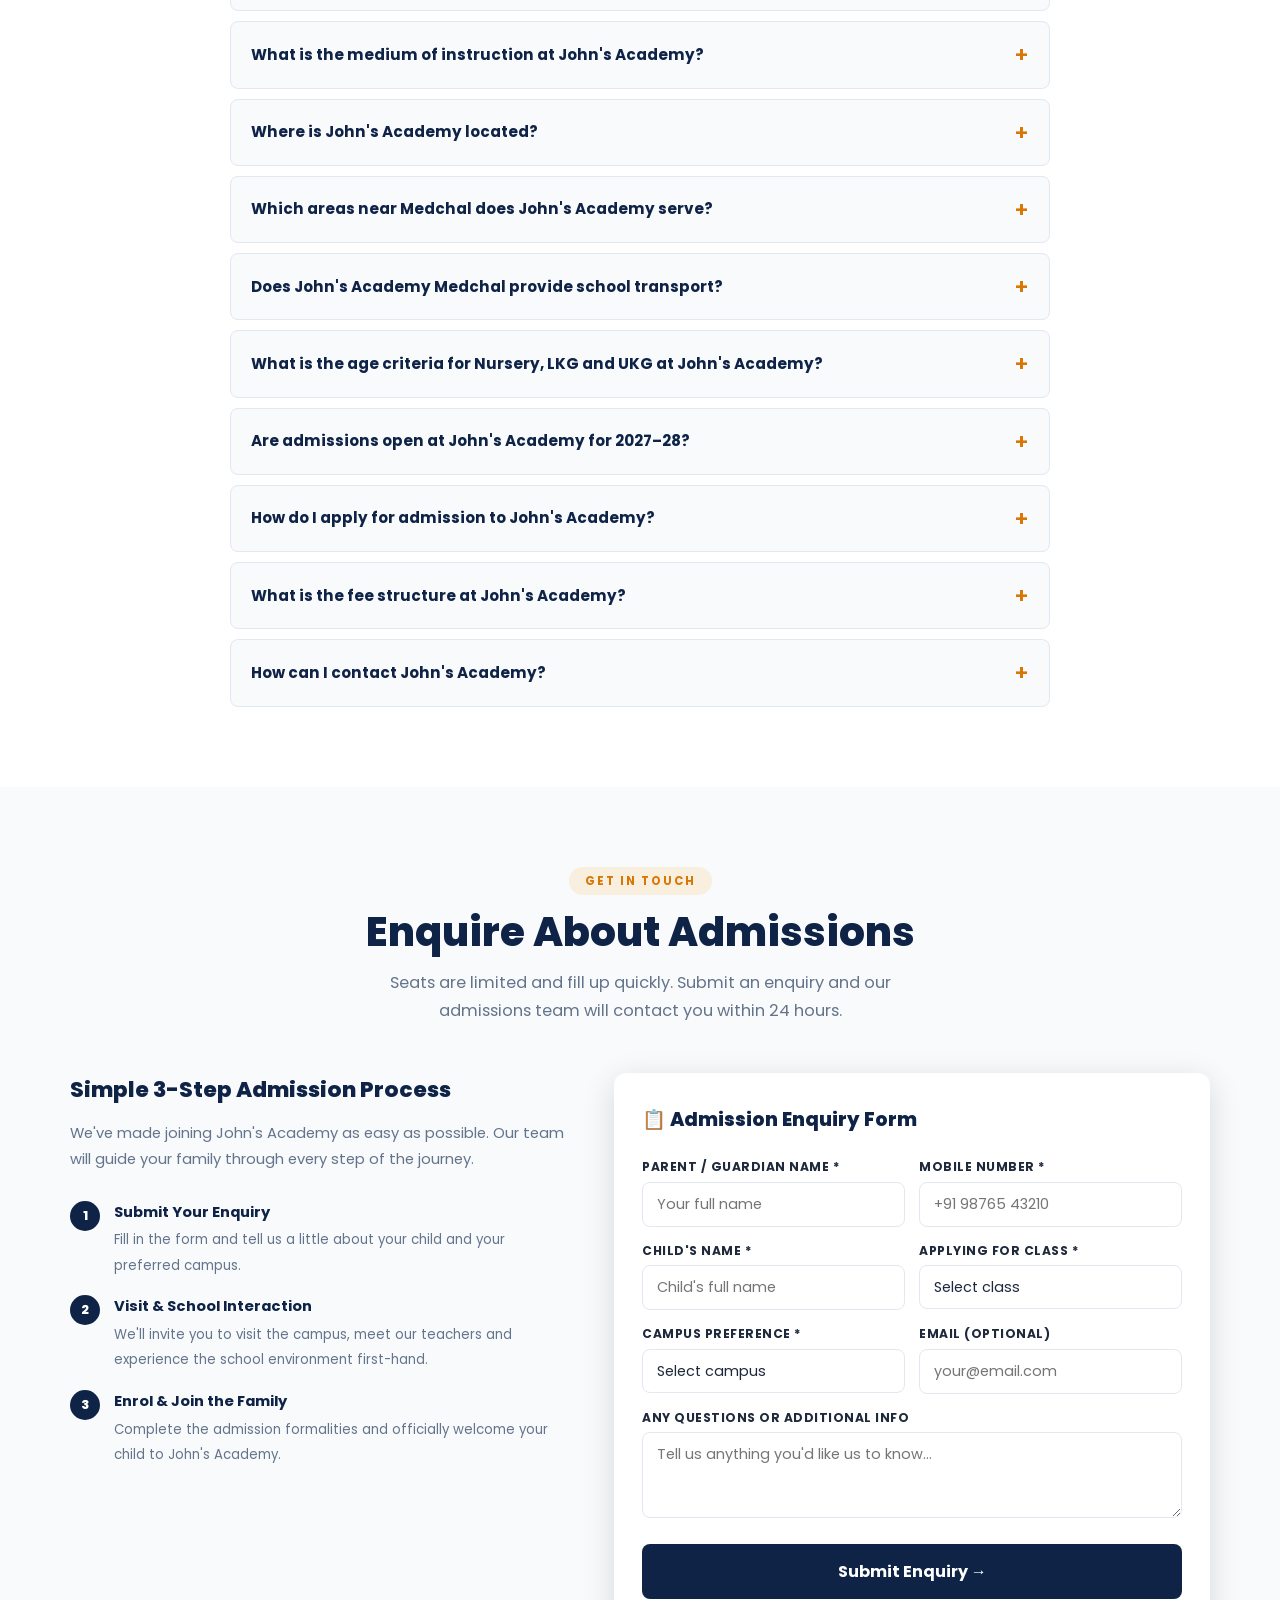
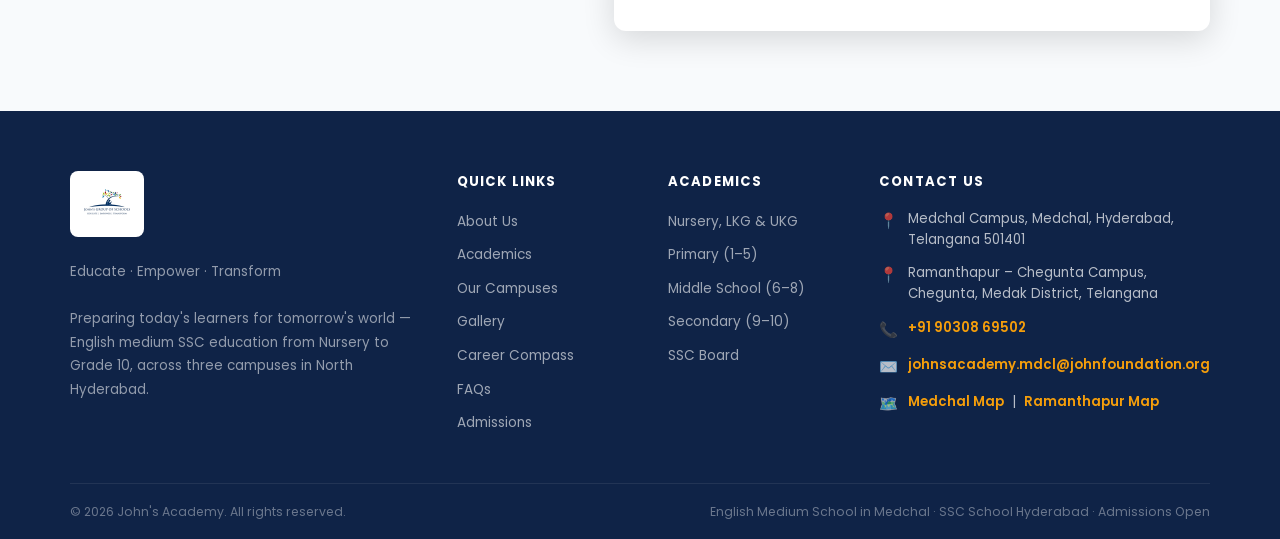
==== commit 044248da: "Add Career Compass questionnaire at /career-compass/ with header link Moved from the ceroa site. Lin" ====
--- a/index.html
+++ b/index.html
@@ -275,6 +275,7 @@
         <li><a href="nursery-lkg-ukg-medchal/">Nursery &amp; KG</a></li>
         <li><a href="#campuses">Campuses</a></li>
         <li><a href="#gallery">Gallery</a></li>
+        <li><a href="career-compass/">Career Compass</a></li>
         <li><a href="#admissions">Admissions</a></li>
       </ul>
       <div class="nav-end">
@@ -294,6 +295,7 @@
   <a href="nursery-lkg-ukg-medchal/" class="mobile-nav-link">Nursery &amp; KG</a>
   <a href="#campuses" class="mobile-nav-link">Campuses</a>
   <a href="#gallery" class="mobile-nav-link">Gallery</a>
+  <a href="career-compass/" class="mobile-nav-link">Career Compass</a>
   <a href="#admissions" class="mobile-nav-link">Admissions</a>
   <div class="mobile-nav-cta">
     <a href="tel:+919030869502" class="btn" style="background:var(--off-white);color:var(--navy-dark);border:2px solid var(--navy-dark);">📞 Call Us</a>
@@ -910,6 +912,7 @@
           <li><a href="#academics">Academics</a></li>
           <li><a href="#campuses">Our Campuses</a></li>
           <li><a href="#gallery">Gallery</a></li>
+          <li><a href="career-compass/">Career Compass</a></li>
           <li><a href="#faq">FAQs</a></li>
           <li><a href="#admissions">Admissions</a></li>
         </ul>
--- a/styles.css
+++ b/styles.css
@@ -147,6 +147,10 @@
   transition: var(--transition);
 }
 .nav-links a:hover { color: var(--navy); background: var(--off-white); }
+.nav-links a { white-space: nowrap; }
+@media (min-width: 900px) and (max-width: 1179px) {
+  .nav-links a { padding: 8px 8px; font-size: 0.8rem; }
+}
 
 .nav-end { display: flex; align-items: center; gap: 10px; }
 
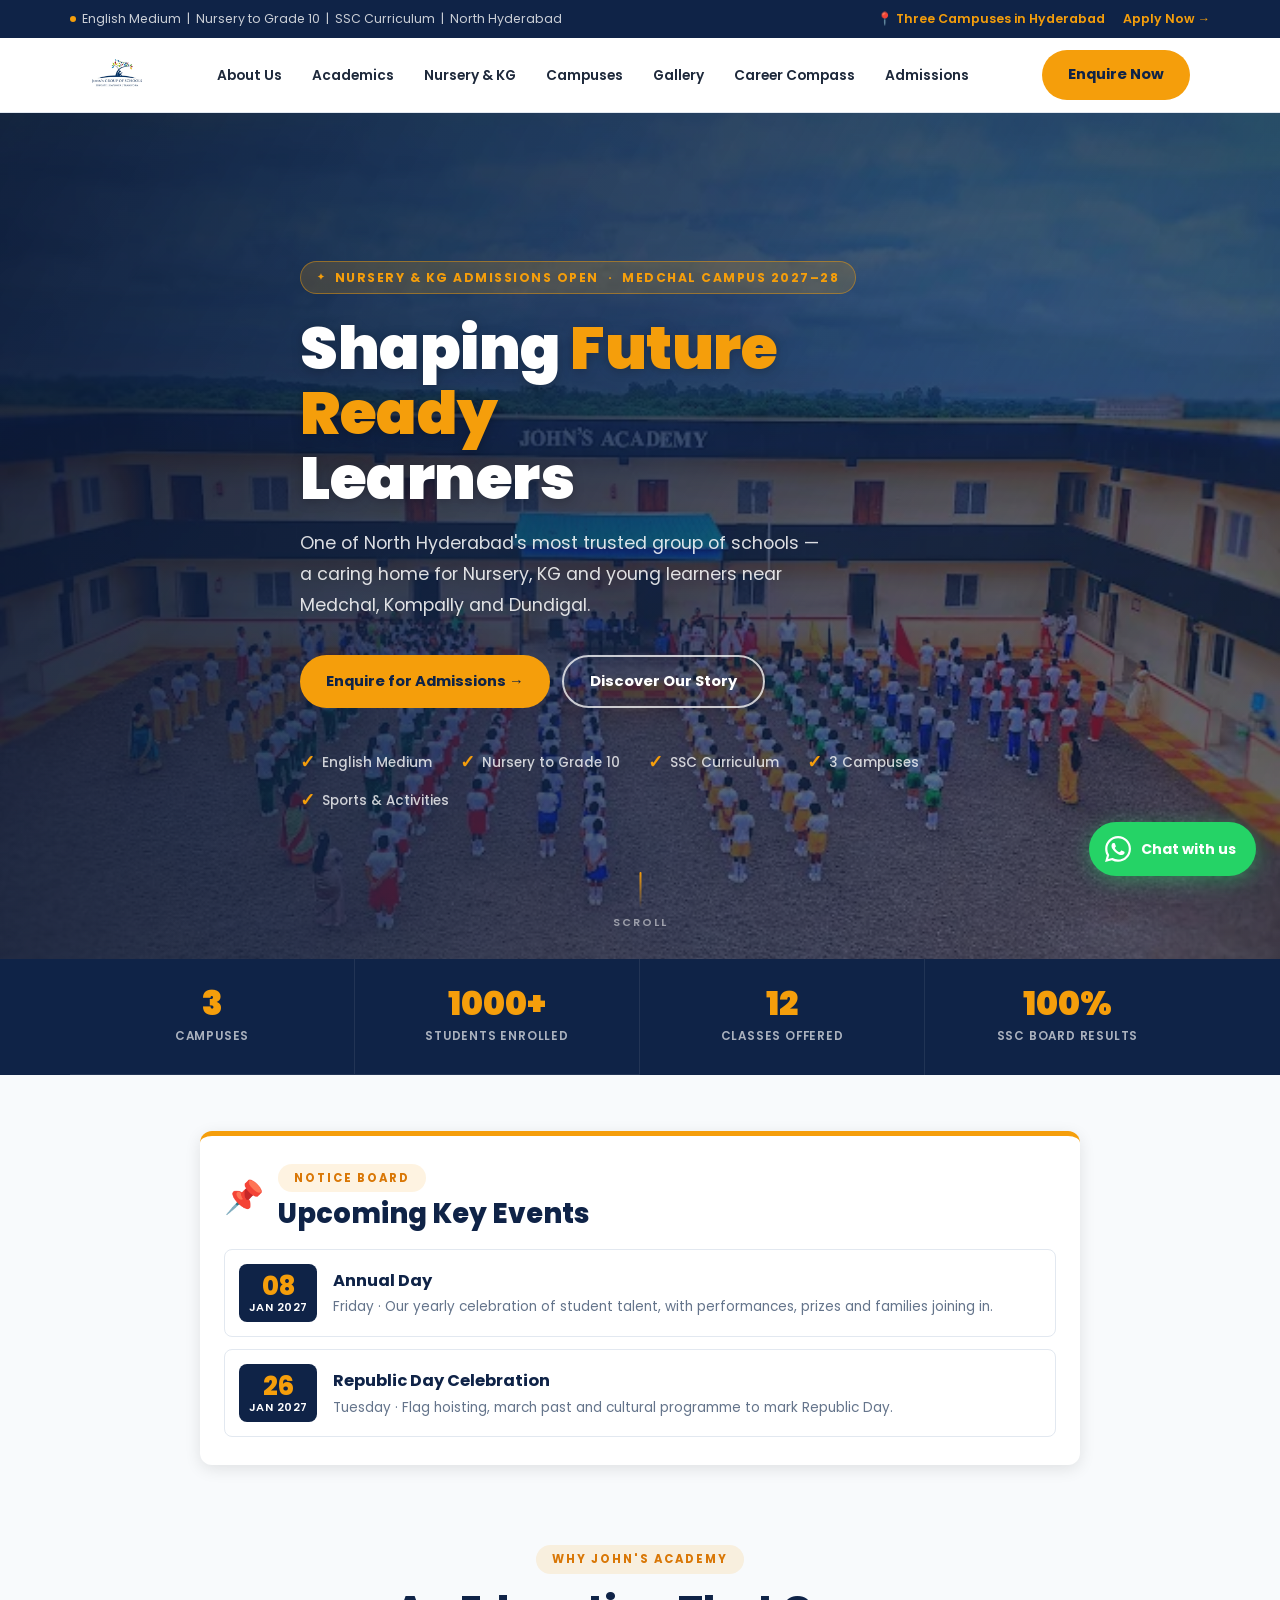
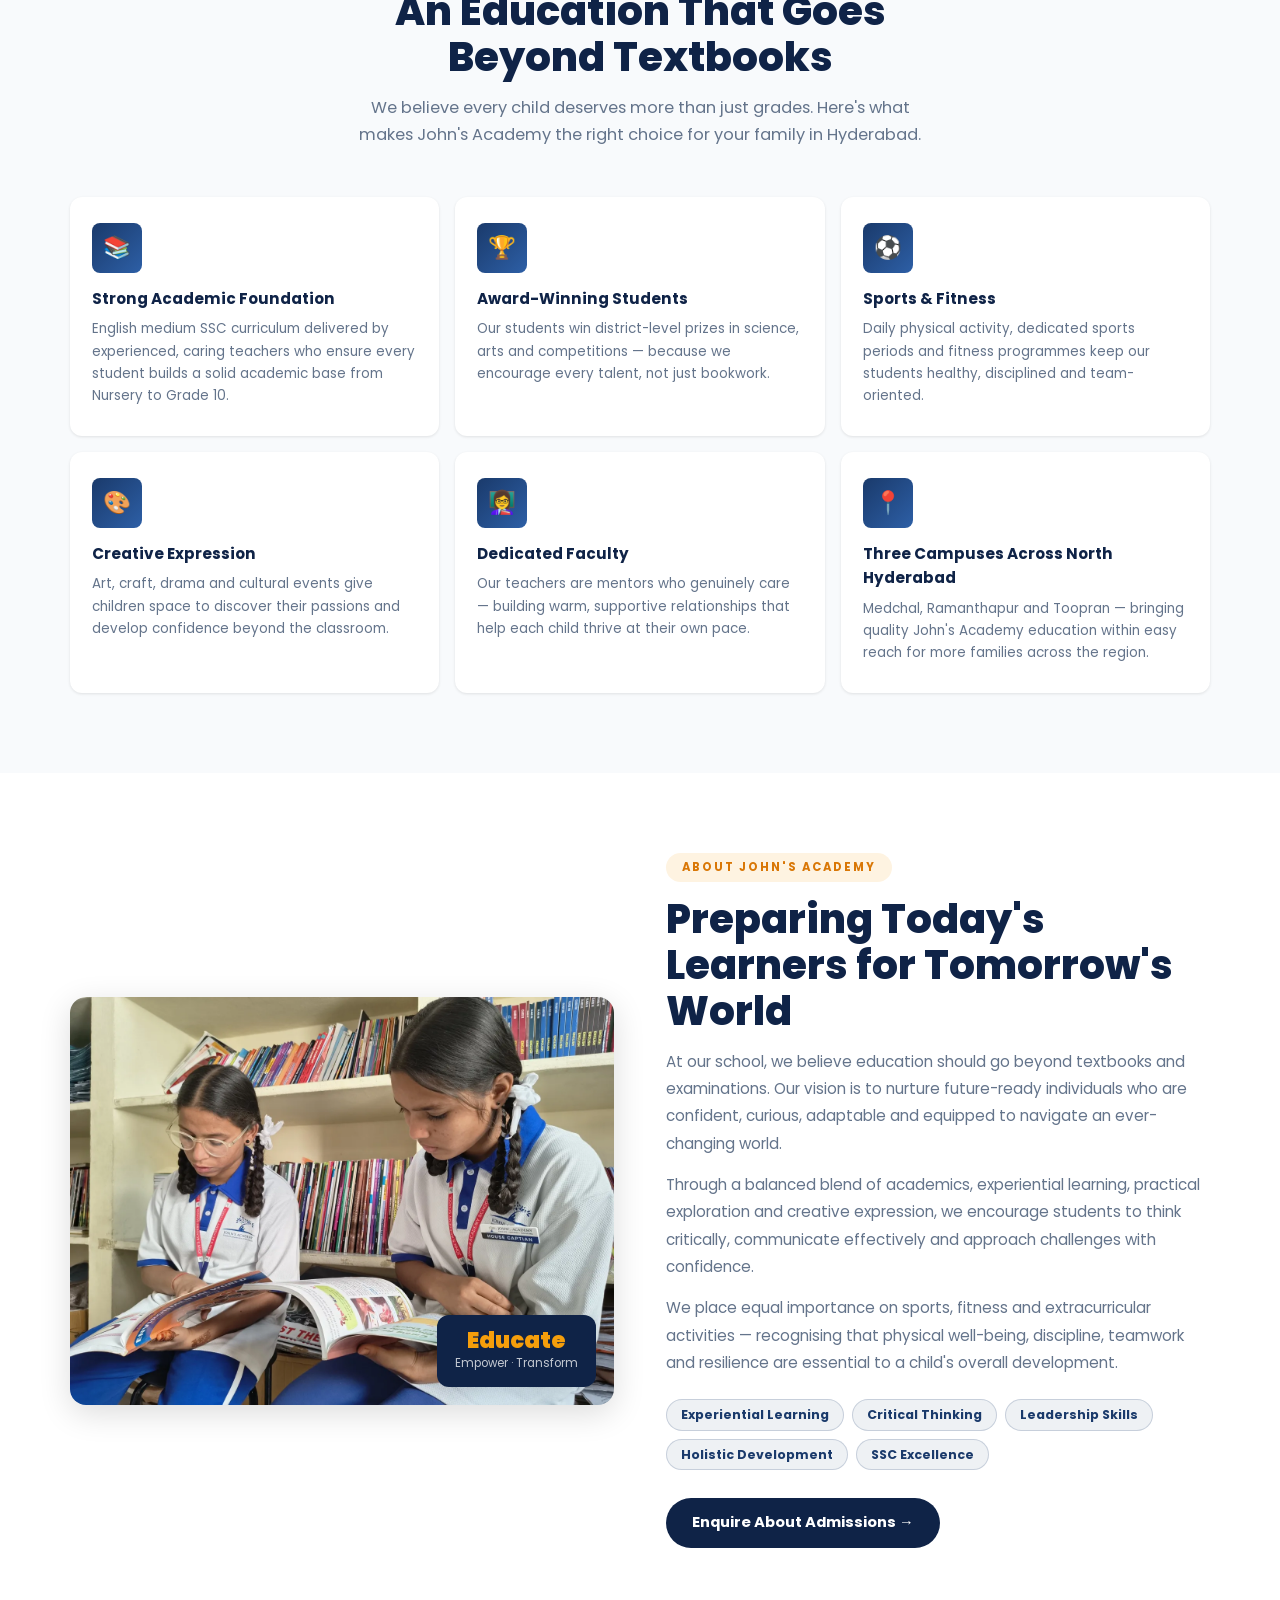
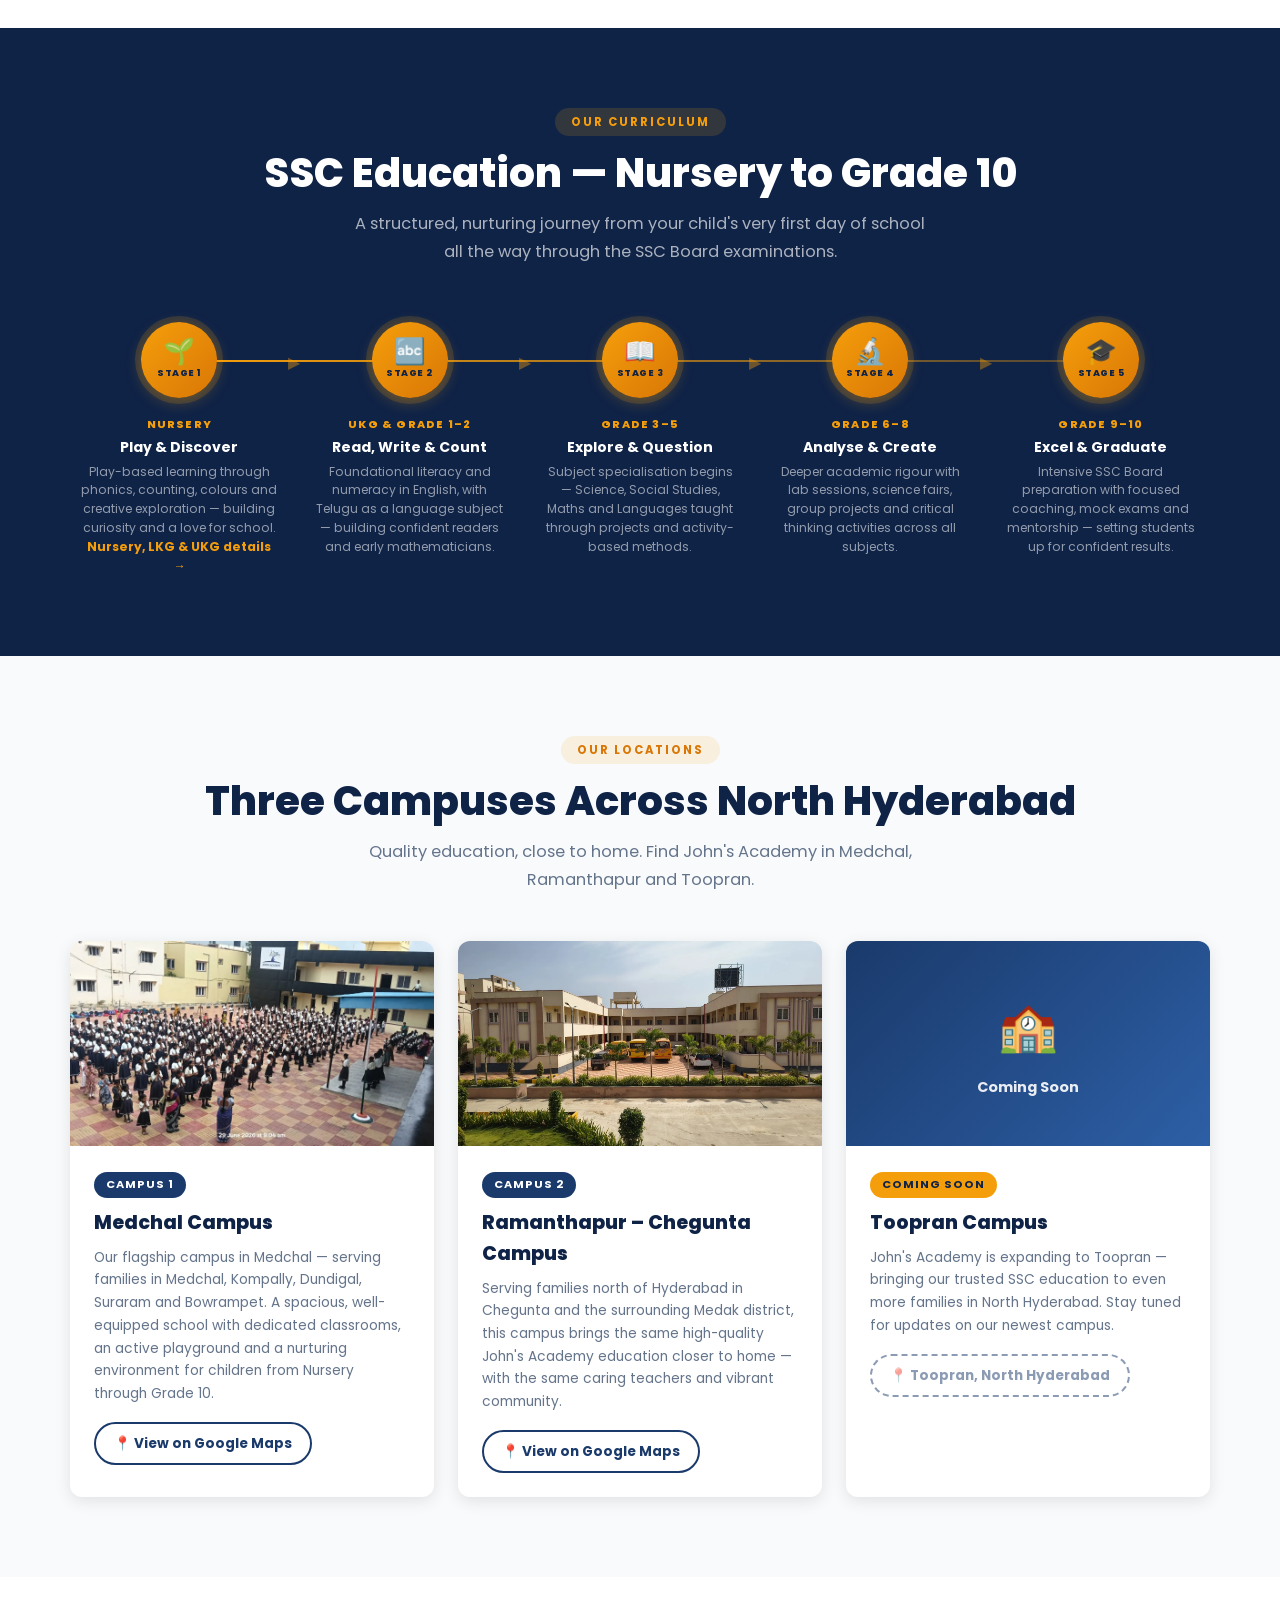
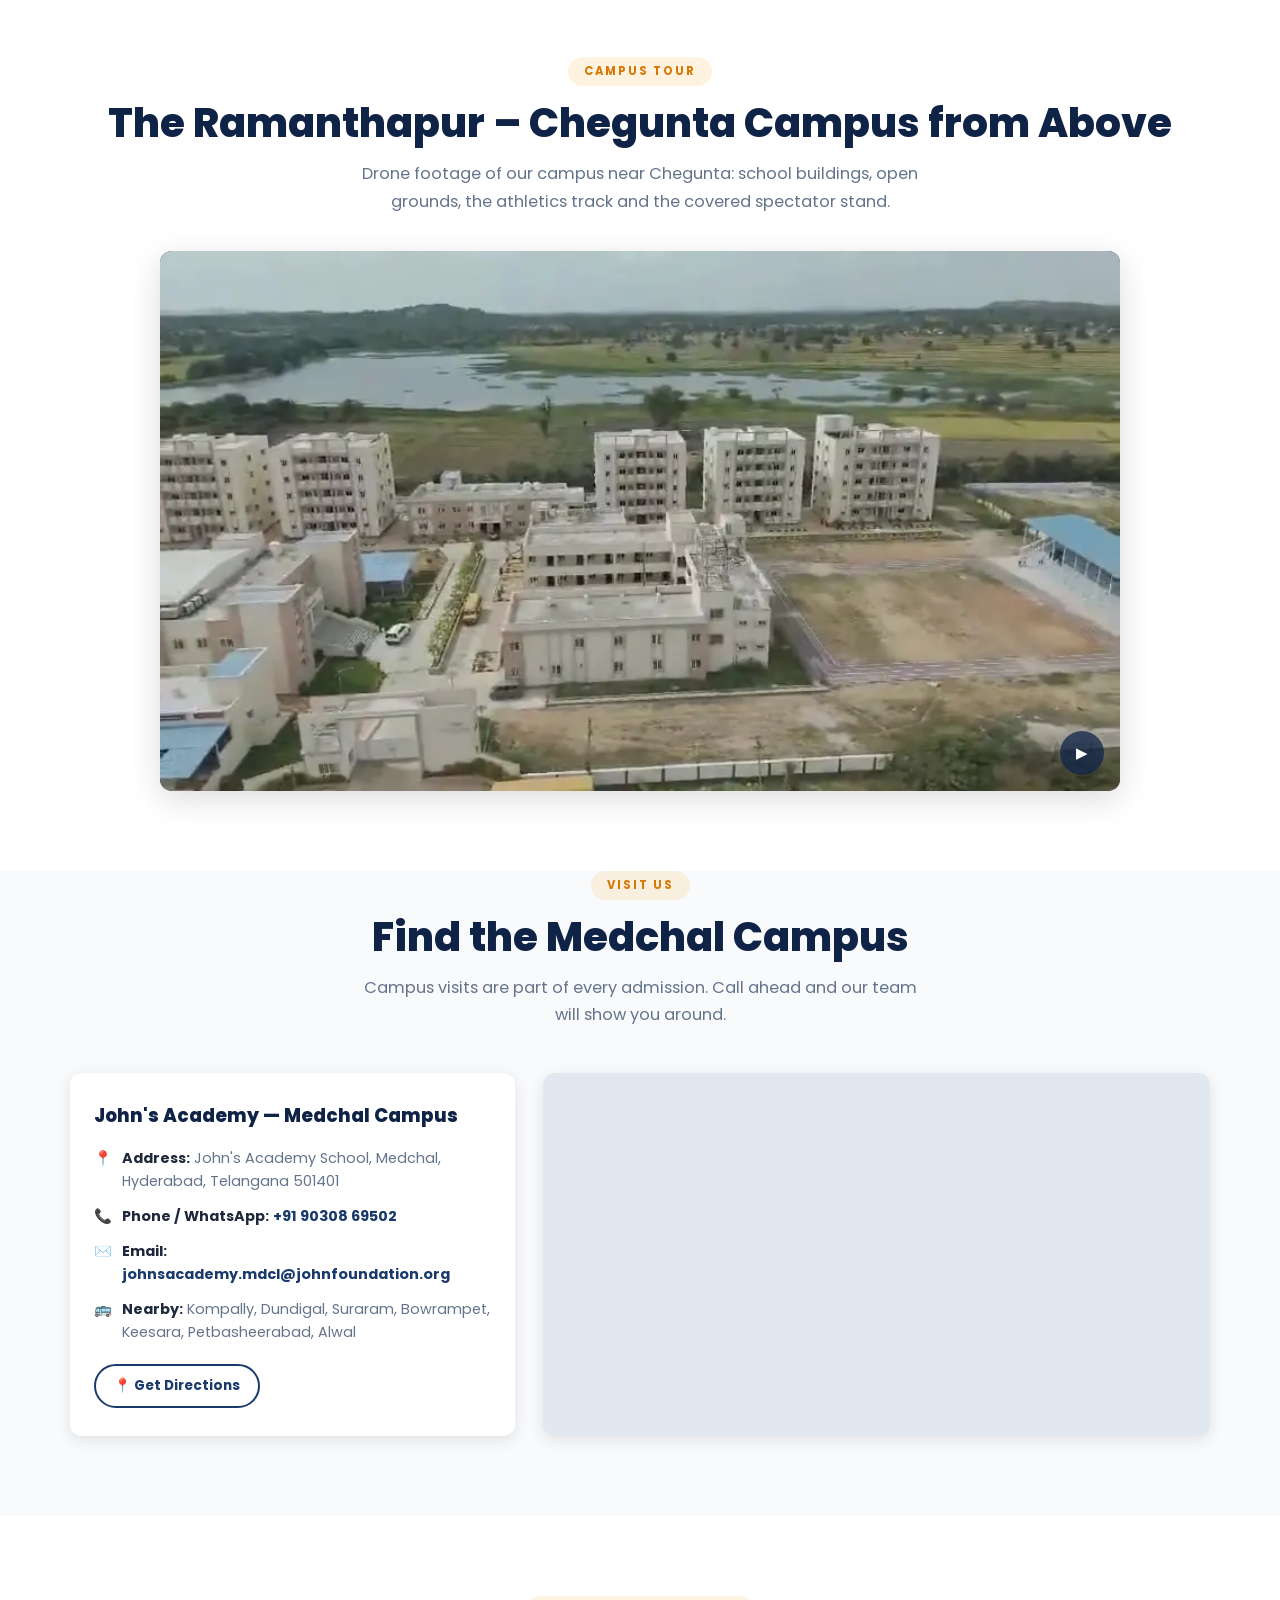
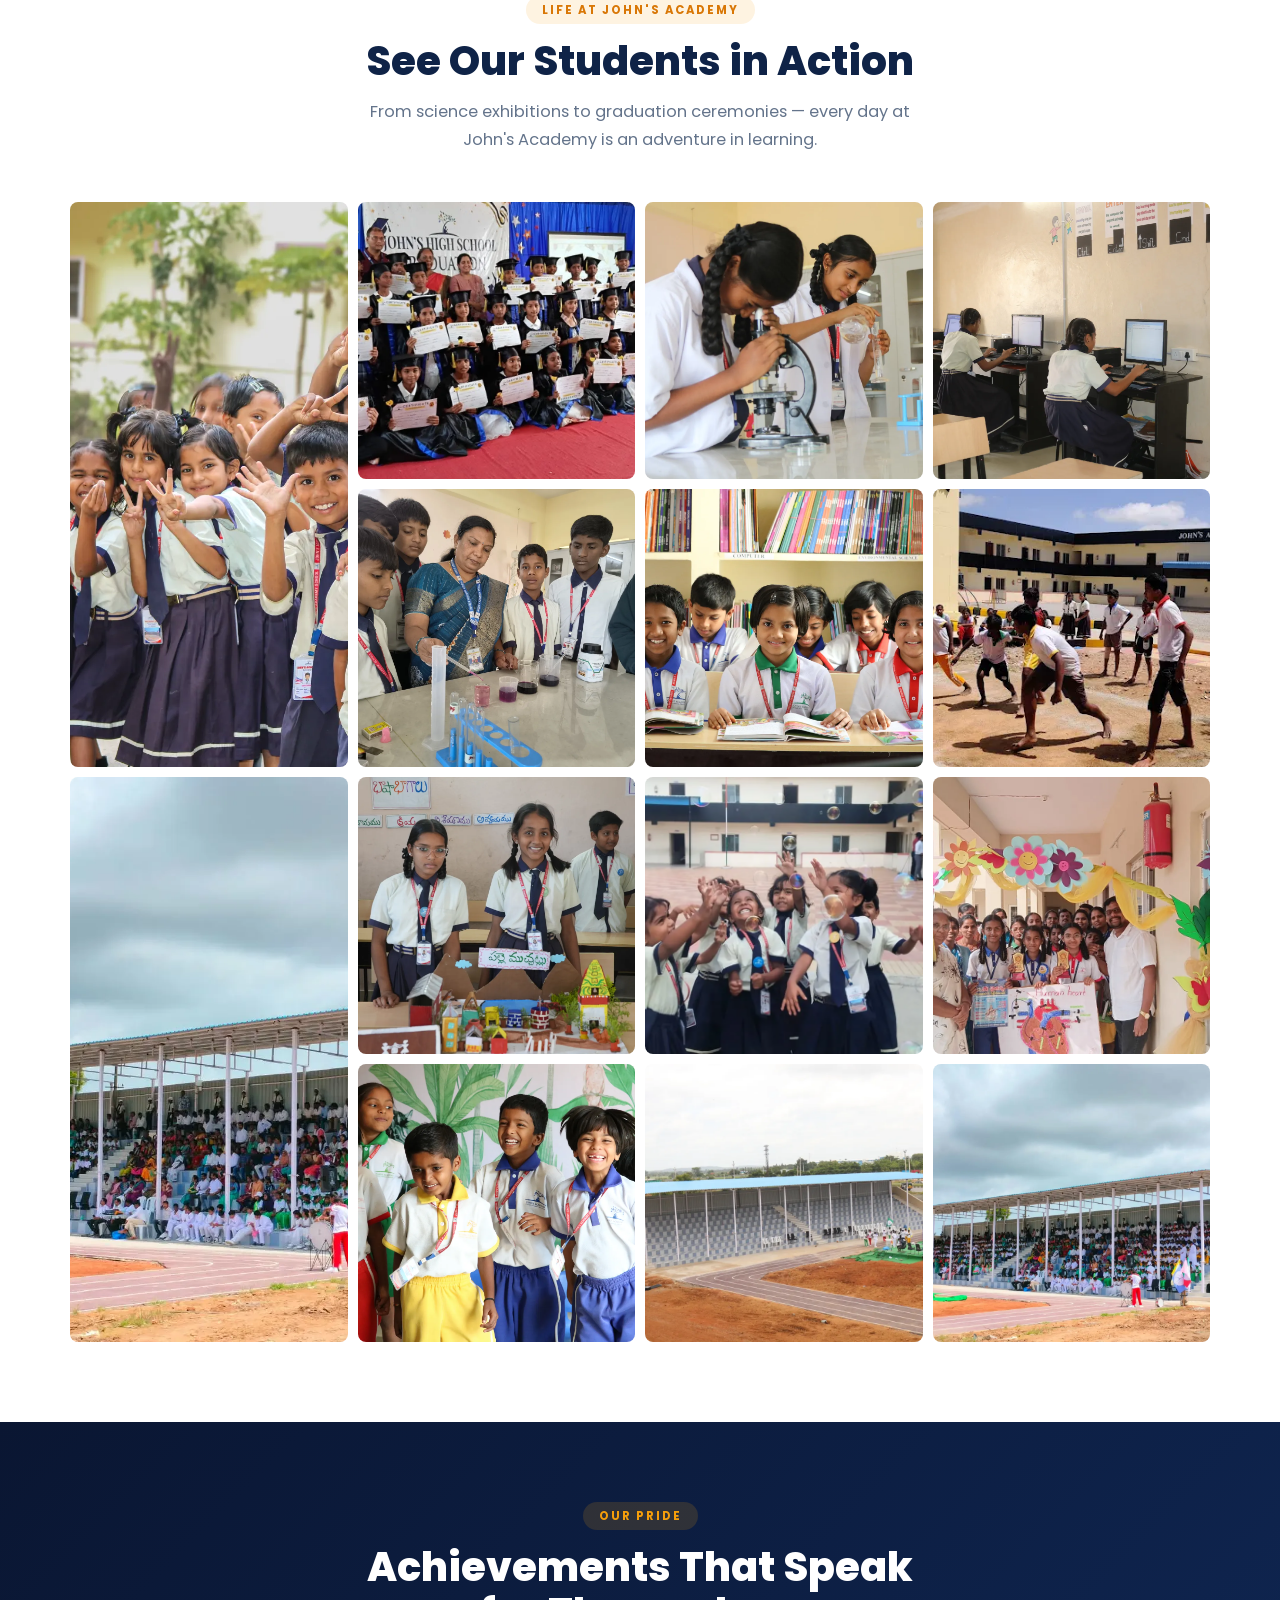
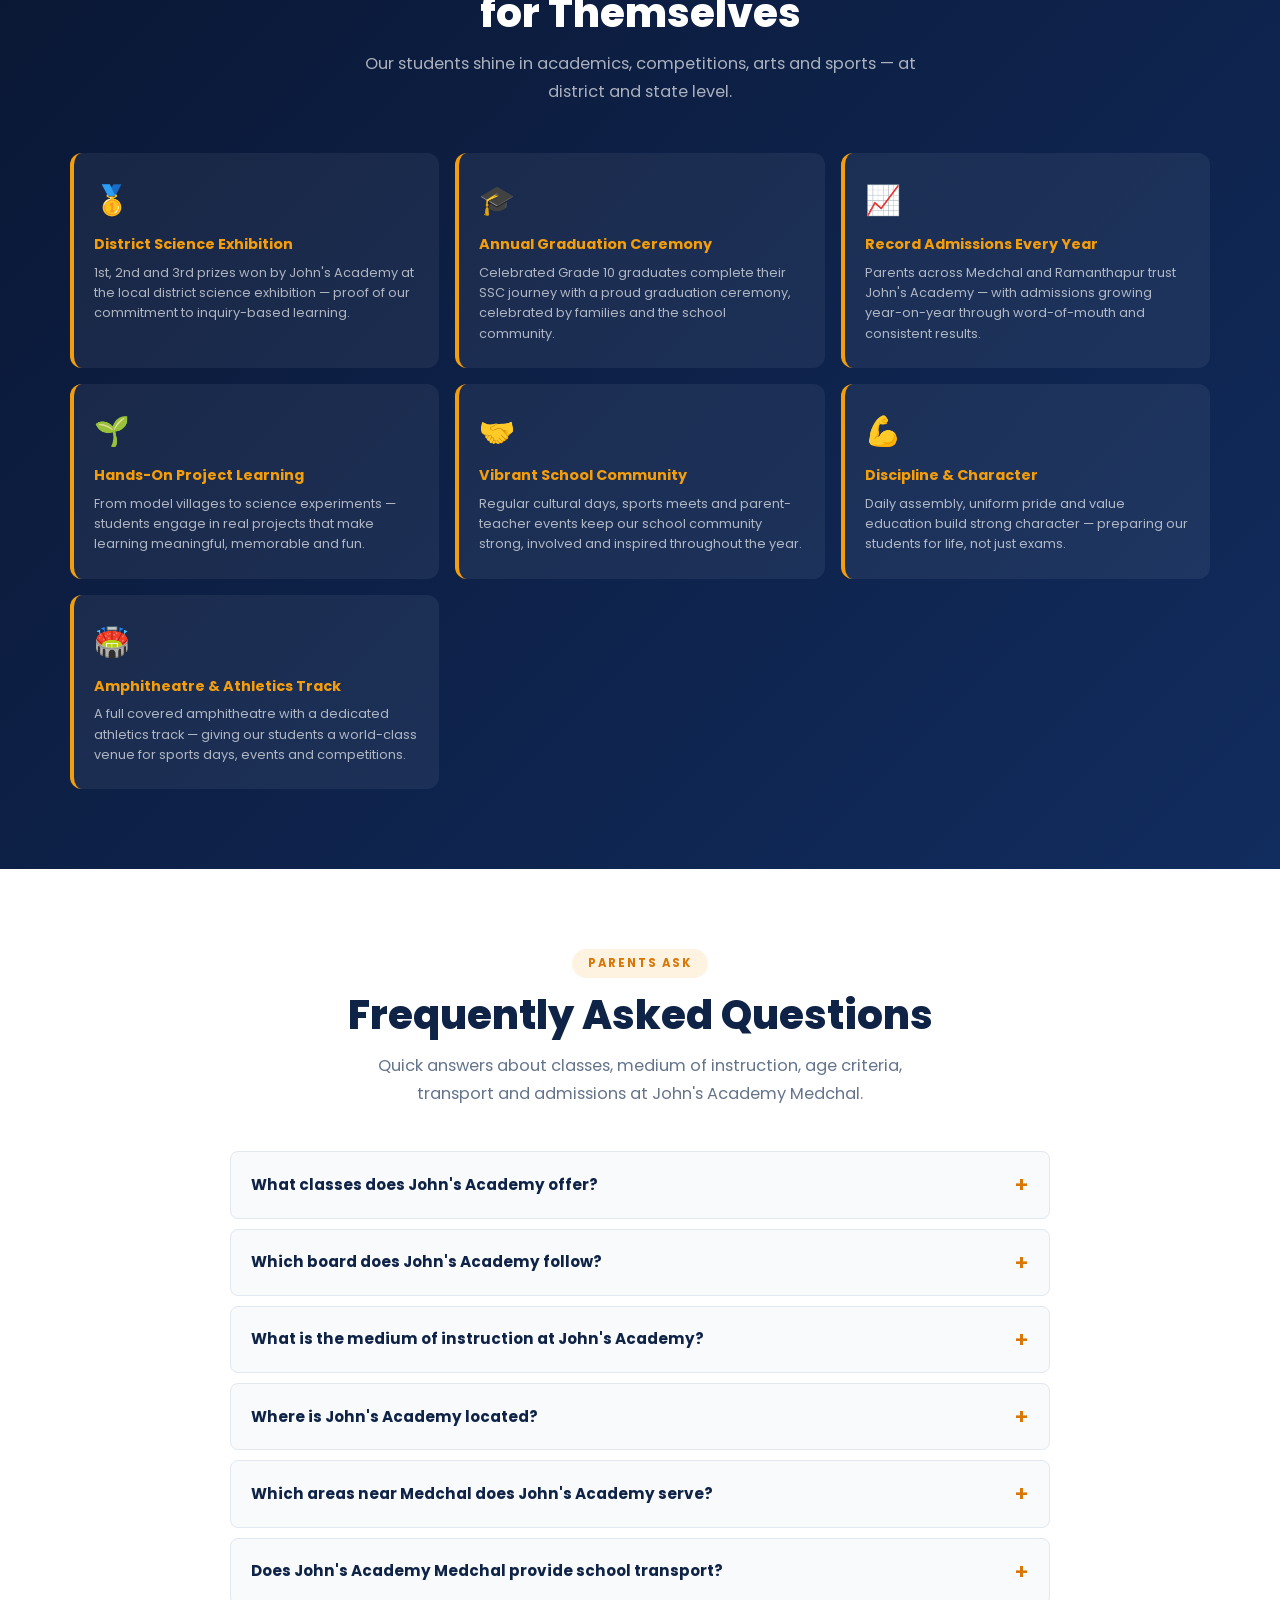
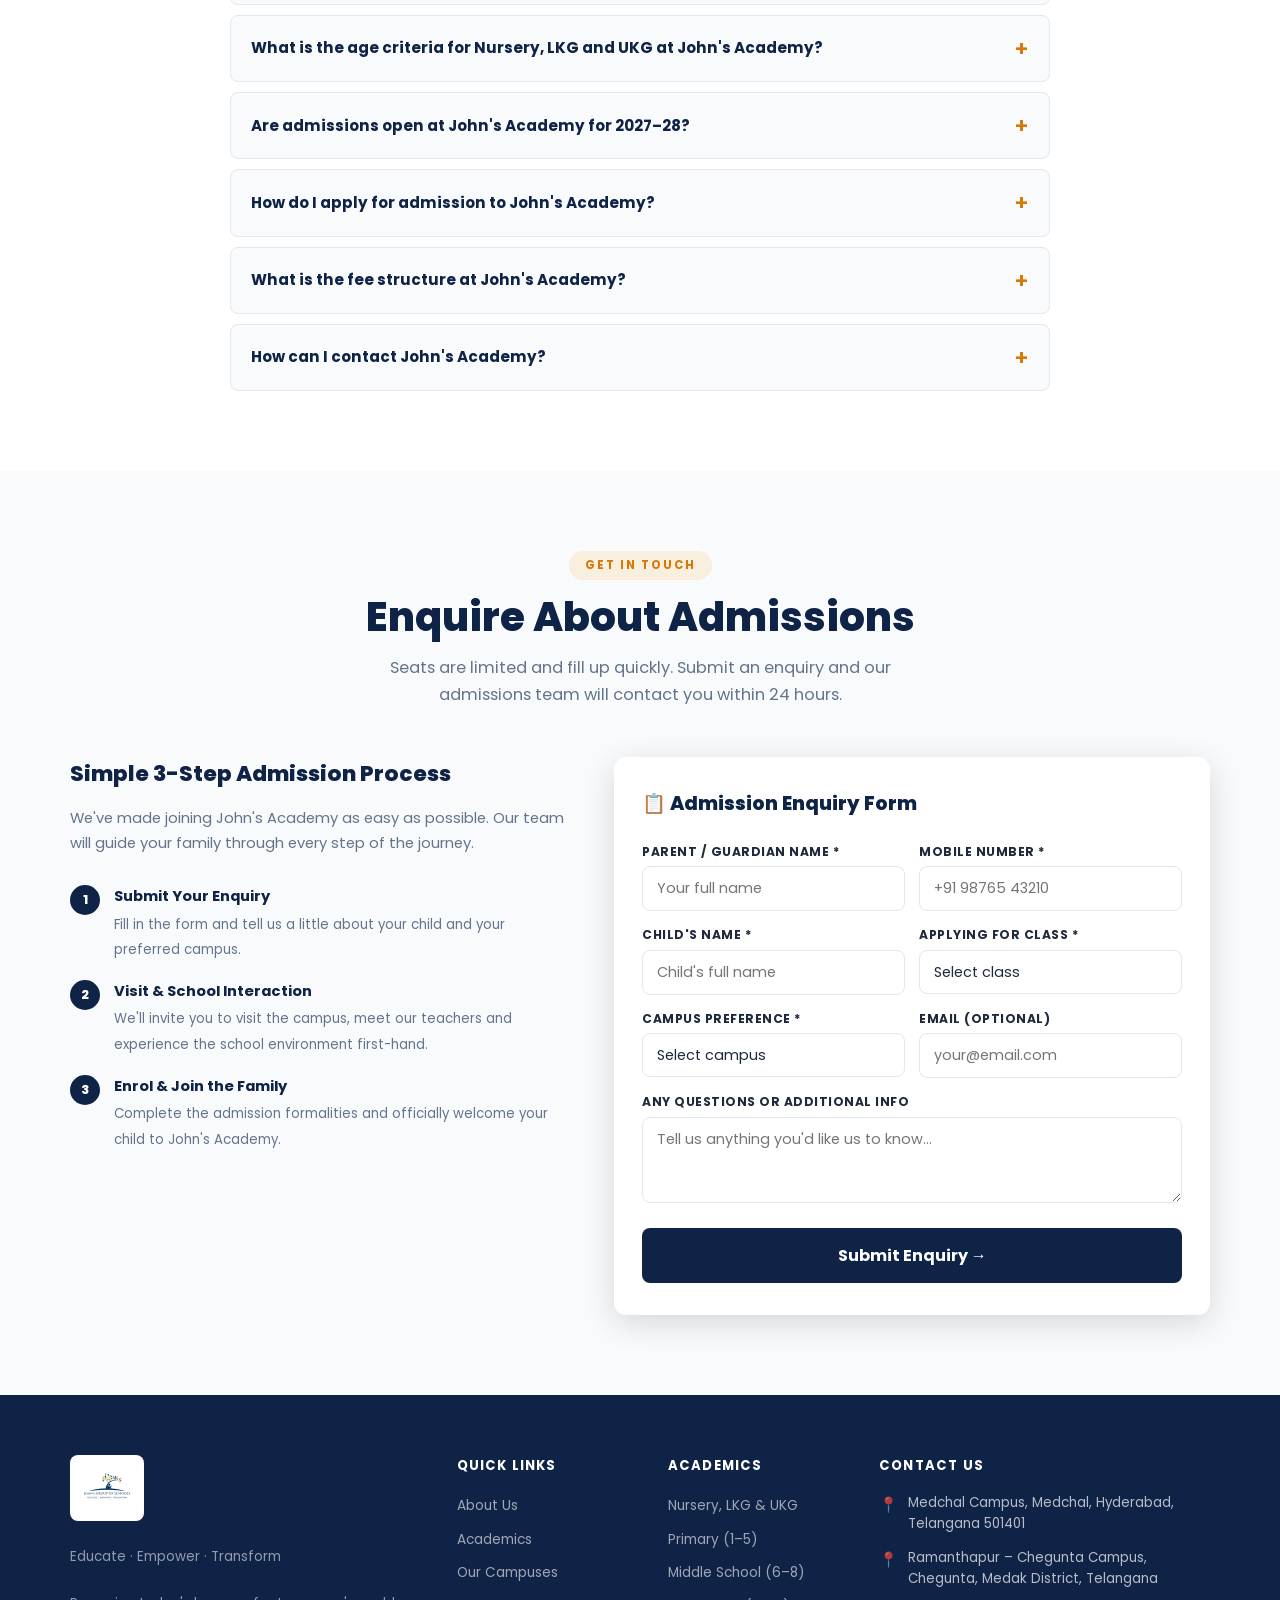
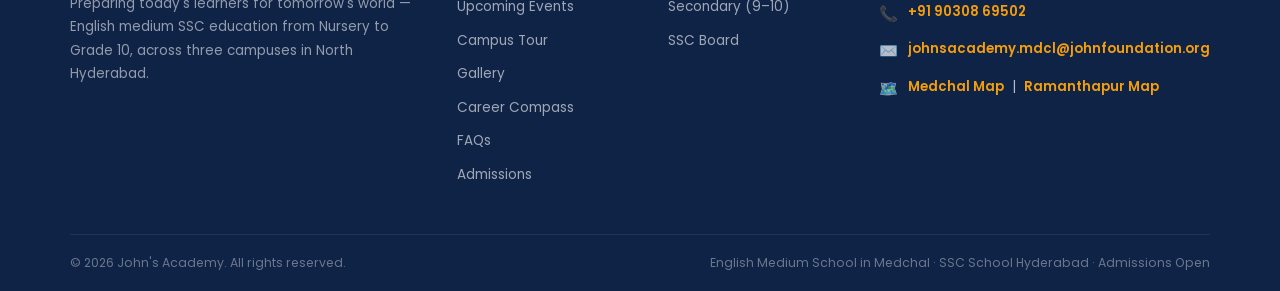
==== commit cc5303f1: "Add notice board, Chegunta campus drone tour and athletics track photos - Notice board with upcoming" ====
--- a/index.html
+++ b/index.html
@@ -295,6 +295,7 @@
   <a href="nursery-lkg-ukg-medchal/" class="mobile-nav-link">Nursery &amp; KG</a>
   <a href="#campuses" class="mobile-nav-link">Campuses</a>
   <a href="#gallery" class="mobile-nav-link">Gallery</a>
+  <a href="#notices" class="mobile-nav-link">Upcoming Events</a>
   <a href="career-compass/" class="mobile-nav-link">Career Compass</a>
   <a href="#admissions" class="mobile-nav-link">Admissions</a>
   <div class="mobile-nav-cta">
@@ -357,6 +358,43 @@
     </div>
   </div>
 </div>
+
+<!-- NOTICE BOARD — add events as <li class="notice-item" data-date="YYYY-MM-DD">.
+     Past events hide themselves automatically (see main.js). -->
+<section class="notice-section" id="notices" aria-labelledby="notice-title">
+  <div class="container">
+    <div class="notice-board fade-up">
+      <div class="notice-head">
+        <span class="notice-pin" aria-hidden="true">📌</span>
+        <div>
+          <div class="section-label">Notice Board</div>
+          <h2 class="notice-title" id="notice-title">Upcoming Key Events</h2>
+        </div>
+      </div>
+      <ul class="notice-list">
+        <li class="notice-item" data-date="2027-01-08">
+          <time class="notice-date" datetime="2027-01-08">
+            <span class="nd-day">08</span><span class="nd-mon">Jan 2027</span>
+          </time>
+          <div class="notice-body">
+            <h3>Annual Day</h3>
+            <p>Friday · Our yearly celebration of student talent, with performances, prizes and families joining in.</p>
+          </div>
+        </li>
+        <li class="notice-item" data-date="2027-01-26">
+          <time class="notice-date" datetime="2027-01-26">
+            <span class="nd-day">26</span><span class="nd-mon">Jan 2027</span>
+          </time>
+          <div class="notice-body">
+            <h3>Republic Day Celebration</h3>
+            <p>Tuesday · Flag hoisting, march past and cultural programme to mark Republic Day.</p>
+          </div>
+        </li>
+      </ul>
+      <p class="notice-empty" hidden>No upcoming events right now. Please check back soon.</p>
+    </div>
+  </div>
+</section>
 
 <!-- WHY CHOOSE US -->
 <section class="why-section section-pad" id="why">
@@ -581,6 +619,24 @@
   </div>
 </section>
 
+<!-- CAMPUS FROM ABOVE (Ramanthapur – Chegunta) -->
+<section class="aerial-section section-pad" id="campus-tour">
+  <div class="container">
+    <div class="text-center">
+      <div class="section-label">Campus Tour</div>
+      <h2 class="section-title">The Ramanthapur – Chegunta Campus from Above</h2>
+      <p class="section-sub">Drone footage of our campus near Chegunta: school buildings, open grounds, the athletics track and the covered spectator stand.</p>
+    </div>
+    <div class="aerial-frame fade-up">
+      <video class="aerial-video" id="aerial-video" muted loop playsinline preload="none"
+        poster="Images/web/chegunta-campus-drone-poster.webp" width="854" height="480"
+        aria-label="Drone footage flying over the John's Academy Ramanthapur – Chegunta campus">
+        <source data-src="Images/web/chegunta-campus-drone.mp4" type="video/mp4">
+      </video>
+      <button type="button" class="aerial-toggle" id="aerial-toggle" aria-label="Play video">▶</button>
+    </div>
+  </div>
+</section>
 
 <!-- VISIT MEDCHAL CAMPUS -->
 <section class="campuses-section" id="visit" style="padding-bottom:80px;">
@@ -671,6 +727,14 @@
       </div>
       <div class="g-item" onclick="openLb(this)" role="button" tabindex="0" aria-label="View happy students photo">
         <img src="Images/web/happy-students-together.webp" alt="Happy young John's Academy students smiling together" loading="lazy" />
+        <div class="g-hover">🔍</div>
+      </div>
+      <div class="g-item" onclick="openLb(this)" role="button" tabindex="0" aria-label="View athletics track photo">
+        <img src="Images/web/athletics-track-spectator-stand.webp" alt="Athletics track and covered spectator stand at the John's Academy Ramanthapur – Chegunta campus" loading="lazy" />
+        <div class="g-hover">🔍</div>
+      </div>
+      <div class="g-item" onclick="openLb(this)" role="button" tabindex="0" aria-label="View spectator stand at a school event">
+        <img src="Images/web/spectator-stand-school-event.webp" alt="Students and families filling the spectator stand beside the athletics track at a John's Academy event" loading="lazy" />
         <div class="g-hover">🔍</div>
       </div>
 
@@ -911,6 +975,8 @@
           <li><a href="#about">About Us</a></li>
           <li><a href="#academics">Academics</a></li>
           <li><a href="#campuses">Our Campuses</a></li>
+          <li><a href="#notices">Upcoming Events</a></li>
+          <li><a href="#campus-tour">Campus Tour</a></li>
           <li><a href="#gallery">Gallery</a></li>
           <li><a href="career-compass/">Career Compass</a></li>
           <li><a href="#faq">FAQs</a></li>
--- a/styles.css
+++ b/styles.css
@@ -1067,3 +1067,85 @@
   font-style: italic;
   color: var(--gold-light);
 }
+
+/* ===== NOTICE BOARD ===== */
+.notice-section { background: var(--off-white); padding: 56px 0 0; }
+.notice-board {
+  max-width: 880px;
+  margin: 0 auto;
+  background: var(--white);
+  border-radius: var(--radius);
+  border-top: 5px solid var(--gold);
+  box-shadow: var(--shadow-md);
+  padding: 28px 24px;
+}
+.notice-head { display: flex; align-items: center; gap: 14px; margin-bottom: 18px; }
+.notice-head .section-label { margin-bottom: 6px; }
+.notice-pin { font-size: 2rem; line-height: 1; }
+.notice-title { font-size: clamp(1.3rem, 3vw, 1.7rem); font-weight: 800; color: var(--navy-dark); line-height: 1.2; }
+.notice-list { display: grid; gap: 12px; }
+.notice-item {
+  display: flex;
+  align-items: center;
+  gap: 16px;
+  padding: 14px;
+  border: 1px solid var(--light-grey);
+  border-radius: var(--radius-sm);
+  transition: border-color var(--transition), box-shadow var(--transition);
+}
+.notice-item[hidden] { display: none; }
+.notice-item:hover { border-color: var(--gold); box-shadow: var(--shadow-sm); }
+.notice-date {
+  flex: 0 0 auto;
+  width: 78px;
+  text-align: center;
+  background: var(--navy-dark);
+  color: var(--white);
+  border-radius: var(--radius-sm);
+  padding: 8px 4px;
+  line-height: 1.15;
+}
+.nd-day { display: block; font-size: 1.6rem; font-weight: 800; color: var(--gold); }
+.nd-mon { display: block; font-size: 0.7rem; font-weight: 600; text-transform: uppercase; letter-spacing: 0.5px; }
+.notice-body h3 { font-size: 1.02rem; font-weight: 700; color: var(--navy-dark); margin-bottom: 2px; }
+.notice-body p { font-size: 0.85rem; color: var(--text-grey); line-height: 1.55; }
+.notice-empty { font-size: 0.9rem; color: var(--text-grey); }
+@media (max-width: 480px) {
+  .notice-board { padding: 22px 16px; }
+  .notice-item { gap: 12px; padding: 12px; }
+  .notice-date { width: 66px; }
+  .nd-day { font-size: 1.35rem; }
+}
+
+/* ===== CAMPUS TOUR (drone video + track photos) ===== */
+.aerial-section { background: var(--white); }
+.aerial-frame {
+  position: relative;
+  max-width: 960px;
+  margin: 36px auto 0;
+  border-radius: var(--radius);
+  overflow: hidden;
+  box-shadow: var(--shadow-lg);
+  background: var(--navy-dark);
+  aspect-ratio: 16 / 9;
+}
+.aerial-video { display: block; width: 100%; height: 100%; object-fit: cover; }
+.aerial-toggle {
+  position: absolute;
+  right: 1rem;
+  bottom: 1rem;
+  width: 44px;
+  height: 44px;
+  border: none;
+  border-radius: 50%;
+  background: rgba(15,35,71,0.75);
+  color: var(--white);
+  font-size: 0.95rem;
+  cursor: pointer;
+  transition: background var(--transition);
+}
+.aerial-toggle:hover,
+.aerial-toggle:focus-visible { background: var(--gold); color: var(--navy-dark); }
+@media (max-width: 480px) {
+  .aerial-toggle { right: 0.6rem; bottom: 0.6rem; width: 38px; height: 38px; }
+}
